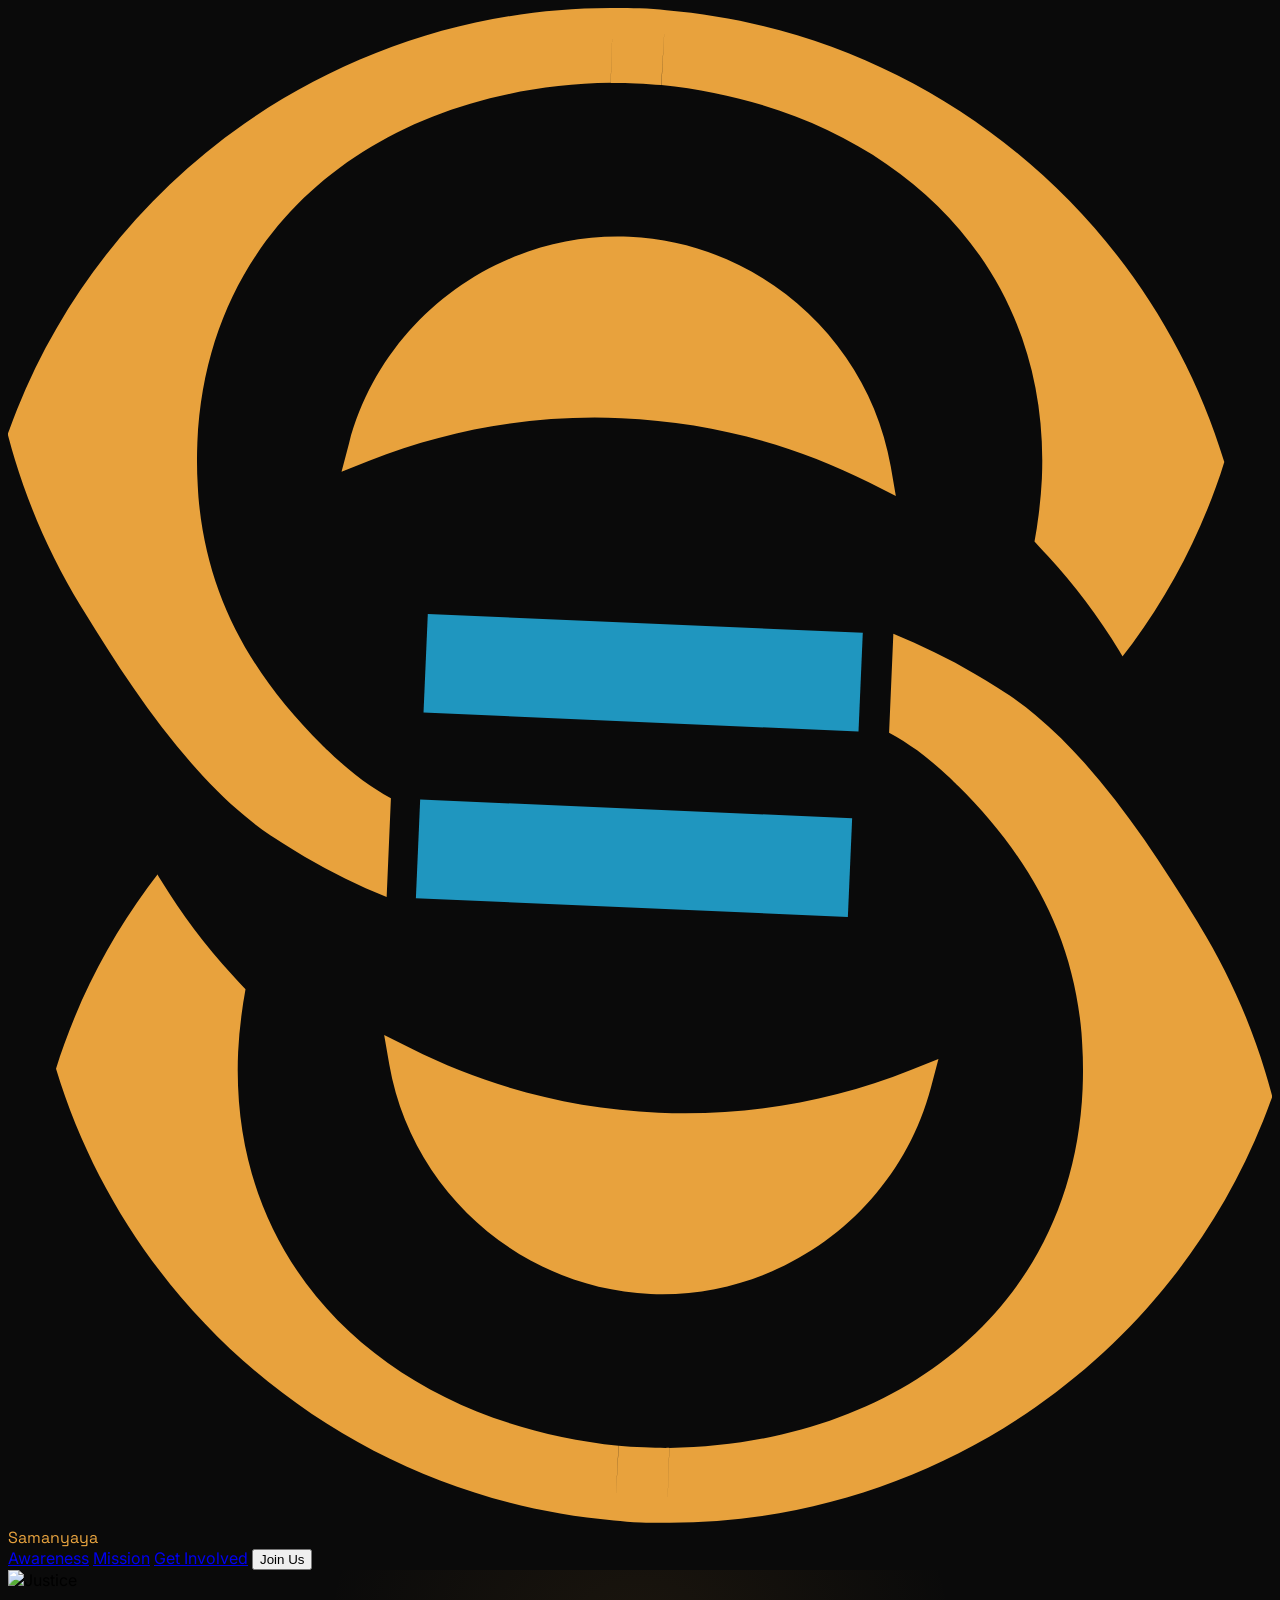
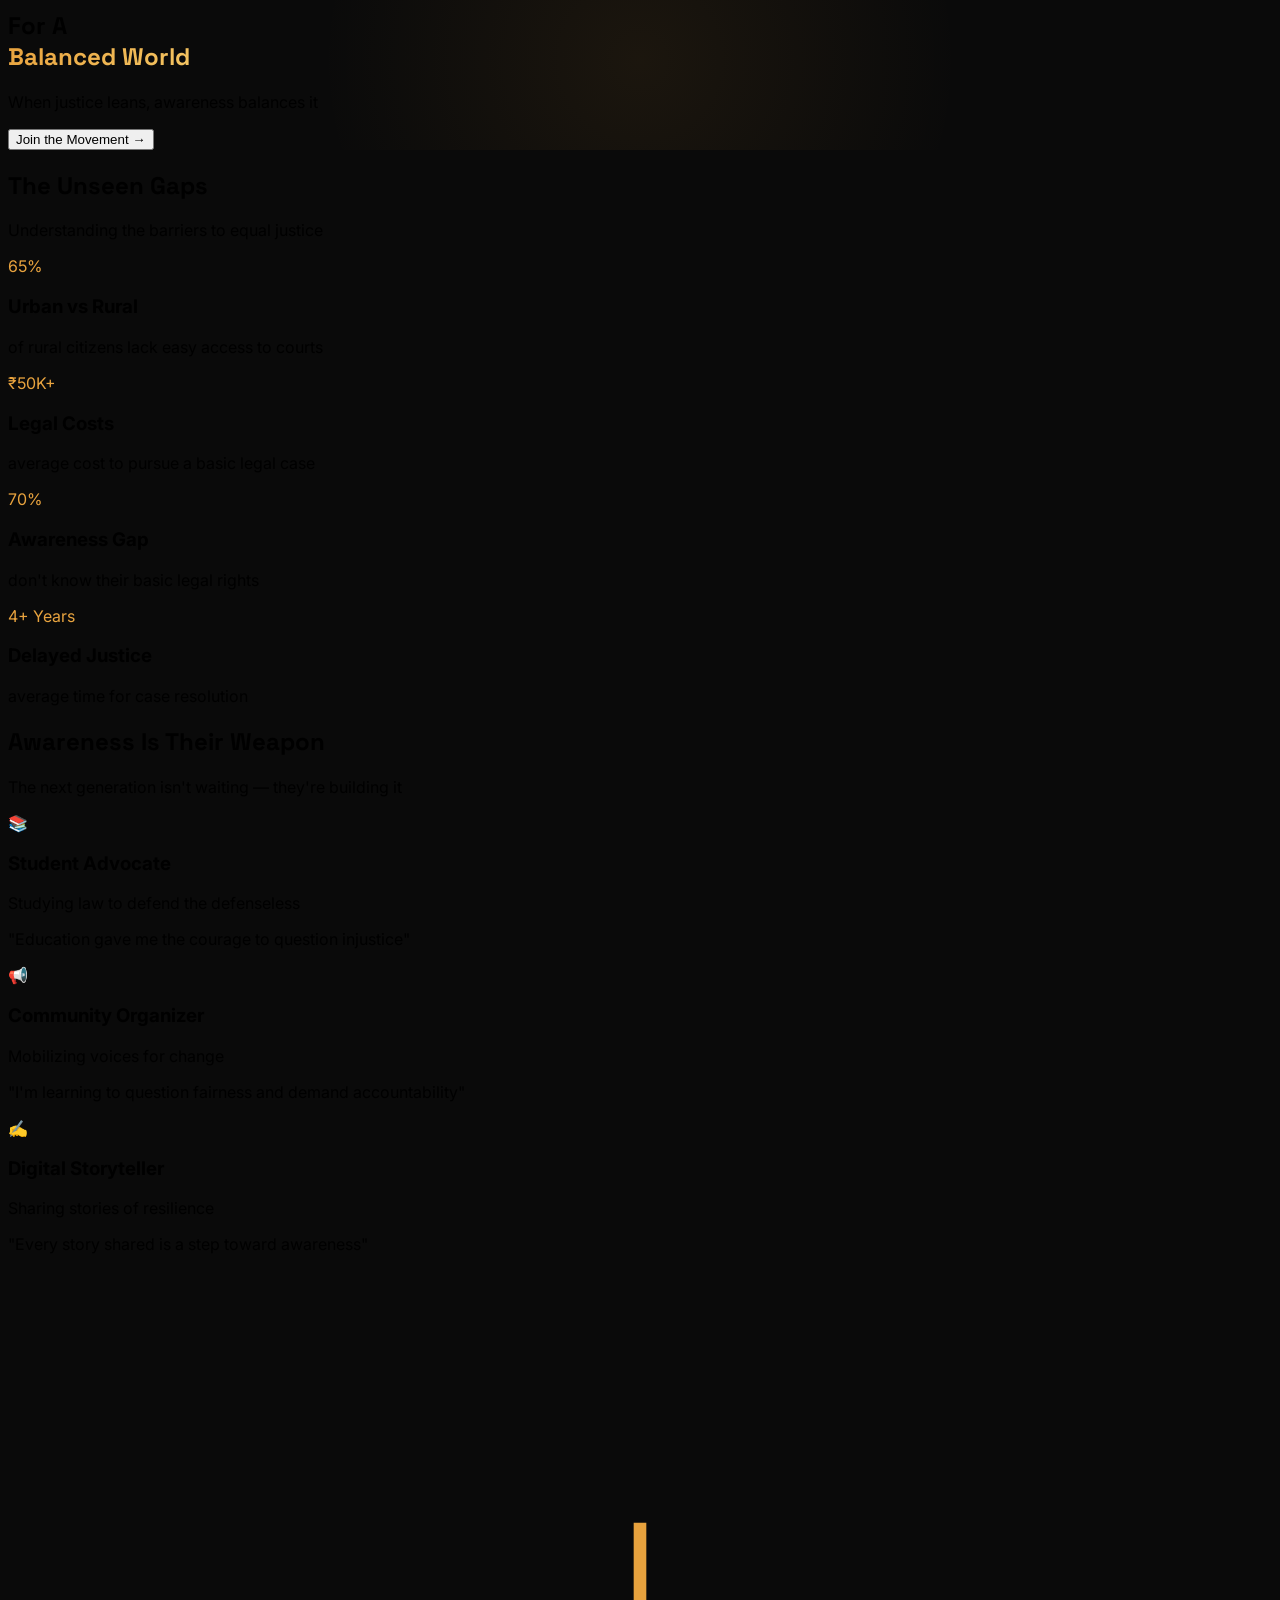
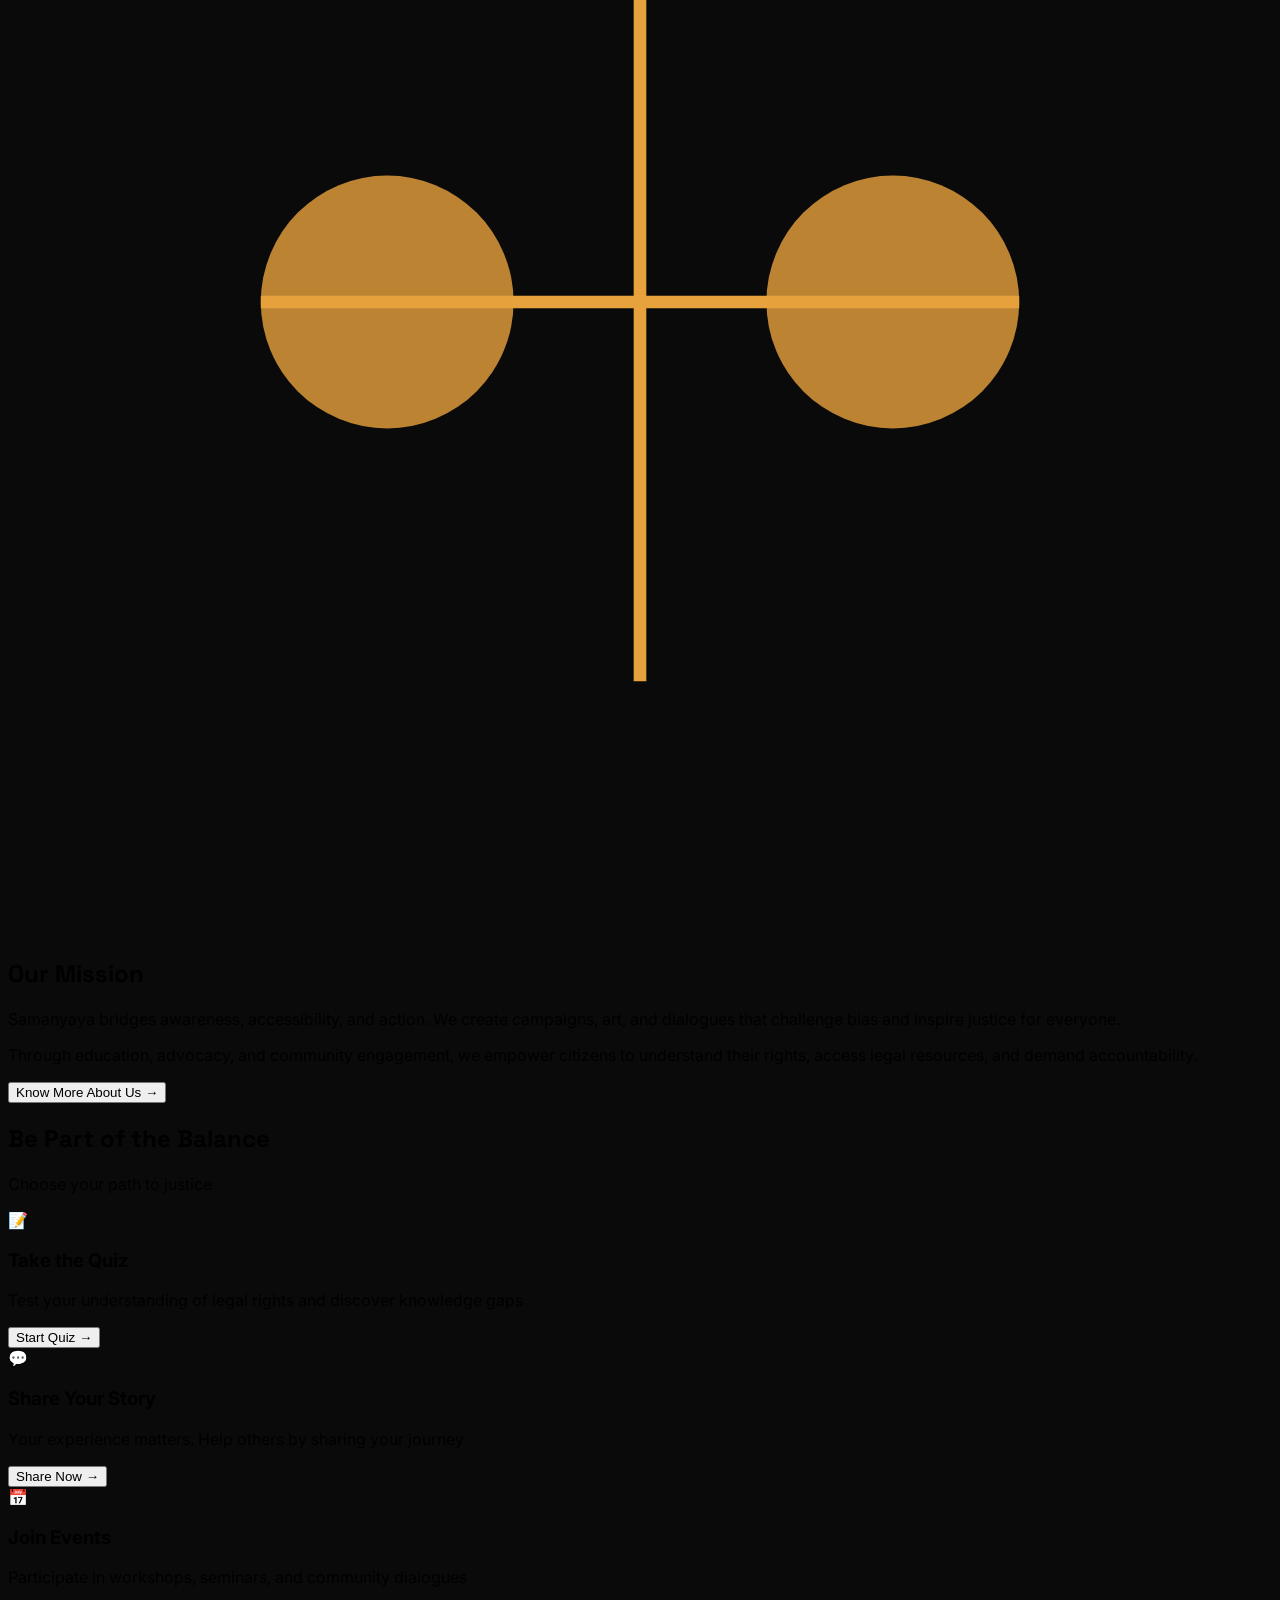
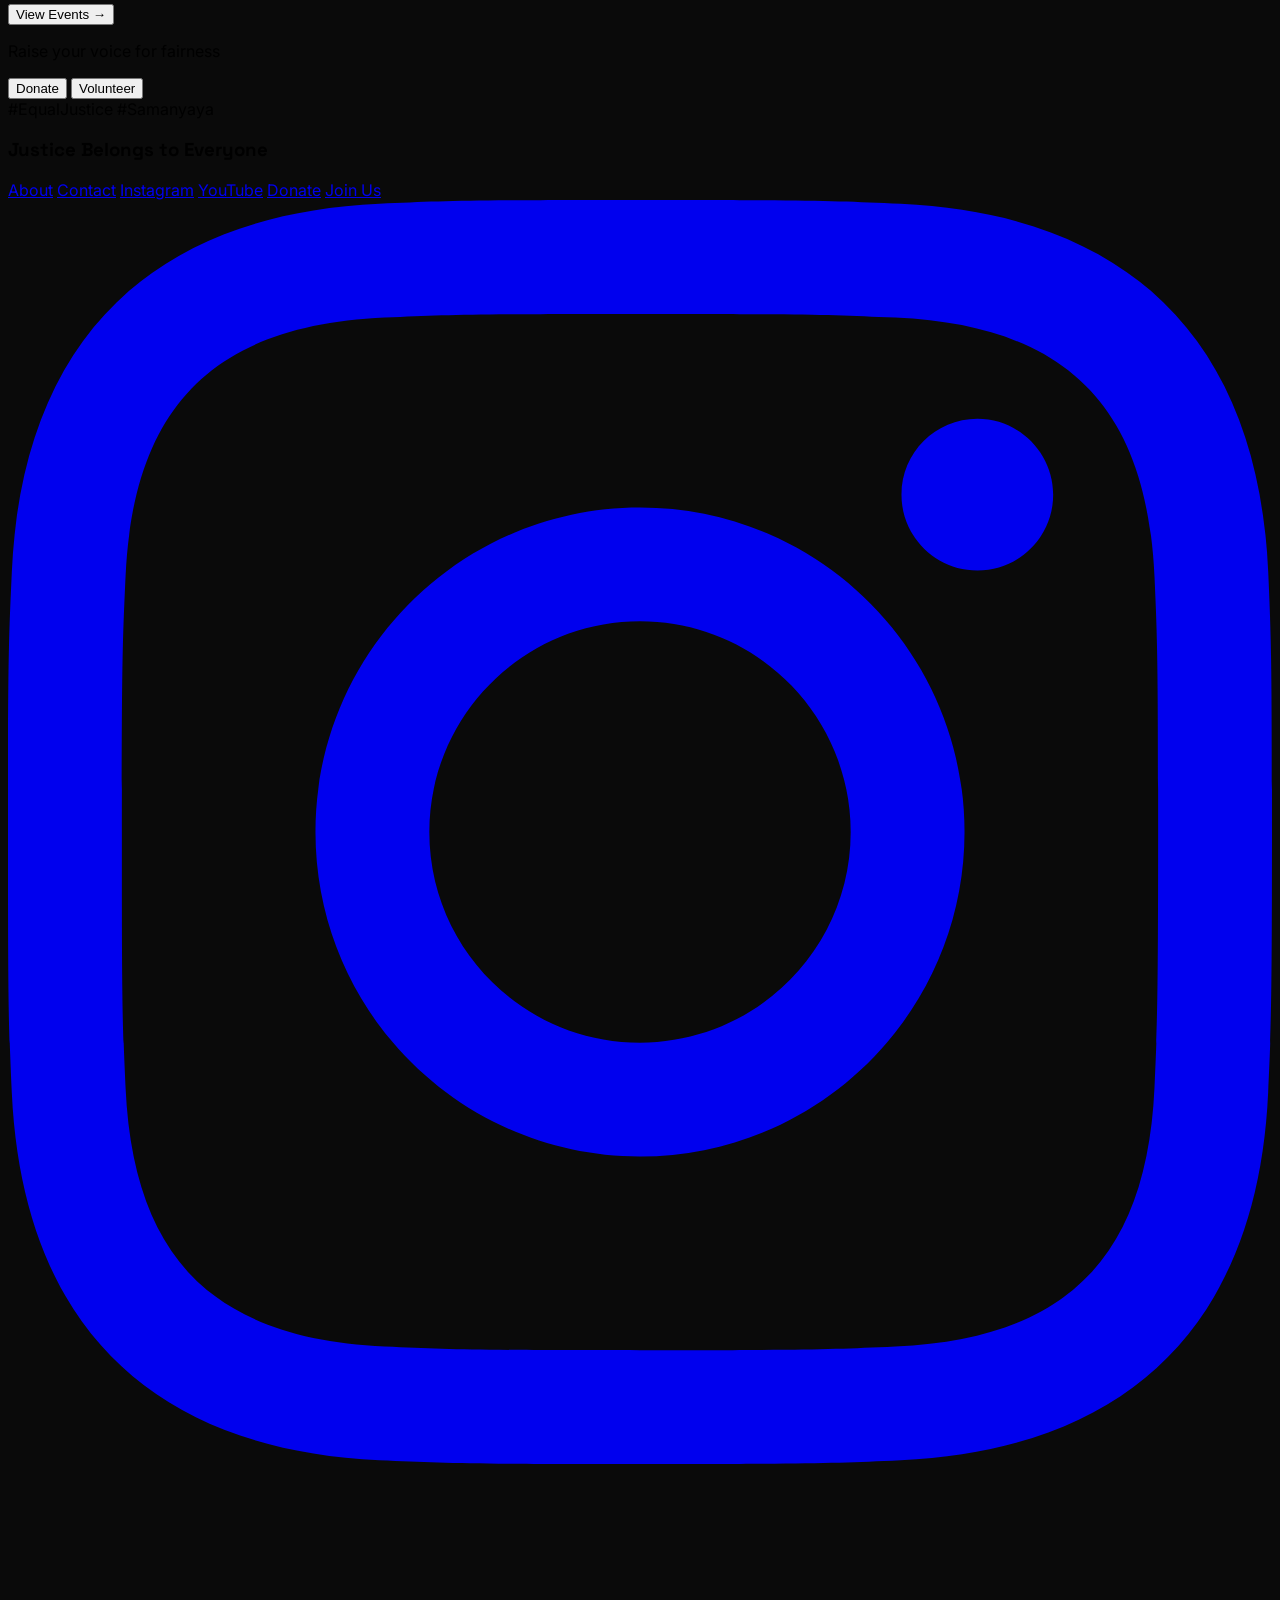
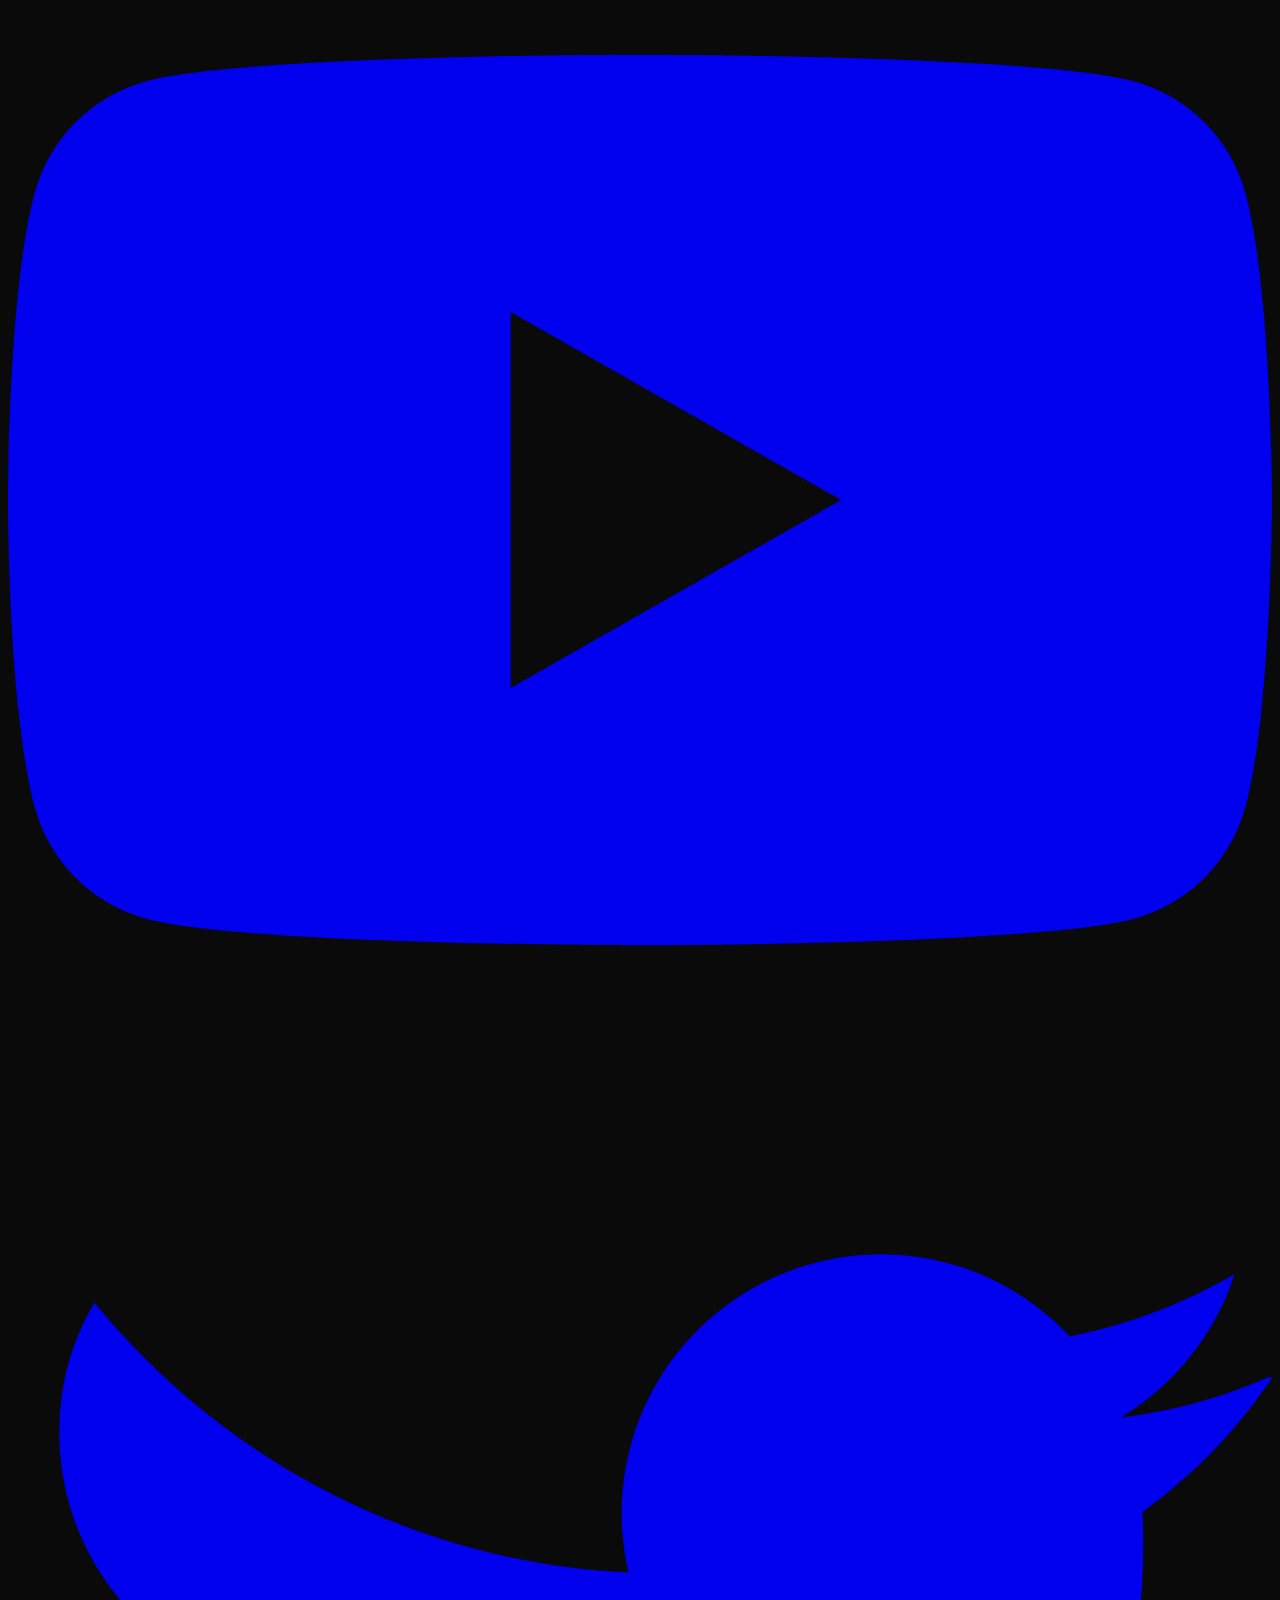
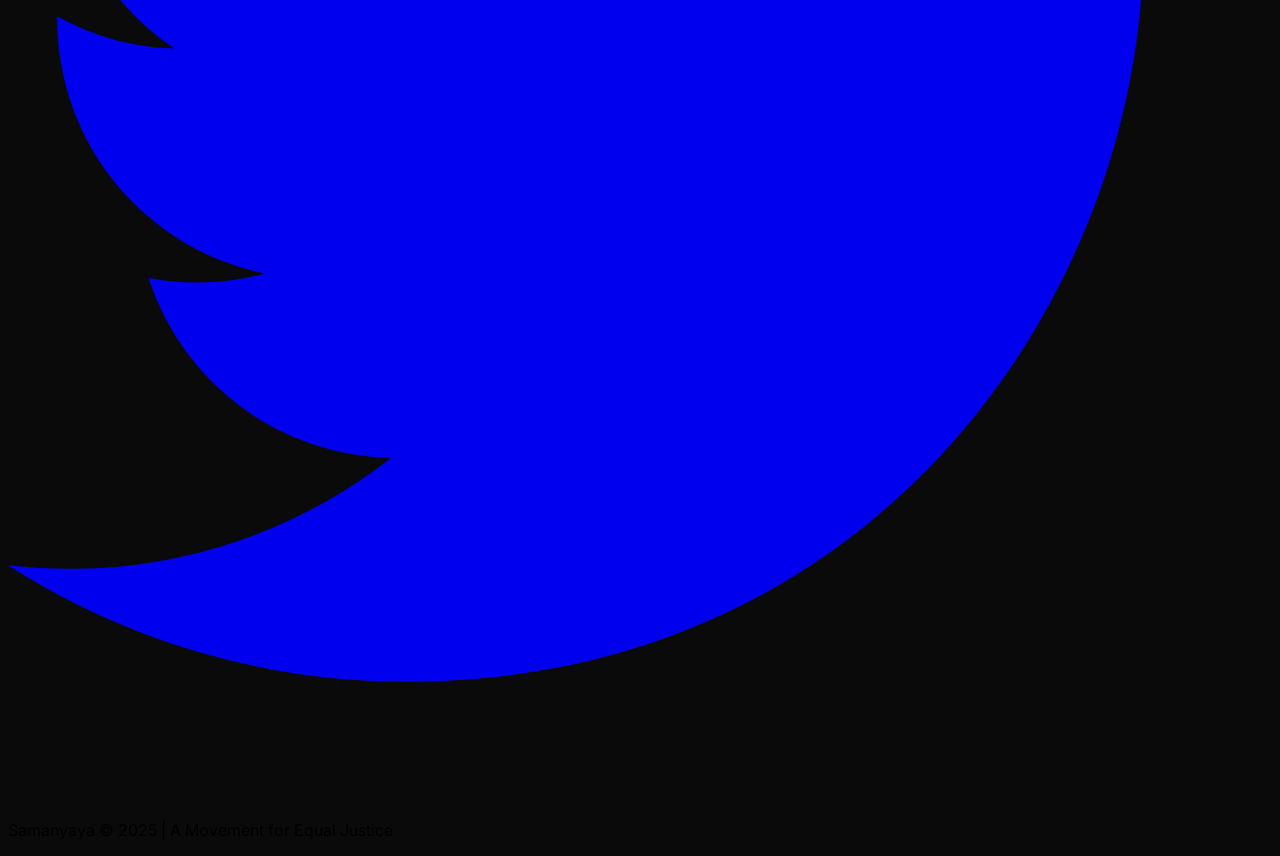
==== index.html @ 3b6e46a9 "Samanyaya Added" ====
<!DOCTYPE html>
<html lang="en">
<head>
    <meta charset="UTF-8">
    <meta name="viewport" content="width=device-width, initial-scale=1.0">
    <title>Samanyaya - The Balance We Build</title>
    <script src="https://cdn.tailwindcss.com"></script>
    <style>
        @import url('https://fonts.googleapis.com/css2?family=Inter:wght@300;400;500;600;700&family=Space+Grotesk:wght@600;700&display=swap');
        
        * {
            scroll-behavior: smooth;
        }
        
        body {
            font-family: 'Inter', sans-serif;
            background: #0a0a0a;
        }
        
        .space-grotesk {
            font-family: 'Space Grotesk', sans-serif;
        }
        
        .gradient-text {
            background: linear-gradient(135deg, #e8a23d 0%, #f4c563 100%);
            -webkit-background-clip: text;
            -webkit-text-fill-color: transparent;
            background-clip: text;
        }
        
        .hero-bg {
            background: radial-gradient(circle at 50% 50%, rgba(232, 162, 61, 0.08) 0%, transparent 50%);
        }
        
        .card-hover {
            transition: all 0.3s cubic-bezier(0.4, 0, 0.2, 1);
        }
        
        .card-hover:hover {
            transform: translateY(-4px);
        }
        
        .scroll-container {
            scrollbar-width: none;
            -ms-overflow-style: none;
        }
        
        .scroll-container::-webkit-scrollbar {
            display: none;
        }
        
        .fade-in {
            animation: fadeIn 0.6s ease-out forwards;
            opacity: 0;
        }
        
        @keyframes fadeIn {
            to {
                opacity: 1;
            }
        }
        
        .glow-line {
            box-shadow: 0 0 20px rgba(232, 162, 61, 0.3);
        }
    </style>
</head>
<body class="text-white">
    
    <!-- Navigation -->
    <nav class="fixed top-0 w-full z-50 bg-black/80 backdrop-blur-xl border-b border-white/5">
        <div class="max-w-7xl mx-auto px-6 py-4">
            <div class="flex items-center justify-between">
                <div class="flex items-center gap-3">
                    <svg class="w-8 h-8" viewBox="0 0 121.61 145.74" xmlns="http://www.w3.org/2000/svg">
                        <path fill="#e8a23d" d="M107.24,62.4c-.11-.19-.21-.37-.33-.56-1.99-3.26-4.29-6.33-6.86-9.11-.26-.3-.52-.58-.79-.86l-.5-.53.12-.72c.07-.36.13-.72.17-1.09.21-1.41.35-2.83.42-4.24.93-21.47-15.25-35.69-36.6-37.88l.29-5.43-.31,5.44c-.72-.07-1.49-.12-2.42-.16s-1.71-.06-2.44-.05l.17-5.41-.18,5.4c-21.47.34-38.83,13.09-39.76,34.57-.06,1.42-.05,2.85.04,4.27.02.37.04.74.07,1.1.83,9.54,5.1,17.04,11.93,23.81h0s.4.39.4.39c.48.47.98.94,1.55,1.42.17.14.34.3.51.44.47.4.94.76,1.42,1.12.87.63,1.77,1.2,2.7,1.7l-.41,9.51c-2.7-1.1-5.33-2.39-7.89-3.88-.7-.41-1.41-.84-2.14-1.31-.37-.24-.74-.48-1.13-.73-.86-.58-1.7-1.21-2.53-1.91-6.16-5.12-11.4-13.07-15.46-19.71-.1-.16-.2-.33-.3-.49-2.7-4.4-4.81-9.13-6.32-14.07-.2-.66-.39-1.32-.57-1.99l-.12-.44.16-.43c.24-.65.47-1.29.73-1.92,4.53-11.31,12.25-20.78,21.87-27.51C32.93,4.03,45.22-.02,58.15,0c.8-.02,1.65,0,2.6.03s1.79.11,2.58.19c25.09,2.12,46.41,19.48,53.69,43.46-.24.8-.51,1.6-.8,2.38-1.96,5.44-4.68,10.49-8.02,15.05l-.96,1.27Z"/>
                        <path fill="#e8a23d" d="M59.79,22.02c-12.45-.54-23.79,7.8-26.97,19.83l-.73,2.77,2.66-1.06c7.73-3.08,15.9-4.46,24.28-4.1,8.38.36,16.4,2.45,23.83,6.19l2.56,1.29-.49-2.82c-2.12-12.26-12.69-21.56-25.15-22.1Z"/>
                        <path fill="#e8a23d" d="M14.37,83.34c.11.19.21.37.33.56,1.99,3.26,4.29,6.33,6.86,9.11.26.3.52.58.79.86l.5.53-.12.72c-.07.36-.13.72-.17,1.09-.21,1.41-.35,2.83-.42,4.24-.93,21.47,15.25,35.69,36.6,37.88l-.29,5.43.31-5.44c.72.07,1.49.12,2.42.16s1.71.06,2.44.05l-.17,5.41.18-5.4c21.47-.34,38.83-13.09,39.76-34.57.06-1.42.05-2.85-.04-4.27-.02-.37-.04-.74-.07-1.1-.83-9.54-5.1-17.04-11.93-23.81h0s-.4-.39-.4-.39c-.48-.47-.98-.94-1.55-1.42-.17-.14-.34-.3-.51-.44-.47-.4-.94-.76-1.42-1.12-.87-.63-1.77-1.2-2.7-1.7l.41-9.51c2.7,1.1,5.33,2.39,7.89,3.88.7.41,1.41.84,2.14,1.31.37.24.74.48,1.13.73.86.58,1.7,1.21,2.53,1.91,6.16,5.12,11.4,13.07,15.46,19.71.1.16.2.33.3.49,2.7,4.4,4.81,9.13,6.32,14.07.2.66.39,1.32.57,1.99l.12.44-.16.43c-.24.65-.47,1.29-.73,1.92-4.53,11.31-12.25,20.78-21.87,27.51-10.17,7.11-22.46,11.16-35.39,11.13-.8.02-1.65,0-2.6-.03s-1.79-.11-2.58-.19c-25.09-2.12-46.41-19.48-53.69-43.46.24-.8.51-1.6.8-2.38,1.96-5.44,4.68-10.49,8.02-15.05l.96-1.27Z"/>
                        <path fill="#e8a23d" d="M61.82,123.72c12.45.54,23.79-7.8,26.97-19.83l.73-2.77-2.66,1.06c-7.73,3.08-15.9,4.46-24.28,4.1-8.38-.36-16.4-2.45-23.83-6.19l-2.56-1.29.49,2.82c2.12,12.26,12.69,21.56,25.15,22.1Z"/>
                        <rect fill="#1f96bf" x="39.43" y="77.05" width="41.6" height="9.5" transform="translate(3.61 -2.54) rotate(2.49)"/>
                        <rect fill="#1f96bf" x="40.17" y="59.2" width="41.89" height="9.5" transform="translate(2.83 -2.59) rotate(2.49)"/>
                    </svg>
                    <div class="text-2xl font-bold space-grotesk gradient-text">Samanyaya</div>
                </div>
                <div class="hidden md:flex items-center gap-8">
                    <a href="#awareness" class="text-sm text-gray-400 hover:text-white transition">Awareness</a>
                    <a href="#mission" class="text-sm text-gray-400 hover:text-white transition">Mission</a>
                    <a href="#involved" class="text-sm text-gray-400 hover:text-white transition">Get Involved</a>
                    <button class="px-5 py-2 bg-[#e8a23d] text-black text-sm font-semibold rounded-full hover:bg-[#f4c563] transition">
                        Join Us
                    </button>
                </div>
            </div>
        </div>
    </nav>

    <!-- Hero Section -->
    <section class="relative min-h-screen flex items-center justify-center overflow-hidden hero-bg pt-20">
        <div class="absolute inset-0 opacity-15">
            <img src="https://images.unsplash.com/photo-1589216532372-1c2a367900d9?ixlib=rb-4.1.0&ixid=M3wxMjA3fDB8MHxwaG90by1wYWdlfHx8fGVufDB8fHx8fA%3D%3D&auto=format&fit=crop&q=80&w=1171" 
                 alt="Justice" 
                 class="w-full h-full object-cover">
        </div>
        
        <div class="max-w-5xl mx-auto px-6 text-center relative z-10 fade-in">
            <h1 class="text-6xl md:text-8xl font-bold space-grotesk mb-6 leading-tight">
                For A<br/>
                <span class="gradient-text">Balanced World</span>
            </h1>
            <p class="text-xl md:text-2xl text-gray-400 mb-12 max-w-2xl mx-auto">
                When justice leans, awareness balances it
            </p>
            <button class="px-8 py-4 bg-[#e8a23d] text-black font-semibold rounded-full hover:bg-[#f4c563] transition">
                Join the Movement →
            </button>
        </div>
    </section>

    <!-- Awareness Section -->
    <section id="awareness" class="py-32 px-6">
        <div class="max-w-7xl mx-auto">
            <div class="mb-20">
                <h2 class="text-5xl md:text-6xl font-bold space-grotesk mb-4">The Unseen Gaps</h2>
                <p class="text-xl text-gray-400">Understanding the barriers to equal justice</p>
            </div>
            
            <div class="grid md:grid-cols-2 lg:grid-cols-4 gap-6">
                <div class="bg-white/5 backdrop-blur-sm rounded-3xl p-8 border border-white/10 card-hover">
                    <div class="text-4xl font-bold gradient-text mb-4">65%</div>
                    <h3 class="text-xl font-semibold mb-3">Urban vs Rural</h3>
                    <p class="text-sm text-gray-400">of rural citizens lack easy access to courts</p>
                </div>
                
                <div class="bg-white/5 backdrop-blur-sm rounded-3xl p-8 border border-white/10 card-hover">
                    <div class="text-4xl font-bold gradient-text mb-4">₹50K+</div>
                    <h3 class="text-xl font-semibold mb-3">Legal Costs</h3>
                    <p class="text-sm text-gray-400">average cost to pursue a basic legal case</p>
                </div>
                
                <div class="bg-white/5 backdrop-blur-sm rounded-3xl p-8 border border-white/10 card-hover">
                    <div class="text-4xl font-bold gradient-text mb-4">70%</div>
                    <h3 class="text-xl font-semibold mb-3">Awareness Gap</h3>
                    <p class="text-sm text-gray-400">don't know their basic legal rights</p>
                </div>
                
                <div class="bg-white/5 backdrop-blur-sm rounded-3xl p-8 border border-white/10 card-hover">
                    <div class="text-4xl font-bold gradient-text mb-4">4+ Years</div>
                    <h3 class="text-xl font-semibold mb-3">Delayed Justice</h3>
                    <p class="text-sm text-gray-400">average time for case resolution</p>
                </div>
            </div>
        </div>
    </section>

    <!-- Next Generation Section -->
    <section class="py-32 px-6 relative">
        <div class="absolute inset-0 bg-gradient-to-b from-transparent via-[#e8a23d]/5 to-transparent"></div>
        <div class="max-w-7xl mx-auto relative z-10">
            <div class="mb-20">
                <h2 class="text-5xl md:text-6xl font-bold space-grotesk mb-4">Awareness Is Their Weapon</h2>
                <p class="text-xl text-gray-400">The next generation isn't waiting — they're building it</p>
            </div>
            
            <div class="grid md:grid-cols-3 gap-8">
                <div class="group bg-white/5 backdrop-blur-sm rounded-3xl p-10 border border-white/10 card-hover cursor-pointer">
                    <div class="text-5xl mb-6">📚</div>
                    <h3 class="text-2xl font-semibold mb-3">Student Advocate</h3>
                    <p class="text-gray-400 mb-4">Studying law to defend the defenseless</p>
                    <p class="text-sm text-[#e8a23d] opacity-0 group-hover:opacity-100 transition italic">
                        "Education gave me the courage to question injustice"
                    </p>
                </div>
                
                <div class="group bg-white/5 backdrop-blur-sm rounded-3xl p-10 border border-white/10 card-hover cursor-pointer">
                    <div class="text-5xl mb-6">📢</div>
                    <h3 class="text-2xl font-semibold mb-3">Community Organizer</h3>
                    <p class="text-gray-400 mb-4">Mobilizing voices for change</p>
                    <p class="text-sm text-[#e8a23d] opacity-0 group-hover:opacity-100 transition italic">
                        "I'm learning to question fairness and demand accountability"
                    </p>
                </div>
                
                <div class="group bg-white/5 backdrop-blur-sm rounded-3xl p-10 border border-white/10 card-hover cursor-pointer">
                    <div class="text-5xl mb-6">✍️</div>
                    <h3 class="text-2xl font-semibold mb-3">Digital Storyteller</h3>
                    <p class="text-gray-400 mb-4">Sharing stories of resilience</p>
                    <p class="text-sm text-[#e8a23d] opacity-0 group-hover:opacity-100 transition italic">
                        "Every story shared is a step toward awareness"
                    </p>
                </div>
            </div>
        </div>
    </section>

    <!-- Mission Section -->
    <section id="mission" class="py-32 px-6">
        <div class="max-w-6xl mx-auto">
            <div class="grid md:grid-cols-2 gap-16 items-center">
                <div>
                    <div class="w-full aspect-square relative">
                        <div class="absolute inset-0 rounded-full bg-[#e8a23d]/10 blur-3xl"></div>
                        <svg class="w-full h-full relative z-10" viewBox="0 0 200 200" fill="none">
                            <line x1="100" y1="40" x2="100" y2="160" stroke="#e8a23d" stroke-width="2"/>
                            <line x1="40" y1="100" x2="160" y2="100" stroke="#e8a23d" stroke-width="2"/>
                            <circle cx="60" cy="100" r="20" fill="#e8a23d" opacity="0.8"/>
                            <circle cx="140" cy="100" r="20" fill="#e8a23d" opacity="0.8"/>
                        </svg>
                    </div>
                </div>
                
                <div>
                    <h2 class="text-5xl md:text-6xl font-bold space-grotesk mb-6">Our Mission</h2>
                    <p class="text-lg text-gray-300 mb-6 leading-relaxed">
                        Samanyaya bridges awareness, accessibility, and action. We create campaigns, art, and dialogues that challenge bias and inspire justice for everyone.
                    </p>
                    <p class="text-gray-400 mb-8 leading-relaxed">
                        Through education, advocacy, and community engagement, we empower citizens to understand their rights, access legal resources, and demand accountability.
                    </p>
                    <button class="px-6 py-3 border-2 border-[#e8a23d] text-[#e8a23d] rounded-full font-semibold hover:bg-[#e8a23d] hover:text-black transition">
                        Know More About Us →
                    </button>
                </div>
            </div>
        </div>
    </section>

    <!-- Get Involved Section -->
    <section id="involved" class="py-32 px-6">
        <div class="max-w-7xl mx-auto">
            <div class="mb-20">
                <h2 class="text-5xl md:text-6xl font-bold space-grotesk mb-4">Be Part of the Balance</h2>
                <p class="text-xl text-gray-400">Choose your path to justice</p>
            </div>
            
            <div class="grid md:grid-cols-3 gap-8">
                <div class="bg-white/5 backdrop-blur-sm rounded-3xl p-10 border border-white/10 card-hover cursor-pointer">
                    <div class="w-12 h-12 bg-[#e8a23d] rounded-full flex items-center justify-center mb-6">
                        <span class="text-2xl">📝</span>
                    </div>
                    <h3 class="text-2xl font-semibold mb-4">Take the Quiz</h3>
                    <p class="text-gray-400 mb-6">Test your understanding of legal rights and discover knowledge gaps</p>
                    <button class="text-[#e8a23d] font-semibold hover:text-[#f4c563] transition">Start Quiz →</button>
                </div>
                
                <div class="bg-white/5 backdrop-blur-sm rounded-3xl p-10 border border-white/10 card-hover cursor-pointer">
                    <div class="w-12 h-12 bg-[#e8a23d] rounded-full flex items-center justify-center mb-6">
                        <span class="text-2xl">💬</span>
                    </div>
                    <h3 class="text-2xl font-semibold mb-4">Share Your Story</h3>
                    <p class="text-gray-400 mb-6">Your experience matters. Help others by sharing your journey</p>
                    <button class="text-[#e8a23d] font-semibold hover:text-[#f4c563] transition">Share Now →</button>
                </div>
                
                <div class="bg-white/5 backdrop-blur-sm rounded-3xl p-10 border border-white/10 card-hover cursor-pointer">
                    <div class="w-12 h-12 bg-[#e8a23d] rounded-full flex items-center justify-center mb-6">
                        <span class="text-2xl">📅</span>
                    </div>
                    <h3 class="text-2xl font-semibold mb-4">Join Events</h3>
                    <p class="text-gray-400 mb-6">Participate in workshops, seminars, and community dialogues</p>
                    <button class="text-[#e8a23d] font-semibold hover:text-[#f4c563] transition">View Events →</button>
                </div>
            </div>
            
            <div class="text-center mt-16">
                <p class="text-gray-400 mb-6">Raise your voice for fairness</p>
                <div class="flex justify-center gap-4 mb-8">
                    <button class="px-8 py-3 bg-[#e8a23d] text-black font-semibold rounded-full hover:bg-[#f4c563] transition">
                        Donate
                    </button>
                    <button class="px-8 py-3 border-2 border-[#e8a23d] text-[#e8a23d] font-semibold rounded-full hover:bg-[#e8a23d] hover:text-black transition">
                        Volunteer
                    </button>
                </div>
                <div class="flex justify-center gap-4">
                    <span class="text-[#e8a23d]">#EqualJustice</span>
                    <span class="text-[#e8a23d]">#Samanyaya</span>
                </div>
            </div>
        </div>
    </section>

    <!-- Footer -->
    <footer class="py-16 px-6 border-t border-white/5">
        <div class="max-w-7xl mx-auto">
            <div class="text-center mb-12">
                <h3 class="text-3xl font-bold space-grotesk mb-8">Justice Belongs to Everyone</h3>
                
                <div class="flex flex-wrap justify-center gap-8 mb-8 text-sm text-gray-400">
                    <a href="#" class="hover:text-white transition">About</a>
                    <a href="#" class="hover:text-white transition">Contact</a>
                    <a href="#" class="hover:text-white transition">Instagram</a>
                    <a href="#" class="hover:text-white transition">YouTube</a>
                    <a href="#" class="hover:text-white transition">Donate</a>
                    <a href="#" class="hover:text-white transition">Join Us</a>
                </div>
                
                <div class="flex justify-center gap-4 mb-8">
                    <a href="#" class="w-10 h-10 bg-white/5 rounded-full flex items-center justify-center hover:bg-[#e8a23d] hover:text-black transition border border-white/10">
                        <svg class="w-5 h-5" fill="currentColor" viewBox="0 0 24 24">
                            <path d="M12 2.163c3.204 0 3.584.012 4.85.07 3.252.148 4.771 1.691 4.919 4.919.058 1.265.069 1.645.069 4.849 0 3.205-.012 3.584-.069 4.849-.149 3.225-1.664 4.771-4.919 4.919-1.266.058-1.644.07-4.85.07-3.204 0-3.584-.012-4.849-.07-3.26-.149-4.771-1.699-4.919-4.92-.058-1.265-.07-1.644-.07-4.849 0-3.204.013-3.583.07-4.849.149-3.227 1.664-4.771 4.919-4.919 1.266-.057 1.645-.069 4.849-.069zm0-2.163c-3.259 0-3.667.014-4.947.072-4.358.2-6.78 2.618-6.98 6.98-.059 1.281-.073 1.689-.073 4.948 0 3.259.014 3.668.072 4.948.2 4.358 2.618 6.78 6.98 6.98 1.281.058 1.689.072 4.948.072 3.259 0 3.668-.014 4.948-.072 4.354-.2 6.782-2.618 6.979-6.98.059-1.28.073-1.689.073-4.948 0-3.259-.014-3.667-.072-4.947-.196-4.354-2.617-6.78-6.979-6.98-1.281-.059-1.69-.073-4.949-.073zm0 5.838c-3.403 0-6.162 2.759-6.162 6.162s2.759 6.163 6.162 6.163 6.162-2.759 6.162-6.163c0-3.403-2.759-6.162-6.162-6.162zm0 10.162c-2.209 0-4-1.79-4-4 0-2.209 1.791-4 4-4s4 1.791 4 4c0 2.21-1.791 4-4 4zm6.406-11.845c-.796 0-1.441.645-1.441 1.44s.645 1.44 1.441 1.44c.795 0 1.439-.645 1.439-1.44s-.644-1.44-1.439-1.44z"/>
                        </svg>
                    </a>
                    <a href="#" class="w-10 h-10 bg-white/5 rounded-full flex items-center justify-center hover:bg-[#e8a23d] hover:text-black transition border border-white/10">
                        <svg class="w-5 h-5" fill="currentColor" viewBox="0 0 24 24">
                            <path d="M23.498 6.186a3.016 3.016 0 0 0-2.122-2.136C19.505 3.545 12 3.545 12 3.545s-7.505 0-9.377.505A3.017 3.017 0 0 0 .502 6.186C0 8.07 0 12 0 12s0 3.93.502 5.814a3.016 3.016 0 0 0 2.122 2.136c1.871.505 9.376.505 9.376.505s7.505 0 9.377-.505a3.015 3.015 0 0 0 2.122-2.136C24 15.93 24 12 24 12s0-3.93-.502-5.814zM9.545 15.568V8.432L15.818 12l-6.273 3.568z"/>
                        </svg>
                    </a>
                    <a href="#" class="w-10 h-10 bg-white/5 rounded-full flex items-center justify-center hover:bg-[#e8a23d] hover:text-black transition border border-white/10">
                        <svg class="w-5 h-5" fill="currentColor" viewBox="0 0 24 24">
                            <path d="M23.953 4.57a10 10 0 01-2.825.775 4.958 4.958 0 002.163-2.723c-.951.555-2.005.959-3.127 1.184a4.92 4.92 0 00-8.384 4.482C7.69 8.095 4.067 6.13 1.64 3.162a4.822 4.822 0 00-.666 2.475c0 1.71.87 3.213 2.188 4.096a4.904 4.904 0 01-2.228-.616v.06a4.923 4.923 0 003.946 4.827 4.996 4.996 0 01-2.212.085 4.936 4.936 0 004.604 3.417 9.867 9.867 0 01-6.102 2.105c-.39 0-.779-.023-1.17-.067a13.995 13.995 0 007.557 2.209c9.053 0 13.998-7.496 13.998-13.985 0-.21 0-.42-.015-.63A9.935 9.935 0 0024 4.59z"/>
                        </svg>
                    </a>
                </div>
                
                <p class="text-gray-500 text-sm">
                    Samanyaya © 2025 | A Movement for Equal Justice
                </p>
            </div>
        </div>
    </footer>

    <script>
        // Smooth scroll
        document.querySelectorAll('a[href^="#"]').forEach(anchor => {
            anchor.addEventListener('click', function (e) {
                e.preventDefault();
                const target = document.querySelector(this.getAttribute('href'));
                if (target) {
                    target.scrollIntoView({
                        behavior: 'smooth',
                        block: 'start'
                    });
                }
            });
        });
    </script>
</body>
</html>
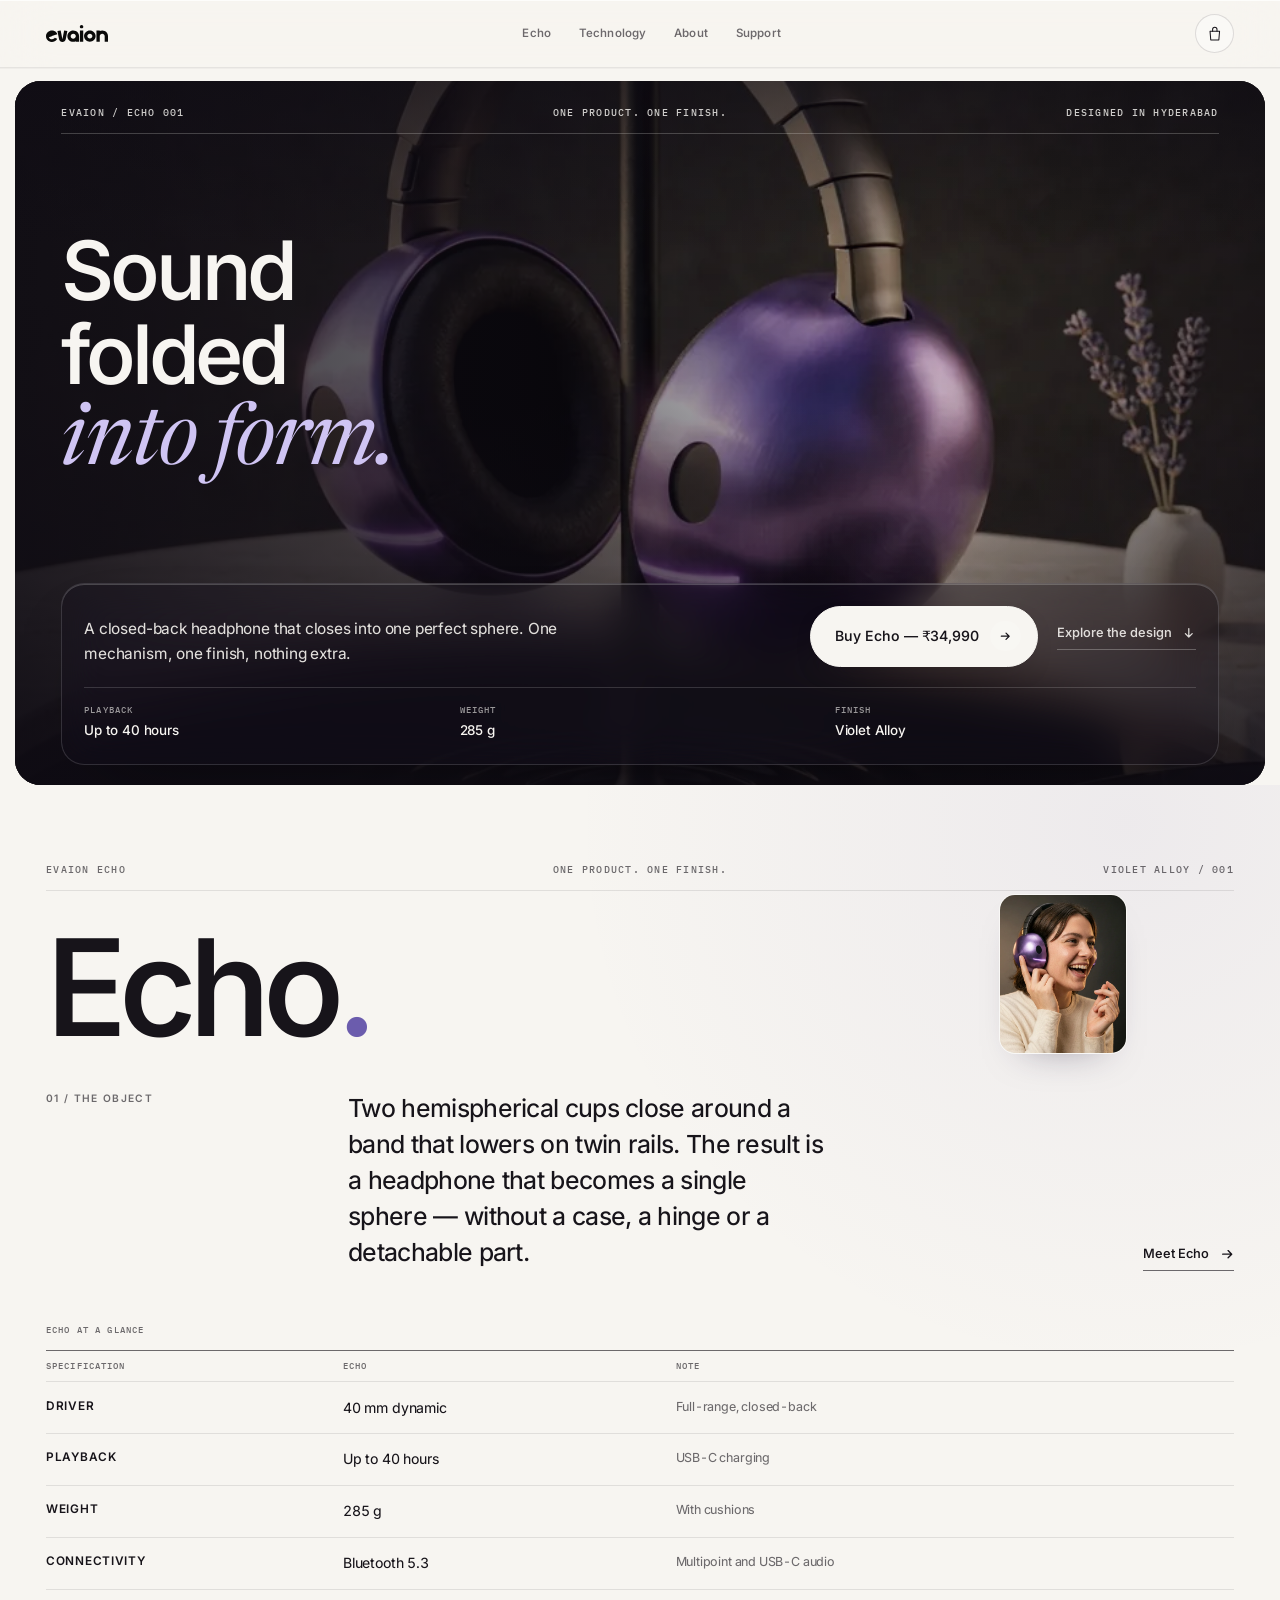
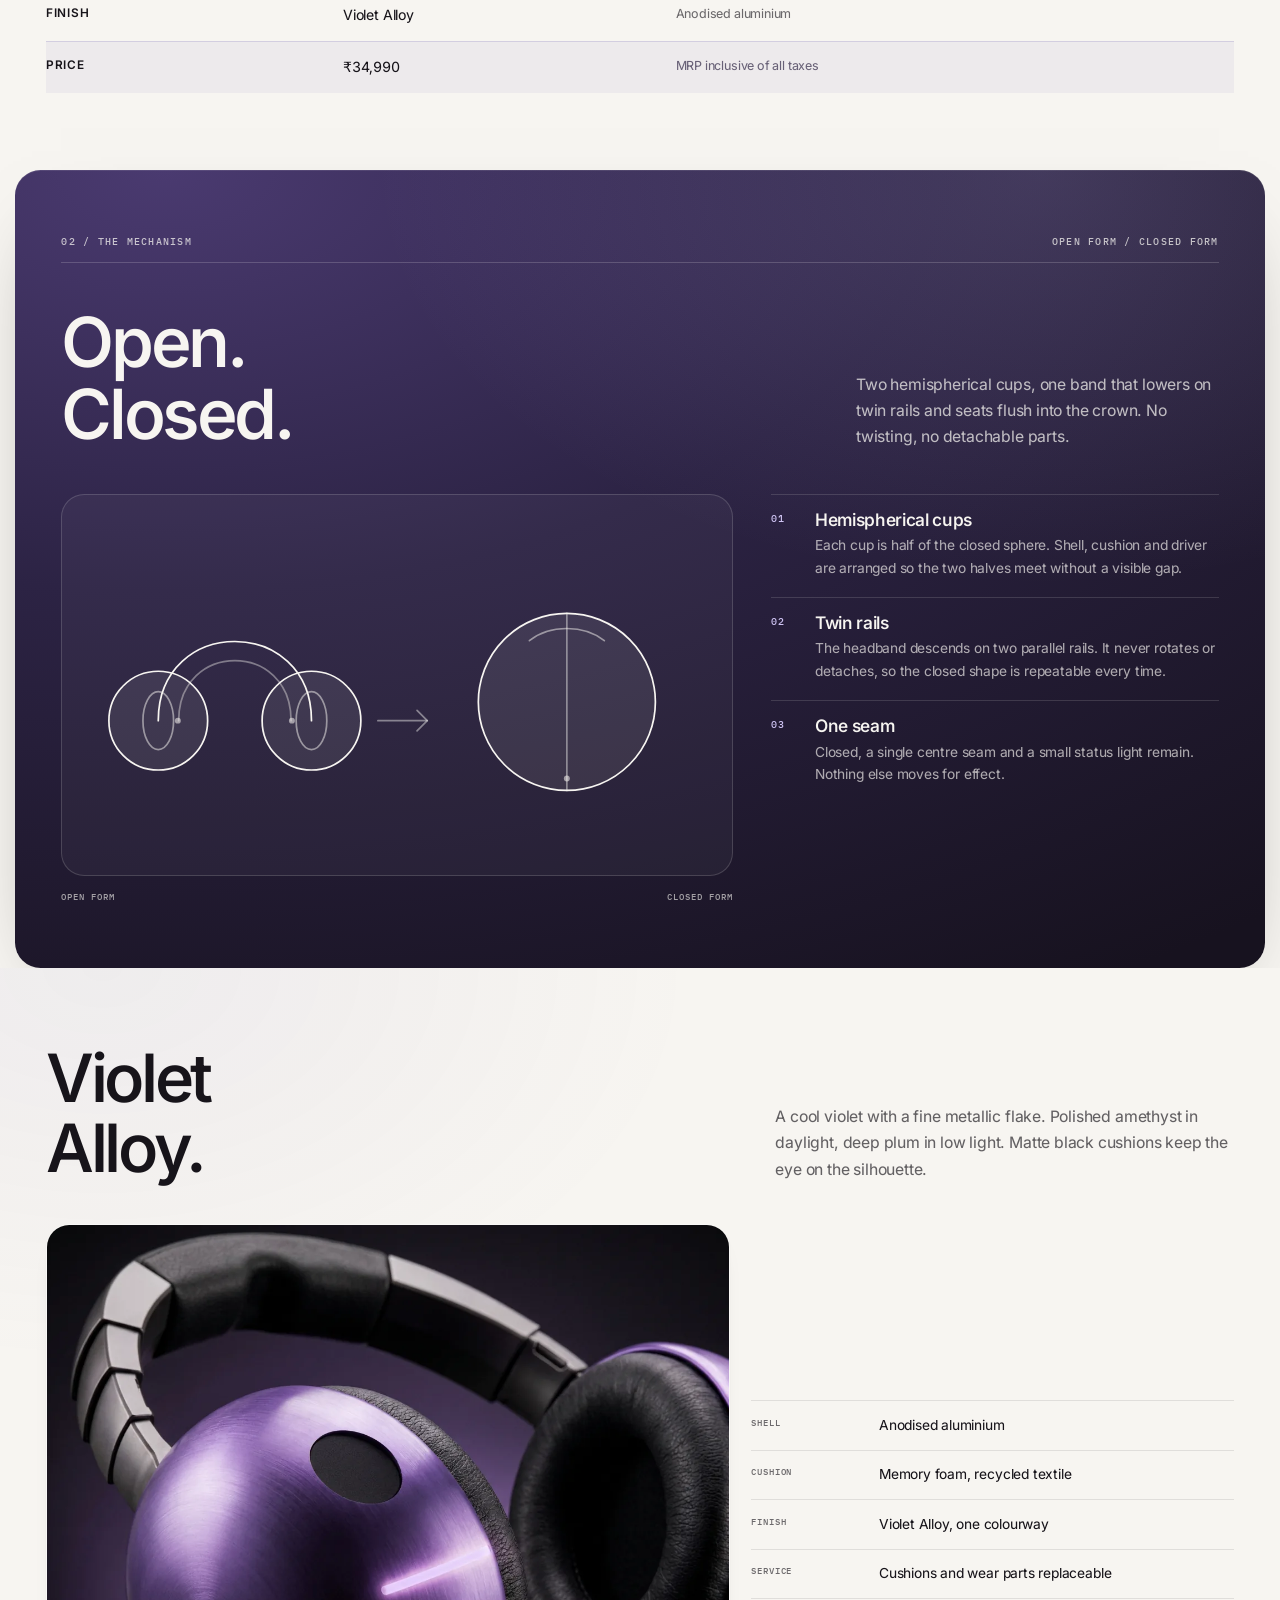
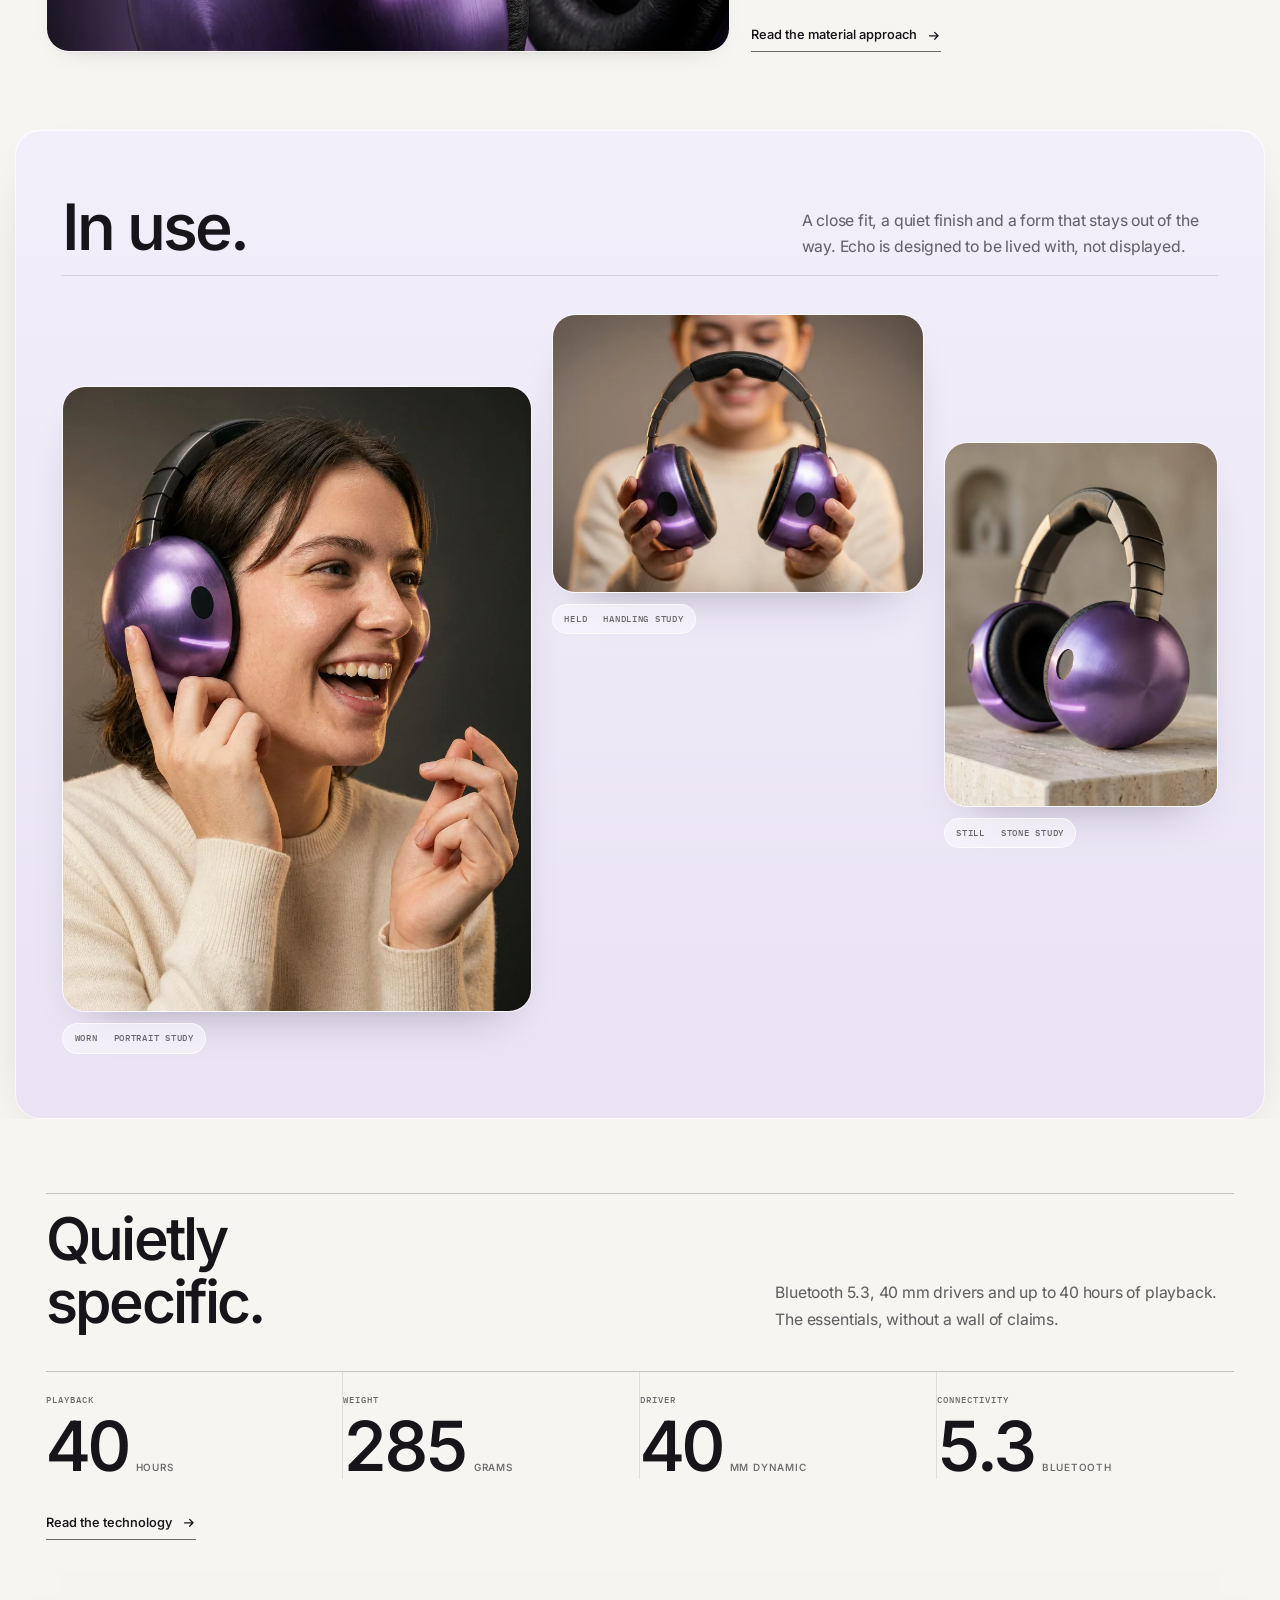
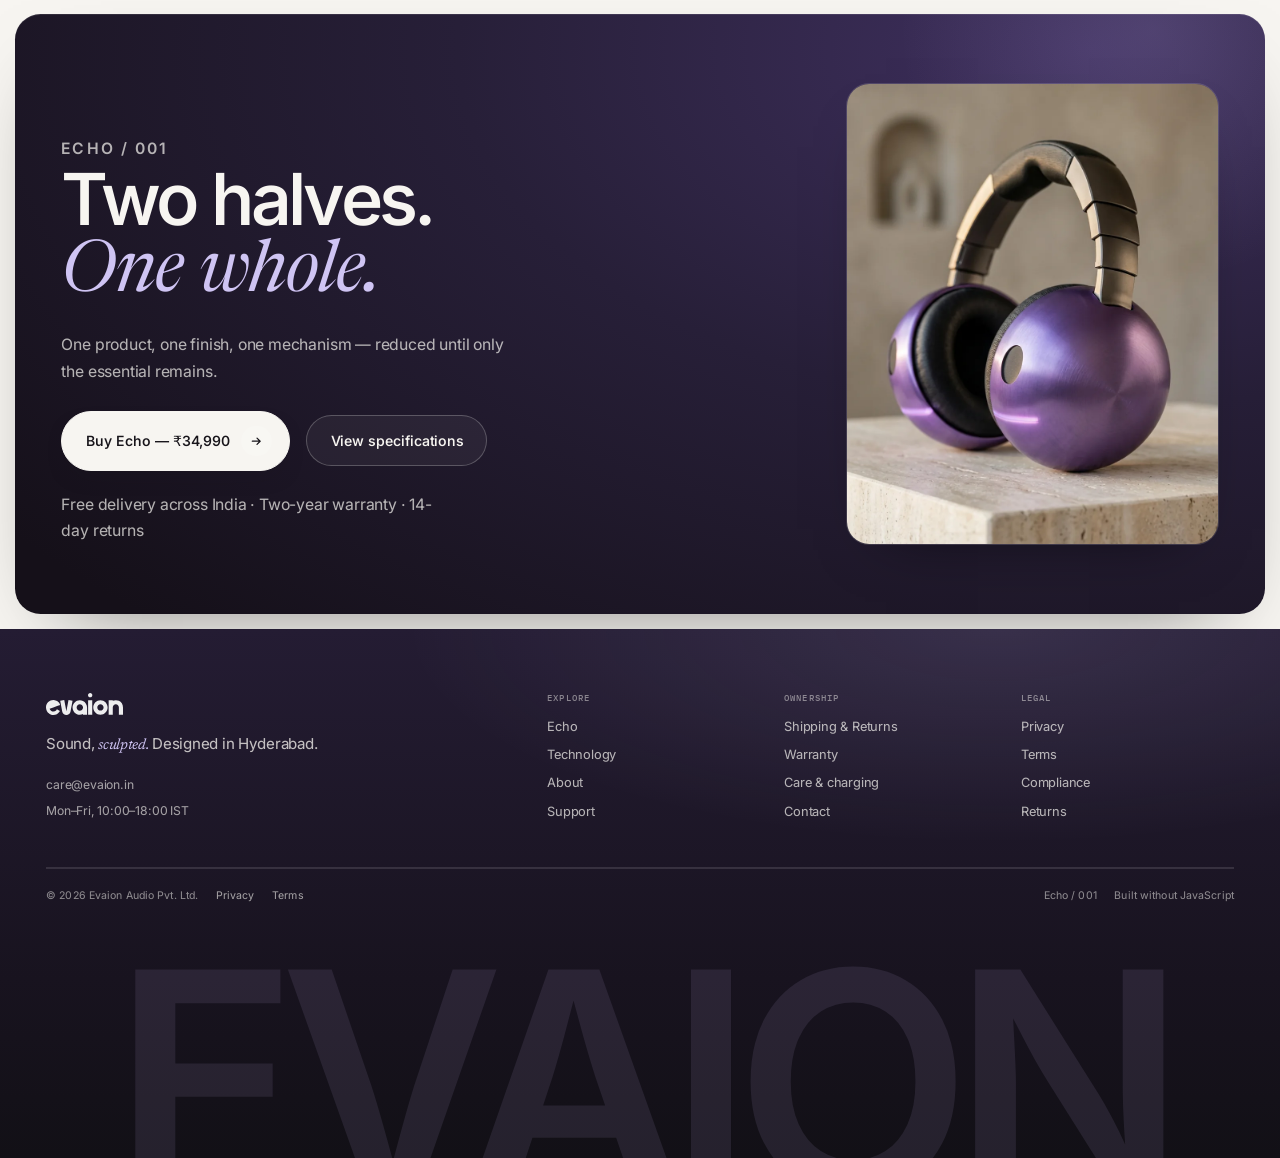
==== commit 1fe4db00: "Initial Commit" ====
--- a/index.html
+++ b/index.html
@@ -1,338 +1,930 @@
 <!DOCTYPE html>
-<html lang="en">
+
+<html lang="en" data-sales-mode="buy">
+
 <head>
-    <meta charset="UTF-8">
-    <meta name="viewport" content="width=device-width, initial-scale=1.0">
-    <title>Samanyaya - The Balance We Build</title>
-    <script src="https://cdn.tailwindcss.com"></script>
-    <style>
-        @import url('https://fonts.googleapis.com/css2?family=Inter:wght@300;400;500;600;700&family=Space+Grotesk:wght@600;700&display=swap');
+
+  <meta charset="UTF-8">
+
+  <meta name="viewport" content="width=device-width, initial-scale=1">
+
+  <title>Evaion Echo — Headphones that close into a sphere | Evaion</title>
+
+  <meta name="description" content="Meet Evaion Echo: a closed-back headphone whose hemispherical cups and retractable headband close into one perfect sphere. Violet Alloy. Designed in Hyderabad.">
+
+  <meta name="theme-color" content="#141017">
+
+  <link rel="canonical" href="https://evaion.in/">
+
+  <meta name="robots" content="index, follow">
+
+
+
+  <meta property="og:type" content="website">
+
+  <meta property="og:site_name" content="Evaion">
+
+  <meta property="og:title" content="Evaion Echo — Sound, folded into form">
+
+  <meta property="og:description" content="A headphone that retracts into a perfect sphere. Meet Echo, the first flagship from Evaion.">
+
+  <meta property="og:url" content="https://evaion.in/">
+
+  <meta property="og:image" content="https://evaion.in/assets/og-echo.jpg">
+
+  <meta property="og:image:width" content="1200">
+
+  <meta property="og:image:height" content="630">
+
+  <meta property="og:image:alt" content="Evaion Echo headphones in Violet Alloy">
+
+  <meta name="twitter:card" content="summary_large_image">
+
+  <meta name="twitter:title" content="Evaion Echo — Sound, folded into form">
+
+  <meta name="twitter:description" content="A headphone that retracts into a perfect sphere. Meet Echo, the first flagship from Evaion.">
+
+  <meta name="twitter:image" content="https://evaion.in/assets/og-echo.jpg">
+
+
+
+  <link rel="icon" href="assets/favicon-64.png" type="image/png">
+
+  <link rel="apple-touch-icon" href="assets/apple-touch-icon.png">
+
+  <link rel="preload" href="assets/fonts/inter-latin.woff2" as="font" type="font/woff2" crossorigin>
+
+  <link rel="stylesheet" href="css/style.css">
+
+  <link rel="stylesheet" href="css/editorial.css">
+
+  <link rel="stylesheet" href="css/premium.css">
+
+</head>
+
+<body id="top" class="page-home">
+
+  <a class="skip-link" href="#main">Skip to content</a>
+
+  <div class="scroll-progress" aria-hidden="true"></div>
+
+
+
+  <header class="site-head theme-dark">
+
+    <div class="shell headbar">
+
+      <a class="brand" href="index.html" aria-label="Evaion — home">
+
+        <span class="brand__plate">
+
+          <img class="brand__icon" src="assets/evaion-icon.svg" alt="" width="220" height="229">
+
+          <img class="brand__word" src="assets/evaion-wordmark.svg" alt="Evaion" width="359" height="102">
+
+        </span>
+
+      </a>
+
+
+
+      <nav class="nav" aria-label="Primary">
+
+        <a class="nav__link" href="echo.html">Echo</a>
+
+        <a class="nav__link" href="technology.html">Technology</a>
+
+        <a class="nav__link" href="about.html">About</a>
+
+        <a class="nav__link" href="support.html">Support</a>
+
+      </nav>
+
+
+
+      <div class="head-actions">
+
+        <input class="state" id="cart-open" type="checkbox" aria-label="Open shopping bag">
+
+        <label class="icon-btn cart-trigger" for="cart-open">
+
+          <svg viewBox="0 0 24 24" fill="none" stroke="currentColor" stroke-width="1.4" stroke-linecap="round" stroke-linejoin="round" aria-hidden="true">
+
+            <path d="M5.5 8.5h13l-1 12h-11z"/><path d="M9 8.5V6.2a3 3 0 0 1 6 0v2.3"/>
+
+          </svg>
+
+          <span class="cart-count" aria-hidden="true"></span>
+
+        </label>
+
+        <input class="state" id="nav-open" type="checkbox" aria-label="Open navigation menu">
+
+        <label class="menu-btn" for="nav-open"><span></span><span></span><span></span></label>
+
+      </div>
+
+    </div>
+
+  </header>
+
+
+
+  <main id="main">
+
+    <section class="ed-hero" aria-labelledby="hero-title">
+
+      <figure class="ed-hero__media">
+
+        <img src="assets/derived/echo-pool.webp" width="928" height="1152"
+
+             alt="Evaion Echo headphones in Violet Alloy suspended above a dark reflecting pool"
+
+             fetchpriority="high" decoding="async">
+
+      </figure>
+
+
+
+      <div class="shell ed-hero__grid">
+
+        <div class="ed-hero__top">
+
+          <span>Evaion / Echo 001</span>
+
+          <span>One product. One finish.</span>
+
+          <span>Designed in Hyderabad</span>
+
+        </div>
+
+
+
+        <h1 class="ed-hero__title" id="hero-title">
+
+          <span>Sound</span>
+
+          <span>folded</span>
+
+          <span>into form.</span>
+
+        </h1>
+
+
+
+        <div class="ed-hero__foot">
+
+          <p class="ed-hero__lede">A closed-back headphone that closes into one perfect sphere. One mechanism, one finish, nothing extra.</p>
+
+          <div class="ed-hero__actions">
+
+            <a class="btn btn--primary btn--lg" href="echo.html">
+
+              Buy Echo — ₹34,990
+
+              <span class="btn__icon" aria-hidden="true"><svg viewBox="0 0 16 16" fill="none" stroke="currentColor" stroke-width="1.6" stroke-linecap="round" stroke-linejoin="round"><path d="M3 8h10M9 4l4 4-4 4"/></svg></span>
+
+            </a>
+
+            <a class="ed-arrow-link" href="#statement">
+
+              Explore the design
+
+              <svg viewBox="0 0 16 16" fill="none" stroke="currentColor" stroke-width="1.5" stroke-linecap="round" stroke-linejoin="round" aria-hidden="true"><path d="M8 3v10M4 9l4 4 4-4"/></svg>
+
+            </a>
+
+          </div>
+
+
+
+          <dl class="ed-hero__facts">
+
+            <div><dt>Playback</dt><dd>Up to 40 hours</dd></div>
+
+            <div><dt>Weight</dt><dd>285 g</dd></div>
+
+            <div><dt>Finish</dt><dd>Violet Alloy</dd></div>
+
+          </dl>
+
+        </div>
+
+      </div>
+
+    </section>
+
+
+
+    <section class="ed-ledger" id="statement" aria-labelledby="statement-title">
+
+      <div class="shell">
+
+        <div class="ed-bar">
+
+          <span>Evaion Echo</span>
+
+          <span>One product. One finish.</span>
+
+          <span>Violet Alloy / 001</span>
+
+        </div>
+
+
+
+        <div class="ed-ledger__display">
+
+          <h2 id="statement-title">Echo<span class="ed-period">.</span></h2>
+
+          <figure class="ed-ledger__card">
+
+            <img src="assets/derived/echo-portrait.webp" width="928" height="1152"
+
+                 alt="A smiling person wearing violet Evaion Echo headphones in warm studio light"
+
+                 loading="lazy" decoding="async">
+
+          </figure>
+
+        </div>
+
+
+
+        <div class="ed-grid ed-ledger__intro">
+
+          <p class="ed-micro">01 / The object</p>
+
+          <p class="ed-ledger__lede">Two hemispherical cups close around a band that lowers on twin rails. The result is a headphone that becomes a single sphere — without a case, a hinge or a detachable part.</p>
+
+          <a class="ed-arrow-link" href="echo.html">
+
+            Meet Echo
+
+            <svg viewBox="0 0 16 16" fill="none" stroke="currentColor" stroke-width="1.5" stroke-linecap="round" stroke-linejoin="round" aria-hidden="true"><path d="M3 8h10M9 4l4 4-4 4"/></svg>
+
+          </a>
+
+        </div>
+
+
+
+        <table class="ed-table">
+
+          <caption>Echo at a glance</caption>
+
+          <thead>
+
+            <tr><th scope="col">Specification</th><th scope="col">Echo</th><th scope="col">Note</th></tr>
+
+          </thead>
+
+          <tbody>
+
+            <tr><th scope="row">Driver</th><td>40 mm dynamic</td><td>Full-range, closed-back</td></tr>
+
+            <tr><th scope="row">Playback</th><td>Up to 40 hours</td><td>USB-C charging</td></tr>
+
+            <tr><th scope="row">Weight</th><td>285 g</td><td>With cushions</td></tr>
+
+            <tr><th scope="row">Connectivity</th><td>Bluetooth 5.3</td><td>Multipoint and USB-C audio</td></tr>
+
+            <tr><th scope="row">Finish</th><td>Violet Alloy</td><td>Anodised aluminium</td></tr>
+
+            <tr class="ed-table__key"><th scope="row">Price</th><td>₹34,990</td><td>MRP inclusive of all taxes</td></tr>
+
+          </tbody>
+
+        </table>
+
+      </div>
+
+    </section>
+
+
+
+    <section class="ed-mechanism" id="mechanism" aria-labelledby="mechanism-title">
+
+      <div class="shell">
+
+        <div class="ed-section-top">
+
+          <span>02 / The mechanism</span>
+
+          <span>Open form / Closed form</span>
+
+        </div>
+
+
+
+        <div class="ed-mechanism__head">
+
+          <h2 id="mechanism-title">Open.<br>Closed.</h2>
+
+          <p>Two hemispherical cups, one band that lowers on twin rails and seats flush into the crown. No twisting, no detachable parts.</p>
+
+        </div>
+
+
+
+        <div class="ed-mechanism__grid">
+
+          <figure class="ed-mechanism__figure">
+
+            <svg viewBox="0 0 720 380" role="img" aria-labelledby="diagram-title diagram-desc">
+
+              <title id="diagram-title">Echo open and closed</title>
+
+              <desc id="diagram-desc">A technical diagram. On the left, two ear cups joined by an arched headband show the open form. On the right, the same parts meet as a single sphere with a centre seam.</desc>
+
+              <g fill="none" stroke="currentColor" stroke-width="1.5" stroke-linecap="round" stroke-linejoin="round">
+
+                <path d="M80 232C80 108 260 108 260 232"/>
+
+                <path d="M104 232c0-94 132-94 132 0" opacity="0.4"/>
+
+                <circle cx="80" cy="232" r="58" fill="#efeafb"/>
+
+                <circle cx="260" cy="232" r="58" fill="#efeafb"/>
+
+                <ellipse cx="80" cy="232" rx="18" ry="34" opacity="0.5"/>
+
+                <ellipse cx="260" cy="232" rx="18" ry="34" opacity="0.5"/>
+
+                <circle cx="103" cy="232" r="3.5" fill="currentColor" stroke="none" opacity="0.55"/>
+
+                <circle cx="237" cy="232" r="3.5" fill="currentColor" stroke="none" opacity="0.55"/>
+
+                <path d="M338 232h58" opacity="0.45"/>
+
+                <path d="m384 220 12 12-12 12" opacity="0.45"/>
+
+                <circle cx="560" cy="210" r="104" fill="#efeafb"/>
+
+                <path d="M560 106v208" opacity="0.45"/>
+
+                <path d="M516 138c24-19 64-19 88 0" opacity="0.5"/>
+
+                <circle cx="560" cy="300" r="3.5" fill="currentColor" stroke="none" opacity="0.55"/>
+
+              </g>
+
+            </svg>
+
+            <figcaption><span>Open form</span><span>Closed form</span></figcaption>
+
+          </figure>
+
+
+
+          <ol class="ed-steps">
+
+            <li>
+
+              <span>01</span>
+
+              <div>
+
+                <h3>Hemispherical cups</h3>
+
+                <p>Each cup is half of the closed sphere. Shell, cushion and driver are arranged so the two halves meet without a visible gap.</p>
+
+              </div>
+
+            </li>
+
+            <li>
+
+              <span>02</span>
+
+              <div>
+
+                <h3>Twin rails</h3>
+
+                <p>The headband descends on two parallel rails. It never rotates or detaches, so the closed shape is repeatable every time.</p>
+
+              </div>
+
+            </li>
+
+            <li>
+
+              <span>03</span>
+
+              <div>
+
+                <h3>One seam</h3>
+
+                <p>Closed, a single centre seam and a small status light remain. Nothing else moves for effect.</p>
+
+              </div>
+
+            </li>
+
+          </ol>
+
+        </div>
+
+      </div>
+
+    </section>
+
+
+
+    <section class="ed-materials" id="materials" aria-labelledby="materials-title">
+
+      <div class="shell">
+
+        <div class="ed-materials__head">
+
+          <h2 id="materials-title">Violet<br>Alloy.</h2>
+
+          <p>A cool violet with a fine metallic flake. Polished amethyst in daylight, deep plum in low light. Matte black cushions keep the eye on the silhouette.</p>
+
+        </div>
+
+
+
+        <div class="ed-grid ed-materials__grid">
+
+          <figure class="ed-materials__media">
+
+            <img src="assets/derived/echo-macro.webp" width="1376" height="768"
+
+                 alt="Macro detail of the Echo ear cup, cushion and machined headband in Violet Alloy"
+
+                 loading="lazy" decoding="async">
+
+          </figure>
+
+
+
+          <div class="ed-materials__copy">
+
+            <dl class="ed-materials__list">
+
+              <div><dt>Shell</dt><dd>Anodised aluminium</dd></div>
+
+              <div><dt>Cushion</dt><dd>Memory foam, recycled textile</dd></div>
+
+              <div><dt>Finish</dt><dd>Violet Alloy, one colourway</dd></div>
+
+              <div><dt>Service</dt><dd>Cushions and wear parts replaceable</dd></div>
+
+            </dl>
+
+            <a class="ed-arrow-link" href="technology.html#materials">
+
+              Read the material approach
+
+              <svg viewBox="0 0 16 16" fill="none" stroke="currentColor" stroke-width="1.5" stroke-linecap="round" stroke-linejoin="round" aria-hidden="true"><path d="M3 8h10M9 4l4 4-4 4"/></svg>
+
+            </a>
+
+          </div>
+
+        </div>
+
+      </div>
+
+    </section>
+
+
+
+    <section class="ed-gallery" id="gallery" aria-labelledby="gallery-title">
+
+      <div class="shell">
+
+        <div class="ed-gallery__head">
+
+          <h2 id="gallery-title">In use.</h2>
+
+          <p>A close fit, a quiet finish and a form that stays out of the way. Echo is designed to be lived with, not displayed.</p>
+
+        </div>
+
+
+
+        <div class="ed-grid ed-gallery__grid">
+
+          <figure class="ed-gallery__item">
+
+            <img src="assets/derived/echo-portrait.webp" width="928" height="1152"
+
+                 alt="A smiling person wearing violet Evaion Echo headphones in warm studio light"
+
+                 loading="lazy" decoding="async">
+
+            <figcaption><span>Worn</span><span>Portrait study</span></figcaption>
+
+          </figure>
+
+          <figure class="ed-gallery__item">
+
+            <img src="assets/derived/echo-holding.webp" width="1376" height="768"
+
+                 alt="Two hands holding the open Echo headphones in violet"
+
+                 loading="lazy" decoding="async">
+
+            <figcaption><span>Held</span><span>Handling study</span></figcaption>
+
+          </figure>
+
+          <figure class="ed-gallery__item">
+
+            <img src="assets/derived/echo-stone.webp" width="928" height="1152"
+
+                 alt="Echo headphones resting on a pale stone plinth"
+
+                 loading="lazy" decoding="async">
+
+            <figcaption><span>Still</span><span>Stone study</span></figcaption>
+
+          </figure>
+
+        </div>
+
+      </div>
+
+    </section>
+
+
+
+    <section class="ed-numbers" aria-labelledby="numbers-title">
+
+      <div class="shell">
+
+        <div class="ed-numbers__head">
+
+          <h2 id="numbers-title">Quietly<br>specific.</h2>
+
+          <p>Bluetooth 5.3, 40 mm drivers and up to 40 hours of playback. The essentials, without a wall of claims.</p>
+
+        </div>
+
+
+
+        <dl class="ed-numbers__grid">
+
+          <div><dt>Playback</dt><dd>40 <span>hours</span></dd></div>
+
+          <div><dt>Weight</dt><dd>285 <span>grams</span></dd></div>
+
+          <div><dt>Driver</dt><dd>40 <span>mm dynamic</span></dd></div>
+
+          <div><dt>Connectivity</dt><dd>5.3 <span>Bluetooth</span></dd></div>
+
+        </dl>
+
+
+
+        <p class="ed-numbers__foot">
+
+          <a class="ed-arrow-link" href="technology.html">
+
+            Read the technology
+
+            <svg viewBox="0 0 16 16" fill="none" stroke="currentColor" stroke-width="1.5" stroke-linecap="round" stroke-linejoin="round" aria-hidden="true"><path d="M3 8h10M9 4l4 4-4 4"/></svg>
+
+          </a>
+
+        </p>
+
+      </div>
+
+    </section>
+
+
+
+    <section class="ed-close" aria-labelledby="close-title">
+
+      <div class="shell ed-grid ed-close__grid">
+
+        <div class="ed-close__copy">
+
+          <p class="ed-micro">Echo / 001</p>
+
+          <h2 id="close-title">Two halves.<span>One whole.</span></h2>
+
+          <p>One product, one finish, one mechanism — reduced until only the essential remains.</p>
+
+          <div class="ed-close__actions">
+
+            <a class="btn btn--primary btn--lg" href="echo.html">
+
+              Buy Echo — ₹34,990
+
+              <span class="btn__icon" aria-hidden="true"><svg viewBox="0 0 16 16" fill="none" stroke="currentColor" stroke-width="1.6" stroke-linecap="round" stroke-linejoin="round"><path d="M3 8h10M9 4l4 4-4 4"/></svg></span>
+
+            </a>
+
+            <a class="btn btn--ghost btn--lg" href="echo.html#specs">View specifications</a>
+
+          </div>
+
+          <p class="ed-close__fine">Free delivery across India · Two-year warranty · 14-day returns</p>
+
+        </div>
+
+        <figure class="ed-close__media">
+
+          <img src="assets/derived/echo-stone.webp" width="928" height="1152"
+
+               alt="Evaion Echo headphones in Violet Alloy resting on a pale stone plinth"
+
+               loading="lazy" decoding="async">
+
+        </figure>
+
+      </div>
+
+    </section>
+
+  </main>
+
+
+
+  <footer class="site-foot theme-dark">
+
+    <div class="shell">
+
+      <div class="foot-top foot-top--compact">
+
+        <div class="foot-brand">
+
+          <a class="brand" href="index.html" aria-label="Evaion — home">
+
+            <span class="brand__plate">
+
+              <img class="brand__icon" src="assets/evaion-icon.svg" alt="" width="220" height="229">
+
+              <img class="brand__word" src="assets/evaion-wordmark.svg" alt="Evaion" width="359" height="102">
+
+            </span>
+
+          </a>
+
+          <p class="foot-brand__line">Sound, <span class="serif">sculpted.</span> Designed in Hyderabad.</p>
+
+          <div class="foot-contact">
+
+            <a href="mailto:care@evaion.in">care@evaion.in</a>
+
+            <span>Mon–Fri, 10:00–18:00 IST</span>
+
+          </div>
+
+        </div>
+
+
+
+        <div class="foot-grid">
+
+          <div class="foot-col">
+
+            <h2>Explore</h2>
+
+            <a href="echo.html">Echo</a>
+
+            <a href="technology.html">Technology</a>
+
+            <a href="about.html">About</a>
+
+            <a href="support.html">Support</a>
+
+          </div>
+
+          <div class="foot-col">
+
+            <h2>Ownership</h2>
+
+            <a href="shipping.html">Shipping &amp; Returns</a>
+
+            <a href="warranty.html">Warranty</a>
+
+            <a href="support.html#care">Care &amp; charging</a>
+
+            <a href="support.html#contact">Contact</a>
+
+          </div>
+
+          <div class="foot-col">
+
+            <h2>Legal</h2>
+
+            <a href="privacy.html">Privacy</a>
+
+            <a href="terms.html">Terms</a>
+
+            <a href="echo.html#compliance">Compliance</a>
+
+            <a href="shipping.html#returns">Returns</a>
+
+          </div>
+
+        </div>
+
+      </div>
+
+
+
+      <div class="foot-bottom">
+
+        <div class="foot-bottom__legal">
+
+          <span>© 2026 Evaion Audio Pvt. Ltd.</span>
+
+          <a href="privacy.html">Privacy</a>
+
+          <a href="terms.html">Terms</a>
+
+        </div>
+
+        <div class="foot-bottom__meta">
+
+          <span>Echo / 001</span>
+
+          <span>Built without JavaScript</span>
+
+        </div>
+
+      </div>
+
+    </div>
+
+  </footer>
+
+
+
+  <div class="nav-sheet theme-dark" id="mobile-menu" role="region" aria-label="Site menu">
+
+    <div class="nav-sheet__inner shell">
+
+      <div class="nav-sheet__top">
+
+        <p class="mono">Menu / Evaion</p>
+
+        <p class="mono" style="color:var(--lime);">Hyderabad, India</p>
+
+      </div>
+
+
+
+      <nav aria-label="Mobile">
+
+        <ul class="nav-sheet__links">
+
+          <li><a href="echo.html"><span>01</span><span>Echo</span><svg viewBox="0 0 16 16" fill="none" stroke="currentColor" stroke-width="1.4" stroke-linecap="round" stroke-linejoin="round" aria-hidden="true"><path d="M3 13 13 3M5 3h8v8"/></svg></a></li>
+
+          <li><a href="technology.html"><span>02</span><span>Technology</span><svg viewBox="0 0 16 16" fill="none" stroke="currentColor" stroke-width="1.4" stroke-linecap="round" stroke-linejoin="round" aria-hidden="true"><path d="M3 13 13 3M5 3h8v8"/></svg></a></li>
+
+          <li><a href="about.html"><span>03</span><span>About</span><svg viewBox="0 0 16 16" fill="none" stroke="currentColor" stroke-width="1.4" stroke-linecap="round" stroke-linejoin="round" aria-hidden="true"><path d="M3 13 13 3M5 3h8v8"/></svg></a></li>
+
+          <li><a href="support.html"><span>04</span><span>Support</span><svg viewBox="0 0 16 16" fill="none" stroke="currentColor" stroke-width="1.4" stroke-linecap="round" stroke-linejoin="round" aria-hidden="true"><path d="M3 13 13 3M5 3h8v8"/></svg></a></li>
+
+        </ul>
+
+      </nav>
+
+
+
+      <div class="nav-sheet__foot">
+
+        <div class="nav-sheet__foot-links">
+
+          <a href="shipping.html">Shipping &amp; Returns</a>
+
+          <a href="warranty.html">Warranty</a>
+
+          <a href="privacy.html">Privacy</a>
+
+          <a href="terms.html">Terms</a>
+
+        </div>
+
+        <p class="nav-sheet__note">Echo is one product, one finish. Questions? Write to <a href="mailto:care@evaion.in">care@evaion.in</a>.</p>
+
+      </div>
+
+    </div>
+
+  </div>
+
+
+
+  <div class="cart-layer" role="region" aria-label="Shopping bag">
+
+    <label class="cart-scrim cart-scrim--open" for="cart-open" aria-label="Close shopping bag"></label>
+
+    <label class="cart-scrim cart-scrim--filled" for="cart-filled" aria-label="Close shopping bag"></label>
+
+
+
+    <section class="cart-drawer theme-dark">
+
+      <div class="cart-drawer__head">
+
+        <div>
+
+          <h2 id="cart-title">Your bag</h2>
+
+          <p class="cart-drawer__count">Echo / Violet Alloy</p>
+
+        </div>
+
         
-        * {
-            scroll-behavior: smooth;
-        }
+
+        <label class="icon-btn cart-close cart-close--open" for="cart-open" aria-label="Close shopping bag">
+
+          <svg viewBox="0 0 20 20" fill="none" stroke="currentColor" stroke-width="1.4" stroke-linecap="round" aria-hidden="true"><path d="m5 5 10 10M15 5 5 15"/></svg>
+
+        </label>
+
+
+
         
-        body {
-            font-family: 'Inter', sans-serif;
-            background: #0a0a0a;
-        }
-        
-        .space-grotesk {
-            font-family: 'Space Grotesk', sans-serif;
-        }
-        
-        .gradient-text {
-            background: linear-gradient(135deg, #e8a23d 0%, #f4c563 100%);
-            -webkit-background-clip: text;
-            -webkit-text-fill-color: transparent;
-            background-clip: text;
-        }
-        
-        .hero-bg {
-            background: radial-gradient(circle at 50% 50%, rgba(232, 162, 61, 0.08) 0%, transparent 50%);
-        }
-        
-        .card-hover {
-            transition: all 0.3s cubic-bezier(0.4, 0, 0.2, 1);
-        }
-        
-        .card-hover:hover {
-            transform: translateY(-4px);
-        }
-        
-        .scroll-container {
-            scrollbar-width: none;
-            -ms-overflow-style: none;
-        }
-        
-        .scroll-container::-webkit-scrollbar {
-            display: none;
-        }
-        
-        .fade-in {
-            animation: fadeIn 0.6s ease-out forwards;
-            opacity: 0;
-        }
-        
-        @keyframes fadeIn {
-            to {
-                opacity: 1;
-            }
-        }
-        
-        .glow-line {
-            box-shadow: 0 0 20px rgba(232, 162, 61, 0.3);
-        }
-    </style>
-</head>
-<body class="text-white">
-    
-    <!-- Navigation -->
-    <nav class="fixed top-0 w-full z-50 bg-black/80 backdrop-blur-xl border-b border-white/5">
-        <div class="max-w-7xl mx-auto px-6 py-4">
-            <div class="flex items-center justify-between">
-                <div class="flex items-center gap-3">
-                    <svg class="w-8 h-8" viewBox="0 0 121.61 145.74" xmlns="http://www.w3.org/2000/svg">
-                        <path fill="#e8a23d" d="M107.24,62.4c-.11-.19-.21-.37-.33-.56-1.99-3.26-4.29-6.33-6.86-9.11-.26-.3-.52-.58-.79-.86l-.5-.53.12-.72c.07-.36.13-.72.17-1.09.21-1.41.35-2.83.42-4.24.93-21.47-15.25-35.69-36.6-37.88l.29-5.43-.31,5.44c-.72-.07-1.49-.12-2.42-.16s-1.71-.06-2.44-.05l.17-5.41-.18,5.4c-21.47.34-38.83,13.09-39.76,34.57-.06,1.42-.05,2.85.04,4.27.02.37.04.74.07,1.1.83,9.54,5.1,17.04,11.93,23.81h0s.4.39.4.39c.48.47.98.94,1.55,1.42.17.14.34.3.51.44.47.4.94.76,1.42,1.12.87.63,1.77,1.2,2.7,1.7l-.41,9.51c-2.7-1.1-5.33-2.39-7.89-3.88-.7-.41-1.41-.84-2.14-1.31-.37-.24-.74-.48-1.13-.73-.86-.58-1.7-1.21-2.53-1.91-6.16-5.12-11.4-13.07-15.46-19.71-.1-.16-.2-.33-.3-.49-2.7-4.4-4.81-9.13-6.32-14.07-.2-.66-.39-1.32-.57-1.99l-.12-.44.16-.43c.24-.65.47-1.29.73-1.92,4.53-11.31,12.25-20.78,21.87-27.51C32.93,4.03,45.22-.02,58.15,0c.8-.02,1.65,0,2.6.03s1.79.11,2.58.19c25.09,2.12,46.41,19.48,53.69,43.46-.24.8-.51,1.6-.8,2.38-1.96,5.44-4.68,10.49-8.02,15.05l-.96,1.27Z"/>
-                        <path fill="#e8a23d" d="M59.79,22.02c-12.45-.54-23.79,7.8-26.97,19.83l-.73,2.77,2.66-1.06c7.73-3.08,15.9-4.46,24.28-4.1,8.38.36,16.4,2.45,23.83,6.19l2.56,1.29-.49-2.82c-2.12-12.26-12.69-21.56-25.15-22.1Z"/>
-                        <path fill="#e8a23d" d="M14.37,83.34c.11.19.21.37.33.56,1.99,3.26,4.29,6.33,6.86,9.11.26.3.52.58.79.86l.5.53-.12.72c-.07.36-.13.72-.17,1.09-.21,1.41-.35,2.83-.42,4.24-.93,21.47,15.25,35.69,36.6,37.88l-.29,5.43.31-5.44c.72.07,1.49.12,2.42.16s1.71.06,2.44.05l-.17,5.41.18-5.4c21.47-.34,38.83-13.09,39.76-34.57.06-1.42.05-2.85-.04-4.27-.02-.37-.04-.74-.07-1.1-.83-9.54-5.1-17.04-11.93-23.81h0s-.4-.39-.4-.39c-.48-.47-.98-.94-1.55-1.42-.17-.14-.34-.3-.51-.44-.47-.4-.94-.76-1.42-1.12-.87-.63-1.77-1.2-2.7-1.7l.41-9.51c2.7,1.1,5.33,2.39,7.89,3.88.7.41,1.41.84,2.14,1.31.37.24.74.48,1.13.73.86.58,1.7,1.21,2.53,1.91,6.16,5.12,11.4,13.07,15.46,19.71.1.16.2.33.3.49,2.7,4.4,4.81,9.13,6.32,14.07.2.66.39,1.32.57,1.99l.12.44-.16.43c-.24.65-.47,1.29-.73,1.92-4.53,11.31-12.25,20.78-21.87,27.51-10.17,7.11-22.46,11.16-35.39,11.13-.8.02-1.65,0-2.6-.03s-1.79-.11-2.58-.19c-25.09-2.12-46.41-19.48-53.69-43.46.24-.8.51-1.6.8-2.38,1.96-5.44,4.68-10.49,8.02-15.05l.96-1.27Z"/>
-                        <path fill="#e8a23d" d="M61.82,123.72c12.45.54,23.79-7.8,26.97-19.83l.73-2.77-2.66,1.06c-7.73,3.08-15.9,4.46-24.28,4.1-8.38-.36-16.4-2.45-23.83-6.19l-2.56-1.29.49,2.82c2.12,12.26,12.69,21.56,25.15,22.1Z"/>
-                        <rect fill="#1f96bf" x="39.43" y="77.05" width="41.6" height="9.5" transform="translate(3.61 -2.54) rotate(2.49)"/>
-                        <rect fill="#1f96bf" x="40.17" y="59.2" width="41.89" height="9.5" transform="translate(2.83 -2.59) rotate(2.49)"/>
-                    </svg>
-                    <div class="text-2xl font-bold space-grotesk gradient-text">Samanyaya</div>
-                </div>
-                <div class="hidden md:flex items-center gap-8">
-                    <a href="#awareness" class="text-sm text-gray-400 hover:text-white transition">Awareness</a>
-                    <a href="#mission" class="text-sm text-gray-400 hover:text-white transition">Mission</a>
-                    <a href="#involved" class="text-sm text-gray-400 hover:text-white transition">Get Involved</a>
-                    <button class="px-5 py-2 bg-[#e8a23d] text-black text-sm font-semibold rounded-full hover:bg-[#f4c563] transition">
-                        Join Us
-                    </button>
-                </div>
-            </div>
-        </div>
-    </nav>
-
-    <!-- Hero Section -->
-    <section class="relative min-h-screen flex items-center justify-center overflow-hidden hero-bg pt-20">
-        <div class="absolute inset-0 opacity-15">
-            <img src="https://images.unsplash.com/photo-1589216532372-1c2a367900d9?ixlib=rb-4.1.0&ixid=M3wxMjA3fDB8MHxwaG90by1wYWdlfHx8fGVufDB8fHx8fA%3D%3D&auto=format&fit=crop&q=80&w=1171" 
-                 alt="Justice" 
-                 class="w-full h-full object-cover">
-        </div>
-        
-        <div class="max-w-5xl mx-auto px-6 text-center relative z-10 fade-in">
-            <h1 class="text-6xl md:text-8xl font-bold space-grotesk mb-6 leading-tight">
-                For A<br/>
-                <span class="gradient-text">Balanced World</span>
-            </h1>
-            <p class="text-xl md:text-2xl text-gray-400 mb-12 max-w-2xl mx-auto">
-                When justice leans, awareness balances it
-            </p>
-            <button class="px-8 py-4 bg-[#e8a23d] text-black font-semibold rounded-full hover:bg-[#f4c563] transition">
-                Join the Movement →
-            </button>
-        </div>
+
+        <label class="icon-btn cart-close cart-close--filled" for="cart-filled" aria-label="Close shopping bag">
+
+          <svg viewBox="0 0 20 20" fill="none" stroke="currentColor" stroke-width="1.4" stroke-linecap="round" aria-hidden="true"><path d="m5 5 10 10M15 5 5 15"/></svg>
+
+        </label>
+
+
+
+      </div>
+
+
+
+      <div class="cart-drawer__body">
+
+
+
+        <div class="cart-empty">
+
+          <span class="cart-empty__mark" aria-hidden="true">
+
+            <svg viewBox="0 0 24 24" fill="none" stroke="currentColor" stroke-width="1.3" stroke-linecap="round" stroke-linejoin="round"><path d="M5.5 8.5h13l-1 12h-11z"/><path d="M9 8.5V6.2a3 3 0 0 1 6 0v2.3"/></svg>
+
+          </span>
+
+          <h3>Nothing here yet.</h3>
+
+          <p>Echo is one product in one finish. Add it to begin.</p>
+
+          <a class="btn btn--primary btn--sm" href="echo.html">Discover Echo</a>
+
+        </div>
+
+
+
+      </div>
+
+
+
+      <div class="cart-drawer__foot">
+
+        <div class="cart-subtotal">
+
+          <span class="cart-subtotal__label">Subtotal</span>
+
+          <span class="cart-subtotal__value">
+
+            <span class="total-qty total-qty--1">₹34,990</span>
+
+            <span class="total-qty total-qty--2">₹69,980</span>
+
+            <span class="total-qty total-qty--3">₹1,04,970</span>
+
+          </span>
+
+        </div>
+
+        <p class="cart-tax-note">Taxes included. Free delivery across India.</p>
+
+        <a class="btn btn--primary btn--block" href="checkout.html">
+
+          Checkout
+
+          <span class="btn__icon" aria-hidden="true"><svg viewBox="0 0 16 16" fill="none" stroke="currentColor" stroke-width="1.6" stroke-linecap="round" stroke-linejoin="round"><path d="M3 8h10M9 4l4 4-4 4"/></svg></span>
+
+        </a>
+
+        <label class="cart-continue cart-continue--filled" for="cart-filled">Continue browsing</label>
+
+        <label class="cart-continue cart-continue--open" for="cart-open">Continue browsing</label>
+
+      </div>
+
+
+
     </section>
 
-    <!-- Awareness Section -->
-    <section id="awareness" class="py-32 px-6">
-        <div class="max-w-7xl mx-auto">
-            <div class="mb-20">
-                <h2 class="text-5xl md:text-6xl font-bold space-grotesk mb-4">The Unseen Gaps</h2>
-                <p class="text-xl text-gray-400">Understanding the barriers to equal justice</p>
-            </div>
-            
-            <div class="grid md:grid-cols-2 lg:grid-cols-4 gap-6">
-                <div class="bg-white/5 backdrop-blur-sm rounded-3xl p-8 border border-white/10 card-hover">
-                    <div class="text-4xl font-bold gradient-text mb-4">65%</div>
-                    <h3 class="text-xl font-semibold mb-3">Urban vs Rural</h3>
-                    <p class="text-sm text-gray-400">of rural citizens lack easy access to courts</p>
-                </div>
-                
-                <div class="bg-white/5 backdrop-blur-sm rounded-3xl p-8 border border-white/10 card-hover">
-                    <div class="text-4xl font-bold gradient-text mb-4">₹50K+</div>
-                    <h3 class="text-xl font-semibold mb-3">Legal Costs</h3>
-                    <p class="text-sm text-gray-400">average cost to pursue a basic legal case</p>
-                </div>
-                
-                <div class="bg-white/5 backdrop-blur-sm rounded-3xl p-8 border border-white/10 card-hover">
-                    <div class="text-4xl font-bold gradient-text mb-4">70%</div>
-                    <h3 class="text-xl font-semibold mb-3">Awareness Gap</h3>
-                    <p class="text-sm text-gray-400">don't know their basic legal rights</p>
-                </div>
-                
-                <div class="bg-white/5 backdrop-blur-sm rounded-3xl p-8 border border-white/10 card-hover">
-                    <div class="text-4xl font-bold gradient-text mb-4">4+ Years</div>
-                    <h3 class="text-xl font-semibold mb-3">Delayed Justice</h3>
-                    <p class="text-sm text-gray-400">average time for case resolution</p>
-                </div>
-            </div>
-        </div>
-    </section>
-
-    <!-- Next Generation Section -->
-    <section class="py-32 px-6 relative">
-        <div class="absolute inset-0 bg-gradient-to-b from-transparent via-[#e8a23d]/5 to-transparent"></div>
-        <div class="max-w-7xl mx-auto relative z-10">
-            <div class="mb-20">
-                <h2 class="text-5xl md:text-6xl font-bold space-grotesk mb-4">Awareness Is Their Weapon</h2>
-                <p class="text-xl text-gray-400">The next generation isn't waiting — they're building it</p>
-            </div>
-            
-            <div class="grid md:grid-cols-3 gap-8">
-                <div class="group bg-white/5 backdrop-blur-sm rounded-3xl p-10 border border-white/10 card-hover cursor-pointer">
-                    <div class="text-5xl mb-6">📚</div>
-                    <h3 class="text-2xl font-semibold mb-3">Student Advocate</h3>
-                    <p class="text-gray-400 mb-4">Studying law to defend the defenseless</p>
-                    <p class="text-sm text-[#e8a23d] opacity-0 group-hover:opacity-100 transition italic">
-                        "Education gave me the courage to question injustice"
-                    </p>
-                </div>
-                
-                <div class="group bg-white/5 backdrop-blur-sm rounded-3xl p-10 border border-white/10 card-hover cursor-pointer">
-                    <div class="text-5xl mb-6">📢</div>
-                    <h3 class="text-2xl font-semibold mb-3">Community Organizer</h3>
-                    <p class="text-gray-400 mb-4">Mobilizing voices for change</p>
-                    <p class="text-sm text-[#e8a23d] opacity-0 group-hover:opacity-100 transition italic">
-                        "I'm learning to question fairness and demand accountability"
-                    </p>
-                </div>
-                
-                <div class="group bg-white/5 backdrop-blur-sm rounded-3xl p-10 border border-white/10 card-hover cursor-pointer">
-                    <div class="text-5xl mb-6">✍️</div>
-                    <h3 class="text-2xl font-semibold mb-3">Digital Storyteller</h3>
-                    <p class="text-gray-400 mb-4">Sharing stories of resilience</p>
-                    <p class="text-sm text-[#e8a23d] opacity-0 group-hover:opacity-100 transition italic">
-                        "Every story shared is a step toward awareness"
-                    </p>
-                </div>
-            </div>
-        </div>
-    </section>
-
-    <!-- Mission Section -->
-    <section id="mission" class="py-32 px-6">
-        <div class="max-w-6xl mx-auto">
-            <div class="grid md:grid-cols-2 gap-16 items-center">
-                <div>
-                    <div class="w-full aspect-square relative">
-                        <div class="absolute inset-0 rounded-full bg-[#e8a23d]/10 blur-3xl"></div>
-                        <svg class="w-full h-full relative z-10" viewBox="0 0 200 200" fill="none">
-                            <line x1="100" y1="40" x2="100" y2="160" stroke="#e8a23d" stroke-width="2"/>
-                            <line x1="40" y1="100" x2="160" y2="100" stroke="#e8a23d" stroke-width="2"/>
-                            <circle cx="60" cy="100" r="20" fill="#e8a23d" opacity="0.8"/>
-                            <circle cx="140" cy="100" r="20" fill="#e8a23d" opacity="0.8"/>
-                        </svg>
-                    </div>
-                </div>
-                
-                <div>
-                    <h2 class="text-5xl md:text-6xl font-bold space-grotesk mb-6">Our Mission</h2>
-                    <p class="text-lg text-gray-300 mb-6 leading-relaxed">
-                        Samanyaya bridges awareness, accessibility, and action. We create campaigns, art, and dialogues that challenge bias and inspire justice for everyone.
-                    </p>
-                    <p class="text-gray-400 mb-8 leading-relaxed">
-                        Through education, advocacy, and community engagement, we empower citizens to understand their rights, access legal resources, and demand accountability.
-                    </p>
-                    <button class="px-6 py-3 border-2 border-[#e8a23d] text-[#e8a23d] rounded-full font-semibold hover:bg-[#e8a23d] hover:text-black transition">
-                        Know More About Us →
-                    </button>
-                </div>
-            </div>
-        </div>
-    </section>
-
-    <!-- Get Involved Section -->
-    <section id="involved" class="py-32 px-6">
-        <div class="max-w-7xl mx-auto">
-            <div class="mb-20">
-                <h2 class="text-5xl md:text-6xl font-bold space-grotesk mb-4">Be Part of the Balance</h2>
-                <p class="text-xl text-gray-400">Choose your path to justice</p>
-            </div>
-            
-            <div class="grid md:grid-cols-3 gap-8">
-                <div class="bg-white/5 backdrop-blur-sm rounded-3xl p-10 border border-white/10 card-hover cursor-pointer">
-                    <div class="w-12 h-12 bg-[#e8a23d] rounded-full flex items-center justify-center mb-6">
-                        <span class="text-2xl">📝</span>
-                    </div>
-                    <h3 class="text-2xl font-semibold mb-4">Take the Quiz</h3>
-                    <p class="text-gray-400 mb-6">Test your understanding of legal rights and discover knowledge gaps</p>
-                    <button class="text-[#e8a23d] font-semibold hover:text-[#f4c563] transition">Start Quiz →</button>
-                </div>
-                
-                <div class="bg-white/5 backdrop-blur-sm rounded-3xl p-10 border border-white/10 card-hover cursor-pointer">
-                    <div class="w-12 h-12 bg-[#e8a23d] rounded-full flex items-center justify-center mb-6">
-                        <span class="text-2xl">💬</span>
-                    </div>
-                    <h3 class="text-2xl font-semibold mb-4">Share Your Story</h3>
-                    <p class="text-gray-400 mb-6">Your experience matters. Help others by sharing your journey</p>
-                    <button class="text-[#e8a23d] font-semibold hover:text-[#f4c563] transition">Share Now →</button>
-                </div>
-                
-                <div class="bg-white/5 backdrop-blur-sm rounded-3xl p-10 border border-white/10 card-hover cursor-pointer">
-                    <div class="w-12 h-12 bg-[#e8a23d] rounded-full flex items-center justify-center mb-6">
-                        <span class="text-2xl">📅</span>
-                    </div>
-                    <h3 class="text-2xl font-semibold mb-4">Join Events</h3>
-                    <p class="text-gray-400 mb-6">Participate in workshops, seminars, and community dialogues</p>
-                    <button class="text-[#e8a23d] font-semibold hover:text-[#f4c563] transition">View Events →</button>
-                </div>
-            </div>
-            
-            <div class="text-center mt-16">
-                <p class="text-gray-400 mb-6">Raise your voice for fairness</p>
-                <div class="flex justify-center gap-4 mb-8">
-                    <button class="px-8 py-3 bg-[#e8a23d] text-black font-semibold rounded-full hover:bg-[#f4c563] transition">
-                        Donate
-                    </button>
-                    <button class="px-8 py-3 border-2 border-[#e8a23d] text-[#e8a23d] font-semibold rounded-full hover:bg-[#e8a23d] hover:text-black transition">
-                        Volunteer
-                    </button>
-                </div>
-                <div class="flex justify-center gap-4">
-                    <span class="text-[#e8a23d]">#EqualJustice</span>
-                    <span class="text-[#e8a23d]">#Samanyaya</span>
-                </div>
-            </div>
-        </div>
-    </section>
-
-    <!-- Footer -->
-    <footer class="py-16 px-6 border-t border-white/5">
-        <div class="max-w-7xl mx-auto">
-            <div class="text-center mb-12">
-                <h3 class="text-3xl font-bold space-grotesk mb-8">Justice Belongs to Everyone</h3>
-                
-                <div class="flex flex-wrap justify-center gap-8 mb-8 text-sm text-gray-400">
-                    <a href="#" class="hover:text-white transition">About</a>
-                    <a href="#" class="hover:text-white transition">Contact</a>
-                    <a href="#" class="hover:text-white transition">Instagram</a>
-                    <a href="#" class="hover:text-white transition">YouTube</a>
-                    <a href="#" class="hover:text-white transition">Donate</a>
-                    <a href="#" class="hover:text-white transition">Join Us</a>
-                </div>
-                
-                <div class="flex justify-center gap-4 mb-8">
-                    <a href="#" class="w-10 h-10 bg-white/5 rounded-full flex items-center justify-center hover:bg-[#e8a23d] hover:text-black transition border border-white/10">
-                        <svg class="w-5 h-5" fill="currentColor" viewBox="0 0 24 24">
-                            <path d="M12 2.163c3.204 0 3.584.012 4.85.07 3.252.148 4.771 1.691 4.919 4.919.058 1.265.069 1.645.069 4.849 0 3.205-.012 3.584-.069 4.849-.149 3.225-1.664 4.771-4.919 4.919-1.266.058-1.644.07-4.85.07-3.204 0-3.584-.012-4.849-.07-3.26-.149-4.771-1.699-4.919-4.92-.058-1.265-.07-1.644-.07-4.849 0-3.204.013-3.583.07-4.849.149-3.227 1.664-4.771 4.919-4.919 1.266-.057 1.645-.069 4.849-.069zm0-2.163c-3.259 0-3.667.014-4.947.072-4.358.2-6.78 2.618-6.98 6.98-.059 1.281-.073 1.689-.073 4.948 0 3.259.014 3.668.072 4.948.2 4.358 2.618 6.78 6.98 6.98 1.281.058 1.689.072 4.948.072 3.259 0 3.668-.014 4.948-.072 4.354-.2 6.782-2.618 6.979-6.98.059-1.28.073-1.689.073-4.948 0-3.259-.014-3.667-.072-4.947-.196-4.354-2.617-6.78-6.979-6.98-1.281-.059-1.69-.073-4.949-.073zm0 5.838c-3.403 0-6.162 2.759-6.162 6.162s2.759 6.163 6.162 6.163 6.162-2.759 6.162-6.163c0-3.403-2.759-6.162-6.162-6.162zm0 10.162c-2.209 0-4-1.79-4-4 0-2.209 1.791-4 4-4s4 1.791 4 4c0 2.21-1.791 4-4 4zm6.406-11.845c-.796 0-1.441.645-1.441 1.44s.645 1.44 1.441 1.44c.795 0 1.439-.645 1.439-1.44s-.644-1.44-1.439-1.44z"/>
-                        </svg>
-                    </a>
-                    <a href="#" class="w-10 h-10 bg-white/5 rounded-full flex items-center justify-center hover:bg-[#e8a23d] hover:text-black transition border border-white/10">
-                        <svg class="w-5 h-5" fill="currentColor" viewBox="0 0 24 24">
-                            <path d="M23.498 6.186a3.016 3.016 0 0 0-2.122-2.136C19.505 3.545 12 3.545 12 3.545s-7.505 0-9.377.505A3.017 3.017 0 0 0 .502 6.186C0 8.07 0 12 0 12s0 3.93.502 5.814a3.016 3.016 0 0 0 2.122 2.136c1.871.505 9.376.505 9.376.505s7.505 0 9.377-.505a3.015 3.015 0 0 0 2.122-2.136C24 15.93 24 12 24 12s0-3.93-.502-5.814zM9.545 15.568V8.432L15.818 12l-6.273 3.568z"/>
-                        </svg>
-                    </a>
-                    <a href="#" class="w-10 h-10 bg-white/5 rounded-full flex items-center justify-center hover:bg-[#e8a23d] hover:text-black transition border border-white/10">
-                        <svg class="w-5 h-5" fill="currentColor" viewBox="0 0 24 24">
-                            <path d="M23.953 4.57a10 10 0 01-2.825.775 4.958 4.958 0 002.163-2.723c-.951.555-2.005.959-3.127 1.184a4.92 4.92 0 00-8.384 4.482C7.69 8.095 4.067 6.13 1.64 3.162a4.822 4.822 0 00-.666 2.475c0 1.71.87 3.213 2.188 4.096a4.904 4.904 0 01-2.228-.616v.06a4.923 4.923 0 003.946 4.827 4.996 4.996 0 01-2.212.085 4.936 4.936 0 004.604 3.417 9.867 9.867 0 01-6.102 2.105c-.39 0-.779-.023-1.17-.067a13.995 13.995 0 007.557 2.209c9.053 0 13.998-7.496 13.998-13.985 0-.21 0-.42-.015-.63A9.935 9.935 0 0024 4.59z"/>
-                        </svg>
-                    </a>
-                </div>
-                
-                <p class="text-gray-500 text-sm">
-                    Samanyaya © 2025 | A Movement for Equal Justice
-                </p>
-            </div>
-        </div>
-    </footer>
-
-    <script>
-        // Smooth scroll
-        document.querySelectorAll('a[href^="#"]').forEach(anchor => {
-            anchor.addEventListener('click', function (e) {
-                e.preventDefault();
-                const target = document.querySelector(this.getAttribute('href'));
-                if (target) {
-                    target.scrollIntoView({
-                        behavior: 'smooth',
-                        block: 'start'
-                    });
-                }
-            });
-        });
-    </script>
+  </div>
+
+
+
 </body>
-</html>+
+</html>
+
--- a/css/style.css
+++ b/css/style.css
@@ -0,0 +1,11194 @@
+/* ==========================================================================
+   EVAION — Echo flagship store
+   A CSS-only, single-product commerce experience.
+
+   Contents
+   00  Fonts
+   01  Tokens
+   02  Reset and base
+   03  Typography
+   04  Layout utilities
+   05  Buttons, tags and links
+   06  Forms
+   07  Header and mobile menu
+   08  Cart drawer
+   09  Footer
+   10  Home — hero
+   11  Home — statement
+   12  Home — sphere transformation
+   13  Home — bio-energy technology
+   14  Home — materials
+   15  Home — colourway and gallery
+   16  Home — closing call to action
+   17  Product — gallery and buy panel
+   18  Product — content, specs and compliance
+   19  Editorial pages
+   20  Policy pages
+   21  Checkout
+   22  Confirmation
+   23  Motion, view transitions and reduced motion
+   24  Responsive
+   25  Print
+   ========================================================================== */
+
+
+/* 00. Fonts
+   --------------------------------------------------------------------------
+   The brand guide names Nura + Inter 18PT for primary type and IBM Plex Mono
+   + Newsreader for secondary type. Nura files were not supplied, so Inter is
+   the licensed primary substitute. Everything is self-hosted and subset to
+   Latin; the site makes no third-party requests.
+   ========================================================================== */
+@font-face {
+  font-family: "Inter";
+  font-style: normal;
+  font-weight: 100 900;
+  font-display: swap;
+  src: url("../assets/fonts/inter-latin.woff2") format("woff2");
+  unicode-range: U+0000-00FF, U+0131, U+0152-0153, U+02BB-02BC, U+02C6, U+02DA,
+    U+02DC, U+0304, U+0308, U+0329, U+2000-206F, U+20AC, U+2122, U+2191,
+    U+2193, U+2212, U+2215, U+FEFF, U+FFFD;
+}
+
+@font-face {
+  font-family: "IBM Plex Mono";
+  font-style: normal;
+  font-weight: 400;
+  font-display: swap;
+  src: url("../assets/fonts/ibm-plex-mono-400-latin.woff2") format("woff2");
+  unicode-range: U+0000-00FF, U+0131, U+0152-0153, U+02BB-02BC, U+02C6, U+02DA,
+    U+02DC, U+0304, U+0308, U+0329, U+2000-206F, U+20AC, U+2122, U+2191,
+    U+2193, U+2212, U+2215, U+FEFF, U+FFFD;
+}
+
+@font-face {
+  font-family: "IBM Plex Mono";
+  font-style: normal;
+  font-weight: 500;
+  font-display: swap;
+  src: url("../assets/fonts/ibm-plex-mono-500-latin.woff2") format("woff2");
+  unicode-range: U+0000-00FF, U+0131, U+0152-0153, U+02BB-02BC, U+02C6, U+02DA,
+    U+02DC, U+0304, U+0308, U+0329, U+2000-206F, U+20AC, U+2122, U+2191,
+    U+2193, U+2212, U+2215, U+FEFF, U+FFFD;
+}
+
+@font-face {
+  font-family: "Newsreader";
+  font-style: normal;
+  font-weight: 400;
+  font-display: swap;
+  src: url("../assets/fonts/newsreader-400-latin.woff2") format("woff2");
+  unicode-range: U+0000-00FF, U+0131, U+0152-0153, U+02BB-02BC, U+02C6, U+02DA,
+    U+02DC, U+0304, U+0308, U+0329, U+2000-206F, U+20AC, U+2122, U+2191,
+    U+2193, U+2212, U+2215, U+FEFF, U+FFFD;
+}
+
+@font-face {
+  font-family: "Newsreader";
+  font-style: italic;
+  font-weight: 400;
+  font-display: swap;
+  src: url("../assets/fonts/newsreader-400-italic-latin.woff2") format("woff2");
+  unicode-range: U+0000-00FF, U+0131, U+0152-0153, U+02BB-02BC, U+02C6, U+02DA,
+    U+02DC, U+0304, U+0308, U+0329, U+2000-206F, U+20AC, U+2122, U+2191,
+    U+2193, U+2212, U+2215, U+FEFF, U+FFFD;
+}
+
+
+/* 01. Tokens
+   --------------------------------------------------------------------------
+   Palette values are read from the official Evaion colour sheet. Violet is
+   primary; off-black and off-white carry the composition; orange and lime are
+   reserved for energy, focus and interaction.
+   ========================================================================== */
+:root {
+  color-scheme: light;
+
+  /* Core palette */
+  --ink: #201e1f;
+  --ink-deep: #141017;
+  --ink-soft: #2b272b;
+  --violet-deep: #2e1a47;
+  --violet-mid: #4e3d78;
+  --violet: #675faa;
+  --violet-light: #918ad0;
+  --paper: #f3f0fb;
+  --paper-deep: #e9e4f4;
+  --white: #fbfafe;
+  --lime: #d7df23;
+  --orange: #f15932;
+  --orange-deep: #d74420;
+  --amber: #f5b041;
+  --stone: #cfc7bc;
+
+  /* Gradients */
+  --grad-hero: radial-gradient(120% 90% at 78% 12%, #49366d 0%, #2e1a47 38%, #19141f 76%);
+  --grad-night: linear-gradient(150deg, #171219 0%, #201e1f 58%, #2e1a47 100%);
+  --grad-violet: linear-gradient(145deg, #675faa 0%, #4b3b75 48%, #2e1a47 100%);
+  --grad-ember: linear-gradient(135deg, #f15932 0%, #f5b041 100%);
+  --grad-bio: radial-gradient(circle at 50% 50%, #d7df23 0%, #8f9d1f 32%, #2e1a47 68%, #141017 100%);
+  --grad-glass: linear-gradient(145deg, rgba(255, 255, 255, 0.11), rgba(255, 255, 255, 0.025));
+  --grad-line: linear-gradient(90deg, transparent, rgba(243, 240, 251, 0.3), transparent);
+  --grad-text: linear-gradient(100deg, #f3f0fb 10%, #cdc4ec 52%, #f15932 96%);
+
+  /* Semantic — light surface defaults */
+  --bg: var(--paper);
+  --fg: var(--ink);
+  --muted: rgba(32, 30, 31, 0.7);
+  --faint: rgba(32, 30, 31, 0.65);
+  --line: rgba(32, 30, 31, 0.13);
+  --line-strong: rgba(32, 30, 31, 0.24);
+  --glass: rgba(255, 255, 255, 0.52);
+  --glass-strong: rgba(255, 255, 255, 0.74);
+  --card: rgba(255, 255, 255, 0.58);
+  --focus: var(--violet-deep);
+  --accent: var(--orange);
+
+  /* Type */
+  --font-display: "Inter", "Segoe UI", Arial, sans-serif;
+  --font-body: "Inter", "Segoe UI", Arial, sans-serif;
+  --font-mono: "IBM Plex Mono", "Consolas", monospace;
+  --font-serif: "Newsreader", Georgia, "Times New Roman", serif;
+
+  --step--1: clamp(0.72rem, 0.69rem + 0.14vw, 0.8rem);
+  --step-0: clamp(0.98rem, 0.95rem + 0.16vw, 1.06rem);
+  --step-1: clamp(1.12rem, 1.02rem + 0.45vw, 1.4rem);
+  --step-2: clamp(1.4rem, 1.2rem + 0.9vw, 2rem);
+  --step-3: clamp(1.85rem, 1.5rem + 1.7vw, 3rem);
+  --step-4: clamp(2.5rem, 1.9rem + 3.1vw, 4.7rem);
+  --step-5: clamp(3.25rem, 2.2rem + 5.2vw, 7.6rem);
+  --step-6: clamp(4rem, 2.4rem + 8vw, 11rem);
+
+  /* Structure */
+  --max: 88rem;
+  --max-text: 44rem;
+  --gut: clamp(1.15rem, 4.4vw, 4.5rem);
+  --header-h: 4.9rem;
+  --r-xs: 0.45rem;
+  --r-sm: 0.8rem;
+  --r-md: 1.2rem;
+  --r-lg: 1.8rem;
+  --r-xl: 2.6rem;
+  --r-2xl: 3.4rem;
+  --r-pill: 100vmax;
+
+  /* Depth */
+  --shadow-sm: 0 0.6rem 1.8rem rgba(20, 16, 23, 0.1);
+  --shadow-md: 0 1.5rem 4rem rgba(20, 16, 23, 0.16);
+  --shadow-lg: 0 2.8rem 7rem rgba(20, 16, 23, 0.26);
+  --shadow-glow: 0 0 3.5rem rgba(241, 89, 50, 0.22);
+  --blur: 1.35rem;
+  --blur-lg: 2.2rem;
+
+  /* Motion */
+  --ease: cubic-bezier(0.22, 1, 0.36, 1);
+  --ease-soft: cubic-bezier(0.4, 0, 0.2, 1);
+  --dur-1: 0.22s;
+  --dur-2: 0.42s;
+  --dur-3: 0.62s;
+  --dur-4: 0.6s;
+
+  /* Decorative */
+  --grid-line: rgba(32, 30, 31, 0.055);
+  --ring: rgba(103, 95, 170, 0.28);
+}
+
+.theme-dark {
+  color-scheme: dark;
+  --bg: var(--ink-deep);
+  --fg: var(--paper);
+  --muted: rgba(243, 240, 251, 0.7);
+  --faint: rgba(243, 240, 251, 0.5);
+  --line: rgba(243, 240, 251, 0.14);
+  --line-strong: rgba(243, 240, 251, 0.26);
+  --glass: rgba(243, 240, 251, 0.055);
+  --glass-strong: rgba(243, 240, 251, 0.1);
+  --card: rgba(243, 240, 251, 0.055);
+  --focus: var(--lime);
+  --grid-line: rgba(243, 240, 251, 0.055);
+  --ring: rgba(243, 240, 251, 0.16);
+  background: var(--bg);
+  color: var(--fg);
+}
+
+.theme-light {
+  color-scheme: light;
+  --bg: var(--paper);
+  --fg: var(--ink);
+  --muted: rgba(32, 30, 31, 0.7);
+  --faint: rgba(32, 30, 31, 0.65);
+  --line: rgba(32, 30, 31, 0.13);
+  --line-strong: rgba(32, 30, 31, 0.24);
+  --glass: rgba(255, 255, 255, 0.52);
+  --glass-strong: rgba(255, 255, 255, 0.74);
+  --card: rgba(255, 255, 255, 0.58);
+  --focus: var(--violet-deep);
+  --grid-line: rgba(32, 30, 31, 0.055);
+  --ring: rgba(103, 95, 170, 0.24);
+  background: var(--bg);
+  color: var(--fg);
+}
+
+
+/* 02. Reset and base
+   ========================================================================== */
+*,
+*::before,
+*::after {
+  box-sizing: border-box;
+}
+
+* {
+  margin: 0;
+}
+
+html {
+  -webkit-text-size-adjust: 100%;
+  scroll-behavior: smooth;
+  scroll-padding-top: calc(var(--header-h) + 1.5rem);
+  background: var(--ink-deep);
+}
+
+@supports (interpolate-size: allow-keywords) {
+  html {
+    interpolate-size: allow-keywords;
+  }
+}
+
+body {
+  min-width: 20rem;
+  background: var(--paper);
+  color: var(--ink);
+  font-family: var(--font-body);
+  font-size: var(--step-0);
+  font-weight: 420;
+  line-height: 1.62;
+  letter-spacing: -0.012em;
+  text-rendering: optimizeLegibility;
+  -webkit-font-smoothing: antialiased;
+  overflow-x: clip;
+}
+
+body:has(#nav-open:checked),
+body:has(#cart-open:checked),
+body:has(#cart-filled:checked) {
+  overflow: hidden;
+}
+
+img,
+svg,
+picture {
+  display: block;
+  max-width: 100%;
+}
+
+img {
+  height: auto;
+}
+
+input,
+button,
+textarea,
+select {
+  font: inherit;
+  color: inherit;
+}
+
+button {
+  cursor: pointer;
+  background: none;
+  border: 0;
+}
+
+a {
+  color: inherit;
+  text-decoration: none;
+}
+
+ul,
+ol {
+  padding: 0;
+  list-style: none;
+}
+
+table {
+  border-collapse: collapse;
+  width: 100%;
+}
+
+summary {
+  list-style: none;
+  cursor: pointer;
+}
+
+summary::-webkit-details-marker {
+  display: none;
+}
+
+hr {
+  border: 0;
+  border-top: 1px solid var(--line);
+}
+
+::selection {
+  background: var(--lime);
+  color: var(--ink);
+}
+
+:where(a, button, input, select, textarea, summary, label, [tabindex]):focus-visible {
+  outline: 2px solid var(--focus);
+  outline-offset: 3px;
+  border-radius: 0.35rem;
+}
+
+a,
+button,
+input,
+label,
+summary {
+  -webkit-tap-highlight-color: transparent;
+}
+
+.site-head a:focus-visible,
+.site-foot a:focus-visible,
+.theme-dark a:focus-visible,
+.theme-dark button:focus-visible,
+.theme-dark summary:focus-visible {
+  outline-color: var(--lime);
+}
+
+.theme-light a:focus-visible,
+.theme-light button:focus-visible,
+.theme-light summary:focus-visible {
+  outline-color: var(--violet-deep);
+}
+
+::-webkit-scrollbar {
+  width: 0.7rem;
+}
+
+::-webkit-scrollbar-track {
+  background: var(--ink-deep);
+}
+
+::-webkit-scrollbar-thumb {
+  background: var(--violet-mid);
+  border: 0.18rem solid var(--ink-deep);
+  border-radius: 1rem;
+}
+
+
+/* 03. Typography
+   ========================================================================== */
+h1,
+h2,
+h3,
+h4,
+h5,
+h6 {
+  font-family: var(--font-display);
+  font-weight: 500;
+  line-height: 0.98;
+  letter-spacing: -0.045em;
+  text-wrap: balance;
+}
+
+p {
+  text-wrap: pretty;
+}
+
+.display {
+  font-size: var(--step-5);
+  font-weight: 480;
+  line-height: 0.9;
+  letter-spacing: -0.06em;
+}
+
+.h2 {
+  font-size: var(--step-4);
+  font-weight: 480;
+  line-height: 0.94;
+  letter-spacing: -0.052em;
+}
+
+.h3 {
+  font-size: var(--step-3);
+  line-height: 1;
+  letter-spacing: -0.045em;
+}
+
+.h4 {
+  font-size: var(--step-2);
+  line-height: 1.05;
+  letter-spacing: -0.035em;
+}
+
+.serif {
+  font-family: var(--font-serif);
+  font-style: italic;
+  font-weight: 400;
+  letter-spacing: -0.025em;
+}
+
+.mono,
+.eyebrow {
+  font-family: var(--font-mono);
+  font-size: 0.68rem;
+  font-weight: 500;
+  line-height: 1.4;
+  letter-spacing: 0.16em;
+  text-transform: uppercase;
+}
+
+.eyebrow {
+  display: inline-flex;
+  align-items: center;
+  gap: 0.65rem;
+  color: var(--muted);
+}
+
+.eyebrow::before {
+  width: 1.65rem;
+  height: 1px;
+  background: currentColor;
+  content: "";
+  opacity: 0.55;
+}
+
+.eyebrow--dot::before {
+  width: 0.42rem;
+  height: 0.42rem;
+  border-radius: 50%;
+  background: var(--lime);
+  opacity: 1;
+  box-shadow: 0 0 0 0.28rem rgba(215, 223, 35, 0.13);
+}
+
+.lede {
+  max-width: 38rem;
+  color: var(--muted);
+  font-size: var(--step-1);
+  line-height: 1.5;
+  letter-spacing: -0.018em;
+}
+
+.small {
+  font-size: 0.84rem;
+  line-height: 1.55;
+}
+
+.fine {
+  color: var(--faint);
+  font-size: 0.75rem;
+  line-height: 1.6;
+  letter-spacing: 0.005em;
+}
+
+.muted {
+  color: var(--muted);
+}
+
+.faint {
+  color: var(--faint);
+}
+
+.ink {
+  color: var(--ink);
+}
+
+.paper {
+  color: var(--paper);
+}
+
+.lime {
+  color: var(--lime);
+}
+
+.orange {
+  color: var(--orange);
+}
+
+.violet {
+  color: var(--violet);
+}
+
+.nowrap {
+  white-space: nowrap;
+}
+
+.balance {
+  text-wrap: balance;
+}
+
+.ph {
+  display: inline-block;
+  padding: 0.05em 0.34em 0.08em;
+  border: 1px dashed currentColor;
+  border-radius: 0.28rem;
+  font-family: var(--font-mono);
+  font-size: 0.7em;
+  font-weight: 400;
+  line-height: 1.3;
+  letter-spacing: 0.015em;
+  text-transform: uppercase;
+  white-space: nowrap;
+  vertical-align: 0.08em;
+}
+
+.ph--block {
+  display: inline-block;
+  margin-top: 0.4rem;
+}
+
+.kicker {
+  display: flex;
+  align-items: center;
+  gap: 0.7rem;
+  color: var(--faint);
+  font-family: var(--font-mono);
+  font-size: 0.64rem;
+  letter-spacing: 0.14em;
+  text-transform: uppercase;
+}
+
+.kicker span {
+  color: var(--fg);
+}
+
+
+/* 04. Layout utilities
+   ========================================================================== */
+.shell {
+  width: min(100% - (var(--gut) * 2), var(--max));
+  margin-inline: auto;
+}
+
+.shell--narrow {
+  width: min(100% - (var(--gut) * 2), 66rem);
+  margin-inline: auto;
+}
+
+.shell--text {
+  width: min(100% - (var(--gut) * 2), var(--max-text));
+  margin-inline: auto;
+}
+
+.section {
+  position: relative;
+  padding-block: clamp(4.5rem, 9.5vw, 8.5rem);
+  background: var(--bg);
+  color: var(--fg);
+}
+
+.section--tight {
+  padding-block: clamp(3rem, 6vw, 5.5rem);
+}
+
+.section--flush {
+  padding-block: 0;
+}
+
+.section--top {
+  padding-top: clamp(2rem, 4vw, 3.5rem);
+}
+
+.section--bottom {
+  padding-bottom: clamp(2rem, 4vw, 3.5rem);
+}
+
+.section--line {
+  border-top: 1px solid var(--line);
+}
+
+.section--grid {
+  position: relative;
+  isolation: isolate;
+}
+
+.section--grid::before {
+  position: absolute;
+  z-index: -1;
+  inset: 0;
+  background-image: linear-gradient(var(--grid-line) 1px, transparent 1px),
+    linear-gradient(90deg, var(--grid-line) 1px, transparent 1px);
+  background-size: 5.5rem 5.5rem;
+  content: "";
+  mask-image: radial-gradient(ellipse 85% 75% at 50% 45%, #000 0%, transparent 78%);
+  -webkit-mask-image: radial-gradient(ellipse 85% 75% at 50% 45%, #000 0%, transparent 78%);
+  pointer-events: none;
+}
+
+.stack {
+  display: flex;
+  flex-direction: column;
+  align-items: flex-start;
+  gap: 1.3rem;
+}
+
+.split {
+  display: grid;
+  grid-template-columns: minmax(0, 1fr);
+  gap: 2rem;
+}
+
+.rule {
+  width: 100%;
+  height: 1px;
+  background: var(--line);
+}
+
+.rule--grad {
+  background: var(--grad-line);
+}
+
+.visually-hidden,
+.state,
+.sr-only {
+  position: absolute !important;
+  width: 1px !important;
+  height: 1px !important;
+  padding: 0 !important;
+  border: 0 !important;
+  margin: -1px !important;
+  overflow: hidden !important;
+  clip: rect(0 0 0 0) !important;
+  clip-path: inset(50%) !important;
+  white-space: nowrap !important;
+}
+
+.skip-link {
+  position: fixed;
+  z-index: 1000;
+  top: 0.8rem;
+  left: 0.8rem;
+  padding: 0.8rem 1.1rem;
+  border-radius: 0.6rem;
+  background: var(--lime);
+  color: var(--ink);
+  font-family: var(--font-mono);
+  font-size: 0.72rem;
+  letter-spacing: 0.1em;
+  text-transform: uppercase;
+  transform: translateY(-180%);
+  transition: transform var(--dur-2) var(--ease);
+}
+
+.skip-link:focus {
+  transform: none;
+}
+
+.ring-mark {
+  position: relative;
+  border: 1px solid var(--line);
+  border-radius: 50%;
+}
+
+.ring-mark::before,
+.ring-mark::after {
+  position: absolute;
+  border: 1px solid var(--line);
+  border-radius: inherit;
+  content: "";
+  inset: 12%;
+}
+
+.ring-mark::after {
+  inset: 26%;
+  border-style: dashed;
+  opacity: 0.65;
+}
+
+.noise {
+  position: absolute;
+  z-index: 0;
+  inset: 0;
+  opacity: 0.17;
+  pointer-events: none;
+}
+
+.noise::before {
+  position: absolute;
+  inset: 0;
+  background-image: url("../assets/derived/pixel-pattern.png");
+  background-size: 26rem;
+  content: "";
+  opacity: 0.2;
+  mix-blend-mode: screen;
+}
+
+.sec-head {
+  display: grid;
+  gap: 1.3rem;
+  align-items: end;
+  margin-bottom: clamp(2.3rem, 4.5vw, 4rem);
+}
+
+.sec-head__meta {
+  display: flex;
+  flex-wrap: wrap;
+  align-items: center;
+  gap: 1rem;
+}
+
+.sec-head__title {
+  max-width: 15ch;
+  font-size: var(--step-4);
+  font-weight: 480;
+  line-height: 0.95;
+  letter-spacing: -0.052em;
+}
+
+.sec-head__title--wide {
+  max-width: 20ch;
+}
+
+.sec-head__copy {
+  max-width: 31rem;
+  color: var(--muted);
+  font-size: 0.98rem;
+  line-height: 1.65;
+}
+
+.sec-head__aside {
+  display: grid;
+  gap: 1rem;
+  max-width: 32rem;
+  justify-self: start;
+}
+
+.sec-head__rule {
+  width: 100%;
+  height: 1px;
+  margin-top: 0.4rem;
+  background: var(--line);
+}
+
+.idx {
+  color: var(--faint);
+  font-family: var(--font-mono);
+  font-size: 0.66rem;
+  letter-spacing: 0.12em;
+}
+
+.tag {
+  display: inline-flex;
+  align-items: center;
+  gap: 0.45rem;
+  min-height: 1.8rem;
+  padding: 0.32rem 0.68rem;
+  border: 1px solid var(--line);
+  border-radius: var(--r-pill);
+  color: var(--muted);
+  font-family: var(--font-mono);
+  font-size: 0.62rem;
+  letter-spacing: 0.1em;
+  line-height: 1;
+  text-transform: uppercase;
+  white-space: nowrap;
+}
+
+.tag--lime {
+  border-color: transparent;
+  background: var(--lime);
+  color: var(--ink);
+}
+
+.tag--orange {
+  border-color: transparent;
+  background: var(--orange);
+  color: var(--ink);
+}
+
+.tag--violet {
+  border-color: transparent;
+  background: var(--violet);
+  color: var(--white);
+}
+
+.tag--glass {
+  background: rgba(243, 240, 251, 0.07);
+  backdrop-filter: blur(12px);
+  -webkit-backdrop-filter: blur(12px);
+}
+
+.dot {
+  width: 0.4rem;
+  height: 0.4rem;
+  border-radius: 50%;
+  background: currentColor;
+}
+
+.dot--lime {
+  background: var(--lime);
+  box-shadow: 0 0 0 0.24rem rgba(215, 223, 35, 0.12);
+}
+
+.dot--pulse {
+  animation: dot-pulse 2.4s var(--ease-soft) infinite;
+}
+
+
+/* 05. Buttons, tags and links
+   ========================================================================== */
+.btn {
+  position: relative;
+  display: inline-flex;
+  align-items: center;
+  justify-content: center;
+  gap: 0.7rem;
+  min-height: 3.15rem;
+  padding: 0.82rem 1.25rem 0.82rem 1.4rem;
+  overflow: hidden;
+  border: 1px solid transparent;
+  border-radius: var(--r-pill);
+  background: transparent;
+  color: var(--fg);
+  font-family: var(--font-body);
+  font-size: 0.86rem;
+  font-weight: 560;
+  line-height: 1;
+  letter-spacing: -0.01em;
+  text-align: center;
+  white-space: nowrap;
+  isolation: isolate;
+  transition: transform var(--dur-2) var(--ease), background-color var(--dur-2) var(--ease),
+    border-color var(--dur-2) var(--ease), color var(--dur-2) var(--ease),
+    box-shadow var(--dur-2) var(--ease);
+}
+
+.btn::before {
+  position: absolute;
+  z-index: -1;
+  top: -50%;
+  bottom: -50%;
+  left: -80%;
+  width: 45%;
+  background: linear-gradient(90deg, transparent, rgba(255, 255, 255, 0.3), transparent);
+  content: "";
+  transform: skewX(-18deg);
+  transition: left var(--dur-4) var(--ease);
+}
+
+.btn:hover::before {
+  left: 130%;
+}
+
+.btn:hover {
+  transform: translateY(-2px);
+}
+
+.btn:active {
+  transform: translateY(0) scale(0.985);
+}
+
+.btn__icon {
+  display: inline-grid;
+  place-items: center;
+  width: 1.65rem;
+  height: 1.65rem;
+  margin-right: -0.45rem;
+  border-radius: 50%;
+  background: rgba(32, 30, 31, 0.1);
+  transition: transform var(--dur-2) var(--ease), background-color var(--dur-2) var(--ease);
+}
+
+.btn:hover .btn__icon {
+  transform: translateX(0.16rem);
+}
+
+.btn__icon svg {
+  width: 0.78rem;
+  height: 0.78rem;
+}
+
+.btn--primary {
+  background: var(--orange);
+  color: var(--ink);
+  box-shadow: inset 0 1px 0 rgba(255, 255, 255, 0.28), 0 0.8rem 2rem rgba(241, 89, 50, 0.16);
+}
+
+.btn--primary:hover {
+  background: #ff6840;
+  box-shadow: inset 0 1px 0 rgba(255, 255, 255, 0.3), 0 1rem 2.6rem rgba(241, 89, 50, 0.28);
+}
+
+.btn--primary .btn__icon {
+  background: rgba(32, 30, 31, 0.14);
+}
+
+.btn--lime {
+  background: var(--lime);
+  color: var(--ink);
+  box-shadow: inset 0 1px 0 rgba(255, 255, 255, 0.3), 0 0 2.4rem rgba(215, 223, 35, 0.12);
+}
+
+.btn--lime:hover {
+  background: #e5ed39;
+}
+
+.btn--light {
+  background: var(--paper);
+  color: var(--ink);
+}
+
+.btn--light:hover {
+  background: #ffffff;
+}
+
+.btn--dark {
+  background: var(--ink);
+  color: var(--paper);
+}
+
+.btn--dark:hover {
+  background: #2f2b30;
+}
+
+.btn--ghost {
+  border-color: var(--line-strong);
+  background: rgba(255, 255, 255, 0.035);
+  color: var(--fg);
+  backdrop-filter: blur(12px);
+  -webkit-backdrop-filter: blur(12px);
+}
+
+.btn--ghost:hover {
+  border-color: var(--fg);
+  background: rgba(255, 255, 255, 0.08);
+}
+
+.btn--ghost .btn__icon {
+  background: rgba(255, 255, 255, 0.08);
+}
+
+.btn--outline {
+  border-color: var(--line-strong);
+  color: var(--fg);
+}
+
+.btn--outline:hover {
+  border-color: var(--fg);
+  background: var(--fg);
+  color: var(--bg);
+}
+
+.btn--sm {
+  min-height: 2.6rem;
+  padding: 0.62rem 0.95rem 0.62rem 1.1rem;
+  font-size: 0.78rem;
+}
+
+.btn--sm .btn__icon {
+  width: 1.4rem;
+  height: 1.4rem;
+}
+
+.btn--lg {
+  min-height: 3.6rem;
+  padding: 0.95rem 1.55rem 0.95rem 1.75rem;
+  font-size: 0.94rem;
+}
+
+.btn--lg .btn__icon {
+  width: 1.9rem;
+  height: 1.9rem;
+}
+
+.btn--block {
+  width: 100%;
+}
+
+.btn--icon-only {
+  width: 3.15rem;
+  padding: 0;
+}
+
+.text-link {
+  position: relative;
+  display: inline-flex;
+  align-items: center;
+  gap: 0.45rem;
+  padding-bottom: 0.18rem;
+  color: var(--fg);
+  font-size: 0.86rem;
+  font-weight: 520;
+  line-height: 1.2;
+}
+
+.text-link::after {
+  position: absolute;
+  right: 0;
+  bottom: 0;
+  left: 0;
+  height: 1px;
+  background: currentColor;
+  content: "";
+  opacity: 0.35;
+  transform-origin: left;
+  transition: transform var(--dur-2) var(--ease), opacity var(--dur-2) var(--ease);
+}
+
+.text-link:hover::after {
+  opacity: 0.9;
+}
+
+.text-link svg {
+  width: 0.72rem;
+  height: 0.72rem;
+  transition: transform var(--dur-2) var(--ease);
+}
+
+.text-link:hover svg {
+  transform: translate(0.12rem, -0.12rem);
+}
+
+.text-link--muted {
+  color: var(--muted);
+}
+
+.link-row {
+  display: flex;
+  flex-wrap: wrap;
+  gap: 1rem 1.5rem;
+  align-items: center;
+}
+
+.icon-btn {
+  display: inline-grid;
+  place-items: center;
+  width: 2.75rem;
+  height: 2.75rem;
+  border: 1px solid var(--line);
+  border-radius: 50%;
+  color: inherit;
+  transition: background-color var(--dur-2) var(--ease), border-color var(--dur-2) var(--ease),
+    transform var(--dur-2) var(--ease);
+}
+
+.icon-btn:hover {
+  border-color: var(--fg);
+  background: rgba(255, 255, 255, 0.07);
+  transform: rotate(-6deg);
+}
+
+.icon-btn svg {
+  width: 1.1rem;
+  height: 1.1rem;
+}
+
+
+/* 06. Forms
+   ========================================================================== */
+.field {
+  display: grid;
+  gap: 0.45rem;
+}
+
+.field__label {
+  display: flex;
+  flex-wrap: wrap;
+  gap: 0.4rem;
+  align-items: baseline;
+  justify-content: space-between;
+  color: var(--muted);
+  font-family: var(--font-mono);
+  font-size: 0.62rem;
+  letter-spacing: 0.1em;
+  text-transform: uppercase;
+}
+
+.field__label .optional {
+  color: var(--faint);
+  letter-spacing: 0.02em;
+  text-transform: none;
+}
+
+.field input,
+.field select,
+.field textarea {
+  width: 100%;
+  min-height: 3.2rem;
+  padding: 0.78rem 0.95rem;
+  border: 1px solid var(--line);
+  border-radius: var(--r-sm);
+  background: rgba(255, 255, 255, 0.38);
+  color: var(--fg);
+  font-size: 0.94rem;
+  line-height: 1.4;
+  transition: border-color var(--dur-2) var(--ease), background-color var(--dur-2) var(--ease),
+    box-shadow var(--dur-2) var(--ease);
+}
+
+.theme-dark .field input,
+.theme-dark .field select,
+.theme-dark .field textarea {
+  background: rgba(243, 240, 251, 0.045);
+}
+
+.field textarea {
+  min-height: 8rem;
+  resize: vertical;
+}
+
+.field input:hover,
+.field select:hover,
+.field textarea:hover {
+  border-color: var(--line-strong);
+}
+
+.field input:focus,
+.field select:focus,
+.field textarea:focus {
+  border-color: var(--violet);
+  background: var(--white);
+  outline: none;
+  box-shadow: 0 0 0 3px rgba(103, 95, 170, 0.16);
+}
+
+.theme-dark .field input:focus,
+.theme-dark .field select:focus,
+.theme-dark .field textarea:focus {
+  border-color: var(--lime);
+  background: rgba(243, 240, 251, 0.08);
+  box-shadow: 0 0 0 3px rgba(215, 223, 35, 0.14);
+}
+
+.field input::placeholder,
+.field textarea::placeholder {
+  color: var(--faint);
+}
+
+.field input:user-invalid {
+  border-color: var(--orange);
+}
+
+.field__hint {
+  color: var(--faint);
+  font-size: 0.72rem;
+  line-height: 1.45;
+}
+
+.check {
+  display: flex;
+  gap: 0.65rem;
+  align-items: flex-start;
+  color: var(--muted);
+  font-size: 0.78rem;
+  line-height: 1.5;
+  cursor: pointer;
+}
+
+.check input {
+  flex: 0 0 auto;
+  width: 1.05rem;
+  height: 1.05rem;
+  margin-top: 0.15rem;
+  accent-color: var(--violet);
+}
+
+.form-note {
+  display: flex;
+  gap: 0.55rem;
+  align-items: flex-start;
+  padding: 0.8rem 0.9rem;
+  border: 1px solid var(--line);
+  border-radius: var(--r-sm);
+  background: rgba(243, 240, 251, 0.045);
+  color: var(--faint);
+  font-size: 0.72rem;
+  line-height: 1.55;
+}
+
+.form-note svg {
+  flex: 0 0 auto;
+  width: 0.9rem;
+  height: 0.9rem;
+  margin-top: 0.12rem;
+}
+
+
+/* 07. Header and mobile menu
+   ========================================================================== */
+.site-head {
+  position: sticky;
+  z-index: 100;
+  top: 0;
+  border-bottom: 1px solid rgba(243, 240, 251, 0.1);
+  background: rgba(20, 16, 23, 0.84);
+  color: var(--paper);
+  backdrop-filter: blur(1.4rem) saturate(160%);
+  -webkit-backdrop-filter: blur(1.4rem) saturate(160%);
+  box-shadow: 0 0.5rem 2.5rem rgba(10, 8, 12, 0.12);
+}
+
+.headbar {
+  display: flex;
+  align-items: center;
+  justify-content: space-between;
+  gap: 1.5rem;
+  height: var(--header-h);
+}
+
+.brand {
+  display: inline-flex;
+  align-items: center;
+  flex: 0 0 auto;
+  border-radius: 0.62rem;
+}
+
+.brand__plate {
+  display: inline-flex;
+  align-items: center;
+  gap: 0.42rem;
+  min-height: 2.18rem;
+  padding: 0.34rem 0.58rem;
+  border-radius: 0.62rem;
+  background: var(--paper);
+  box-shadow: inset 0 0 0 1px rgba(32, 30, 31, 0.1), 0 0.35rem 1.2rem rgba(0, 0, 0, 0.16);
+  transition: transform var(--dur-2) var(--ease), box-shadow var(--dur-2) var(--ease);
+}
+
+.brand:hover .brand__plate {
+  transform: translateY(-1px);
+  box-shadow: inset 0 0 0 1px rgba(32, 30, 31, 0.12), 0 0.55rem 1.5rem rgba(0, 0, 0, 0.2);
+}
+
+.brand__icon {
+  width: 1.32rem;
+  height: 1.38rem;
+}
+
+.brand__word {
+  width: 4.1rem;
+  height: auto;
+}
+
+.nav {
+  display: none;
+  align-items: center;
+  gap: 0.25rem;
+}
+
+.nav__link {
+  position: relative;
+  display: inline-flex;
+  align-items: center;
+  gap: 0.42rem;
+  padding: 0.55rem 0.72rem;
+  border-radius: var(--r-pill);
+  color: rgba(243, 240, 251, 0.84);
+  font-size: 0.79rem;
+  font-weight: 480;
+  letter-spacing: 0.005em;
+  transition: color var(--dur-2) var(--ease), background-color var(--dur-2) var(--ease);
+}
+
+.nav__link::before {
+  width: 0.32rem;
+  height: 0.32rem;
+  border-radius: 50%;
+  background: var(--lime);
+  content: "";
+  opacity: 0;
+  transform: scale(0);
+  transition: opacity var(--dur-2) var(--ease), transform var(--dur-2) var(--ease);
+}
+
+.nav__link:hover {
+  background: rgba(243, 240, 251, 0.06);
+  color: var(--paper);
+}
+
+.nav__link[aria-current="page"] {
+  color: var(--paper);
+}
+
+.nav__link[aria-current="page"]::before {
+  opacity: 1;
+  transform: none;
+}
+
+.head-actions {
+  display: flex;
+  align-items: center;
+  gap: 0.55rem;
+}
+
+.cart-trigger {
+  position: relative;
+  border-color: rgba(243, 240, 251, 0.16);
+  color: var(--paper);
+}
+
+.cart-trigger:hover {
+  background: rgba(243, 240, 251, 0.08);
+}
+
+.cart-count {
+  position: absolute;
+  top: -0.2rem;
+  right: -0.16rem;
+  display: grid;
+  place-items: center;
+  min-width: 1.12rem;
+  height: 1.12rem;
+  padding-inline: 0.18rem;
+  border: 2px solid var(--ink-deep);
+  border-radius: var(--r-pill);
+  background: var(--lime);
+  color: var(--ink);
+  font-family: var(--font-mono);
+  font-size: 0.55rem;
+  font-weight: 500;
+  line-height: 1;
+  opacity: 0;
+  transform: scale(0.7);
+  transition: opacity var(--dur-2) var(--ease), transform var(--dur-2) var(--ease);
+}
+
+body:has(#cart-filled:checked) .cart-count {
+  opacity: 1;
+  transform: none;
+}
+
+.cart-count::after {
+  content: "0";
+}
+
+body:has(#cart-filled:checked) .cart-count::after {
+  content: "1";
+}
+
+body:has(#cart-filled:checked):has(#cq2:checked) .cart-count::after,
+body:has(#cart-filled:checked):has(#pq2:checked) .cart-count::after {
+  content: "2";
+}
+
+body:has(#cart-filled:checked):has(#cq3:checked) .cart-count::after,
+body:has(#cart-filled:checked):has(#pq3:checked) .cart-count::after {
+  content: "3";
+}
+
+.buy-link {
+  display: none;
+}
+
+.menu-btn {
+  display: inline-flex;
+  flex-direction: column;
+  align-items: center;
+  justify-content: center;
+  gap: 0.3rem;
+  width: 2.75rem;
+  height: 2.75rem;
+  border: 1px solid rgba(243, 240, 251, 0.16);
+  border-radius: 50%;
+  color: var(--paper);
+  cursor: pointer;
+  transition: background-color var(--dur-2) var(--ease), border-color var(--dur-2) var(--ease);
+}
+
+.menu-btn span {
+  display: block;
+  width: 0.95rem;
+  height: 1px;
+  background: currentColor;
+  transition: transform var(--dur-2) var(--ease), opacity var(--dur-1) var(--ease);
+}
+
+.menu-btn:hover {
+  background: rgba(243, 240, 251, 0.08);
+  border-color: rgba(243, 240, 251, 0.3);
+}
+
+#nav-open:focus-visible + .menu-btn,
+#cart-open:focus-visible + .cart-trigger {
+  outline: 2px solid var(--lime);
+  outline-offset: 3px;
+}
+
+body:has(#nav-open:checked) .menu-btn span:first-child {
+  transform: translateY(0.2rem) rotate(45deg);
+}
+
+body:has(#nav-open:checked) .menu-btn span:nth-child(2) {
+  opacity: 0;
+}
+
+body:has(#nav-open:checked) .menu-btn span:last-child {
+  transform: translateY(-0.2rem) rotate(-45deg);
+}
+
+.nav-sheet {
+  position: fixed;
+  z-index: 95;
+  inset: 0;
+  overflow-y: auto;
+  overscroll-behavior: contain;
+  background: var(--ink-deep);
+  color: var(--paper);
+  opacity: 0;
+  visibility: hidden;
+  pointer-events: none;
+  transform: translateY(-1.2rem);
+  transition: opacity var(--dur-3) var(--ease), transform var(--dur-3) var(--ease),
+    visibility 0s linear var(--dur-3);
+}
+
+.nav-sheet::before {
+  position: absolute;
+  inset: 0;
+  background: var(--grad-hero);
+  content: "";
+  opacity: 0.72;
+  pointer-events: none;
+}
+
+.nav-sheet__inner {
+  position: relative;
+  z-index: 1;
+  display: flex;
+  flex-direction: column;
+  min-height: 100svh;
+  padding-top: calc(var(--header-h) + 2.4rem);
+  padding-bottom: 2rem;
+}
+
+body:has(#nav-open:checked) .nav-sheet {
+  opacity: 1;
+  visibility: visible;
+  pointer-events: auto;
+  transform: none;
+  transition: opacity var(--dur-3) var(--ease), transform var(--dur-3) var(--ease),
+    visibility 0s;
+}
+
+.nav-sheet__top {
+  display: flex;
+  align-items: center;
+  justify-content: space-between;
+  gap: 1rem;
+  padding-bottom: 1.6rem;
+  border-bottom: 1px solid var(--line);
+}
+
+.nav-sheet__links {
+  display: grid;
+  margin-block: clamp(1.4rem, 4vw, 3rem);
+}
+
+.nav-sheet__links a {
+  display: flex;
+  align-items: baseline;
+  justify-content: space-between;
+  gap: 1rem;
+  padding-block: clamp(0.55rem, 1.4vw, 0.9rem);
+  border-bottom: 1px solid var(--line);
+  font-size: clamp(2.1rem, 9vw, 4.6rem);
+  font-weight: 480;
+  line-height: 1;
+  letter-spacing: -0.055em;
+  opacity: 0;
+  transform: translateY(1.1rem);
+  transition: opacity var(--dur-3) var(--ease), transform var(--dur-3) var(--ease),
+    color var(--dur-2) var(--ease);
+}
+
+.nav-sheet__links a span:first-child {
+  color: var(--lime);
+  font-family: var(--font-mono);
+  font-size: 0.64rem;
+  letter-spacing: 0.1em;
+}
+
+.nav-sheet__links a svg {
+  width: 1.2rem;
+  height: 1.2rem;
+  opacity: 0.4;
+  transition: transform var(--dur-2) var(--ease), opacity var(--dur-2) var(--ease);
+}
+
+.nav-sheet__links a:hover {
+  color: var(--lime);
+}
+
+.nav-sheet__links a:hover svg {
+  opacity: 1;
+  transform: translate(0.2rem, -0.2rem);
+}
+
+body:has(#nav-open:checked) .nav-sheet__links a {
+  opacity: 1;
+  transform: none;
+}
+
+body:has(#nav-open:checked) .nav-sheet__links li:nth-child(1) a {
+  transition-delay: 0.08s;
+}
+
+body:has(#nav-open:checked) .nav-sheet__links li:nth-child(2) a {
+  transition-delay: 0.13s;
+}
+
+body:has(#nav-open:checked) .nav-sheet__links li:nth-child(3) a {
+  transition-delay: 0.18s;
+}
+
+body:has(#nav-open:checked) .nav-sheet__links li:nth-child(4) a {
+  transition-delay: 0.23s;
+}
+
+body:has(#nav-open:checked) .nav-sheet__links li:nth-child(5) a {
+  transition-delay: 0.28s;
+}
+
+.nav-sheet__foot {
+  display: grid;
+  gap: 1.4rem;
+  margin-top: auto;
+  padding-top: 1.4rem;
+  border-top: 1px solid var(--line);
+  color: var(--muted);
+  font-size: 0.82rem;
+}
+
+.nav-sheet__foot-links {
+  display: flex;
+  flex-wrap: wrap;
+  gap: 0.75rem 1.4rem;
+}
+
+.nav-sheet__foot-links a {
+  color: var(--muted);
+  transition: color var(--dur-2) var(--ease);
+}
+
+.nav-sheet__foot-links a:hover {
+  color: var(--paper);
+}
+
+.nav-sheet__note {
+  max-width: 24rem;
+  color: var(--faint);
+  font-size: 0.74rem;
+  line-height: 1.6;
+}
+
+.checkout-head .headbar {
+  height: 4.5rem;
+}
+
+.secure-pill {
+  display: inline-flex;
+  align-items: center;
+  gap: 0.45rem;
+  padding: 0.42rem 0.7rem;
+  border: 1px solid rgba(243, 240, 251, 0.16);
+  border-radius: var(--r-pill);
+  color: rgba(243, 240, 251, 0.84);
+  font-family: var(--font-mono);
+  font-size: 0.58rem;
+  letter-spacing: 0.1em;
+  text-transform: uppercase;
+}
+
+.secure-pill svg {
+  width: 0.8rem;
+  height: 0.8rem;
+  color: var(--lime);
+}
+
+
+/* 08. Cart drawer
+   ========================================================================== */
+.cart-layer {
+  position: fixed;
+  z-index: 200;
+  inset: 0;
+  opacity: 0;
+  visibility: hidden;
+  pointer-events: none;
+  transition: opacity var(--dur-3) var(--ease), visibility 0s linear var(--dur-3);
+}
+
+body:has(#cart-open:checked) .cart-layer,
+body:has(#cart-filled:checked) .cart-layer {
+  opacity: 1;
+  visibility: visible;
+  pointer-events: auto;
+  transition: opacity var(--dur-3) var(--ease), visibility 0s;
+}
+
+.cart-scrim {
+  position: absolute;
+  inset: 0;
+  background: rgba(10, 8, 12, 0.58);
+  backdrop-filter: blur(0.35rem);
+  -webkit-backdrop-filter: blur(0.35rem);
+  cursor: pointer;
+}
+
+.cart-scrim--filled {
+  display: none;
+}
+
+body:has(#cart-filled:checked) .cart-scrim--filled {
+  display: block;
+}
+
+body:has(#cart-filled:checked) .cart-scrim--open {
+  display: none;
+}
+
+.cart-drawer {
+  position: absolute;
+  top: 0;
+  right: 0;
+  display: flex;
+  flex-direction: column;
+  width: min(29rem, 100%);
+  height: 100dvh;
+  overflow: hidden;
+  border-left: 1px solid rgba(243, 240, 251, 0.14);
+  background: #19141e;
+  color: var(--paper);
+  box-shadow: -2rem 0 6rem rgba(0, 0, 0, 0.35);
+  transform: translateX(102%);
+  transition: transform var(--dur-3) var(--ease);
+}
+
+body:has(#cart-open:checked) .cart-drawer,
+body:has(#cart-filled:checked) .cart-drawer {
+  transform: none;
+}
+
+.cart-drawer__head {
+  display: flex;
+  align-items: center;
+  justify-content: space-between;
+  gap: 1rem;
+  padding: 1.25rem 1.25rem 1rem;
+  border-bottom: 1px solid var(--line);
+}
+
+.cart-drawer__head h2 {
+  font-size: 1rem;
+  font-weight: 520;
+  letter-spacing: -0.02em;
+}
+
+.cart-drawer__count {
+  color: var(--faint);
+  font-family: var(--font-mono);
+  font-size: 0.6rem;
+  letter-spacing: 0.08em;
+}
+
+.cart-close {
+  width: 2.2rem;
+  height: 2.2rem;
+  border-color: var(--line);
+}
+
+.cart-close--filled {
+  display: none;
+}
+
+body:has(#cart-filled:checked) .cart-close--filled {
+  display: inline-grid;
+}
+
+body:has(#cart-filled:checked) .cart-close--open {
+  display: none;
+}
+
+.cart-drawer__body {
+  flex: 1;
+  overflow-y: auto;
+  overscroll-behavior: contain;
+  padding: 1.25rem;
+}
+
+.cart-empty {
+  display: grid;
+  gap: 1rem;
+  min-height: 55vh;
+  place-content: center;
+  text-align: center;
+}
+
+body:has(#cart-filled:checked) .cart-empty {
+  display: none;
+}
+
+.cart-empty__mark {
+  display: grid;
+  place-items: center;
+  width: 5.4rem;
+  height: 5.4rem;
+  margin-inline: auto;
+  border: 1px solid var(--line);
+  border-radius: 50%;
+  color: var(--lime);
+}
+
+.cart-empty__mark svg {
+  width: 1.7rem;
+  height: 1.7rem;
+}
+
+.cart-empty h3 {
+  font-size: 1.3rem;
+  font-weight: 500;
+}
+
+.cart-empty p {
+  max-width: 17rem;
+  margin-inline: auto;
+  color: var(--muted);
+  font-size: 0.82rem;
+}
+
+.cart-filled {
+  display: none;
+  gap: 1.2rem;
+}
+
+body:has(#cart-filled:checked) .cart-filled {
+  display: grid;
+}
+
+.cart-line {
+  display: grid;
+  grid-template-columns: 5.4rem minmax(0, 1fr);
+  gap: 0.9rem;
+  padding-bottom: 1.2rem;
+  border-bottom: 1px solid var(--line);
+}
+
+.cart-line__media {
+  overflow: hidden;
+  aspect-ratio: 1;
+  border: 1px solid var(--line);
+  border-radius: var(--r-sm);
+  background: var(--orange);
+}
+
+.cart-line__media img {
+  width: 100%;
+  height: 100%;
+  object-fit: cover;
+}
+
+.cart-line__info {
+  display: flex;
+  flex-direction: column;
+  align-items: flex-start;
+  justify-content: space-between;
+  gap: 0.6rem;
+}
+
+.cart-line__name {
+  font-size: 0.94rem;
+  font-weight: 540;
+  line-height: 1.2;
+}
+
+.cart-line__meta {
+  color: var(--faint);
+  font-family: var(--font-mono);
+  font-size: 0.58rem;
+  letter-spacing: 0.06em;
+  text-transform: uppercase;
+}
+
+.cart-line__price {
+  font-family: var(--font-mono);
+  font-size: 0.78rem;
+  letter-spacing: 0.02em;
+}
+
+.qty {
+  display: inline-flex;
+  align-items: center;
+  border: 1px solid var(--line);
+  border-radius: var(--r-pill);
+  overflow: hidden;
+}
+
+.qty label {
+  display: grid;
+  place-items: center;
+  width: 2rem;
+  height: 1.9rem;
+  color: var(--muted);
+  font-family: var(--font-mono);
+  font-size: 0.66rem;
+  cursor: pointer;
+  transition: background-color var(--dur-2) var(--ease), color var(--dur-2) var(--ease);
+}
+
+.qty label:hover {
+  color: var(--fg);
+  background: rgba(243, 240, 251, 0.06);
+}
+
+.qty input:checked + label {
+  background: var(--lime);
+  color: var(--ink);
+}
+
+body:has(#pq1:checked) .cart-qty label[for="pq1"],
+body:has(#pq2:checked) .cart-qty label[for="pq2"],
+body:has(#pq3:checked) .cart-qty label[for="pq3"] {
+  background: var(--lime);
+  color: var(--ink);
+}
+
+body:has(#pq1:checked) .qty--product label[for="pq1"],
+body:has(#pq2:checked) .qty--product label[for="pq2"],
+body:has(#pq3:checked) .qty--product label[for="pq3"] {
+  background: var(--lime);
+  color: var(--ink);
+}
+
+.qty input:focus-visible + label {
+  outline: 2px solid var(--lime);
+  outline-offset: 2px;
+}
+
+.cart-line__sub {
+  display: flex;
+  flex-wrap: wrap;
+  gap: 0.85rem;
+  align-items: center;
+  justify-content: space-between;
+}
+
+.remove-link {
+  color: var(--faint);
+  font-family: var(--font-mono);
+  font-size: 0.58rem;
+  letter-spacing: 0.08em;
+  text-transform: uppercase;
+  cursor: pointer;
+  transition: color var(--dur-2) var(--ease);
+}
+
+.remove-link:hover {
+  color: var(--orange);
+}
+
+.cart-reassurance {
+  display: grid;
+  gap: 0.55rem;
+  padding-top: 0.2rem;
+  color: var(--faint);
+  font-size: 0.72rem;
+}
+
+.cart-reassurance div {
+  display: flex;
+  gap: 0.5rem;
+  align-items: center;
+}
+
+.cart-reassurance svg {
+  width: 0.85rem;
+  height: 0.85rem;
+  color: var(--lime);
+}
+
+.cart-drawer__foot {
+  display: none;
+  padding: 1.15rem 1.25rem 1.4rem;
+  border-top: 1px solid var(--line);
+  background: rgba(243, 240, 251, 0.03);
+}
+
+body:has(#cart-filled:checked) .cart-drawer__foot {
+  display: block;
+}
+
+.cart-subtotal {
+  display: flex;
+  align-items: baseline;
+  justify-content: space-between;
+  gap: 1rem;
+  margin-bottom: 0.4rem;
+}
+
+.cart-subtotal__label {
+  font-family: var(--font-mono);
+  font-size: 0.64rem;
+  letter-spacing: 0.1em;
+  text-transform: uppercase;
+}
+
+.cart-subtotal__value {
+  font-size: 1.1rem;
+  font-weight: 540;
+  letter-spacing: -0.03em;
+}
+
+.total-qty {
+  display: none;
+}
+
+body:has(#cq1:checked) .total-qty--1,
+body:has(#cq2:checked) .total-qty--2,
+body:has(#cq3:checked) .total-qty--3,
+body:has(#pq1:checked) .total-qty--1,
+body:has(#pq2:checked) .total-qty--2,
+body:has(#pq3:checked) .total-qty--3 {
+  display: inline;
+}
+
+body:has(#pq1:checked) .unit-qty--1,
+body:has(#pq2:checked) .unit-qty--2,
+body:has(#pq3:checked) .unit-qty--3 {
+  display: inline;
+}
+
+.unit-qty {
+  display: none;
+}
+
+.cart-line__media img {
+  object-position: 50% 56%;
+}
+
+.cart-tax-note {
+  margin-bottom: 1rem;
+  color: var(--faint);
+  font-size: 0.68rem;
+  line-height: 1.5;
+}
+
+.cart-foot-note {
+  display: flex;
+  align-items: flex-start;
+  gap: 0.5rem;
+  margin-top: 0.8rem;
+  color: var(--faint);
+  font-size: 0.66rem;
+  line-height: 1.45;
+}
+
+.cart-foot-note svg {
+  flex: 0 0 auto;
+  width: 0.8rem;
+  height: 0.8rem;
+  margin-top: 0.08rem;
+  color: var(--lime);
+}
+
+.cart-continue {
+  display: flex;
+  justify-content: center;
+  margin-top: 0.75rem;
+  color: var(--muted);
+  font-family: var(--font-mono);
+  font-size: 0.58rem;
+  letter-spacing: 0.08em;
+  text-transform: uppercase;
+  cursor: pointer;
+}
+
+.cart-continue:hover {
+  color: var(--paper);
+}
+
+.cart-continue--filled {
+  display: none;
+}
+
+body:has(#cart-filled:checked) .cart-continue--filled {
+  display: flex;
+}
+
+body:has(#cart-filled:checked) .cart-continue--open {
+  display: none;
+}
+
+.cart-demo-note {
+  margin-top: 1rem;
+  padding-top: 0.9rem;
+  border-top: 1px solid var(--line);
+  color: rgba(243, 240, 251, 0.38);
+  font-family: var(--font-mono);
+  font-size: 0.55rem;
+  line-height: 1.5;
+  letter-spacing: 0.03em;
+}
+
+
+/* 09. Footer
+   ========================================================================== */
+.site-foot {
+  position: relative;
+  isolation: isolate;
+  overflow: clip;
+  padding-top: clamp(3.5rem, 7vw, 6rem);
+  background: var(--ink-deep);
+  color: var(--paper);
+}
+
+.site-foot::before {
+  position: absolute;
+  z-index: -1;
+  inset: 0;
+  background: radial-gradient(90% 100% at 85% 0%, rgba(103, 95, 170, 0.28) 0%, transparent 55%),
+    radial-gradient(70% 80% at 10% 100%, rgba(241, 89, 50, 0.1) 0%, transparent 60%);
+  content: "";
+  pointer-events: none;
+}
+
+.site-foot::after {
+  position: absolute;
+  z-index: -1;
+  top: 0;
+  right: 0;
+  left: 0;
+  height: 1px;
+  background: linear-gradient(90deg, transparent, rgba(215, 223, 35, 0.55), transparent);
+  content: "";
+  opacity: 0.55;
+}
+
+.foot-top {
+  display: grid;
+  grid-template-columns: minmax(0, 1fr);
+  gap: 2.5rem;
+  padding-bottom: clamp(2.5rem, 5vw, 4rem);
+}
+
+.foot-top--compact {
+  gap: 2rem;
+  padding-bottom: clamp(1.8rem, 3.5vw, 2.8rem);
+}
+
+.foot-brand {
+  display: flex;
+  flex-direction: column;
+  align-items: flex-start;
+  gap: 1.35rem;
+}
+
+.foot-brand .brand__plate {
+  min-height: 2.6rem;
+  padding: 0.45rem 0.7rem;
+}
+
+.foot-brand .brand__icon {
+  width: 1.6rem;
+  height: 1.68rem;
+}
+
+.foot-brand .brand__word {
+  width: 4.8rem;
+}
+
+.foot-brand__line {
+  max-width: 24rem;
+  color: var(--muted);
+  font-size: 1rem;
+  line-height: 1.55;
+  letter-spacing: -0.018em;
+}
+
+.foot-brand__line .serif {
+  color: var(--lime);
+}
+
+.foot-contact {
+  display: grid;
+  gap: 0.35rem;
+  color: var(--muted);
+  font-size: 0.8rem;
+}
+
+.foot-contact a {
+  width: fit-content;
+  transition: color var(--dur-2) var(--ease);
+}
+
+.foot-contact a:hover {
+  color: var(--paper);
+}
+
+.foot-grid {
+  display: grid;
+  grid-template-columns: repeat(2, minmax(0, 1fr));
+  gap: 2rem 1.5rem;
+}
+
+.foot-col {
+  display: flex;
+  flex-direction: column;
+  align-items: flex-start;
+  gap: 0.8rem;
+}
+
+.foot-col h2 {
+  margin-bottom: 0.35rem;
+  color: var(--faint);
+  font-family: var(--font-mono);
+  font-size: 0.6rem;
+  font-weight: 500;
+  letter-spacing: 0.14em;
+  text-transform: uppercase;
+}
+
+.foot-col a {
+  position: relative;
+  color: rgba(243, 240, 251, 0.66);
+  font-size: 0.82rem;
+  line-height: 1.4;
+  transition: color var(--dur-2) var(--ease), transform var(--dur-2) var(--ease);
+}
+
+.foot-col a::before {
+  position: absolute;
+  top: 50%;
+  left: -0.8rem;
+  width: 0.3rem;
+  height: 1px;
+  background: var(--lime);
+  content: "";
+  opacity: 0;
+  transform: translateX(-0.25rem);
+  transition: opacity var(--dur-2) var(--ease), transform var(--dur-2) var(--ease);
+}
+
+.foot-col a:hover {
+  color: var(--paper);
+  transform: translateX(0.18rem);
+}
+
+.foot-col a:hover::before {
+  opacity: 1;
+  transform: none;
+}
+
+.foot-rings {
+  position: absolute;
+  z-index: -1;
+  top: clamp(1rem, 4vw, 3rem);
+  right: clamp(-8rem, -3vw, -2rem);
+  width: clamp(17rem, 32vw, 31rem);
+  aspect-ratio: 1;
+  border: 1px solid rgba(243, 240, 251, 0.1);
+  border-radius: 50%;
+  pointer-events: none;
+}
+
+.foot-rings::before,
+.foot-rings::after {
+  position: absolute;
+  border: 1px solid rgba(243, 240, 251, 0.1);
+  border-radius: 50%;
+  content: "";
+  inset: 13%;
+}
+
+.foot-rings::after {
+  inset: 31%;
+  border-style: dashed;
+  opacity: 0.7;
+}
+
+.foot-rings__dot {
+  position: absolute;
+  top: 31%;
+  left: 4%;
+  width: 0.55rem;
+  height: 0.55rem;
+  border-radius: 50%;
+  background: var(--lime);
+  box-shadow: 0 0 0 0.4rem rgba(215, 223, 35, 0.1);
+}
+
+.foot-bottom {
+  display: grid;
+  grid-template-columns: minmax(0, 1fr);
+  gap: 1.2rem;
+  align-items: center;
+  padding-block: 1.4rem;
+  border-top: 1px solid var(--line);
+  color: var(--faint);
+  font-family: var(--font-mono);
+  font-size: 0.58rem;
+  line-height: 1.5;
+  letter-spacing: 0.04em;
+  text-transform: uppercase;
+}
+
+.foot-bottom__legal {
+  display: flex;
+  flex-wrap: wrap;
+  gap: 0.5rem 1.1rem;
+}
+
+.foot-bottom__legal a {
+  transition: color var(--dur-2) var(--ease);
+}
+
+.foot-bottom__legal a:hover {
+  color: var(--paper);
+}
+
+.foot-bottom__meta {
+  display: flex;
+  flex-wrap: wrap;
+  gap: 0.5rem 1.1rem;
+  align-items: center;
+}
+
+.foot-bottom__meta .dot {
+  background: var(--lime);
+}
+
+
+/* 10. Home — hero
+   ========================================================================== */
+.hero {
+  position: relative;
+  isolation: isolate;
+  overflow: clip;
+  background: var(--grad-hero);
+  color: var(--paper);
+  padding-block: clamp(3rem, 6vw, 5.5rem) clamp(2rem, 4vw, 3.5rem);
+}
+
+.hero::before {
+  position: absolute;
+  z-index: -2;
+  inset: 0;
+  background-image: linear-gradient(rgba(243, 240, 251, 0.045) 1px, transparent 1px),
+    linear-gradient(90deg, rgba(243, 240, 251, 0.045) 1px, transparent 1px);
+  background-size: 5.5rem 5.5rem;
+  content: "";
+  mask-image: radial-gradient(ellipse 80% 85% at 62% 45%, #000 0%, transparent 76%);
+  -webkit-mask-image: radial-gradient(ellipse 80% 85% at 62% 45%, #000 0%, transparent 76%);
+  opacity: 0.7;
+}
+
+.hero::after {
+  position: absolute;
+  z-index: -1;
+  top: 10%;
+  left: 47%;
+  width: 42rem;
+  height: 42rem;
+  border: 1px solid rgba(243, 240, 251, 0.07);
+  border-radius: 50%;
+  content: "";
+  transform: translateX(-50%);
+  pointer-events: none;
+}
+
+.hero-glow {
+  position: absolute;
+  z-index: -1;
+  border-radius: 50%;
+  filter: blur(4.5rem);
+  pointer-events: none;
+  will-change: transform;
+}
+
+.hero-glow--orange {
+  top: -10%;
+  right: -8%;
+  width: min(42rem, 70vw);
+  aspect-ratio: 1;
+  background: radial-gradient(circle, rgba(241, 89, 50, 0.45) 0%, transparent 68%);
+  opacity: 0.6;
+  animation: drift 19s var(--ease-soft) infinite alternate;
+}
+
+.hero-glow--violet {
+  bottom: -25%;
+  left: -10%;
+  width: min(38rem, 65vw);
+  aspect-ratio: 1;
+  background: radial-gradient(circle, rgba(103, 95, 170, 0.46) 0%, transparent 66%);
+  opacity: 0.6;
+  animation: drift 23s var(--ease-soft) -4s infinite alternate-reverse;
+}
+
+.hero__word {
+  position: absolute;
+  z-index: -1;
+  right: -0.06em;
+  bottom: -0.18em;
+  color: transparent;
+  font-family: var(--font-display);
+  font-size: clamp(9rem, 24vw, 25rem);
+  font-weight: 600;
+  line-height: 0.7;
+  letter-spacing: -0.09em;
+  -webkit-text-stroke: 1px rgba(243, 240, 251, 0.07);
+  user-select: none;
+  pointer-events: none;
+}
+
+.hero__inner {
+  display: grid;
+  grid-template-columns: minmax(0, 1fr);
+  gap: clamp(2.4rem, 5vw, 4.5rem);
+  align-items: center;
+}
+
+.hero__copy {
+  position: relative;
+  z-index: 2;
+  display: flex;
+  flex-direction: column;
+  align-items: flex-start;
+  gap: 1.35rem;
+}
+
+.hero__eyebrow {
+  display: flex;
+  flex-wrap: wrap;
+  gap: 0.65rem 1rem;
+  align-items: center;
+  color: rgba(243, 240, 251, 0.58);
+  font-family: var(--font-mono);
+  font-size: 0.62rem;
+  letter-spacing: 0.13em;
+  text-transform: uppercase;
+}
+
+.hero__eyebrow .tag {
+  color: var(--paper);
+}
+
+.hero__title {
+  max-width: 12ch;
+  font-size: clamp(3.2rem, 7.6vw, 7.8rem);
+  font-weight: 470;
+  line-height: 0.88;
+  letter-spacing: -0.065em;
+}
+
+.hero__title span {
+  display: block;
+}
+
+.hero__title .serif {
+  color: #d9d1ef;
+  font-size: 1.01em;
+  line-height: 0.9;
+}
+
+.hero__title .hero__dot {
+  display: inline-block;
+  color: var(--orange);
+  transform: translateY(-0.03em);
+}
+
+.hero__lede {
+  max-width: 30rem;
+  color: rgba(243, 240, 251, 0.68);
+  font-size: clamp(1rem, 1.3vw, 1.15rem);
+  line-height: 1.55;
+  letter-spacing: -0.015em;
+}
+
+.hero__lede strong {
+  color: var(--paper);
+  font-weight: 520;
+}
+
+.hero__actions {
+  display: flex;
+  flex-wrap: wrap;
+  gap: 0.65rem;
+  align-items: center;
+  margin-top: 0.35rem;
+}
+
+.hero__meta {
+  display: grid;
+  grid-template-columns: repeat(2, minmax(0, 1fr));
+  gap: 1rem 1.5rem;
+  width: 100%;
+  max-width: 32rem;
+  margin-top: 1.2rem;
+  padding-top: 1.25rem;
+  border-top: 1px solid rgba(243, 240, 251, 0.14);
+}
+
+.hero__meta div {
+  display: grid;
+  gap: 0.3rem;
+}
+
+.hero__meta dt {
+  color: rgba(243, 240, 251, 0.48);
+  font-family: var(--font-mono);
+  font-size: 0.57rem;
+  letter-spacing: 0.11em;
+  text-transform: uppercase;
+}
+
+.hero__meta dd {
+  color: rgba(243, 240, 251, 0.84);
+  font-size: 0.78rem;
+  line-height: 1.4;
+}
+
+.hero__meta .status-inline {
+  display: inline-flex;
+  align-items: center;
+  gap: 0.4rem;
+  color: var(--lime);
+  font-family: var(--font-mono);
+  font-size: 0.68rem;
+  letter-spacing: 0.02em;
+}
+
+.hero__visual {
+  position: relative;
+  width: min(100%, 34rem);
+  margin-inline: auto;
+  padding: clamp(1rem, 3vw, 2.2rem);
+}
+
+.hero-ring {
+  position: absolute;
+  z-index: -1;
+  top: 50%;
+  left: 50%;
+  width: 118%;
+  aspect-ratio: 1;
+  border: 1px solid rgba(243, 240, 251, 0.12);
+  border-radius: 50%;
+  transform: translate(-50%, -50%);
+  pointer-events: none;
+}
+
+.hero-ring::before {
+  position: absolute;
+  border: 1px dashed rgba(215, 223, 35, 0.2);
+  border-radius: 50%;
+  content: "";
+  inset: 8%;
+  animation: spin 42s linear infinite;
+}
+
+.hero-ring::after {
+  position: absolute;
+  top: 50%;
+  left: 50%;
+  width: 0.55rem;
+  height: 0.55rem;
+  border-radius: 50%;
+  background: var(--lime);
+  box-shadow: 0 0 0 0.4rem rgba(215, 223, 35, 0.09);
+  content: "";
+  transform: translate(-50%, -50%);
+}
+
+.hero-frame {
+  position: relative;
+  z-index: 1;
+  overflow: hidden;
+  aspect-ratio: 4 / 5;
+  border: 1px solid rgba(243, 240, 251, 0.18);
+  border-radius: var(--r-xl);
+  background: var(--orange);
+  box-shadow: 0 2.8rem 7rem rgba(10, 8, 12, 0.46), inset 0 0 0 1px rgba(255, 255, 255, 0.1);
+  transform: rotate(1.6deg);
+  transition: transform var(--dur-3) var(--ease), box-shadow var(--dur-3) var(--ease);
+}
+
+.hero-frame:hover {
+  transform: rotate(0deg) translateY(-0.35rem);
+  box-shadow: 0 3.5rem 8rem rgba(10, 8, 12, 0.5), inset 0 0 0 1px rgba(255, 255, 255, 0.14);
+}
+
+.hero-frame::after {
+  position: absolute;
+  inset: 0;
+  background: linear-gradient(180deg, rgba(20, 16, 23, 0.02) 50%, rgba(20, 16, 23, 0.38) 100%);
+  content: "";
+  pointer-events: none;
+}
+
+.hero-frame img {
+  width: 100%;
+  height: 100%;
+  object-fit: cover;
+  object-position: 50% 55%;
+  transition: transform var(--dur-4) var(--ease);
+}
+
+.hero-frame:hover img {
+  transform: scale(1.025);
+}
+
+.hero-caption {
+  position: absolute;
+  z-index: 2;
+  right: 1rem;
+  bottom: 1rem;
+  left: 1rem;
+  display: flex;
+  align-items: center;
+  justify-content: space-between;
+  gap: 0.8rem;
+  padding: 0.68rem 0.8rem;
+  border: 1px solid rgba(243, 240, 251, 0.18);
+  border-radius: var(--r-sm);
+  background: rgba(20, 16, 23, 0.48);
+  color: var(--paper);
+  font-family: var(--font-mono);
+  font-size: 0.56rem;
+  letter-spacing: 0.08em;
+  text-transform: uppercase;
+  backdrop-filter: blur(0.8rem);
+  -webkit-backdrop-filter: blur(0.8rem);
+}
+
+.hero-caption span:last-child {
+  color: var(--lime);
+}
+
+.hero-chip {
+  position: absolute;
+  z-index: 3;
+  display: grid;
+  gap: 0.15rem;
+  min-width: 8.2rem;
+  padding: 0.68rem 0.8rem;
+  border: 1px solid rgba(243, 240, 251, 0.18);
+  border-radius: var(--r-sm);
+  background: rgba(243, 240, 251, 0.08);
+  box-shadow: 0 1rem 2.5rem rgba(10, 8, 12, 0.24), inset 0 1px 0 rgba(255, 255, 255, 0.12);
+  backdrop-filter: blur(1rem) saturate(140%);
+  -webkit-backdrop-filter: blur(1rem) saturate(140%);
+}
+
+.hero-chip span {
+  color: rgba(243, 240, 251, 0.5);
+  font-family: var(--font-mono);
+  font-size: 0.52rem;
+  letter-spacing: 0.1em;
+  text-transform: uppercase;
+}
+
+.hero-chip strong {
+  color: var(--paper);
+  font-size: 0.78rem;
+  font-weight: 520;
+  letter-spacing: -0.01em;
+}
+
+.hero-chip--a {
+  top: 24%;
+  left: -1.1rem;
+}
+
+.hero-chip--b {
+  right: -0.9rem;
+  bottom: 22%;
+}
+
+.hero-chip--b strong {
+  color: var(--lime);
+}
+
+.hero-pixel {
+  position: absolute;
+  z-index: 3;
+  top: -0.9rem;
+  right: 1.2rem;
+  width: 4.2rem;
+  aspect-ratio: 1;
+  overflow: hidden;
+  border: 1px solid rgba(243, 240, 251, 0.2);
+  border-radius: 0.6rem;
+  background: var(--paper);
+  box-shadow: 0 0.8rem 1.8rem rgba(10, 8, 12, 0.18);
+  transform: rotate(8deg);
+}
+
+.hero-pixel img {
+  width: 100%;
+  height: 100%;
+  object-fit: cover;
+}
+
+.hero__foot {
+  display: flex;
+  flex-wrap: wrap;
+  gap: 1rem 2rem;
+  align-items: center;
+  justify-content: space-between;
+  margin-top: clamp(2rem, 4vw, 3.5rem);
+  padding-top: 1.1rem;
+  border-top: 1px solid rgba(243, 240, 251, 0.12);
+  color: rgba(243, 240, 251, 0.44);
+  font-family: var(--font-mono);
+  font-size: 0.58rem;
+  letter-spacing: 0.08em;
+  text-transform: uppercase;
+}
+
+.hero__scroll {
+  display: inline-flex;
+  align-items: center;
+  gap: 0.55rem;
+  color: rgba(243, 240, 251, 0.64);
+}
+
+.hero__scroll svg {
+  width: 0.85rem;
+  height: 0.85rem;
+  animation: nudge 2.4s var(--ease-soft) infinite;
+}
+
+.hero__foot-meta {
+  display: flex;
+  flex-wrap: wrap;
+  gap: 1rem;
+  align-items: center;
+}
+
+.hero__foot-meta .dot {
+  background: var(--lime);
+}
+
+
+/* 11. Home — statement
+   ========================================================================== */
+.statement {
+  position: relative;
+  overflow: clip;
+  padding-block: clamp(5rem, 11vw, 10rem);
+  background: var(--paper);
+  color: var(--ink);
+}
+
+.statement::after {
+  position: absolute;
+  z-index: 0;
+  top: 50%;
+  right: -10rem;
+  width: 34rem;
+  aspect-ratio: 1;
+  border: 1px solid var(--line);
+  border-radius: 50%;
+  content: "";
+  opacity: 0.75;
+  transform: translateY(-50%);
+  pointer-events: none;
+}
+
+.statement::before {
+  position: absolute;
+  z-index: 0;
+  top: 50%;
+  right: -2rem;
+  width: 18rem;
+  aspect-ratio: 1;
+  border: 1px dashed var(--line);
+  border-radius: 50%;
+  content: "";
+  opacity: 0.8;
+  transform: translateY(-50%);
+  pointer-events: none;
+}
+
+.statement__inner {
+  position: relative;
+  z-index: 1;
+}
+
+.statement__meta {
+  display: flex;
+  flex-wrap: wrap;
+  gap: 0.8rem 1.5rem;
+  align-items: center;
+  justify-content: space-between;
+  padding-bottom: 1.5rem;
+  border-bottom: 1px solid var(--line);
+}
+
+.statement__title {
+  max-width: 16ch;
+  margin-block: clamp(2.2rem, 4.5vw, 4rem);
+  font-size: clamp(2.4rem, 5.4vw, 5.6rem);
+  font-weight: 460;
+  line-height: 0.98;
+  letter-spacing: -0.058em;
+}
+
+.statement__title .serif {
+  color: var(--violet);
+}
+
+.statement__title .statement__mark {
+  display: inline-block;
+  color: var(--orange);
+  font-family: var(--font-display);
+  font-style: normal;
+  font-weight: 400;
+  transform: translateY(-0.03em);
+}
+
+.statement__body {
+  display: grid;
+  gap: 1.4rem 3rem;
+  max-width: 54rem;
+  margin-left: auto;
+}
+
+.statement__body p {
+  color: var(--muted);
+  font-size: clamp(0.98rem, 1.2vw, 1.08rem);
+  line-height: 1.65;
+}
+
+.statement__body p:first-child {
+  color: var(--ink);
+  font-size: clamp(1.1rem, 1.5vw, 1.3rem);
+  line-height: 1.5;
+  letter-spacing: -0.022em;
+}
+
+.statement__signature {
+  display: flex;
+  flex-wrap: wrap;
+  gap: 1rem;
+  align-items: center;
+  justify-content: space-between;
+  margin-top: clamp(2.4rem, 4vw, 3.5rem);
+  padding-top: 1.1rem;
+  border-top: 1px solid var(--line);
+  color: var(--faint);
+  font-family: var(--font-mono);
+  font-size: 0.58rem;
+  letter-spacing: 0.08em;
+  text-transform: uppercase;
+}
+
+.statement__signature span {
+  color: var(--ink);
+}
+
+
+/* 12. Home — sphere transformation
+   ========================================================================== */
+.transform {
+  position: relative;
+  isolation: isolate;
+  background: radial-gradient(90% 80% at 50% 20%, #3a2858 0%, #20182c 45%, #141017 100%);
+  color: var(--paper);
+  overflow: clip;
+}
+
+.transform::before {
+  position: absolute;
+  z-index: -1;
+  inset: 0;
+  background-image: linear-gradient(rgba(243, 240, 251, 0.045) 1px, transparent 1px),
+    linear-gradient(90deg, rgba(243, 240, 251, 0.045) 1px, transparent 1px);
+  background-size: 4.8rem 4.8rem;
+  content: "";
+  mask-image: radial-gradient(ellipse 80% 70% at 50% 50%, #000 0%, transparent 76%);
+  -webkit-mask-image: radial-gradient(ellipse 80% 70% at 50% 50%, #000 0%, transparent 76%);
+  opacity: 0.55;
+}
+
+.transform__sticky {
+  position: relative;
+  display: flex;
+  flex-direction: column;
+  justify-content: center;
+  min-height: 100svh;
+  padding-block: clamp(2rem, 4vw, 3.5rem);
+}
+
+.transform__head {
+  display: grid;
+  gap: 0.9rem;
+  max-width: 38rem;
+}
+
+.transform__head .sec-head__title {
+  font-size: clamp(2rem, 3.6vw, 3.4rem);
+}
+
+.transform__layout {
+  display: grid;
+  grid-template-columns: minmax(0, 1fr);
+  gap: 1.5rem;
+  align-items: center;
+  margin-top: 1rem;
+}
+
+.transform__stage {
+  position: relative;
+  display: grid;
+  width: 100%;
+  place-items: center;
+  min-width: 0;
+}
+
+.transform__figure {
+  position: relative;
+  width: min(100%, 46rem, 70svh);
+  margin: 0;
+}
+
+.tf-svg {
+  display: block;
+  width: 100%;
+  height: auto;
+  filter: drop-shadow(0 2.5rem 4rem rgba(0, 0, 0, 0.34));
+}
+
+.tf-caption {
+  display: flex;
+  align-items: center;
+  justify-content: space-between;
+  gap: 1rem;
+  margin-top: 0.55rem;
+  color: var(--faint);
+  font-family: var(--font-mono);
+  font-size: 0.55rem;
+  letter-spacing: 0.1em;
+  text-transform: uppercase;
+}
+
+.tf-caption span:last-child {
+  opacity: 0;
+}
+
+.tf-state {
+  position: absolute;
+  top: 0.5rem;
+  left: 0.5rem;
+  display: inline-flex;
+  align-items: center;
+  gap: 0.5rem;
+  padding: 0.45rem 0.62rem;
+  border: 1px solid var(--line);
+  border-radius: var(--r-pill);
+  background: rgba(20, 16, 23, 0.42);
+  color: var(--faint);
+  font-family: var(--font-mono);
+  font-size: 0.55rem;
+  letter-spacing: 0.09em;
+  text-transform: uppercase;
+  backdrop-filter: blur(0.7rem);
+  -webkit-backdrop-filter: blur(0.7rem);
+}
+
+.tf-state .dot {
+  background: var(--lime);
+}
+
+.tf-state--closed {
+  top: auto;
+  right: 0.5rem;
+  bottom: 0.5rem;
+  left: auto;
+  opacity: 0;
+}
+
+.tf-state--open {
+  transition: opacity var(--dur-2) var(--ease);
+}
+
+.tf-legend {
+  position: absolute;
+  right: 0.5rem;
+  bottom: 0.5rem;
+  display: flex;
+  gap: 0.9rem;
+  align-items: center;
+  padding: 0.42rem 0.6rem;
+  border: 1px solid var(--line);
+  border-radius: var(--r-pill);
+  background: rgba(20, 16, 23, 0.34);
+  color: var(--faint);
+  font-family: var(--font-mono);
+  font-size: 0.52rem;
+  letter-spacing: 0.08em;
+  text-transform: uppercase;
+  backdrop-filter: blur(0.7rem);
+  -webkit-backdrop-filter: blur(0.7rem);
+}
+
+.tf-legend span {
+  display: inline-flex;
+  gap: 0.35rem;
+  align-items: center;
+}
+
+.tf-legend i {
+  display: inline-block;
+  width: 0.3rem;
+  height: 0.3rem;
+  border-radius: 50%;
+  background: var(--lime);
+}
+
+.transform__aside {
+  display: none;
+  flex-direction: column;
+  align-items: flex-start;
+  gap: 1rem;
+}
+
+.transform__steps {
+  display: grid;
+  gap: 0;
+  width: 100%;
+  border-top: 1px solid var(--line);
+}
+
+.tf-step {
+  display: grid;
+  grid-template-columns: 1.6rem minmax(0, 1fr);
+  gap: 0.75rem;
+  padding-block: 0.85rem;
+  border-bottom: 1px solid var(--line);
+}
+
+.tf-step__num {
+  color: var(--lime);
+  font-family: var(--font-mono);
+  font-size: 0.56rem;
+  letter-spacing: 0.08em;
+}
+
+.tf-step h3 {
+  font-size: 0.82rem;
+  font-weight: 520;
+  line-height: 1.3;
+  letter-spacing: -0.015em;
+}
+
+.tf-step p {
+  margin-top: 0.25rem;
+  color: var(--faint);
+  font-size: 0.72rem;
+  line-height: 1.45;
+}
+
+.tf-rail {
+  position: relative;
+  display: none;
+  width: 1px;
+  height: 8rem;
+  margin-top: 0.6rem;
+  margin-left: 0.24rem;
+  background: var(--line);
+  overflow: hidden;
+}
+
+.tf-rail__fill {
+  position: absolute;
+  inset: 0;
+  background: linear-gradient(180deg, var(--lime), var(--orange));
+  transform: scaleY(0.05);
+  transform-origin: top;
+}
+
+.transform__note {
+  display: flex;
+  flex-wrap: wrap;
+  gap: 0.5rem 1.2rem;
+  align-items: center;
+  justify-content: space-between;
+  margin-top: 1rem;
+  color: var(--faint);
+  font-family: var(--font-mono);
+  font-size: 0.55rem;
+  letter-spacing: 0.06em;
+  text-transform: uppercase;
+}
+
+
+/* SVG mechanism — base state is open. Scroll timelines animate it closed. */
+.tf-left {
+  transform: translateX(-290px);
+}
+
+.tf-right {
+  transform: translateX(290px);
+}
+
+.tf-band,
+.tf-yoke,
+.tf-cushion,
+.tf-lock,
+.tf-groove,
+.tf-shadow {
+  transform-box: fill-box;
+  transform-origin: center;
+}
+
+.tf-cushion {
+  opacity: 1;
+}
+
+.tf-cup-led {
+  opacity: 0.65;
+}
+
+.tf-groove,
+.tf-led,
+.tf-lock {
+  opacity: 0;
+}
+
+.tf-seam {
+  opacity: 0;
+}
+
+.tf-aura {
+  opacity: 0.55;
+  transform: scale(0.92);
+  transform-box: view-box;
+  transform-origin: 450px 390px;
+}
+
+.tf-band {
+  opacity: 1;
+}
+
+.tf-yoke {
+  opacity: 1;
+}
+
+
+/* 13. Home — bio-energy technology
+   ========================================================================== */
+.tech {
+  position: relative;
+  overflow: clip;
+  background: var(--paper);
+  color: var(--ink);
+}
+
+.tech__inner {
+  position: relative;
+  z-index: 1;
+}
+
+.tech-grid {
+  display: grid;
+  grid-template-columns: minmax(0, 1fr);
+  gap: 1rem;
+}
+
+.bio-card {
+  position: relative;
+  display: flex;
+  flex-direction: column;
+  justify-content: space-between;
+  min-height: 30rem;
+  overflow: hidden;
+  padding: clamp(1.3rem, 2.4vw, 2rem);
+  border: 1px solid rgba(243, 240, 251, 0.13);
+  border-radius: var(--r-xl);
+  background: radial-gradient(110% 100% at 50% 45%, #3e2c60 0%, #241a35 45%, #141017 100%);
+  color: var(--paper);
+  box-shadow: var(--shadow-md);
+}
+
+.bio-card::before {
+  position: absolute;
+  top: 50%;
+  left: 50%;
+  width: 90%;
+  aspect-ratio: 1;
+  border: 1px solid rgba(243, 240, 251, 0.08);
+  border-radius: 50%;
+  content: "";
+  transform: translate(-50%, -50%);
+  pointer-events: none;
+}
+
+.bio-card::after {
+  position: absolute;
+  top: 50%;
+  left: 50%;
+  width: 64%;
+  aspect-ratio: 1;
+  border: 1px dashed rgba(215, 223, 35, 0.16);
+  border-radius: 50%;
+  content: "";
+  transform: translate(-50%, -50%);
+  animation: spin 54s linear infinite;
+  pointer-events: none;
+}
+
+.bio-card__head,
+.bio-card__foot {
+  position: relative;
+  z-index: 2;
+}
+
+.bio-card__head {
+  display: flex;
+  flex-wrap: wrap;
+  gap: 0.8rem;
+  align-items: center;
+  justify-content: space-between;
+}
+
+.bio-card__head h3 {
+  font-size: 1.1rem;
+  font-weight: 520;
+  letter-spacing: -0.02em;
+}
+
+.bio-card__head .tag {
+  color: var(--lime);
+}
+
+.bio-ring {
+  position: relative;
+  z-index: 2;
+  width: min(86%, 24rem);
+  margin: 0.8rem auto;
+}
+
+.bio-ring svg {
+  width: 100%;
+  height: auto;
+  overflow: visible;
+}
+
+.bio-ring__spin {
+  transform-origin: 250px 250px;
+  animation: spin 38s linear infinite;
+}
+
+.bio-ring__spin--reverse {
+  animation-direction: reverse;
+  animation-duration: 48s;
+}
+
+.bio-card__foot {
+  display: grid;
+  gap: 0.55rem;
+}
+
+.bio-card__foot p {
+  max-width: 25rem;
+  color: rgba(243, 240, 251, 0.58);
+  font-size: 0.76rem;
+  line-height: 1.5;
+}
+
+.bio-card__foot .fine {
+  color: rgba(243, 240, 251, 0.38);
+}
+
+.tech-card {
+  position: relative;
+  display: flex;
+  flex-direction: column;
+  align-items: flex-start;
+  gap: 0.85rem;
+  overflow: hidden;
+  padding: clamp(1.25rem, 2vw, 1.7rem);
+  border: 1px solid var(--line);
+  border-radius: var(--r-lg);
+  background: var(--card);
+  box-shadow: inset 0 1px 0 rgba(255, 255, 255, 0.65);
+  transition: transform var(--dur-3) var(--ease), border-color var(--dur-3) var(--ease),
+    box-shadow var(--dur-3) var(--ease);
+}
+
+.tech-card::before {
+  position: absolute;
+  top: -2rem;
+  right: -2rem;
+  width: 9rem;
+  aspect-ratio: 1;
+  border-radius: 50%;
+  background: radial-gradient(circle, rgba(241, 89, 50, 0.18), transparent 68%);
+  content: "";
+  opacity: 0;
+  transform: scale(0.8);
+  transition: opacity var(--dur-3) var(--ease), transform var(--dur-3) var(--ease);
+  pointer-events: none;
+}
+
+.tech-card:hover {
+  border-color: var(--line-strong);
+  box-shadow: var(--shadow-sm);
+  transform: translateY(-0.3rem);
+}
+
+.tech-card:hover::before {
+  opacity: 1;
+  transform: none;
+}
+
+.tech-card__top {
+  display: flex;
+  width: 100%;
+  align-items: center;
+  justify-content: space-between;
+  gap: 1rem;
+}
+
+.tech-card__icon {
+  display: grid;
+  place-items: center;
+  width: 2.9rem;
+  height: 2.9rem;
+  border: 1px solid var(--line);
+  border-radius: 50%;
+  color: var(--violet-deep);
+  background: rgba(255, 255, 255, 0.55);
+}
+
+.tech-card__icon svg {
+  width: 1.25rem;
+  height: 1.25rem;
+}
+
+.tech-card__num {
+  color: var(--faint);
+  font-family: var(--font-mono);
+  font-size: 0.58rem;
+  letter-spacing: 0.08em;
+}
+
+.tech-card h3 {
+  margin-top: 0.5rem;
+  font-size: 1.25rem;
+  font-weight: 520;
+  letter-spacing: -0.03em;
+}
+
+.tech-card p {
+  max-width: 26rem;
+  color: var(--muted);
+  font-size: 0.84rem;
+  line-height: 1.55;
+}
+
+.tech-card__link {
+  margin-top: auto;
+  color: var(--violet-deep);
+}
+
+.tech-disclaimer {
+  display: flex;
+  gap: 0.6rem;
+  align-items: flex-start;
+  max-width: 48rem;
+  margin-top: 1.5rem;
+  padding-top: 1rem;
+  border-top: 1px solid var(--line);
+  color: var(--faint);
+  font-size: 0.72rem;
+  line-height: 1.55;
+}
+
+.tech-disclaimer svg {
+  flex: 0 0 auto;
+  width: 0.9rem;
+  height: 0.9rem;
+  margin-top: 0.12rem;
+}
+
+
+/* 14. Home — materials
+   ========================================================================== */
+.materials {
+  position: relative;
+  overflow: clip;
+  background: var(--grad-night);
+  color: var(--paper);
+}
+
+.materials::before {
+  position: absolute;
+  z-index: 0;
+  top: -18rem;
+  left: -14rem;
+  width: 42rem;
+  aspect-ratio: 1;
+  border-radius: 50%;
+  background: radial-gradient(circle, rgba(103, 95, 170, 0.22), transparent 65%);
+  content: "";
+  filter: blur(2rem);
+  pointer-events: none;
+}
+
+.materials__inner {
+  position: relative;
+  z-index: 1;
+}
+
+.mat-grid {
+  display: grid;
+  grid-template-columns: minmax(0, 1fr);
+  gap: 1rem;
+}
+
+.mat-photo {
+  position: relative;
+  overflow: hidden;
+  min-height: 20rem;
+  margin: 0;
+  border: 1px solid var(--line);
+  border-radius: var(--r-xl);
+  background: var(--ink);
+}
+
+.mat-photo img {
+  width: 100%;
+  height: 100%;
+  object-fit: cover;
+  transition: transform var(--dur-4) var(--ease);
+}
+
+.mat-photo:hover img {
+  transform: scale(1.025);
+}
+
+.mat-photo::after {
+  position: absolute;
+  inset: 0;
+  background: linear-gradient(180deg, transparent 45%, rgba(20, 16, 23, 0.72) 100%);
+  content: "";
+  pointer-events: none;
+}
+
+.mat-photo figcaption {
+  position: absolute;
+  z-index: 1;
+  right: 1rem;
+  bottom: 1rem;
+  left: 1rem;
+  display: flex;
+  flex-wrap: wrap;
+  gap: 0.4rem 0.8rem;
+  align-items: center;
+  justify-content: space-between;
+  color: rgba(243, 240, 251, 0.74);
+  font-family: var(--font-mono);
+  font-size: 0.55rem;
+  letter-spacing: 0.08em;
+  text-transform: uppercase;
+}
+
+.mat-photo--tall {
+  min-height: 28rem;
+}
+
+.mat-panel {
+  display: flex;
+  flex-direction: column;
+  justify-content: space-between;
+  gap: 1.5rem;
+  padding: clamp(1.4rem, 2.5vw, 2.2rem);
+  border: 1px solid var(--line);
+  border-radius: var(--r-xl);
+  background: var(--grad-glass);
+  box-shadow: inset 0 1px 0 rgba(255, 255, 255, 0.07);
+  backdrop-filter: blur(1.2rem);
+  -webkit-backdrop-filter: blur(1.2rem);
+}
+
+.mat-panel h3 {
+  max-width: 15ch;
+  font-size: clamp(1.7rem, 2.6vw, 2.5rem);
+  font-weight: 480;
+  line-height: 1;
+  letter-spacing: -0.045em;
+}
+
+.mat-panel h3 .serif {
+  color: var(--lime);
+}
+
+.mat-panel > p {
+  max-width: 28rem;
+  color: rgba(243, 240, 251, 0.62);
+  font-size: 0.85rem;
+  line-height: 1.6;
+}
+
+.mat-list {
+  display: grid;
+  border-top: 1px solid var(--line);
+}
+
+.mat-list div {
+  display: flex;
+  flex-wrap: wrap;
+  gap: 0.5rem 1rem;
+  align-items: baseline;
+  justify-content: space-between;
+  padding-block: 0.8rem;
+  border-bottom: 1px solid var(--line);
+}
+
+.mat-list dt {
+  color: var(--faint);
+  font-family: var(--font-mono);
+  font-size: 0.58rem;
+  letter-spacing: 0.08em;
+  text-transform: uppercase;
+}
+
+.mat-list dd {
+  color: rgba(243, 240, 251, 0.84);
+  font-size: 0.76rem;
+  text-align: right;
+}
+
+.mat-wide {
+  position: relative;
+  overflow: hidden;
+  min-height: 18rem;
+  margin-top: 1rem;
+  border: 1px solid var(--line);
+  border-radius: var(--r-xl);
+}
+
+.mat-wide img {
+  position: absolute;
+  inset: 0;
+  width: 100%;
+  height: 100%;
+  object-fit: cover;
+  object-position: 50% 48%;
+}
+
+.mat-wide::after {
+  position: absolute;
+  inset: 0;
+  background: linear-gradient(90deg, rgba(20, 16, 23, 0.82) 0%, rgba(20, 16, 23, 0.3) 55%, transparent 100%);
+  content: "";
+}
+
+.mat-wide__copy {
+  position: relative;
+  z-index: 1;
+  display: flex;
+  flex-direction: column;
+  align-items: flex-start;
+  justify-content: center;
+  gap: 0.8rem;
+  max-width: 27rem;
+  min-height: 18rem;
+  padding: clamp(1.4rem, 3vw, 2.5rem);
+}
+
+.mat-wide__copy h3 {
+  font-size: clamp(1.5rem, 2.4vw, 2.2rem);
+  font-weight: 480;
+  letter-spacing: -0.04em;
+}
+
+.mat-wide__copy p {
+  color: rgba(243, 240, 251, 0.64);
+  font-size: 0.82rem;
+  line-height: 1.6;
+}
+
+.mat-foot {
+  display: flex;
+  flex-wrap: wrap;
+  gap: 0.8rem 1.5rem;
+  align-items: center;
+  justify-content: space-between;
+  margin-top: 1.2rem;
+  color: rgba(243, 240, 251, 0.42);
+  font-size: 0.7rem;
+  line-height: 1.55;
+}
+
+.mat-foot .fine {
+  color: rgba(243, 240, 251, 0.42);
+}
+
+
+/* 15. Home — colourway and gallery
+   ========================================================================== */
+.colourway {
+  display: grid;
+  grid-template-columns: minmax(0, 1fr);
+  gap: clamp(1.8rem, 4vw, 3.5rem);
+  align-items: start;
+}
+
+.colourway__copy {
+  display: flex;
+  flex-direction: column;
+  align-items: flex-start;
+  gap: 1rem;
+}
+
+.colourway__title {
+  max-width: 12ch;
+  font-size: clamp(2.2rem, 4vw, 3.9rem);
+  font-weight: 470;
+  line-height: 0.96;
+  letter-spacing: -0.055em;
+}
+
+.colourway__title .serif {
+  color: var(--violet);
+}
+
+.colourway__copy p {
+  max-width: 27rem;
+  color: var(--muted);
+  font-size: 0.9rem;
+  line-height: 1.65;
+}
+
+.swatch {
+  display: inline-flex;
+  align-items: center;
+  gap: 0.7rem;
+  padding: 0.48rem 0.72rem 0.48rem 0.52rem;
+  border: 1px solid var(--line);
+  border-radius: var(--r-pill);
+  background: var(--card);
+  font-family: var(--font-mono);
+  font-size: 0.62rem;
+  letter-spacing: 0.04em;
+}
+
+.swatch__chip {
+  width: 1.6rem;
+  height: 1.6rem;
+  border: 1px solid rgba(32, 30, 31, 0.18);
+  border-radius: 50%;
+  background: radial-gradient(circle at 34% 28%, #c9b8ee 0%, #8068c8 32%, #4b3b75 70%, #2e1a47 100%);
+  box-shadow: inset 0 1px 2px rgba(255, 255, 255, 0.4);
+}
+
+.swatch small {
+  color: var(--faint);
+  font-size: 0.56rem;
+  letter-spacing: 0.02em;
+}
+
+.gallery {
+  display: grid;
+  gap: 0.7rem;
+  min-width: 0;
+}
+
+.gallery__stage {
+  position: relative;
+  overflow: hidden;
+  aspect-ratio: 4 / 4.4;
+  border: 1px solid var(--line);
+  border-radius: var(--r-xl);
+  background: var(--paper-deep);
+  box-shadow: var(--shadow-sm);
+}
+
+.gallery__frame {
+  position: absolute;
+  inset: 0;
+  margin: 0;
+  opacity: 0;
+  visibility: hidden;
+  transform: scale(1.025);
+  transition: opacity var(--dur-3) var(--ease), transform var(--dur-3) var(--ease),
+    visibility 0s linear var(--dur-3);
+}
+
+.gallery__frame img {
+  width: 100%;
+  height: 100%;
+  object-fit: cover;
+}
+
+.gallery__frame::after {
+  position: absolute;
+  inset: 0;
+  background: linear-gradient(180deg, transparent 55%, rgba(20, 16, 23, 0.58) 100%);
+  content: "";
+  pointer-events: none;
+}
+
+.gallery__cap {
+  position: absolute;
+  z-index: 1;
+  right: 1rem;
+  bottom: 1rem;
+  left: 1rem;
+  display: flex;
+  flex-wrap: wrap;
+  gap: 0.35rem 1rem;
+  align-items: center;
+  justify-content: space-between;
+  color: rgba(243, 240, 251, 0.86);
+  font-family: var(--font-mono);
+  font-size: 0.56rem;
+  letter-spacing: 0.07em;
+  text-transform: uppercase;
+}
+
+.gallery__cap span:first-child {
+  display: inline-flex;
+  align-items: center;
+  gap: 0.4rem;
+}
+
+.gallery__thumbs {
+  display: grid;
+  grid-template-columns: repeat(4, minmax(0, 1fr));
+  gap: 0.55rem;
+}
+
+.gallery__thumb {
+  position: relative;
+  overflow: hidden;
+  aspect-ratio: 1;
+  border: 1px solid var(--line);
+  border-radius: var(--r-sm);
+  cursor: pointer;
+  opacity: 0.58;
+  transition: opacity var(--dur-2) var(--ease), border-color var(--dur-2) var(--ease),
+    transform var(--dur-2) var(--ease);
+}
+
+.gallery__thumb img {
+  width: 100%;
+  height: 100%;
+  object-fit: cover;
+  transition: transform var(--dur-3) var(--ease);
+}
+
+.gallery__thumb:hover {
+  opacity: 1;
+  transform: translateY(-0.15rem);
+}
+
+.gallery__thumb:hover img {
+  transform: scale(1.04);
+}
+
+#home-gal-1:focus-visible ~ .gallery__thumbs label[for="home-gal-1"],
+#home-gal-2:focus-visible ~ .gallery__thumbs label[for="home-gal-2"],
+#home-gal-3:focus-visible ~ .gallery__thumbs label[for="home-gal-3"],
+#home-gal-4:focus-visible ~ .gallery__thumbs label[for="home-gal-4"] {
+  outline: 2px solid var(--violet-deep);
+  outline-offset: 3px;
+}
+
+#home-gal-1:checked ~ .gallery__stage .gallery__frame--1,
+#home-gal-2:checked ~ .gallery__stage .gallery__frame--2,
+#home-gal-3:checked ~ .gallery__stage .gallery__frame--3,
+#home-gal-4:checked ~ .gallery__stage .gallery__frame--4 {
+  opacity: 1;
+  visibility: visible;
+  transform: none;
+  transition: opacity var(--dur-3) var(--ease), transform var(--dur-3) var(--ease),
+    visibility 0s;
+}
+
+#home-gal-1:checked ~ .gallery__thumbs label[for="home-gal-1"],
+#home-gal-2:checked ~ .gallery__thumbs label[for="home-gal-2"],
+#home-gal-3:checked ~ .gallery__thumbs label[for="home-gal-3"],
+#home-gal-4:checked ~ .gallery__thumbs label[for="home-gal-4"] {
+  border-color: var(--ink);
+  opacity: 1;
+}
+
+.gallery__note {
+  display: flex;
+  flex-wrap: wrap;
+  gap: 0.5rem 1rem;
+  align-items: center;
+  justify-content: space-between;
+  color: var(--faint);
+  font-size: 0.68rem;
+  line-height: 1.5;
+}
+
+
+/* 16. Home — closing call to action
+   ========================================================================== */
+.cta-band {
+  position: relative;
+  isolation: isolate;
+  overflow: clip;
+  padding-block: clamp(4rem, 8vw, 7rem);
+  background: radial-gradient(100% 120% at 82% 10%, #3b285a 0%, #20182a 42%, #141017 100%);
+  color: var(--paper);
+}
+
+.cta-band::before {
+  position: absolute;
+  z-index: -1;
+  right: 4%;
+  bottom: -12rem;
+  width: 34rem;
+  aspect-ratio: 1;
+  border-radius: 50%;
+  background: radial-gradient(circle, rgba(241, 89, 50, 0.28), transparent 66%);
+  content: "";
+  filter: blur(3rem);
+  pointer-events: none;
+}
+
+.cta-band__rings {
+  position: absolute;
+  z-index: -1;
+  top: 50%;
+  right: -8rem;
+  width: clamp(20rem, 40vw, 38rem);
+  aspect-ratio: 1;
+  border: 1px solid rgba(243, 240, 251, 0.1);
+  border-radius: 50%;
+  transform: translateY(-50%);
+  pointer-events: none;
+}
+
+.cta-band__rings::before,
+.cta-band__rings::after {
+  position: absolute;
+  border: 1px solid rgba(243, 240, 251, 0.1);
+  border-radius: 50%;
+  content: "";
+  inset: 15%;
+}
+
+.cta-band__rings::after {
+  inset: 34%;
+  border-style: dashed;
+  border-color: rgba(215, 223, 35, 0.2);
+}
+
+.cta-band__inner {
+  display: grid;
+  grid-template-columns: minmax(0, 1fr);
+  gap: 2.5rem;
+  align-items: end;
+}
+
+.cta-band__copy {
+  display: flex;
+  flex-direction: column;
+  align-items: flex-start;
+  gap: 1.15rem;
+}
+
+.cta-band__title {
+  max-width: 13ch;
+  font-size: clamp(2.7rem, 5.8vw, 6rem);
+  font-weight: 460;
+  line-height: 0.92;
+  letter-spacing: -0.06em;
+}
+
+.cta-band__title .serif {
+  color: var(--lime);
+}
+
+.cta-band__copy p {
+  max-width: 29rem;
+  color: rgba(243, 240, 251, 0.64);
+  font-size: 0.92rem;
+  line-height: 1.6;
+}
+
+.cta-band__box {
+  display: grid;
+  gap: 1rem;
+  padding: clamp(1.3rem, 2.5vw, 2rem);
+  border: 1px solid rgba(243, 240, 251, 0.16);
+  border-radius: var(--r-lg);
+  background: rgba(243, 240, 251, 0.06);
+  box-shadow: inset 0 1px 0 rgba(255, 255, 255, 0.1), 0 2rem 5rem rgba(0, 0, 0, 0.18);
+  backdrop-filter: blur(1.2rem);
+  -webkit-backdrop-filter: blur(1.2rem);
+}
+
+.cta-band__price {
+  display: flex;
+  flex-wrap: wrap;
+  gap: 0.4rem 0.7rem;
+  align-items: baseline;
+}
+
+.cta-band__price strong {
+  font-size: clamp(1.8rem, 2.6vw, 2.4rem);
+  font-weight: 500;
+  letter-spacing: -0.045em;
+}
+
+.cta-band__price span {
+  color: var(--faint);
+  font-family: var(--font-mono);
+  font-size: 0.58rem;
+  letter-spacing: 0.06em;
+  text-transform: uppercase;
+}
+
+.cta-band__actions {
+  display: grid;
+  gap: 0.55rem;
+}
+
+.cta-band__list {
+  display: grid;
+  gap: 0.5rem;
+  padding-top: 0.8rem;
+  border-top: 1px solid var(--line);
+  color: rgba(243, 240, 251, 0.54);
+  font-size: 0.72rem;
+}
+
+.cta-band__list div {
+  display: flex;
+  align-items: center;
+  gap: 0.5rem;
+}
+
+.cta-band__list svg {
+  width: 0.8rem;
+  height: 0.8rem;
+  color: var(--lime);
+}
+
+.cta-band__foot {
+  display: flex;
+  flex-wrap: wrap;
+  gap: 0.6rem 1.4rem;
+  align-items: center;
+  justify-content: space-between;
+  margin-top: clamp(2.5rem, 5vw, 4rem);
+  padding-top: 1rem;
+  border-top: 1px solid rgba(243, 240, 251, 0.12);
+  color: rgba(243, 240, 251, 0.4);
+  font-family: var(--font-mono);
+  font-size: 0.55rem;
+  letter-spacing: 0.07em;
+  text-transform: uppercase;
+}
+
+.cta-band__foot .dot {
+  background: var(--lime);
+}
+
+
+/* 17. Product — gallery and buy panel
+   ========================================================================== */
+.page-product {
+  background: var(--paper);
+}
+
+.page-product main {
+  overflow: clip;
+}
+
+@media (max-width: 39.99rem) {
+  body.page-product {
+    padding-bottom: 4.9rem;
+  }
+}
+
+@media (min-width: 40rem) and (max-height: 50rem) {
+  .product-panel {
+    position: static;
+  }
+}
+
+.breadcrumb {
+  display: flex;
+  flex-wrap: wrap;
+  gap: 0.35rem 0.6rem;
+  align-items: center;
+  padding-block: 1.1rem;
+  color: var(--faint);
+  font-family: var(--font-mono);
+  font-size: 0.57rem;
+  letter-spacing: 0.07em;
+  text-transform: uppercase;
+}
+
+.breadcrumb a {
+  transition: color var(--dur-2) var(--ease);
+}
+
+.breadcrumb a:hover {
+  color: var(--ink);
+}
+
+.breadcrumb span[aria-hidden] {
+  opacity: 0.45;
+}
+
+.product-hero {
+  padding-bottom: clamp(2.5rem, 5vw, 4.5rem);
+}
+
+.product-grid {
+  display: grid;
+  grid-template-columns: minmax(0, 1fr);
+  gap: clamp(1.6rem, 3.5vw, 3rem);
+  align-items: start;
+}
+
+.p-gallery {
+  display: grid;
+  gap: 0.65rem;
+  min-width: 0;
+}
+
+.p-gallery__stage {
+  position: relative;
+  overflow: hidden;
+  aspect-ratio: 1 / 1;
+  border: 1px solid var(--line);
+  border-radius: var(--r-xl);
+  background: var(--paper-deep);
+  box-shadow: var(--shadow-sm);
+}
+
+.p-gallery__frame {
+  position: absolute;
+  inset: 0;
+  margin: 0;
+  opacity: 0;
+  visibility: hidden;
+  transform: scale(1.025);
+  transition: opacity var(--dur-3) var(--ease), transform var(--dur-3) var(--ease),
+    visibility 0s linear var(--dur-3);
+}
+
+.p-gallery__frame img {
+  width: 100%;
+  height: 100%;
+  object-fit: cover;
+}
+
+.p-gallery__frame--contain {
+  background: #dfd9ea;
+}
+
+.p-gallery__frame--contain img {
+  padding: 0.9rem;
+  object-fit: contain;
+}
+
+.p-gallery__frame::after {
+  position: absolute;
+  inset: 0;
+  background: linear-gradient(180deg, transparent 62%, rgba(20, 16, 23, 0.45) 100%);
+  content: "";
+  pointer-events: none;
+}
+
+.p-gallery__badge {
+  position: absolute;
+  z-index: 2;
+  top: 0.9rem;
+  left: 0.9rem;
+  display: inline-flex;
+  gap: 0.4rem;
+  align-items: center;
+  padding: 0.4rem 0.6rem;
+  border: 1px solid rgba(243, 240, 251, 0.2);
+  border-radius: var(--r-pill);
+  background: rgba(20, 16, 23, 0.42);
+  color: rgba(243, 240, 251, 0.84);
+  font-family: var(--font-mono);
+  font-size: 0.54rem;
+  letter-spacing: 0.08em;
+  text-transform: uppercase;
+  backdrop-filter: blur(0.7rem);
+  -webkit-backdrop-filter: blur(0.7rem);
+}
+
+.p-gallery__badge .dot {
+  background: var(--lime);
+}
+
+.p-gallery__cap {
+  position: absolute;
+  z-index: 2;
+  right: 0.9rem;
+  bottom: 0.9rem;
+  left: 0.9rem;
+  display: flex;
+  flex-wrap: wrap;
+  gap: 0.35rem 1rem;
+  align-items: center;
+  justify-content: space-between;
+  color: rgba(243, 240, 251, 0.88);
+  font-family: var(--font-mono);
+  font-size: 0.55rem;
+  letter-spacing: 0.07em;
+  text-transform: uppercase;
+}
+
+.p-gallery__thumbs {
+  display: grid;
+  grid-template-columns: repeat(5, minmax(0, 1fr));
+  gap: 0.45rem;
+}
+
+.p-gallery__thumb {
+  position: relative;
+  overflow: hidden;
+  aspect-ratio: 1;
+  border: 1px solid var(--line);
+  border-radius: var(--r-sm);
+  cursor: pointer;
+  opacity: 0.55;
+  transition: opacity var(--dur-2) var(--ease), border-color var(--dur-2) var(--ease),
+    transform var(--dur-2) var(--ease);
+}
+
+.p-gallery__thumb img {
+  width: 100%;
+  height: 100%;
+  object-fit: cover;
+  transition: transform var(--dur-3) var(--ease);
+}
+
+.p-gallery__thumb:hover {
+  opacity: 1;
+  transform: translateY(-0.12rem);
+}
+
+.p-gallery__thumb:hover img {
+  transform: scale(1.04);
+}
+
+#pg-1:checked ~ .p-gallery__stage .p-gallery__frame--1,
+#pg-2:checked ~ .p-gallery__stage .p-gallery__frame--2,
+#pg-3:checked ~ .p-gallery__stage .p-gallery__frame--3,
+#pg-4:checked ~ .p-gallery__stage .p-gallery__frame--4,
+#pg-5:checked ~ .p-gallery__stage .p-gallery__frame--5 {
+  opacity: 1;
+  visibility: visible;
+  transform: none;
+  transition: opacity var(--dur-3) var(--ease), transform var(--dur-3) var(--ease),
+    visibility 0s;
+}
+
+#pg-1:checked ~ .p-gallery__thumbs label[for="pg-1"],
+#pg-2:checked ~ .p-gallery__thumbs label[for="pg-2"],
+#pg-3:checked ~ .p-gallery__thumbs label[for="pg-3"],
+#pg-4:checked ~ .p-gallery__thumbs label[for="pg-4"],
+#pg-5:checked ~ .p-gallery__thumbs label[for="pg-5"] {
+  border-color: var(--ink);
+  opacity: 1;
+}
+
+#pg-1:focus-visible ~ .p-gallery__thumbs label[for="pg-1"],
+#pg-2:focus-visible ~ .p-gallery__thumbs label[for="pg-2"],
+#pg-3:focus-visible ~ .p-gallery__thumbs label[for="pg-3"],
+#pg-4:focus-visible ~ .p-gallery__thumbs label[for="pg-4"],
+#pg-5:focus-visible ~ .p-gallery__thumbs label[for="pg-5"] {
+  outline: 2px solid var(--violet-deep);
+  outline-offset: 3px;
+}
+
+.p-gallery__note {
+  display: flex;
+  flex-wrap: wrap;
+  gap: 0.5rem 1rem;
+  align-items: center;
+  justify-content: space-between;
+  padding-top: 0.2rem;
+  color: var(--faint);
+  font-size: 0.67rem;
+  line-height: 1.5;
+}
+
+.product-panel {
+  position: relative;
+  display: flex;
+  flex-direction: column;
+  gap: 1.15rem;
+  overflow: hidden;
+  padding: clamp(1.3rem, 2.5vw, 2rem);
+  border: 1px solid rgba(243, 240, 251, 0.15);
+  border-radius: var(--r-xl);
+  background: radial-gradient(110% 90% at 100% 0%, #3c2a59 0%, #241a33 36%, #17121d 100%);
+  color: var(--paper);
+  box-shadow: var(--shadow-md);
+}
+
+.product-panel::before {
+  position: absolute;
+  top: -7rem;
+  right: -7rem;
+  width: 17rem;
+  aspect-ratio: 1;
+  border: 1px solid rgba(243, 240, 251, 0.1);
+  border-radius: 50%;
+  content: "";
+  pointer-events: none;
+}
+
+.product-panel::after {
+  position: absolute;
+  top: -3.3rem;
+  right: -3.3rem;
+  width: 9rem;
+  aspect-ratio: 1;
+  border: 1px dashed rgba(215, 223, 35, 0.22);
+  border-radius: 50%;
+  content: "";
+  animation: spin 36s linear infinite;
+  pointer-events: none;
+}
+
+.product-panel > * {
+  position: relative;
+  z-index: 1;
+}
+
+.product-panel__head {
+  display: grid;
+  gap: 0.65rem;
+}
+
+.product-panel__title {
+  font-size: clamp(2.2rem, 3.4vw, 3.4rem);
+  font-weight: 480;
+  line-height: 0.95;
+  letter-spacing: -0.06em;
+}
+
+.product-panel__title span {
+  color: var(--lime);
+}
+
+.product-panel__desc {
+  max-width: 28rem;
+  color: rgba(243, 240, 251, 0.62);
+  font-size: 0.83rem;
+  line-height: 1.6;
+}
+
+.price-row {
+  display: flex;
+  flex-wrap: wrap;
+  gap: 0.35rem 0.7rem;
+  align-items: baseline;
+  padding-top: 0.2rem;
+}
+
+.price {
+  font-size: clamp(1.55rem, 2.2vw, 2rem);
+  font-weight: 480;
+  letter-spacing: -0.045em;
+  line-height: 1;
+}
+
+.price small {
+  color: rgba(243, 240, 251, 0.48);
+  font-family: var(--font-mono);
+  font-size: 0.56rem;
+  font-weight: 400;
+  letter-spacing: 0.04em;
+  text-transform: uppercase;
+}
+
+.price-flag {
+  display: flex;
+  flex-wrap: wrap;
+  gap: 0.45rem;
+  align-items: center;
+  color: rgba(243, 240, 251, 0.4);
+  font-size: 0.66rem;
+  line-height: 1.45;
+}
+
+.price-flag .ph {
+  color: rgba(243, 240, 251, 0.6);
+}
+
+.finish {
+  display: grid;
+  gap: 0.45rem;
+  padding-top: 0.6rem;
+  border-top: 1px solid var(--line);
+}
+
+.finish__label {
+  display: flex;
+  flex-wrap: wrap;
+  gap: 0.5rem;
+  align-items: center;
+  justify-content: space-between;
+  color: rgba(243, 240, 251, 0.42);
+  font-family: var(--font-mono);
+  font-size: 0.56rem;
+  letter-spacing: 0.09em;
+  text-transform: uppercase;
+}
+
+.finish__options {
+  display: flex;
+  flex-wrap: wrap;
+  gap: 0.5rem;
+}
+
+.finish__option {
+  display: inline-flex;
+  align-items: center;
+  gap: 0.55rem;
+  min-height: 2.8rem;
+  padding: 0.45rem 0.7rem 0.45rem 0.5rem;
+  border: 1px solid var(--line);
+  border-radius: var(--r-pill);
+  color: var(--muted);
+  font-size: 0.75rem;
+  cursor: pointer;
+  transition: border-color var(--dur-2) var(--ease), background-color var(--dur-2) var(--ease);
+}
+
+.finish__option:hover {
+  border-color: var(--line-strong);
+  background: rgba(243, 240, 251, 0.04);
+}
+
+.finish__option:has(input:checked) {
+  border-color: rgba(243, 240, 251, 0.5);
+  background: rgba(243, 240, 251, 0.06);
+  color: var(--paper);
+}
+
+.finish__option:has(input:focus-visible) {
+  outline: 2px solid var(--lime);
+  outline-offset: 3px;
+}
+
+#cart-filled:focus-visible + .btn,
+.cart-state:focus-visible + .btn {
+  outline: 2px solid var(--lime);
+  outline-offset: 3px;
+}
+
+.finish__chip {
+  width: 1.55rem;
+  height: 1.55rem;
+  border: 1px solid rgba(255, 255, 255, 0.22);
+  border-radius: 50%;
+  background: radial-gradient(circle at 32% 26%, #d4c4f5 0%, #8e76d2 30%, #533f83 72%, #2e1a47 100%);
+  box-shadow: inset 0 1px 2px rgba(255, 255, 255, 0.35);
+}
+
+.finish__option small {
+  color: var(--faint);
+  font-family: var(--font-mono);
+  font-size: 0.52rem;
+  letter-spacing: 0.02em;
+}
+
+.finish__note {
+  color: rgba(243, 240, 251, 0.38);
+  font-size: 0.64rem;
+  line-height: 1.45;
+}
+
+.qty-row {
+  display: flex;
+  flex-wrap: wrap;
+  gap: 0.8rem 1rem;
+  align-items: center;
+  justify-content: space-between;
+  padding-top: 0.8rem;
+  border-top: 1px solid var(--line);
+}
+
+.qty-row__label {
+  display: grid;
+  gap: 0.15rem;
+  color: var(--paper);
+  font-size: 0.76rem;
+  font-weight: 500;
+}
+
+.qty-row__label span {
+  color: var(--faint);
+  font-family: var(--font-mono);
+  font-size: 0.52rem;
+  font-weight: 400;
+  letter-spacing: 0.06em;
+  text-transform: uppercase;
+}
+
+.qty--product label {
+  width: 2.35rem;
+  height: 2.15rem;
+}
+
+.p-total {
+  display: none;
+  color: rgba(243, 240, 251, 0.5);
+  font-family: var(--font-mono);
+  font-size: 0.6rem;
+  letter-spacing: 0.02em;
+}
+
+.p-total--1,
+.p-total--2,
+.p-total--3 {
+  display: none;
+}
+
+body:has(#pq1:checked) .p-total,
+body:has(#pq2:checked) .p-total,
+body:has(#pq3:checked) .p-total {
+  display: block;
+}
+
+body:has(#pq1:checked) .p-total--1,
+body:has(#pq2:checked) .p-total--2,
+body:has(#pq3:checked) .p-total--3 {
+  display: inline;
+}
+
+.stock-buy,
+.stock-preorder,
+.stock-waitlist {
+  display: none;
+}
+
+[data-sales-mode="buy"] .stock-buy {
+  display: inline-flex;
+}
+
+[data-sales-mode="preorder"] .stock-preorder {
+  display: inline-flex;
+}
+
+[data-sales-mode="waitlist"] .stock-waitlist {
+  display: inline-flex;
+}
+
+[data-sales-mode="buy"] .stock-buy.stock-buy {
+  align-items: center;
+  gap: 0.45rem;
+}
+
+[data-sales-mode="preorder"] .stock-preorder.stock-preorder,
+[data-sales-mode="waitlist"] .stock-waitlist.stock-waitlist {
+  align-items: center;
+  gap: 0.45rem;
+}
+
+.buy-actions {
+  display: grid;
+  gap: 0.55rem;
+}
+
+.buy-actions .btn {
+  cursor: pointer;
+}
+
+.buy-actions__secondary {
+  display: grid;
+  grid-template-columns: 1fr 1fr;
+  gap: 0.55rem;
+}
+
+.stock-line {
+  display: flex;
+  flex-wrap: wrap;
+  gap: 0.45rem 0.8rem;
+  align-items: center;
+  color: rgba(243, 240, 251, 0.5);
+  font-size: 0.68rem;
+  line-height: 1.45;
+}
+
+.stock-line .tag {
+  min-height: 1.55rem;
+  padding: 0.24rem 0.55rem;
+  color: var(--lime);
+}
+
+.stock-line .tag .dot {
+  background: var(--lime);
+}
+
+.pin {
+  display: grid;
+  gap: 0.45rem;
+  padding-top: 0.9rem;
+  border-top: 1px solid var(--line);
+}
+
+.pin__label {
+  color: rgba(243, 240, 251, 0.42);
+  font-family: var(--font-mono);
+  font-size: 0.56rem;
+  letter-spacing: 0.09em;
+  text-transform: uppercase;
+}
+
+.pin__control {
+  position: relative;
+}
+
+.pin__control input {
+  width: 100%;
+  min-height: 2.9rem;
+  padding: 0.65rem 3.2rem 0.65rem 0.8rem;
+  border: 1px solid var(--line);
+  border-radius: var(--r-sm);
+  background: rgba(243, 240, 251, 0.045);
+  color: var(--paper);
+  font-family: var(--font-mono);
+  font-size: 0.78rem;
+  letter-spacing: 0.08em;
+  transition: border-color var(--dur-2) var(--ease), background-color var(--dur-2) var(--ease);
+}
+
+.pin__control input::placeholder {
+  color: rgba(243, 240, 251, 0.3);
+  letter-spacing: 0.02em;
+}
+
+.pin__control input:focus {
+  border-color: var(--lime);
+  outline: none;
+  background: rgba(243, 240, 251, 0.07);
+}
+
+.pin__control::after {
+  position: absolute;
+  top: 50%;
+  right: 0.8rem;
+  color: rgba(243, 240, 251, 0.28);
+  font-family: var(--font-mono);
+  font-size: 0.52rem;
+  letter-spacing: 0.04em;
+  content: "PIN";
+  transform: translateY(-50%);
+}
+
+.pin__result {
+  display: none;
+  align-items: flex-start;
+  gap: 0.4rem;
+  color: var(--lime);
+  font-size: 0.65rem;
+  line-height: 1.45;
+}
+
+.pin__result svg {
+  flex: 0 0 auto;
+  width: 0.78rem;
+  height: 0.78rem;
+  margin-top: 0.08rem;
+}
+
+.pin:has(input:valid:not(:placeholder-shown)) .pin__result {
+  display: flex;
+}
+
+.pin__error {
+  display: none;
+  align-items: flex-start;
+  gap: 0.4rem;
+  color: var(--orange);
+  font-size: 0.65rem;
+  line-height: 1.45;
+}
+
+.pin__error svg {
+  flex: 0 0 auto;
+  width: 0.78rem;
+  height: 0.78rem;
+  margin-top: 0.08rem;
+}
+
+.pin:has(input:user-invalid) .pin__error {
+  display: flex;
+}
+
+.pin__hint {
+  color: rgba(243, 240, 251, 0.3);
+  font-size: 0.6rem;
+  line-height: 1.45;
+}
+
+.panel-trust {
+  display: grid;
+  gap: 0.5rem;
+  padding-top: 0.9rem;
+  border-top: 1px solid var(--line);
+  color: rgba(243, 240, 251, 0.42);
+  font-size: 0.66rem;
+}
+
+.panel-trust div {
+  display: flex;
+  align-items: center;
+  gap: 0.5rem;
+}
+
+.panel-trust svg {
+  width: 0.8rem;
+  height: 0.8rem;
+  color: var(--lime);
+}
+
+.panel-flag {
+  display: flex;
+  flex-wrap: wrap;
+  gap: 0.4rem 0.7rem;
+  align-items: center;
+  padding: 0.55rem 0.65rem;
+  border: 1px dashed rgba(243, 240, 251, 0.16);
+  border-radius: var(--r-sm);
+  color: rgba(243, 240, 251, 0.36);
+  font-size: 0.6rem;
+  line-height: 1.45;
+}
+
+.panel-flag .ph {
+  color: rgba(243, 240, 251, 0.5);
+}
+
+.mode-buy,
+.mode-preorder,
+.mode-waitlist {
+  display: none;
+}
+
+[data-sales-mode="buy"] .mode-buy {
+  display: grid;
+}
+
+[data-sales-mode="buy"] .mode-buy.btn,
+[data-sales-mode="buy"] .mode-buy .btn {
+  display: inline-flex;
+}
+
+[data-sales-mode="preorder"] .mode-preorder {
+  display: block;
+}
+
+[data-sales-mode="preorder"] .mode-preorder.btn {
+  display: inline-flex;
+}
+
+[data-sales-mode="waitlist"] .mode-waitlist {
+  display: block;
+}
+
+[data-sales-mode="waitlist"] .mode-waitlist.btn {
+  display: inline-flex;
+}
+
+.waitlist-form {
+  display: none;
+  gap: 0.5rem;
+}
+
+[data-sales-mode="waitlist"] .waitlist-form {
+  display: grid;
+}
+
+.waitlist-form .field input {
+  min-height: 2.9rem;
+}
+
+.mobile-buy {
+  position: fixed;
+  z-index: 80;
+  right: 0;
+  bottom: 0;
+  left: 0;
+  display: flex;
+  align-items: center;
+  gap: 0.65rem;
+  padding: 0.65rem max(var(--gut), env(safe-area-inset-right))
+    calc(0.65rem + env(safe-area-inset-bottom)) max(var(--gut), env(safe-area-inset-left));
+  border-top: 1px solid rgba(243, 240, 251, 0.14);
+  background: rgba(20, 16, 23, 0.9);
+  color: var(--paper);
+  backdrop-filter: blur(1.2rem);
+  -webkit-backdrop-filter: blur(1.2rem);
+  box-shadow: 0 -1rem 3rem rgba(10, 8, 12, 0.22);
+}
+
+.mobile-buy__price {
+  display: grid;
+  flex: 0 0 auto;
+  gap: 0.05rem;
+}
+
+.mobile-buy__price strong {
+  font-size: 1rem;
+  font-weight: 540;
+  letter-spacing: -0.03em;
+}
+
+.mobile-buy__price span {
+  color: var(--faint);
+  font-family: var(--font-mono);
+  font-size: 0.48rem;
+  letter-spacing: 0.04em;
+  text-transform: uppercase;
+}
+
+.mobile-buy .btn {
+  flex: 1;
+  min-height: 2.9rem;
+}
+
+body:has(#cart-open:checked) .mobile-buy,
+body:has(#cart-filled:checked) .mobile-buy,
+body:has(#nav-open:checked) .mobile-buy {
+  display: none;
+}
+
+
+/* 18. Product — content, specs and compliance
+   ========================================================================== */
+.product-section {
+  padding-block: clamp(3.5rem, 7vw, 6.5rem);
+}
+
+.product-head {
+  display: grid;
+  gap: 1rem;
+  margin-bottom: clamp(2rem, 4vw, 3rem);
+}
+
+.product-head h2 {
+  max-width: 17ch;
+  font-size: clamp(2rem, 4vw, 3.6rem);
+  font-weight: 480;
+  line-height: 0.96;
+  letter-spacing: -0.052em;
+}
+
+.product-head p {
+  max-width: 34rem;
+  color: var(--muted);
+  font-size: 0.9rem;
+  line-height: 1.65;
+}
+
+.box-grid {
+  display: grid;
+  grid-template-columns: repeat(2, minmax(0, 1fr));
+  gap: 0.7rem;
+}
+
+.box-item {
+  display: flex;
+  flex-direction: column;
+  gap: 0.6rem;
+  min-height: 9rem;
+  padding: 1rem;
+  border: 1px solid var(--line);
+  border-radius: var(--r-md);
+  background: var(--card);
+  transition: transform var(--dur-3) var(--ease), border-color var(--dur-3) var(--ease);
+}
+
+.box-item:hover {
+  border-color: var(--line-strong);
+  transform: translateY(-0.2rem);
+}
+
+.box-item__num {
+  color: var(--faint);
+  font-family: var(--font-mono);
+  font-size: 0.56rem;
+  letter-spacing: 0.08em;
+}
+
+.box-item__icon {
+  display: grid;
+  place-items: center;
+  width: 2rem;
+  height: 2rem;
+  border: 1px solid var(--line);
+  border-radius: 50%;
+  color: var(--violet-deep);
+}
+
+.box-item__icon svg {
+  width: 0.95rem;
+  height: 0.95rem;
+}
+
+.box-item h3 {
+  margin-top: auto;
+  font-size: 0.84rem;
+  font-weight: 540;
+  letter-spacing: -0.015em;
+}
+
+.box-item p {
+  color: var(--faint);
+  font-size: 0.66rem;
+  line-height: 1.45;
+}
+
+.feature-grid {
+  display: grid;
+  grid-template-columns: minmax(0, 1fr);
+  gap: 0.75rem;
+}
+
+.section-art {
+  max-width: 66rem;
+  margin: 0 auto clamp(1.4rem, 3vw, 2.2rem);
+  overflow: hidden;
+  border: 1px solid var(--line);
+  border-radius: var(--r-xl);
+  background: #17121e;
+  box-shadow: var(--shadow-sm);
+}
+
+.section-art img {
+  display: block;
+  width: 100%;
+  height: auto;
+}
+
+.feature-card {
+  position: relative;
+  display: flex;
+  flex-direction: column;
+  align-items: flex-start;
+  gap: 0.65rem;
+  overflow: hidden;
+  padding: 1.2rem;
+  border: 1px solid var(--line);
+  border-radius: var(--r-lg);
+  background: var(--card);
+  transition: transform var(--dur-3) var(--ease), border-color var(--dur-3) var(--ease);
+}
+
+.feature-card:hover {
+  border-color: var(--line-strong);
+  transform: translateY(-0.25rem);
+}
+
+.feature-card__icon {
+  display: grid;
+  place-items: center;
+  width: 2.4rem;
+  height: 2.4rem;
+  border: 1px solid var(--line);
+  border-radius: 50%;
+  color: var(--violet-deep);
+}
+
+.feature-card__icon svg {
+  width: 1.05rem;
+  height: 1.05rem;
+}
+
+.feature-card h3 {
+  margin-top: 0.4rem;
+  font-size: 1rem;
+  font-weight: 540;
+  letter-spacing: -0.025em;
+}
+
+.feature-card p {
+  color: var(--muted);
+  font-size: 0.76rem;
+  line-height: 1.55;
+}
+
+.feature-card .ph {
+  margin-top: 0.2rem;
+}
+
+.specs-grid {
+  display: grid;
+  grid-template-columns: minmax(0, 1fr);
+  gap: 1.8rem;
+  align-items: start;
+}
+
+.specs-aside {
+  display: flex;
+  flex-direction: column;
+  align-items: flex-start;
+  gap: 1rem;
+}
+
+.specs-aside p {
+  max-width: 22rem;
+  color: var(--muted);
+  font-size: 0.78rem;
+  line-height: 1.6;
+}
+
+.spec-table {
+  width: 100%;
+  border-top: 1px solid var(--line);
+}
+
+.spec-table caption {
+  padding-bottom: 0.7rem;
+  color: var(--faint);
+  font-family: var(--font-mono);
+  font-size: 0.58rem;
+  letter-spacing: 0.08em;
+  text-align: left;
+  text-transform: uppercase;
+}
+
+.spec-table th,
+.spec-table td {
+  padding: 0.8rem 0.2rem;
+  border-bottom: 1px solid var(--line);
+  font-size: 0.76rem;
+  line-height: 1.45;
+  text-align: left;
+  vertical-align: top;
+}
+
+.spec-table th {
+  width: 43%;
+  color: var(--muted);
+  font-weight: 450;
+}
+
+.spec-table td {
+  color: var(--faint);
+  font-family: var(--font-mono);
+  font-size: 0.66rem;
+}
+
+.spec-table tr:hover td {
+  color: var(--ink);
+}
+
+.spec-note {
+  display: flex;
+  gap: 0.5rem;
+  align-items: flex-start;
+  margin-top: 1rem;
+  padding: 0.75rem 0.85rem;
+  border: 1px dashed var(--line-strong);
+  border-radius: var(--r-sm);
+  color: var(--faint);
+  font-size: 0.66rem;
+  line-height: 1.5;
+}
+
+.spec-note svg {
+  flex: 0 0 auto;
+  width: 0.85rem;
+  height: 0.85rem;
+  margin-top: 0.08rem;
+}
+
+.care-grid {
+  display: grid;
+  grid-template-columns: minmax(0, 1fr);
+  gap: 1rem;
+  align-items: stretch;
+}
+
+.care-photo {
+  position: relative;
+  overflow: hidden;
+  min-height: 22rem;
+  border-radius: var(--r-xl);
+}
+
+.care-photo img {
+  width: 100%;
+  height: 100%;
+  object-fit: cover;
+}
+
+.care-photo::after {
+  position: absolute;
+  inset: 0;
+  background: linear-gradient(180deg, transparent 50%, rgba(20, 16, 23, 0.62) 100%);
+  content: "";
+}
+
+.care-photo figcaption {
+  position: absolute;
+  z-index: 1;
+  right: 1rem;
+  bottom: 1rem;
+  left: 1rem;
+  color: rgba(243, 240, 251, 0.76);
+  font-family: var(--font-mono);
+  font-size: 0.55rem;
+  letter-spacing: 0.07em;
+  text-transform: uppercase;
+}
+
+.care-panel {
+  display: flex;
+  flex-direction: column;
+  gap: 1.2rem;
+  padding: clamp(1.3rem, 2.5vw, 2rem);
+  border: 1px solid var(--line);
+  border-radius: var(--r-xl);
+  background: var(--card);
+}
+
+.care-panel h2 {
+  max-width: 14ch;
+  font-size: clamp(1.7rem, 3vw, 2.7rem);
+  font-weight: 480;
+  line-height: 0.98;
+  letter-spacing: -0.045em;
+}
+
+.care-list {
+  display: grid;
+  gap: 0;
+  border-top: 1px solid var(--line);
+}
+
+.care-list div {
+  display: grid;
+  gap: 0.2rem;
+  padding-block: 0.75rem;
+  border-bottom: 1px solid var(--line);
+}
+
+.care-list dt {
+  color: var(--ink);
+  font-size: 0.76rem;
+  font-weight: 520;
+}
+
+.care-list dd {
+  color: var(--muted);
+  font-size: 0.72rem;
+  line-height: 1.55;
+}
+
+.faq {
+  display: grid;
+  border-top: 1px solid var(--line);
+}
+
+.faq-item {
+  border-bottom: 1px solid var(--line);
+}
+
+.faq-item summary {
+  display: flex;
+  align-items: center;
+  justify-content: space-between;
+  gap: 1rem;
+  padding-block: 1.05rem;
+  font-size: 0.88rem;
+  font-weight: 500;
+  line-height: 1.4;
+  letter-spacing: -0.015em;
+  transition: color var(--dur-2) var(--ease);
+}
+
+.faq-item summary:hover {
+  color: var(--violet-deep);
+}
+
+.faq-item__icon {
+  position: relative;
+  flex: 0 0 auto;
+  width: 1rem;
+  height: 1rem;
+}
+
+.faq-item__icon::before,
+.faq-item__icon::after {
+  position: absolute;
+  top: 50%;
+  left: 50%;
+  width: 0.8rem;
+  height: 1px;
+  background: currentColor;
+  content: "";
+  transform: translate(-50%, -50%);
+  transition: transform var(--dur-2) var(--ease), opacity var(--dur-2) var(--ease);
+}
+
+.faq-item__icon::after {
+  transform: translate(-50%, -50%) rotate(90deg);
+}
+
+.faq-item[open] .faq-item__icon::after {
+  transform: translate(-50%, -50%) rotate(0deg);
+  opacity: 0;
+}
+
+.faq-item[open] summary {
+  color: var(--violet-deep);
+}
+
+.faq-item__body {
+  max-width: 40rem;
+  padding-bottom: 1.1rem;
+  color: var(--muted);
+  font-size: 0.8rem;
+  line-height: 1.65;
+}
+
+.faq-item__body p + p {
+  margin-top: 0.7rem;
+}
+
+.faq-item__body .ph {
+  margin-top: 0.35rem;
+}
+
+.faq-item::details-content {
+  block-size: 0;
+  overflow: clip;
+  transition: block-size var(--dur-3) var(--ease), content-visibility var(--dur-3) allow-discrete;
+}
+
+.faq-item[open]::details-content {
+  block-size: auto;
+}
+
+.reviews {
+  padding-block: clamp(3rem, 6vw, 5rem);
+}
+
+.reviews[hidden] {
+  display: none;
+}
+
+.compliance {
+  padding: clamp(1.2rem, 2.5vw, 2rem);
+  border: 1px solid var(--line);
+  border-radius: var(--r-lg);
+  background: var(--card);
+}
+
+.compliance h2 {
+  margin-bottom: 1rem;
+  font-size: 1.1rem;
+  font-weight: 540;
+  letter-spacing: -0.02em;
+}
+
+.compliance-grid {
+  display: grid;
+  grid-template-columns: minmax(0, 1fr);
+  gap: 0;
+  border-top: 1px solid var(--line);
+}
+
+.compliance-grid div {
+  display: grid;
+  gap: 0.2rem;
+  padding-block: 0.7rem;
+  border-bottom: 1px solid var(--line);
+}
+
+.compliance-grid dt {
+  color: var(--faint);
+  font-family: var(--font-mono);
+  font-size: 0.56rem;
+  letter-spacing: 0.07em;
+  text-transform: uppercase;
+}
+
+.compliance-grid dd {
+  color: var(--ink);
+  font-size: 0.74rem;
+  line-height: 1.5;
+}
+
+.compliance-grid dd .ph {
+  color: var(--muted);
+}
+
+.compliance__foot {
+  display: flex;
+  flex-wrap: wrap;
+  gap: 0.5rem 1rem;
+  align-items: center;
+  justify-content: space-between;
+  margin-top: 0.9rem;
+  color: var(--faint);
+  font-size: 0.64rem;
+  line-height: 1.5;
+}
+
+.compliance__foot a {
+  color: var(--violet-deep);
+}
+
+
+/* 19. Editorial pages
+   ========================================================================== */
+.page-hero {
+  position: relative;
+  isolation: isolate;
+  overflow: clip;
+  padding-block: clamp(3rem, 7vw, 6rem) clamp(2.5rem, 5vw, 4.5rem);
+  background: var(--grad-hero);
+  color: var(--paper);
+}
+
+.page-hero::before {
+  position: absolute;
+  z-index: -1;
+  inset: 0;
+  background-image: linear-gradient(rgba(243, 240, 251, 0.04) 1px, transparent 1px),
+    linear-gradient(90deg, rgba(243, 240, 251, 0.04) 1px, transparent 1px);
+  background-size: 5rem 5rem;
+  content: "";
+  mask-image: radial-gradient(ellipse 80% 100% at 70% 20%, #000 0%, transparent 75%);
+  -webkit-mask-image: radial-gradient(ellipse 80% 100% at 70% 20%, #000 0%, transparent 75%);
+  opacity: 0.7;
+}
+
+.page-hero::after {
+  position: absolute;
+  z-index: -1;
+  top: -12rem;
+  right: -10rem;
+  width: 37rem;
+  aspect-ratio: 1;
+  border: 1px solid rgba(243, 240, 251, 0.1);
+  border-radius: 50%;
+  content: "";
+  pointer-events: none;
+}
+
+.page-hero__inner {
+  display: grid;
+  gap: 1.3rem;
+  max-width: 55rem;
+}
+
+.page-hero__title {
+  max-width: 14ch;
+  font-size: clamp(2.8rem, 6.2vw, 6.4rem);
+  font-weight: 460;
+  line-height: 0.92;
+  letter-spacing: -0.06em;
+}
+
+.page-hero__title .serif {
+  color: var(--lime);
+}
+
+.page-hero__lede {
+  max-width: 36rem;
+  color: rgba(243, 240, 251, 0.64);
+  font-size: clamp(0.98rem, 1.3vw, 1.1rem);
+  line-height: 1.6;
+}
+
+.page-hero__meta {
+  display: flex;
+  flex-wrap: wrap;
+  gap: 0.6rem 1.3rem;
+  align-items: center;
+  padding-top: 1rem;
+  border-top: 1px solid rgba(243, 240, 251, 0.13);
+  color: rgba(243, 240, 251, 0.44);
+  font-family: var(--font-mono);
+  font-size: 0.56rem;
+  letter-spacing: 0.07em;
+  text-transform: uppercase;
+}
+
+.page-hero__meta .dot {
+  background: var(--lime);
+}
+
+.page-hero__copy {
+  display: grid;
+  gap: 1.3rem;
+  align-content: center;
+}
+
+.page-hero--art .page-hero__inner {
+  max-width: 68rem;
+  align-items: center;
+}
+
+.page-hero__art {
+  position: relative;
+  overflow: hidden;
+  max-width: 27rem;
+  margin: 0 auto;
+  border: 1px solid rgba(243, 240, 251, 0.14);
+  border-radius: var(--r-xl);
+  background: #17121e;
+  box-shadow: 0 2rem 4rem rgba(8, 6, 10, 0.3);
+}
+
+.page-hero__art img {
+  display: block;
+  width: 100%;
+  height: auto;
+}
+
+.editorial-hero {
+  display: grid;
+  grid-template-columns: minmax(0, 1fr);
+  gap: 2rem;
+  align-items: end;
+}
+
+.editorial-hero__copy {
+  display: flex;
+  flex-direction: column;
+  align-items: flex-start;
+  gap: 1.2rem;
+}
+
+.editorial-hero__media {
+  position: relative;
+  overflow: hidden;
+  aspect-ratio: 4 / 5;
+  border: 1px solid var(--line);
+  border-radius: var(--r-xl);
+  background: var(--paper-deep);
+}
+
+.editorial-hero__media img {
+  width: 100%;
+  height: 100%;
+  object-fit: cover;
+}
+
+.editorial-hero__media::after {
+  position: absolute;
+  inset: 0;
+  background: linear-gradient(180deg, transparent 55%, rgba(20, 16, 23, 0.58) 100%);
+  content: "";
+}
+
+.editorial-hero__cap {
+  position: absolute;
+  z-index: 1;
+  right: 1rem;
+  bottom: 1rem;
+  left: 1rem;
+  display: flex;
+  flex-wrap: wrap;
+  gap: 0.4rem 1rem;
+  align-items: center;
+  justify-content: space-between;
+  color: rgba(243, 240, 251, 0.78);
+  font-family: var(--font-mono);
+  font-size: 0.55rem;
+  letter-spacing: 0.07em;
+  text-transform: uppercase;
+}
+
+.manifesto {
+  max-width: 60rem;
+  margin-inline: auto;
+  text-align: center;
+}
+
+.manifesto__quote {
+  font-family: var(--font-display);
+  font-size: clamp(1.9rem, 4.2vw, 4.1rem);
+  font-weight: 450;
+  line-height: 1.08;
+  letter-spacing: -0.05em;
+  text-wrap: balance;
+}
+
+.manifesto__quote .serif {
+  color: var(--violet);
+}
+
+.manifesto__byline {
+  margin-top: 1.4rem;
+  color: var(--faint);
+  font-family: var(--font-mono);
+  font-size: 0.58rem;
+  letter-spacing: 0.08em;
+  text-transform: uppercase;
+}
+
+.principles {
+  display: grid;
+  grid-template-columns: minmax(0, 1fr);
+  gap: 0.8rem;
+}
+
+.principle {
+  display: flex;
+  flex-direction: column;
+  align-items: flex-start;
+  gap: 0.8rem;
+  padding: clamp(1.2rem, 2.3vw, 1.8rem);
+  border: 1px solid var(--line);
+  border-radius: var(--r-lg);
+  background: var(--card);
+}
+
+.principle__num {
+  color: var(--violet);
+  font-family: var(--font-mono);
+  font-size: 0.6rem;
+  letter-spacing: 0.08em;
+}
+
+.principle h2 {
+  font-size: 1.45rem;
+  font-weight: 500;
+  line-height: 1.05;
+  letter-spacing: -0.035em;
+}
+
+.principle p {
+  max-width: 28rem;
+  color: var(--muted);
+  font-size: 0.8rem;
+  line-height: 1.6;
+}
+
+.editorial-split {
+  display: grid;
+  grid-template-columns: minmax(0, 1fr);
+  gap: 2rem;
+  align-items: center;
+}
+
+.editorial-split__media {
+  position: relative;
+  overflow: hidden;
+  min-height: 24rem;
+  border-radius: var(--r-xl);
+}
+
+.editorial-split__media img {
+  width: 100%;
+  height: 100%;
+  object-fit: cover;
+}
+
+.editorial-split__media--contain {
+  background: #dfd9ea;
+}
+
+.editorial-split__media--contain img {
+  padding: 1rem;
+  object-fit: contain;
+}
+
+.editorial-copy {
+  display: flex;
+  flex-direction: column;
+  align-items: flex-start;
+  gap: 1rem;
+}
+
+.editorial-copy h2 {
+  max-width: 16ch;
+  font-size: clamp(1.9rem, 3.6vw, 3.2rem);
+  font-weight: 480;
+  line-height: 0.98;
+  letter-spacing: -0.05em;
+}
+
+.editorial-copy h2 .serif {
+  color: var(--violet);
+}
+
+.editorial-copy p {
+  max-width: 33rem;
+  color: var(--muted);
+  font-size: 0.9rem;
+  line-height: 1.7;
+}
+
+.editorial-copy .text-link {
+  margin-top: 0.2rem;
+}
+
+.stat-row {
+  display: grid;
+  grid-template-columns: repeat(2, minmax(0, 1fr));
+  gap: 0.7rem;
+  width: 100%;
+  margin-top: 0.5rem;
+}
+
+.stat {
+  display: grid;
+  gap: 0.25rem;
+  padding: 0.9rem;
+  border: 1px solid var(--line);
+  border-radius: var(--r-md);
+  background: var(--card);
+}
+
+.stat strong {
+  font-family: var(--font-display);
+  font-size: 1.65rem;
+  font-weight: 480;
+  line-height: 1;
+  letter-spacing: -0.045em;
+}
+
+.stat span {
+  color: var(--faint);
+  font-family: var(--font-mono);
+  font-size: 0.55rem;
+  letter-spacing: 0.06em;
+  text-transform: uppercase;
+}
+
+.bio-figure {
+  position: relative;
+  display: grid;
+  place-items: center;
+  min-height: 28rem;
+  overflow: hidden;
+  padding: 1.4rem;
+  border: 1px solid rgba(243, 240, 251, 0.12);
+  border-radius: var(--r-xl);
+  background: radial-gradient(100% 100% at 50% 50%, #3d2a5e 0%, #241a35 50%, #141017 100%);
+  color: var(--paper);
+}
+
+.bio-figure__label {
+  position: absolute;
+  top: 1rem;
+  left: 1rem;
+  color: rgba(243, 240, 251, 0.42);
+  font-family: var(--font-mono);
+  font-size: 0.55rem;
+  letter-spacing: 0.08em;
+  text-transform: uppercase;
+}
+
+.bio-figure svg {
+  width: min(100%, 27rem);
+  height: auto;
+}
+
+.bio-figure__caption {
+  position: absolute;
+  right: 1rem;
+  bottom: 1rem;
+  left: 1rem;
+  display: flex;
+  flex-wrap: wrap;
+  gap: 0.4rem 1rem;
+  align-items: center;
+  justify-content: space-between;
+  color: rgba(243, 240, 251, 0.48);
+  font-family: var(--font-mono);
+  font-size: 0.52rem;
+  letter-spacing: 0.06em;
+  text-transform: uppercase;
+}
+
+.about-band {
+  display: grid;
+  grid-template-columns: minmax(0, 1fr);
+  gap: 1.5rem;
+  align-items: center;
+}
+
+.about-band__media {
+  position: relative;
+  overflow: hidden;
+  aspect-ratio: 4 / 5;
+  border-radius: var(--r-xl);
+}
+
+.about-band__media img {
+  width: 100%;
+  height: 100%;
+  object-fit: cover;
+}
+
+.about-band__copy {
+  display: flex;
+  flex-direction: column;
+  align-items: flex-start;
+  gap: 1rem;
+}
+
+.about-band__copy h2 {
+  font-size: clamp(1.9rem, 3.5vw, 3rem);
+  font-weight: 480;
+  letter-spacing: -0.05em;
+  line-height: 0.98;
+}
+
+.about-band__copy p {
+  color: var(--muted);
+  font-size: 0.88rem;
+  line-height: 1.7;
+}
+
+.about-band__copy .fine {
+  padding-top: 0.7rem;
+  border-top: 1px solid var(--line);
+}
+
+
+/* 20. Policy pages
+   ========================================================================== */
+.page-policy {
+  background: var(--paper);
+}
+
+.policy-hero {
+  padding-block: clamp(2.5rem, 5vw, 4.5rem) clamp(2rem, 4vw, 3rem);
+}
+
+.policy-hero .page-hero__title {
+  font-size: clamp(2.5rem, 5vw, 4.8rem);
+}
+
+.policy-layout {
+  display: grid;
+  grid-template-columns: minmax(0, 1fr);
+  gap: 2.2rem;
+  align-items: start;
+  padding-top: clamp(2rem, 4vw, 3.5rem);
+  padding-bottom: clamp(4rem, 8vw, 7rem);
+}
+
+.policy-layout--single {
+  display: block;
+  max-width: 58rem;
+  padding-top: clamp(2.2rem, 4.5vw, 3.8rem);
+}
+
+.policy-layout--single .policy-body {
+  margin-inline: auto;
+}
+
+.policy-nav {
+  display: none;
+  padding-top: 0.3rem;
+}
+
+.policy-nav h2 {
+  margin-bottom: 0.7rem;
+  color: var(--faint);
+  font-family: var(--font-mono);
+  font-size: 0.58rem;
+  font-weight: 500;
+  letter-spacing: 0.1em;
+  text-transform: uppercase;
+}
+
+.policy-nav ol {
+  display: grid;
+  gap: 0;
+  border-left: 1px solid var(--line);
+}
+
+.policy-nav a {
+  display: block;
+  padding: 0.38rem 0 0.38rem 0.8rem;
+  color: var(--faint);
+  font-size: 0.72rem;
+  line-height: 1.4;
+  transition: color var(--dur-2) var(--ease), border-color var(--dur-2) var(--ease);
+}
+
+.policy-nav a:hover {
+  color: var(--ink);
+}
+
+.policy-body {
+  max-width: 48rem;
+}
+
+.policy-intro {
+  padding-bottom: 1.5rem;
+  border-bottom: 1px solid var(--line);
+  color: var(--muted);
+  font-size: 0.94rem;
+  line-height: 1.7;
+}
+
+.policy-updated {
+  display: flex;
+  flex-wrap: wrap;
+  gap: 0.5rem 1rem;
+  align-items: center;
+  margin-top: 1rem;
+  color: var(--faint);
+  font-family: var(--font-mono);
+  font-size: 0.56rem;
+  letter-spacing: 0.06em;
+  text-transform: uppercase;
+}
+
+.policy-section {
+  padding-block: 1.8rem;
+  border-bottom: 1px solid var(--line);
+  scroll-margin-top: calc(var(--header-h) + 1rem);
+}
+
+.policy-section:last-child {
+  border-bottom: 0;
+}
+
+.policy-section h2 {
+  margin-bottom: 0.8rem;
+  font-size: clamp(1.25rem, 2vw, 1.65rem);
+  font-weight: 520;
+  letter-spacing: -0.035em;
+  line-height: 1.15;
+}
+
+.policy-section h3 {
+  margin: 1.4rem 0 0.5rem;
+  font-size: 1rem;
+  font-weight: 540;
+  letter-spacing: -0.02em;
+}
+
+.policy-section p,
+.policy-section li {
+  color: var(--muted);
+  font-size: 0.84rem;
+  line-height: 1.75;
+}
+
+.policy-section p + p,
+.policy-section p + ul,
+.policy-section p + ol,
+.policy-section ul + p,
+.policy-section ol + p,
+.policy-section h3 + p {
+  margin-top: 0.8rem;
+}
+
+.policy-section ul,
+.policy-section ol {
+  display: grid;
+  gap: 0.4rem;
+  margin-top: 0.7rem;
+  padding-left: 1.1rem;
+  list-style: disc;
+}
+
+.policy-section ol {
+  list-style: decimal;
+}
+
+.policy-section li::marker {
+  color: var(--violet);
+}
+
+.policy-section strong {
+  color: var(--ink);
+  font-weight: 540;
+}
+
+.policy-callout {
+  display: flex;
+  gap: 0.7rem;
+  align-items: flex-start;
+  margin-top: 1.2rem;
+  padding: 0.9rem 1rem;
+  border: 1px solid var(--line);
+  border-left: 3px solid var(--orange);
+  border-radius: 0 var(--r-sm) var(--r-sm) 0;
+  background: rgba(241, 89, 50, 0.045);
+  color: var(--muted);
+  font-size: 0.76rem;
+  line-height: 1.6;
+}
+
+.policy-callout svg {
+  flex: 0 0 auto;
+  width: 0.95rem;
+  height: 0.95rem;
+  margin-top: 0.1rem;
+  color: var(--orange);
+}
+
+.policy-callout--violet {
+  border-left-color: var(--violet);
+  background: rgba(103, 95, 170, 0.055);
+}
+
+.policy-callout--violet svg {
+  color: var(--violet);
+}
+
+.policy-table {
+  width: 100%;
+  margin-top: 1rem;
+  border-top: 1px solid var(--line);
+}
+
+.policy-table th,
+.policy-table td {
+  padding: 0.65rem 0.4rem;
+  border-bottom: 1px solid var(--line);
+  font-size: 0.73rem;
+  line-height: 1.5;
+  text-align: left;
+  vertical-align: top;
+}
+
+.policy-table th {
+  color: var(--faint);
+  font-family: var(--font-mono);
+  font-size: 0.56rem;
+  font-weight: 500;
+  letter-spacing: 0.06em;
+  text-transform: uppercase;
+}
+
+.policy-table td {
+  color: var(--muted);
+}
+
+.policy-table td:first-child {
+  color: var(--ink);
+  font-weight: 500;
+}
+
+.steps {
+  display: grid;
+  gap: 0;
+  counter-reset: step;
+  margin-top: 1rem;
+  border-top: 1px solid var(--line);
+}
+
+.steps li {
+  display: grid;
+  grid-template-columns: 1.8rem minmax(0, 1fr);
+  gap: 0.7rem;
+  padding-block: 0.8rem;
+  border-bottom: 1px solid var(--line);
+  counter-increment: step;
+}
+
+.steps li::before {
+  display: grid;
+  place-items: center;
+  width: 1.55rem;
+  height: 1.55rem;
+  border: 1px solid var(--line);
+  border-radius: 50%;
+  color: var(--violet-deep);
+  content: counter(step, decimal-leading-zero);
+  font-family: var(--font-mono);
+  font-size: 0.5rem;
+}
+
+.policy-contact {
+  display: grid;
+  grid-template-columns: minmax(0, 1fr);
+  gap: 0.6rem;
+  margin-top: 1rem;
+}
+
+.policy-contact a,
+.policy-contact div {
+  display: flex;
+  flex-wrap: wrap;
+  gap: 0.4rem 0.8rem;
+  align-items: baseline;
+  justify-content: space-between;
+  padding: 0.75rem 0.9rem;
+  border: 1px solid var(--line);
+  border-radius: var(--r-sm);
+  background: var(--card);
+  color: var(--muted);
+  font-size: 0.74rem;
+  line-height: 1.5;
+}
+
+.policy-contact span {
+  color: var(--faint);
+  font-family: var(--font-mono);
+  font-size: 0.54rem;
+  letter-spacing: 0.06em;
+  text-transform: uppercase;
+}
+
+.policy-contact a:hover {
+  border-color: var(--line-strong);
+  color: var(--ink);
+}
+
+
+/* 21. Checkout
+   ========================================================================== */
+.page-checkout {
+  background: var(--paper);
+}
+
+.checkout-main {
+  padding-block: clamp(1.5rem, 3vw, 2.6rem) clamp(4rem, 7vw, 6rem);
+}
+
+.checkout-head {
+  border-bottom: 1px solid rgba(243, 240, 251, 0.1);
+}
+
+.checkout-grid {
+  display: grid;
+  grid-template-columns: minmax(0, 1fr);
+  gap: 1.5rem;
+  align-items: start;
+}
+
+.checkout-form {
+  display: grid;
+  gap: 1rem;
+}
+
+.form-card {
+  padding: clamp(1.1rem, 2.4vw, 1.7rem);
+  border: 1px solid var(--line);
+  border-radius: var(--r-lg);
+  background: var(--card);
+  box-shadow: inset 0 1px 0 rgba(255, 255, 255, 0.55);
+}
+
+.form-card__head {
+  display: flex;
+  gap: 0.7rem;
+  align-items: center;
+  margin-bottom: 1rem;
+}
+
+.form-card__num {
+  display: grid;
+  flex: 0 0 auto;
+  place-items: center;
+  width: 1.65rem;
+  height: 1.65rem;
+  border: 1px solid var(--line);
+  border-radius: 50%;
+  color: var(--violet-deep);
+  font-family: var(--font-mono);
+  font-size: 0.54rem;
+}
+
+.form-card__head h2 {
+  font-size: 1.02rem;
+  font-weight: 540;
+  letter-spacing: -0.025em;
+}
+
+.form-card__head p {
+  color: var(--faint);
+  font-size: 0.66rem;
+  line-height: 1.4;
+}
+
+.form-grid {
+  display: grid;
+  grid-template-columns: minmax(0, 1fr);
+  gap: 0.8rem;
+}
+
+.field--full {
+  grid-column: 1 / -1;
+}
+
+.checkout-summary {
+  order: -1;
+}
+
+.summary-card {
+  display: grid;
+  gap: 1rem;
+  padding: clamp(1.1rem, 2.2vw, 1.6rem);
+  border: 1px solid var(--line);
+  border-radius: var(--r-lg);
+  background: var(--card);
+  box-shadow: var(--shadow-sm);
+}
+
+.summary-card__head {
+  display: flex;
+  align-items: center;
+  justify-content: space-between;
+  gap: 1rem;
+}
+
+.summary-card__head h2 {
+  font-size: 0.95rem;
+  font-weight: 540;
+  letter-spacing: -0.02em;
+}
+
+.summary-product {
+  display: grid;
+  grid-template-columns: 4.4rem minmax(0, 1fr);
+  gap: 0.8rem;
+  align-items: center;
+  padding-bottom: 0.9rem;
+  border-bottom: 1px solid var(--line);
+}
+
+.summary-product__media {
+  position: relative;
+  overflow: hidden;
+  aspect-ratio: 1;
+  border-radius: var(--r-sm);
+  background: var(--orange);
+}
+
+.summary-product__media img {
+  width: 100%;
+  height: 100%;
+  object-fit: cover;
+}
+
+.summary-product__body {
+  display: grid;
+  gap: 0.2rem;
+}
+
+.summary-product__body h3 {
+  font-size: 0.86rem;
+  font-weight: 540;
+  letter-spacing: -0.02em;
+}
+
+.summary-product__body p {
+  color: var(--faint);
+  font-family: var(--font-mono);
+  font-size: 0.55rem;
+  letter-spacing: 0.04em;
+  text-transform: uppercase;
+}
+
+.summary-product__body strong {
+  color: var(--ink);
+  font-size: 0.8rem;
+  font-weight: 520;
+}
+
+.summary-lines {
+  display: grid;
+  gap: 0.5rem;
+}
+
+.summary-line {
+  display: flex;
+  gap: 1rem;
+  align-items: baseline;
+  justify-content: space-between;
+  color: var(--muted);
+  font-size: 0.74rem;
+}
+
+.summary-line span:last-child {
+  color: var(--ink);
+}
+
+.summary-line--total {
+  margin-top: 0.3rem;
+  padding-top: 0.8rem;
+  border-top: 1px solid var(--line);
+  color: var(--ink);
+  font-size: 0.88rem;
+  font-weight: 540;
+}
+
+.summary-line--total span:last-child {
+  font-size: 1.1rem;
+  font-weight: 540;
+  letter-spacing: -0.03em;
+}
+
+.summary-note {
+  color: var(--faint);
+  font-size: 0.64rem;
+  line-height: 1.5;
+}
+
+.pay-methods {
+  display: grid;
+  gap: 0.45rem;
+}
+
+.pay-opt {
+  position: relative;
+  display: flex;
+  align-items: center;
+  gap: 0.7rem;
+  padding: 0.72rem 0.8rem;
+  border: 1px solid var(--line);
+  border-radius: var(--r-sm);
+  background: rgba(255, 255, 255, 0.32);
+  color: var(--muted);
+  font-size: 0.76rem;
+  cursor: pointer;
+  transition: border-color var(--dur-2) var(--ease), background-color var(--dur-2) var(--ease);
+}
+
+.pay-opt:hover {
+  border-color: var(--line-strong);
+}
+
+.pay-opt:has(input:checked) {
+  border-color: var(--violet);
+  background: rgba(103, 95, 170, 0.06);
+  color: var(--ink);
+}
+
+.pay-opt input {
+  width: 1rem;
+  height: 1rem;
+  accent-color: var(--violet);
+}
+
+.pay-opt__body {
+  display: grid;
+  gap: 0.1rem;
+}
+
+.pay-opt__body strong {
+  font-weight: 520;
+}
+
+.pay-opt__body span {
+  color: var(--faint);
+  font-size: 0.62rem;
+  line-height: 1.4;
+}
+
+.pay-opt__logos {
+  display: flex;
+  gap: 0.3rem;
+  margin-left: auto;
+  color: var(--faint);
+  font-family: var(--font-mono);
+  font-size: 0.48rem;
+  letter-spacing: 0.03em;
+}
+
+.hosted-note {
+  display: flex;
+  gap: 0.65rem;
+  align-items: flex-start;
+  margin-top: 0.9rem;
+  padding: 0.8rem;
+  border: 1px solid rgba(103, 95, 170, 0.22);
+  border-radius: var(--r-sm);
+  background: rgba(103, 95, 170, 0.05);
+  color: #514a6e;
+  font-size: 0.70rem;
+  line-height: 1.55;
+}
+
+.hosted-note svg {
+  flex: 0 0 auto;
+  width: 0.9rem;
+  height: 0.9rem;
+  margin-top: 0.05rem;
+  color: var(--violet-deep);
+}
+
+.test-badge {
+  display: inline-flex;
+  align-items: center;
+  justify-self: start;
+  gap: 0.4rem;
+  padding: 0.32rem 0.55rem;
+  border: 1px solid rgba(241, 89, 50, 0.3);
+  border-radius: var(--r-pill);
+  background: rgba(241, 89, 50, 0.08);
+  color: #a33015;
+  font-family: var(--font-mono);
+  font-size: 0.52rem;
+  letter-spacing: 0.05em;
+  text-transform: uppercase;
+}
+
+.test-badge svg {
+  flex: 0 0 auto;
+  width: 0.85rem;
+  height: 0.85rem;
+}
+
+.checkout-cta {
+  display: grid;
+  gap: 0.6rem;
+  margin-top: 1rem;
+}
+
+.checkout-cta .btn {
+  width: 100%;
+}
+
+.checkout-cta__note {
+  display: flex;
+  gap: 0.45rem;
+  align-items: flex-start;
+  color: var(--faint);
+  font-size: 0.63rem;
+  line-height: 1.5;
+}
+
+.checkout-cta__note svg {
+  flex: 0 0 auto;
+  width: 0.8rem;
+  height: 0.8rem;
+  margin-top: 0.08rem;
+}
+
+.checkout-perks {
+  display: grid;
+  grid-template-columns: repeat(2, minmax(0, 1fr));
+  gap: 0.45rem;
+  margin-top: 1rem;
+}
+
+.checkout-perk {
+  display: flex;
+  gap: 0.4rem;
+  align-items: center;
+  color: var(--faint);
+  font-size: 0.62rem;
+  line-height: 1.35;
+}
+
+.checkout-perk svg {
+  width: 0.75rem;
+  height: 0.75rem;
+  color: var(--violet);
+}
+
+.checkout-back {
+  display: inline-flex;
+  align-items: center;
+  gap: 0.4rem;
+  color: rgba(243, 240, 251, 0.84);
+  font-family: var(--font-mono);
+  font-size: 0.56rem;
+  letter-spacing: 0.05em;
+  text-transform: uppercase;
+}
+
+.checkout-back:hover {
+  color: var(--paper);
+}
+
+.checkout-back svg {
+  width: 0.7rem;
+  height: 0.7rem;
+}
+
+.checkout-grid:has(.is-loading) .checkout-cta .btn {
+  pointer-events: none;
+  opacity: 0.55;
+}
+
+.checkout-grid.is-error .hosted-note,
+.pay-opt.is-error {
+  border-color: var(--orange);
+  background: rgba(241, 89, 50, 0.06);
+}
+
+.checkout-grid.is-soldout .summary-card {
+  opacity: 0.6;
+}
+
+
+/* 22. Confirmation
+   ========================================================================== */
+.page-confirm {
+  background: var(--paper);
+}
+
+.confirm-wrap {
+  padding-block: clamp(2rem, 4vw, 3.5rem) clamp(4rem, 8vw, 7rem);
+}
+
+.confirm-card {
+  display: grid;
+  gap: 1.4rem;
+  max-width: 54rem;
+  margin-inline: auto;
+  padding: clamp(1.5rem, 4vw, 3rem);
+  border: 1px solid var(--line);
+  border-radius: var(--r-xl);
+  background: var(--card);
+  box-shadow: var(--shadow-md);
+}
+
+.confirm-mark {
+  position: relative;
+  display: grid;
+  place-items: center;
+  width: 6.4rem;
+  aspect-ratio: 1;
+  margin-bottom: 0.3rem;
+  border: 1px solid var(--line);
+  border-radius: 50%;
+  color: var(--violet-deep);
+}
+
+.confirm-mark::before {
+  position: absolute;
+  border: 1px dashed var(--line-strong);
+  border-radius: 50%;
+  content: "";
+  inset: 0.6rem;
+  animation: spin 32s linear infinite;
+}
+
+.confirm-mark::after {
+  position: absolute;
+  top: 8%;
+  right: 8%;
+  width: 0.5rem;
+  height: 0.5rem;
+  border-radius: 50%;
+  background: var(--lime);
+  box-shadow: 0 0 0 0.35rem rgba(215, 223, 35, 0.14);
+  content: "";
+}
+
+.confirm-mark svg {
+  width: 2rem;
+  height: 2rem;
+}
+
+.confirm-title {
+  font-size: clamp(2rem, 4.4vw, 4rem);
+  font-weight: 470;
+  line-height: 0.96;
+  letter-spacing: -0.055em;
+}
+
+.confirm-title .serif {
+  color: var(--violet);
+}
+
+.confirm-lede {
+  max-width: 37rem;
+  color: var(--muted);
+  font-size: 0.92rem;
+  line-height: 1.65;
+}
+
+.order-meta {
+  display: grid;
+  grid-template-columns: repeat(2, minmax(0, 1fr));
+  gap: 0.6rem;
+  padding-block: 1rem;
+  border-block: 1px solid var(--line);
+}
+
+.order-meta div {
+  display: grid;
+  gap: 0.2rem;
+}
+
+.order-meta dt {
+  color: var(--faint);
+  font-family: var(--font-mono);
+  font-size: 0.54rem;
+  letter-spacing: 0.07em;
+  text-transform: uppercase;
+}
+
+.order-meta dd {
+  color: var(--ink);
+  font-size: 0.76rem;
+  line-height: 1.4;
+}
+
+.confirm-summary {
+  display: grid;
+  gap: 0.65rem;
+}
+
+.confirm-summary__line {
+  display: flex;
+  gap: 1rem;
+  align-items: baseline;
+  justify-content: space-between;
+  color: var(--muted);
+  font-size: 0.76rem;
+}
+
+.confirm-summary__line strong {
+  color: var(--ink);
+}
+
+.confirm-summary__line--total {
+  padding-top: 0.7rem;
+  border-top: 1px solid var(--line);
+  color: var(--ink);
+  font-weight: 540;
+}
+
+.confirm-summary__line--total span:last-child {
+  font-size: 1.05rem;
+  letter-spacing: -0.03em;
+}
+
+.next-steps {
+  display: grid;
+  gap: 0.6rem;
+  counter-reset: step;
+}
+
+.next-step {
+  display: grid;
+  grid-template-columns: 1.7rem minmax(0, 1fr);
+  gap: 0.7rem;
+  padding: 0.8rem 0;
+  border-bottom: 1px solid var(--line);
+  counter-increment: step;
+}
+
+.next-step::before {
+  display: grid;
+  place-items: center;
+  width: 1.5rem;
+  height: 1.5rem;
+  border: 1px solid var(--line);
+  border-radius: 50%;
+  color: var(--violet-deep);
+  content: counter(step, decimal-leading-zero);
+  font-family: var(--font-mono);
+  font-size: 0.5rem;
+}
+
+.next-step h2 {
+  font-size: 0.82rem;
+  font-weight: 540;
+  letter-spacing: -0.01em;
+}
+
+.next-step p {
+  margin-top: 0.2rem;
+  color: var(--muted);
+  font-size: 0.72rem;
+  line-height: 1.5;
+}
+
+.confirm-actions {
+  display: flex;
+  flex-wrap: wrap;
+  gap: 0.55rem;
+  padding-top: 0.4rem;
+}
+
+.confirm-note {
+  padding: 0.8rem 0.9rem;
+  border: 1px dashed var(--line-strong);
+  border-radius: var(--r-sm);
+  color: var(--faint);
+  font-size: 0.68rem;
+  line-height: 1.55;
+}
+
+.support-aside {
+  display: grid;
+  gap: 0.6rem;
+  padding: 0.9rem;
+  border: 1px solid var(--line);
+  border-radius: var(--r-sm);
+  background: rgba(103, 95, 170, 0.04);
+}
+
+.support-aside h2 {
+  font-size: 0.78rem;
+  font-weight: 540;
+}
+
+.support-aside p {
+  color: var(--muted);
+  font-size: 0.66rem;
+  line-height: 1.5;
+}
+
+
+.checkout-head .headbar {
+  gap: 1rem;
+}
+
+.checkout-head .secure-pill {
+  margin-left: auto;
+}
+
+.checkout-head .checkout-back {
+  flex: 0 0 auto;
+}
+
+.checkout-intro {
+  display: grid;
+  gap: 0.55rem;
+  max-width: 52rem;
+  margin-bottom: clamp(1.2rem, 2.5vw, 2rem);
+}
+
+.checkout-intro h1 {
+  font-family: var(--font-display);
+  font-size: clamp(2.1rem, 4vw, 3.4rem);
+  font-weight: 470;
+  line-height: 0.98;
+  letter-spacing: -0.055em;
+}
+
+.checkout-intro p {
+  max-width: 34rem;
+  color: var(--muted);
+  font-size: 0.82rem;
+  line-height: 1.6;
+}
+
+.checkout-page-foot {
+  border-top: 1px solid var(--line);
+  background: var(--paper);
+}
+
+.checkout-page-foot__inner {
+  display: flex;
+  flex-wrap: wrap;
+  gap: 0.5rem 1.2rem;
+  align-items: center;
+  justify-content: space-between;
+  padding-block: 1.3rem;
+  color: var(--faint);
+  font-size: 0.62rem;
+  line-height: 1.55;
+}
+
+.checkout-page-foot__links {
+  display: flex;
+  flex-wrap: wrap;
+  gap: 0.4rem 1rem;
+}
+
+.checkout-page-foot a {
+  color: var(--muted);
+}
+
+.checkout-page-foot a:hover {
+  color: var(--ink);
+}
+
+.support-grid {
+  display: grid;
+  grid-template-columns: minmax(0, 1fr);
+  gap: 0.9rem;
+}
+
+.support-card {
+  display: flex;
+  flex-direction: column;
+  align-items: flex-start;
+  gap: 0.75rem;
+  padding: clamp(1.2rem, 2.3vw, 1.7rem);
+  border: 1px solid var(--line);
+  border-radius: var(--r-lg);
+  background: var(--card);
+  box-shadow: inset 0 1px 0 rgba(255, 255, 255, 0.6);
+  transition: transform var(--dur-3) var(--ease), border-color var(--dur-3) var(--ease),
+    box-shadow var(--dur-3) var(--ease);
+}
+
+.support-card:hover {
+  border-color: var(--line-strong);
+  box-shadow: var(--shadow-sm);
+  transform: translateY(-0.25rem);
+}
+
+.support-card__top {
+  display: flex;
+  width: 100%;
+  align-items: center;
+  justify-content: space-between;
+  gap: 1rem;
+}
+
+.support-card__icon {
+  display: grid;
+  place-items: center;
+  width: 2.7rem;
+  height: 2.7rem;
+  border: 1px solid var(--line);
+  border-radius: 50%;
+  color: var(--violet-deep);
+  background: rgba(255, 255, 255, 0.55);
+}
+
+.support-card__icon svg {
+  width: 1.15rem;
+  height: 1.15rem;
+}
+
+.support-card__num {
+  color: var(--faint);
+  font-family: var(--font-mono);
+  font-size: 0.56rem;
+  letter-spacing: 0.07em;
+  text-transform: uppercase;
+}
+
+.support-card h2 {
+  margin-top: 0.4rem;
+  font-size: 1.35rem;
+  font-weight: 510;
+  letter-spacing: -0.035em;
+}
+
+.support-card p {
+  max-width: 26rem;
+  color: var(--muted);
+  font-size: 0.8rem;
+  line-height: 1.6;
+}
+
+.support-card__links {
+  display: grid;
+  gap: 0.45rem;
+  margin-top: auto;
+  padding-top: 0.5rem;
+}
+
+.support-contact {
+  display: grid;
+  grid-template-columns: minmax(0, 1fr);
+  gap: 1.2rem;
+  align-items: start;
+}
+
+.support-hours {
+  display: grid;
+  gap: 0.9rem;
+  padding: clamp(1.1rem, 2.3vw, 1.6rem);
+  border: 1px solid var(--line);
+  border-radius: var(--r-lg);
+  background: rgba(103, 95, 170, 0.04);
+}
+
+.support-hours h2 {
+  font-size: 1.1rem;
+  font-weight: 520;
+  letter-spacing: -0.03em;
+}
+
+.support-hours .policy-contact {
+  margin-top: 0;
+}
+
+.support-hours__note {
+  color: var(--faint);
+  font-size: 0.68rem;
+  line-height: 1.6;
+}
+
+.support-hours .link-row {
+  margin-top: 0.1rem;
+}
+
+.btn:disabled,
+.btn[aria-disabled="true"] {
+  opacity: 0.5;
+  pointer-events: none;
+}
+
+@media (min-width: 40rem) {
+  .form-grid--2 {
+    grid-template-columns: repeat(2, minmax(0, 1fr));
+  }
+
+  .support-grid {
+    grid-template-columns: repeat(3, minmax(0, 1fr));
+  }
+}
+
+@media (min-width: 60rem) {
+  .support-contact {
+    grid-template-columns: minmax(0, 0.9fr) minmax(0, 1.1fr);
+    gap: 2rem;
+  }
+}
+
+@media (max-width: 39.99rem) {
+  .checkout-head .secure-pill {
+    display: none;
+  }
+
+  .checkout-head .headbar {
+    gap: 0.7rem;
+  }
+
+  .checkout-head .checkout-back {
+    margin-left: auto;
+  }
+}
+
+
+/* 23. Motion, view transitions and reduced motion
+   ========================================================================== */
+@keyframes spin {
+  to {
+    transform: rotate(360deg);
+  }
+}
+
+@keyframes drift {
+  0% {
+    transform: translate3d(-2%, -1%, 0) scale(0.98);
+  }
+  100% {
+    transform: translate3d(3%, 2%, 0) scale(1.06);
+  }
+}
+
+@keyframes dot-pulse {
+  0%,
+  100% {
+    box-shadow: 0 0 0 0.2rem rgba(215, 223, 35, 0.1);
+  }
+  50% {
+    box-shadow: 0 0 0 0.45rem rgba(215, 223, 35, 0.04);
+  }
+}
+
+@keyframes nudge {
+  0%,
+  100% {
+    transform: translateY(0);
+  }
+  50% {
+    transform: translateY(0.22rem);
+  }
+}
+
+@keyframes hero-up {
+  from {
+    opacity: 0;
+    transform: translateY(1.6rem);
+  }
+  to {
+    opacity: 1;
+    transform: none;
+  }
+}
+
+@keyframes hero-in {
+  from {
+    opacity: 0;
+    transform: scale(0.96) rotate(-1deg);
+  }
+  to {
+    opacity: 1;
+    transform: none;
+  }
+}
+
+@keyframes rise-in {
+  from {
+    opacity: 0;
+    transform: translateY(2rem);
+  }
+  to {
+    opacity: 1;
+    transform: none;
+  }
+}
+
+@keyframes fade-in {
+  from {
+    opacity: 0;
+  }
+  to {
+    opacity: 1;
+  }
+}
+
+@keyframes line-in {
+  from {
+    transform: scaleX(0);
+  }
+  to {
+    transform: scaleX(1);
+  }
+}
+
+@keyframes scale-in {
+  from {
+    opacity: 0;
+    transform: scale(0.94);
+  }
+  to {
+    opacity: 1;
+    transform: none;
+  }
+}
+
+.scroll-progress {
+  position: fixed;
+  z-index: 150;
+  top: 0;
+  right: 0;
+  left: 0;
+  height: 2px;
+  background: linear-gradient(90deg, var(--orange), var(--lime));
+  transform: scaleX(0);
+  transform-origin: left;
+  pointer-events: none;
+}
+
+.hero__eyebrow,
+.hero__title,
+.hero__lede,
+.hero__actions,
+.hero__meta,
+.hero__visual,
+.hero__foot {
+  animation: hero-up 0.6s var(--ease) both;
+}
+
+.hero__title {
+  animation-delay: 0.05s;
+}
+
+.hero__lede {
+  animation-delay: 0.1s;
+}
+
+.hero__actions {
+  animation-delay: 0.15s;
+}
+
+.hero__meta {
+  animation-delay: 0.2s;
+}
+
+.hero__visual {
+  animation: hero-in 0.6s var(--ease) 0.08s both;
+}
+
+.hero__foot {
+  animation-delay: 0.25s;
+}
+
+.reveal {
+  opacity: 1;
+}
+
+@supports (animation-timeline: view()) {
+  .reveal {
+    animation: rise-in linear both;
+    animation-timeline: view();
+    animation-range: entry 4% cover 30%;
+  }
+
+  .reveal-scale {
+    animation: scale-in linear both;
+    animation-timeline: view();
+    animation-range: entry 6% cover 34%;
+  }
+
+  .scroll-progress {
+    animation: progress linear;
+    animation-timeline: scroll(root);
+    animation-range: 0 100%;
+    transform-origin: left;
+  }
+
+  @keyframes progress {
+    from {
+      transform: scaleX(0);
+    }
+    to {
+      transform: scaleX(1);
+    }
+  }
+
+  .hero__visual {
+    animation: hero-in 0.6s var(--ease) 0.08s both, hero-parallax linear both;
+    animation-timeline: auto, scroll(root);
+    animation-range: normal, 0 90vh;
+  }
+
+  @keyframes hero-parallax {
+    to {
+      transform: translateY(4.5rem) scale(0.97) rotate(-0.6deg);
+    }
+  }
+
+  .transform {
+    height: 300vh;
+    view-timeline-name: --echo;
+    view-timeline-axis: block;
+  }
+
+  .transform__sticky {
+    position: sticky;
+    top: 0;
+    min-height: 100svh;
+    height: 100svh;
+    padding-top: calc(var(--header-h) + 1.2rem);
+  }
+
+  .tf-left {
+    animation: tf-left-close linear both;
+    animation-timeline: --echo;
+    animation-range: contain 2% contain 68%;
+  }
+
+  .tf-right {
+    animation: tf-right-close linear both;
+    animation-timeline: --echo;
+    animation-range: contain 2% contain 68%;
+  }
+
+  .tf-cushion {
+    animation: tf-cushion-close linear both;
+    animation-timeline: --echo;
+    animation-range: contain 18% contain 66%;
+  }
+
+  .tf-cup-led {
+    animation: tf-cup-led-out linear both;
+    animation-timeline: --echo;
+    animation-range: contain 20% contain 58%;
+  }
+
+  .tf-band {
+    animation: tf-band-seat linear both;
+    animation-timeline: --echo;
+    animation-range: contain 2% contain 66%;
+  }
+
+  .tf-yoke {
+    animation: tf-yoke-seat linear both;
+    animation-timeline: --echo;
+    animation-range: contain 4% contain 62%;
+  }
+
+  .tf-groove {
+    animation: tf-groove-in linear both;
+    animation-timeline: --echo;
+    animation-range: contain 56% contain 82%;
+  }
+
+  .tf-seam {
+    animation: tf-seam-in linear both;
+    animation-timeline: --echo;
+    animation-range: contain 52% contain 74%;
+  }
+
+  .tf-led {
+    animation: tf-led-in linear both;
+    animation-timeline: --echo;
+    animation-range: contain 68% contain 88%;
+  }
+
+  .tf-lock {
+    animation: tf-lock-in linear both;
+    animation-timeline: --echo;
+    animation-range: contain 60% contain 92%;
+  }
+
+  .tf-aura {
+    animation: tf-aura-in linear both;
+    animation-timeline: --echo;
+    animation-range: contain 0% contain 88%;
+  }
+
+  .tf-shadow {
+    animation: tf-shadow-close linear both;
+    animation-timeline: --echo;
+    animation-range: contain 2% contain 68%;
+  }
+
+  .tf-caption span:first-child {
+    animation: tf-caption-out linear both;
+    animation-timeline: --echo;
+    animation-range: contain 12% contain 32%;
+  }
+
+  .tf-caption span:last-child {
+    animation: tf-caption-in linear both;
+    animation-timeline: --echo;
+    animation-range: contain 62% contain 78%;
+  }
+
+  @keyframes tf-left-close {
+    from {
+      transform: translateX(-290px);
+    }
+    to {
+      transform: translateX(0);
+    }
+  }
+
+  @keyframes tf-right-close {
+    from {
+      transform: translateX(290px);
+    }
+    to {
+      transform: translateX(0);
+    }
+  }
+
+  @keyframes tf-cushion-close {
+    0% {
+      opacity: 1;
+      transform: scale(1);
+    }
+    40% {
+      opacity: 0.95;
+      transform: scale(1);
+    }
+    100% {
+      opacity: 0;
+      transform: scale(0.5);
+    }
+  }
+
+  @keyframes tf-cup-led-out {
+    from {
+      opacity: 0.65;
+    }
+    to {
+      opacity: 0;
+    }
+  }
+
+  @keyframes tf-band-seat {
+    0% {
+      opacity: 1;
+      transform: translateY(0) scaleX(1);
+    }
+    60% {
+      opacity: 0.92;
+      transform: translateY(82px) scaleX(0.86);
+    }
+    100% {
+      opacity: 0;
+      transform: translateY(150px) scaleX(0.42);
+    }
+  }
+
+  @keyframes tf-yoke-seat {
+    0% {
+      opacity: 1;
+      transform: translateY(0);
+    }
+    60% {
+      opacity: 0.8;
+      transform: translateY(62px);
+    }
+    100% {
+      opacity: 0;
+      transform: translateY(112px);
+    }
+  }
+
+  @keyframes tf-groove-in {
+    from {
+      opacity: 0;
+      transform: scaleX(0.7);
+    }
+    to {
+      opacity: 1;
+      transform: scaleX(1);
+    }
+  }
+
+  @keyframes tf-seam-in {
+    from {
+      opacity: 0;
+    }
+    to {
+      opacity: 0.95;
+    }
+  }
+
+  @keyframes tf-led-in {
+    from {
+      opacity: 0;
+    }
+    to {
+      opacity: 1;
+    }
+  }
+
+  @keyframes tf-lock-in {
+    0% {
+      opacity: 0;
+      transform: scale(0.72);
+    }
+    45% {
+      opacity: 0.72;
+    }
+    100% {
+      opacity: 0;
+      transform: scale(1.22);
+    }
+  }
+
+  @keyframes tf-aura-in {
+    from {
+      opacity: 0.45;
+      transform: scale(0.92);
+    }
+    to {
+      opacity: 0.88;
+      transform: scale(1.1);
+    }
+  }
+
+  @keyframes tf-shadow-close {
+    from {
+      opacity: 0.58;
+      transform: scaleX(1);
+    }
+    to {
+      opacity: 0.38;
+      transform: scaleX(0.62);
+    }
+  }
+
+  @keyframes tf-caption-out {
+    from {
+      opacity: 1;
+    }
+    to {
+      opacity: 0;
+    }
+  }
+
+  @keyframes tf-caption-in {
+    from {
+      opacity: 0;
+    }
+    to {
+      opacity: 1;
+    }
+  }
+}
+
+@view-transition {
+  navigation: auto;
+}
+
+::view-transition-old(root),
+::view-transition-new(root) {
+  animation-duration: 0.36s;
+  animation-timing-function: var(--ease);
+}
+
+::view-transition-old(root) {
+  animation-name: fade-out;
+}
+
+::view-transition-new(root) {
+  animation-name: fade-in;
+}
+
+@keyframes fade-out {
+  to {
+    opacity: 0;
+  }
+}
+
+
+/* 24. Responsive
+   ========================================================================== */
+@media (min-width: 30rem) {
+  .hero__meta {
+    grid-template-columns: repeat(3, minmax(0, 1fr));
+  }
+
+  .box-grid {
+    grid-template-columns: repeat(2, minmax(0, 1fr));
+  }
+
+  .compliance-grid {
+    grid-template-columns: repeat(2, minmax(0, 1fr));
+    column-gap: 1.5rem;
+  }
+
+  .form-grid {
+    grid-template-columns: repeat(2, minmax(0, 1fr));
+  }
+}
+
+@media (min-width: 40rem) {
+  .hero__inner {
+    grid-template-columns: minmax(0, 1.06fr) minmax(18rem, 0.94fr);
+    gap: clamp(2rem, 4vw, 4rem);
+  }
+
+  .hero__visual {
+    margin-inline: 0 0;
+  }
+
+  .hero__meta {
+    grid-template-columns: repeat(3, minmax(0, 1fr));
+  }
+
+  .statement__body {
+    grid-template-columns: repeat(2, minmax(0, 1fr));
+  }
+
+  .tf-step:nth-child(1) {
+    animation-range: contain 8% contain 30%;
+  }
+
+  .gallery__stage {
+    aspect-ratio: 4 / 3.9;
+  }
+
+  .page-hero--art .page-hero__inner {
+    grid-template-columns: minmax(0, 1fr) minmax(16rem, 0.9fr);
+    gap: clamp(2rem, 3.4vw, 3.2rem);
+  }
+
+  .page-hero__art {
+    max-width: none;
+  }
+
+  .policy-layout--single {
+    display: block;
+    max-width: 58rem;
+    margin-inline: auto;
+  }
+
+  .editorial-hero {
+    grid-template-columns: minmax(0, 1.1fr) minmax(17rem, 0.9fr);
+  }
+
+  .editorial-split {
+    grid-template-columns: repeat(2, minmax(0, 1fr));
+  }
+
+  .principles {
+    grid-template-columns: repeat(3, minmax(0, 1fr));
+  }
+
+  .bio-figure {
+    min-height: 34rem;
+  }
+
+  .about-band {
+    grid-template-columns: minmax(0, 0.95fr) minmax(0, 1.05fr);
+    gap: 2.5rem;
+  }
+
+  .product-grid {
+    grid-template-columns: minmax(0, 1.08fr) minmax(20rem, 0.92fr);
+  }
+
+  .product-panel {
+    position: sticky;
+    top: calc(var(--header-h) + 1rem);
+  }
+
+  .specs-grid {
+    grid-template-columns: minmax(10rem, 0.7fr) minmax(0, 1.3fr);
+    gap: 2.4rem;
+  }
+
+  .care-grid {
+    grid-template-columns: minmax(0, 1.05fr) minmax(0, 0.95fr);
+  }
+
+  .feature-grid {
+    grid-template-columns: repeat(3, minmax(0, 1fr));
+  }
+
+  .feature-grid--four {
+    grid-template-columns: repeat(2, minmax(0, 1fr));
+  }
+
+  .colourway {
+    grid-template-columns: minmax(0, 0.8fr) minmax(0, 1.2fr);
+  }
+
+  .colourway__copy {
+    position: sticky;
+    top: calc(var(--header-h) + 2rem);
+    padding-top: 0.5rem;
+  }
+
+  .gallery__stage {
+    aspect-ratio: 1 / 1;
+  }
+
+  .cta-band__inner {
+    grid-template-columns: minmax(0, 1.2fr) minmax(17rem, 0.8fr);
+  }
+
+  .checkout-grid {
+    grid-template-columns: minmax(0, 1.15fr) minmax(19rem, 0.85fr);
+  }
+
+  .checkout-summary {
+    position: sticky;
+    top: calc(var(--header-h) + 1rem);
+    order: 0;
+  }
+
+  .foot-grid {
+    grid-template-columns: repeat(3, minmax(0, 1fr));
+  }
+
+  .foot-top {
+    grid-template-columns: minmax(0, 1.15fr) minmax(0, 1.35fr);
+    gap: 3rem;
+  }
+
+  .foot-bottom {
+    grid-template-columns: minmax(0, 1fr) auto;
+  }
+
+  .policy-layout {
+    grid-template-columns: 12rem minmax(0, 1fr);
+    gap: 3rem;
+  }
+
+  .policy-nav {
+    display: block;
+    position: sticky;
+    top: calc(var(--header-h) + 1.5rem);
+  }
+
+  .order-meta {
+    grid-template-columns: repeat(4, minmax(0, 1fr));
+  }
+
+  .mobile-buy {
+    display: none;
+  }
+}
+
+@media (min-width: 56.25rem) {
+  :root {
+    --header-h: 5.2rem;
+  }
+
+  .nav {
+    display: flex;
+  }
+
+  .buy-link {
+    display: inline-flex;
+  }
+
+  .menu-btn,
+  #nav-open {
+    display: none;
+  }
+
+  .nav-sheet {
+    display: none;
+  }
+
+  .transform__layout {
+    grid-template-columns: minmax(0, 1fr);
+    justify-items: center;
+    gap: clamp(1.2rem, 2.4vw, 2.2rem);
+    align-items: center;
+  }
+
+  .transform__aside {
+    display: flex;
+  }
+
+  .tf-rail {
+    display: block;
+  }
+
+  .transform__head {
+    grid-column: 1 / -1;
+    max-width: 48rem;
+    margin-bottom: 0.4rem;
+  }
+
+  .transform__note {
+    grid-column: 1 / -1;
+  }
+
+  .transform__grid {
+    display: contents;
+  }
+
+  .transform__sticky {
+    display: grid;
+    grid-template-rows: auto 1fr auto;
+  }
+
+  .transform__layout {
+    align-self: center;
+  }
+
+  .tech-grid {
+    grid-template-columns: minmax(0, 1.2fr) minmax(0, 0.8fr);
+    align-items: stretch;
+  }
+
+  .tech-grid--three {
+    grid-template-columns: repeat(3, minmax(0, 1fr));
+  }
+
+  .bio-card {
+    grid-row: span 3;
+  }
+
+  .tech-card {
+    min-height: 10.5rem;
+  }
+
+  .materials .sec-head {
+    grid-template-columns: minmax(0, 1fr) minmax(18rem, 0.7fr);
+  }
+
+  .materials .sec-head__aside {
+    justify-self: end;
+  }
+
+  .mat-grid {
+    grid-template-columns: minmax(0, 1.08fr) minmax(0, 0.92fr);
+  }
+
+  .mat-photo--tall {
+    min-height: 36rem;
+  }
+
+  .mat-panel {
+    min-height: 36rem;
+  }
+
+  .mat-wide {
+    grid-column: 1 / -1;
+  }
+
+  .product-grid {
+    grid-template-columns: minmax(0, 1.14fr) minmax(21rem, 0.86fr);
+    gap: clamp(2rem, 4vw, 3.6rem);
+  }
+
+  .p-gallery__stage {
+    aspect-ratio: 4 / 3.75;
+  }
+
+  .product-panel {
+    top: calc(var(--header-h) + 1.5rem);
+  }
+
+  .page-hero__inner {
+    grid-template-columns: minmax(0, 1fr);
+  }
+
+  .checkout-main {
+    padding-top: 2.4rem;
+  }
+
+  .checkout-grid {
+    gap: 2.6rem;
+  }
+
+  .form-card {
+    padding: 1.5rem;
+  }
+}
+
+@media (min-width: 72rem) {
+  .hero__inner {
+    grid-template-columns: minmax(0, 1.02fr) minmax(22rem, 0.98fr);
+  }
+
+  .hero__visual {
+    width: min(100%, 37rem);
+    margin-left: auto;
+  }
+
+  .hero__meta {
+    grid-template-columns: repeat(3, minmax(0, 1fr));
+  }
+
+  .tech-grid {
+    grid-template-columns: minmax(0, 1.05fr) minmax(0, 0.95fr);
+  }
+
+  .bio-card {
+    min-height: 39rem;
+  }
+
+  .foot-top {
+    grid-template-columns: minmax(0, 0.95fr) minmax(0, 1.45fr);
+  }
+
+  .foot-grid {
+    grid-template-columns: repeat(4, minmax(0, 1fr));
+  }
+
+  .foot-top--compact .foot-grid {
+    grid-template-columns: repeat(3, minmax(0, 1fr));
+  }
+
+  .feature-grid {
+    grid-template-columns: repeat(3, minmax(0, 1fr));
+  }
+
+  .feature-grid--four {
+    grid-template-columns: repeat(4, minmax(0, 1fr));
+  }
+
+  .box-grid {
+    grid-template-columns: repeat(4, minmax(0, 1fr));
+  }
+
+  .compliance-grid {
+    grid-template-columns: repeat(3, minmax(0, 1fr));
+  }
+
+  .cta-band__inner {
+    grid-template-columns: minmax(0, 1.3fr) minmax(19rem, 0.7fr);
+  }
+
+  .page-hero__title {
+    max-width: 15ch;
+  }
+
+  .editorial-hero {
+    gap: 4rem;
+  }
+
+  .about-band {
+    gap: 4rem;
+  }
+
+  .policy-layout {
+    grid-template-columns: 13rem minmax(0, 1fr);
+    gap: 4rem;
+  }
+}
+
+@media (min-width: 90rem) {
+  :root {
+    --max: 94rem;
+  }
+
+  .hero__title {
+    font-size: clamp(4.2rem, 6.6vw, 8.4rem);
+  }
+
+  .hero__visual {
+    width: min(100%, 40rem);
+  }
+
+  .section {
+    padding-block: clamp(5rem, 8vw, 9rem);
+  }
+}
+
+@media (max-width: 56.24rem) {
+  .product-panel {
+    position: relative;
+    top: auto;
+  }
+
+  .transform {
+    min-height: 100svh;
+  }
+
+  .transform__sticky {
+    min-height: 100svh;
+    padding-block: 2rem 1.5rem;
+  }
+
+  .transform__layout {
+    margin-top: 0.5rem;
+  }
+
+  .transform__figure {
+    width: min(100%, 26rem, 50svh);
+  }
+
+  .transform__note {
+    margin-top: 0.5rem;
+  }
+
+  .tf-svg {
+    max-height: none;
+  }
+
+  .tf-legend {
+    display: none;
+  }
+
+  .page-hero {
+    padding-top: 2.4rem;
+  }
+
+  .page-hero__title {
+    font-size: clamp(2.4rem, 8vw, 3.8rem);
+  }
+}
+
+@media (max-width: 39.99rem) {
+  .hero {
+    padding-top: 1.8rem;
+  }
+
+  /* On small screens the copy container dissolves so the product
+     photograph can sit directly under the headline, inside the first viewport. */
+  .hero__inner {
+    display: grid;
+    gap: 0.95rem;
+  }
+
+  .hero__copy {
+    display: contents;
+  }
+
+  .hero__eyebrow {
+    order: 1;
+  }
+
+  .hero__title {
+    order: 2;
+    max-width: 11ch;
+    font-size: clamp(2.65rem, 11.4vw, 3.6rem);
+  }
+
+  .hero__visual {
+    order: 3;
+    width: min(100%, 21.5rem);
+    margin-top: 0.35rem;
+    padding: 0.6rem;
+  }
+
+  .hero__lede {
+    order: 4;
+    max-width: 27rem;
+    margin-top: 0.45rem;
+    font-size: 0.94rem;
+  }
+
+  .hero__actions {
+    order: 5;
+    margin-top: 0.1rem;
+  }
+
+  .hero__actions .btn {
+    flex: 1 1 auto;
+  }
+
+  .hero__meta {
+    order: 6;
+    grid-template-columns: repeat(3, minmax(0, 1fr));
+    gap: 0.6rem;
+    margin-top: 0.25rem;
+    padding-top: 0.9rem;
+  }
+
+  .hero__meta dt {
+    font-size: 0.52rem;
+  }
+
+  .hero__meta dd {
+    font-size: 0.72rem;
+  }
+
+  .hero__meta .status-inline {
+    font-size: 0.62rem;
+  }
+
+  .hero-chip--a {
+    top: 18%;
+    left: -0.2rem;
+    min-width: 6.7rem;
+  }
+
+  .hero-chip--b {
+    right: -0.2rem;
+    bottom: 18%;
+    min-width: 6.7rem;
+  }
+
+  .hero-pixel {
+    top: -0.55rem;
+    right: 0.6rem;
+    width: 3.2rem;
+  }
+
+  .hero__foot {
+    margin-top: 1.6rem;
+  }
+
+  .hero__foot-meta {
+    gap: 0.6rem;
+  }
+
+  .statement {
+    padding-block: 4.5rem;
+  }
+
+  .statement::after {
+    right: -19rem;
+    opacity: 0.4;
+  }
+
+  .statement::before {
+    right: -11rem;
+    opacity: 0.4;
+  }
+
+  .statement__title {
+    font-size: clamp(2.2rem, 9.6vw, 3.2rem);
+  }
+
+  .transform__head .sec-head__title {
+    font-size: 1.9rem;
+  }
+
+  .transform__head p {
+    font-size: 0.8rem;
+  }
+
+  .tf-svg {
+    max-height: none;
+  }
+
+  .tf-state {
+    top: 0;
+    left: 0;
+    padding: 0.35rem 0.5rem;
+    font-size: 0.48rem;
+  }
+
+  .tf-state--closed {
+    top: auto;
+    right: 0;
+    bottom: 0;
+    left: auto;
+  }
+
+  .bio-card {
+    min-height: 26rem;
+    padding: 1rem;
+  }
+
+  .bio-ring {
+    width: 95%;
+  }
+
+  .gallery__stage {
+    aspect-ratio: 1 / 1.05;
+  }
+
+  .gallery__thumbs {
+    gap: 0.35rem;
+  }
+
+  .colourway__title {
+    font-size: 2.2rem;
+  }
+
+  .cta-band__title {
+    font-size: 2.7rem;
+  }
+
+  .p-gallery__stage {
+    aspect-ratio: 1 / 1.05;
+  }
+
+  .p-gallery__thumbs {
+    gap: 0.3rem;
+  }
+
+  .product-panel {
+    border-radius: var(--r-lg);
+  }
+
+  .buy-actions__secondary {
+    grid-template-columns: 1fr;
+  }
+
+  .feature-grid {
+    gap: 0.6rem;
+  }
+
+  .box-grid {
+    gap: 0.55rem;
+  }
+
+  .box-item {
+    min-height: 8rem;
+  }
+
+  .compliance {
+    padding: 1rem;
+  }
+
+  .compliance-grid {
+    grid-template-columns: 1fr;
+  }
+
+  .order-meta {
+    grid-template-columns: 1fr 1fr;
+  }
+
+  .summary-card {
+    border-radius: var(--r-md);
+  }
+
+  .checkout-perks {
+    grid-template-columns: 1fr;
+  }
+
+  .foot-grid {
+    grid-template-columns: 1fr 1fr;
+  }
+
+  .foot-top {
+    padding-bottom: 2rem;
+  }
+
+  .foot-rings {
+    opacity: 0.45;
+  }
+
+  .policy-layout {
+    padding-bottom: 3rem;
+  }
+
+  .policy-section h2 {
+    font-size: 1.25rem;
+  }
+
+  .confirm-card {
+    border-radius: var(--r-lg);
+  }
+
+  .confirm-actions .btn {
+    width: 100%;
+  }
+}
+
+@media (max-width: 23rem) {
+  .headbar {
+    gap: 0.5rem;
+  }
+
+  .brand__plate {
+    padding: 0.3rem 0.42rem;
+  }
+
+  .brand__icon {
+    width: 1.1rem;
+    height: 1.15rem;
+  }
+
+  .brand__word {
+    width: 3.4rem;
+  }
+
+  .buy-link {
+    display: none;
+  }
+
+  .hero__meta {
+    grid-template-columns: 1fr;
+  }
+}
+
+
+/* 25. Print
+   ========================================================================== */
+@media print {
+  @page {
+    margin: 1.6cm;
+  }
+
+  :root {
+    --paper: #ffffff;
+    --ink: #111111;
+    --muted: #444444;
+    --faint: #666666;
+    --line: #dddddd;
+  }
+
+  body {
+    background: #ffffff;
+    color: #111111;
+  }
+
+  .site-head,
+  .site-foot,
+  .mobile-buy,
+  .cart-layer,
+  .nav-sheet,
+  .scroll-progress,
+  .skip-link,
+  .breadcrumb,
+  .confirm-actions,
+  .checkout-cta,
+  .cta-band {
+    display: none !important;
+  }
+
+  .section,
+  .page-hero,
+  .page-hero__inner,
+  .confirm-card,
+  .policy-body {
+    background: #ffffff !important;
+    color: #111111 !important;
+  }
+
+  .page-hero *,
+  .confirm-title,
+  .confirm-lede {
+    color: #111111 !important;
+  }
+
+  .confirm-card {
+    box-shadow: none;
+    border: 0;
+    padding: 0;
+  }
+
+  a {
+    color: #111111 !important;
+    text-decoration: underline;
+  }
+
+  .policy-section {
+    break-inside: avoid;
+  }
+
+  .policy-nav {
+    display: none;
+  }
+
+  .policy-layout {
+    display: block;
+  }
+}
+
+@media (prefers-reduced-motion: reduce) {
+  html {
+    scroll-behavior: auto;
+  }
+
+  *,
+  *::before,
+  *::after {
+    scroll-behavior: auto !important;
+    animation-duration: 0.001ms !important;
+    animation-delay: 0ms !important;
+    animation-iteration-count: 1 !important;
+    transition-duration: 0.001ms !important;
+    transition-delay: 0ms !important;
+  }
+
+  .reveal,
+  .reveal-scale,
+  .hero__eyebrow,
+  .hero__title,
+  .hero__lede,
+  .hero__actions,
+  .hero__meta,
+  .hero__visual,
+  .hero__foot {
+    opacity: 1 !important;
+    transform: none !important;
+  }
+
+  .hero-glow,
+  .hero-ring::before,
+  .bio-card::after,
+  .bio-ring__spin,
+  .product-panel::after,
+  .confirm-mark::before,
+  .hero__scroll svg {
+    animation: none !important;
+  }
+
+  .hero__visual {
+    animation: none !important;
+  }
+
+  .reveal,
+  .reveal-scale,
+  .tf-left,
+  .tf-right,
+  .tf-band,
+  .tf-yoke,
+  .tf-cushion,
+  .tf-cup-led,
+  .tf-lock,
+  .tf-groove,
+  .tf-led,
+  .tf-seam,
+  .tf-aura,
+  .tf-shadow,
+  .tf-caption span:first-child,
+  .tf-caption span:last-child {
+    animation: none !important;
+  }
+
+  .scroll-progress {
+    display: none;
+  }
+
+  .transform {
+    height: auto !important;
+  }
+
+  .transform__sticky {
+    position: relative !important;
+    top: auto !important;
+    height: auto !important;
+  }
+
+  .tf-left,
+  .tf-right {
+    transform: none;
+  }
+
+  .tf-band,
+  .tf-yoke,
+  .tf-cushion,
+  .tf-cup-led,
+  .tf-lock {
+    opacity: 0;
+  }
+
+  .tf-groove,
+  .tf-led,
+  .tf-seam,
+  .tf-aura {
+    opacity: 1;
+    transform: none;
+  }
+
+  .tf-caption span:first-child {
+    display: none;
+  }
+
+  .tf-caption span:last-child {
+    opacity: 1;
+  }
+
+  .tf-state {
+    display: none;
+  }
+
+  .faq-item::details-content {
+    transition: none;
+  }
+}
+
+/* ==========================================================================
+   EVAION — PREMIUM DIRECTION (2026)
+   --------------------------------------------------------------------------
+   A restrained editorial layer applied over the original system. Near-black
+   and warm off-white carry the composition; Violet Alloy is the only accent.
+   Everything is CSS-only and preserves the existing no-script commerce flows.
+   ========================================================================== */
+
+/* 26. Palette and type refresh
+   ========================================================================== */
+:root {
+  color-scheme: light;
+
+  --ink: #141416;
+  --ink-deep: #0c0c0e;
+  --ink-soft: #1c1c20;
+  --violet-deep: #2b2340;
+  --violet-mid: #4a3f6d;
+  --violet: #6c5fae;
+  --violet-light: #a89bdd;
+  --paper: #f6f5f1;
+  --paper-deep: #eceae4;
+  --white: #fdfdfb;
+  --lime: #b3a5e6;
+  --orange: #6f61b5;
+  --orange-deep: #5a4d9e;
+  --amber: #c9b993;
+  --stone: #cfc8bd;
+
+  --grad-hero: #0c0c0e;
+  --grad-night: #0c0c0e;
+  --grad-violet: linear-gradient(145deg, #6f61b5 0%, #4a3f6d 55%, #2b2340 100%);
+  --grad-ember: linear-gradient(135deg, #6f61b5 0%, #a89bdd 100%);
+  --grad-bio: #0c0c0e;
+  --grad-glass: rgba(255, 255, 255, 0.06);
+  --grad-line: linear-gradient(90deg, transparent, rgba(20, 20, 22, 0.18), transparent);
+  --grad-text: none;
+
+  --muted: #57565d;
+  --faint: #65646b;
+  --line: rgba(20, 20, 22, 0.12);
+  --line-strong: rgba(20, 20, 22, 0.24);
+  --glass: rgba(255, 255, 255, 0.6);
+  --glass-strong: rgba(255, 255, 255, 0.82);
+  --card: #ffffff;
+  --focus: #2b2340;
+  --accent: #6c5fae;
+
+  --r-xs: 0.3rem;
+  --r-sm: 0.5rem;
+  --r-md: 0.7rem;
+  --r-lg: 0.9rem;
+  --r-xl: 1.15rem;
+  --r-2xl: 1.5rem;
+
+  --shadow-sm: 0 0.35rem 1.25rem rgba(20, 20, 22, 0.05);
+  --shadow-md: 0 1rem 2.75rem rgba(20, 20, 22, 0.08);
+  --shadow-lg: 0 1.75rem 4.5rem rgba(20, 20, 22, 0.1);
+  --shadow-glow: none;
+  --blur: 1.1rem;
+  --blur-lg: 1.8rem;
+
+  --ease: cubic-bezier(0.22, 0.61, 0.36, 1);
+  --dur-1: 0.18s;
+  --dur-2: 0.32s;
+  --dur-3: 0.48s;
+}
+
+.theme-dark {
+  color-scheme: dark;
+  --bg: #0c0c0e;
+  --fg: #f6f5f1;
+  --muted: rgba(246, 245, 241, 0.7);
+  --faint: rgba(246, 245, 241, 0.6);
+  --line: rgba(246, 245, 241, 0.14);
+  --line-strong: rgba(246, 245, 241, 0.3);
+  --glass: rgba(255, 255, 255, 0.05);
+  --glass-strong: rgba(255, 255, 255, 0.09);
+  --card: rgba(255, 255, 255, 0.04);
+  --focus: #c9bdf4;
+  background: var(--bg);
+  color: var(--fg);
+}
+
+body {
+  background: var(--paper);
+  color: var(--ink);
+  font-weight: 400;
+  line-height: 1.6;
+  letter-spacing: -0.011em;
+}
+
+h1,
+h2,
+h3,
+h4,
+h5,
+h6 {
+  font-weight: 500;
+  line-height: 1.02;
+  letter-spacing: -0.038em;
+}
+
+.serif,
+.serif em {
+  font-family: inherit;
+  font-style: normal;
+  font-weight: inherit;
+  letter-spacing: inherit;
+  color: inherit;
+}
+
+.mono,
+.eyebrow {
+  font-family: var(--font-body);
+  font-size: 0.68rem;
+  font-weight: 500;
+  letter-spacing: 0.12em;
+}
+
+.skip-link,
+.mat-list dt,
+.policy-contact span,
+.policy-table th,
+.test-badge,
+.box-item__num,
+.remove-link {
+  font-family: var(--font-body);
+}
+
+.eyebrow {
+  gap: 0.6rem;
+  color: var(--faint);
+}
+
+.eyebrow::before {
+  width: 1rem;
+  opacity: 0.4;
+}
+
+.eyebrow--dot::before {
+  width: 0.32rem;
+  height: 0.32rem;
+  background: var(--violet);
+  box-shadow: none;
+}
+
+.tag {
+  min-height: 1.7rem;
+  padding: 0.3rem 0.6rem;
+  font-family: var(--font-body);
+  font-size: 0.66rem;
+  font-weight: 500;
+  letter-spacing: 0.05em;
+}
+
+.ph {
+  font-family: var(--font-body);
+  font-size: 0.72em;
+  letter-spacing: 0.03em;
+}
+
+::selection {
+  background: #d9d2f4;
+  color: var(--ink);
+}
+
+:focus-visible {
+  outline: 2px solid var(--focus);
+  outline-offset: 3px;
+}
+
+/* Scroll choreography is removed: content is always visible. */
+.scroll-progress {
+  display: none !important;
+}
+
+.reveal,
+.reveal-scale {
+  opacity: 1 !important;
+  transform: none !important;
+  animation: none !important;
+}
+
+/* 27. Header and navigation
+   ========================================================================== */
+.site-head,
+.site-head.checkout-head {
+  border-bottom: 1px solid rgba(246, 245, 241, 0.12);
+  background: rgba(12, 12, 14, 0.76);
+  color: var(--paper);
+  box-shadow: none;
+  backdrop-filter: blur(20px) saturate(130%);
+  -webkit-backdrop-filter: blur(20px) saturate(130%);
+}
+
+.headbar,
+.checkout-head .headbar {
+  height: 4.35rem;
+}
+
+.brand__plate,
+.foot-brand .brand__plate {
+  min-height: 0;
+  padding: 0;
+  border-radius: 0;
+  background: transparent;
+  box-shadow: none;
+}
+
+.brand:hover .brand__plate {
+  transform: none;
+  box-shadow: none;
+}
+
+.brand__icon {
+  display: none;
+}
+
+.brand__word {
+  width: 4.35rem;
+  filter: invert(1);
+  opacity: 0.94;
+}
+
+.foot-brand .brand__word {
+  width: 4.9rem;
+  filter: invert(1);
+}
+
+.nav {
+  gap: 0.1rem;
+}
+
+.nav__link {
+  position: relative;
+  padding: 0.5rem 0.85rem;
+  border-radius: 0;
+  color: rgba(246, 245, 241, 0.64);
+  font-size: 0.81rem;
+  font-weight: 450;
+  letter-spacing: 0.005em;
+}
+
+.nav__link::before {
+  display: none;
+}
+
+.nav__link:hover {
+  background: transparent;
+  color: #fff;
+}
+
+.nav__link[aria-current="page"] {
+  color: #fff;
+}
+
+.nav__link[aria-current="page"]::after {
+  position: absolute;
+  right: 0.85rem;
+  bottom: 0.15rem;
+  left: 0.85rem;
+  height: 1px;
+  background: currentColor;
+  content: "";
+  opacity: 0.5;
+}
+
+.icon-btn,
+.cart-trigger,
+.menu-btn {
+  border-color: rgba(246, 245, 241, 0.2);
+  color: var(--paper);
+  background: transparent;
+}
+
+.icon-btn:hover,
+.cart-trigger:hover,
+.menu-btn:hover {
+  border-color: rgba(246, 245, 241, 0.44);
+  background: rgba(246, 245, 241, 0.06);
+  transform: none;
+}
+
+.cart-count {
+  border-color: #0c0c0e;
+  background: var(--paper);
+  color: var(--ink);
+  font-family: var(--font-body);
+  font-weight: 600;
+}
+
+.menu-btn {
+  background: transparent;
+}
+
+.secure-pill {
+  border-color: rgba(246, 245, 241, 0.18);
+  color: rgba(246, 245, 241, 0.8);
+  font-family: var(--font-body);
+  font-size: 0.68rem;
+  letter-spacing: 0.05em;
+  text-transform: none;
+}
+
+.secure-pill svg {
+  color: var(--paper);
+}
+
+.checkout-back {
+  font-family: var(--font-body);
+  font-size: 0.78rem;
+  letter-spacing: 0;
+  text-transform: none;
+}
+
+/* Light header on the light commerce pages */
+body.page-product .site-head,
+body.page-checkout .site-head,
+body.page-confirm .site-head {
+  border-bottom-color: rgba(20, 20, 22, 0.1);
+  background: rgba(246, 245, 241, 0.86);
+  color: var(--ink);
+}
+
+body.page-product .brand__word,
+body.page-checkout .brand__word,
+body.page-confirm .brand__word {
+  filter: none;
+}
+
+body.page-product .nav__link,
+body.page-checkout .nav__link,
+body.page-confirm .nav__link {
+  color: rgba(20, 20, 22, 0.62);
+}
+
+body.page-product .nav__link:hover,
+body.page-checkout .nav__link:hover,
+body.page-confirm .nav__link:hover,
+body.page-product .nav__link[aria-current="page"] {
+  color: var(--ink);
+}
+
+body.page-product .site-head .icon-btn,
+body.page-product .site-head .cart-trigger,
+body.page-product .site-head .menu-btn,
+body.page-checkout .site-head .icon-btn,
+body.page-checkout .site-head .cart-trigger,
+body.page-checkout .site-head .menu-btn,
+body.page-confirm .site-head .icon-btn,
+body.page-confirm .site-head .cart-trigger,
+body.page-confirm .site-head .menu-btn {
+  border-color: rgba(20, 20, 22, 0.18);
+  color: var(--ink);
+}
+
+body.page-product .cart-count,
+body.page-checkout .cart-count,
+body.page-confirm .cart-count {
+  border-color: var(--paper);
+}
+
+body.page-checkout .checkout-back {
+  color: var(--ink);
+}
+
+body.page-checkout .secure-pill {
+  border-color: rgba(20, 20, 22, 0.18);
+  color: #57565d;
+}
+
+body.page-checkout .secure-pill svg {
+  color: var(--violet);
+}
+
+/* Mobile sheet */
+.nav-sheet {
+  background: #0c0c0e;
+}
+
+.nav-sheet::before {
+  background: none;
+}
+
+.nav-sheet__links a {
+  justify-content: flex-start;
+  gap: 1.4rem;
+  align-items: center;
+  font-size: clamp(2rem, 8vw, 3.6rem);
+  font-weight: 500;
+  letter-spacing: -0.04em;
+}
+
+.nav-sheet__links a svg {
+  margin-left: auto;
+}
+
+.nav-sheet__links a span:first-child {
+  color: var(--faint);
+  font-family: var(--font-body);
+  font-size: 0.66rem;
+  letter-spacing: 0.08em;
+}
+
+.nav-sheet__links a:hover {
+  color: var(--violet-light);
+}
+
+.nav-sheet__top p:last-child {
+  color: var(--faint) !important;
+}
+
+/* 28. Buttons and links
+   ========================================================================== */
+.btn {
+  min-height: 3rem;
+  padding: 0.8rem 1.15rem 0.8rem 1.3rem;
+  border-radius: 100vmax;
+  font-size: 0.86rem;
+  font-weight: 520;
+  letter-spacing: -0.005em;
+  transition: background-color var(--dur-2) var(--ease), border-color var(--dur-2) var(--ease),
+    color var(--dur-2) var(--ease), opacity var(--dur-2) var(--ease);
+}
+
+.btn::before {
+  display: none;
+}
+
+.btn:hover {
+  transform: none;
+}
+
+.btn:active {
+  transform: scale(0.99);
+}
+
+.btn--primary {
+  border-color: var(--fg);
+  background: var(--fg);
+  color: var(--bg);
+  box-shadow: none;
+}
+
+.btn--primary:hover {
+  border-color: var(--fg);
+  background: var(--fg);
+  opacity: 0.86;
+  box-shadow: none;
+}
+
+.btn--primary .btn__icon {
+  background: rgba(255, 255, 255, 0.16);
+}
+
+.theme-dark .btn--primary .btn__icon {
+  background: rgba(12, 12, 14, 0.12);
+}
+
+.btn--ghost {
+  border-color: var(--line-strong);
+  background: transparent;
+  color: var(--fg);
+  backdrop-filter: none;
+  -webkit-backdrop-filter: none;
+}
+
+.btn--ghost:hover {
+  border-color: var(--fg);
+  background: rgba(127, 127, 127, 0.08);
+}
+
+.btn--ghost .btn__icon {
+  background: rgba(127, 127, 127, 0.12);
+}
+
+.btn--outline {
+  border-color: var(--line-strong);
+  color: var(--fg);
+}
+
+.btn--outline:hover {
+  border-color: var(--fg);
+  background: transparent;
+  color: var(--fg);
+}
+
+.btn--light {
+  background: var(--paper);
+  color: var(--ink);
+}
+
+.btn--dark {
+  background: var(--ink);
+  color: var(--paper);
+}
+
+.btn--lime,
+.tag--lime,
+.tag--orange {
+  background: var(--violet);
+  color: #fff;
+}
+
+.btn__icon {
+  width: 1.6rem;
+  height: 1.6rem;
+  margin-right: -0.3rem;
+  background: rgba(127, 127, 127, 0.14);
+}
+
+.btn:hover .btn__icon {
+  transform: none;
+}
+
+.btn--lg {
+  min-height: 3.35rem;
+  padding: 0.9rem 1.35rem 0.9rem 1.55rem;
+  font-size: 0.94rem;
+}
+
+.btn--sm {
+  min-height: 2.5rem;
+  padding: 0.6rem 0.9rem 0.6rem 1rem;
+}
+
+.text-link {
+  font-size: 0.86rem;
+  font-weight: 500;
+}
+
+.text-link::after {
+  opacity: 0.25;
+}
+
+.text-link--light {
+  color: var(--paper);
+}
+
+.text-link svg {
+  transition: transform var(--dur-2) var(--ease);
+}
+
+.text-link:hover svg {
+  transform: translateX(0.18rem);
+}
+
+.icon-btn {
+  width: 2.6rem;
+  height: 2.6rem;
+}
+
+/* 29. Forms
+   ========================================================================== */
+.field {
+  gap: 0.45rem;
+}
+
+.field__label {
+  color: var(--muted);
+  font-family: var(--font-body);
+  font-size: 0.72rem;
+  font-weight: 500;
+  letter-spacing: 0.02em;
+  text-transform: none;
+}
+
+.field__label .optional {
+  color: var(--faint);
+  letter-spacing: 0;
+}
+
+.field input,
+.field select,
+.field textarea {
+  min-height: 3rem;
+  padding: 0.72rem 0.85rem;
+  border: 1px solid #d9d6cf;
+  border-radius: 0.45rem;
+  background: #fff;
+  color: var(--ink);
+  font-size: 0.92rem;
+}
+
+.field input::placeholder,
+.field textarea::placeholder {
+  color: #96949b;
+}
+
+.field input:hover,
+.field select:hover,
+.field textarea:hover {
+  border-color: #bfbcb4;
+}
+
+.field input:focus,
+.field select:focus,
+.field textarea:focus {
+  border-color: var(--violet);
+  outline: none;
+  box-shadow: 0 0 0 3px rgba(108, 95, 174, 0.16);
+}
+
+.field__hint {
+  color: var(--faint);
+  font-size: 0.72rem;
+}
+
+.form-note,
+.hosted-note {
+  border: 1px solid var(--line);
+  border-radius: 0.5rem;
+  background: rgba(20, 20, 22, 0.025);
+  color: var(--faint);
+  font-size: 0.72rem;
+}
+
+.check input {
+  accent-color: var(--violet);
+}
+
+/* 30. Cart drawer
+   ========================================================================== */
+.cart-drawer {
+  width: min(27rem, 100%);
+  border-left: 1px solid rgba(246, 245, 241, 0.12);
+  background: #111113;
+  color: var(--paper);
+  box-shadow: -2rem 0 5rem rgba(0, 0, 0, 0.5);
+}
+
+.cart-drawer__head {
+  padding: 1.4rem 1.4rem 1.15rem;
+}
+
+.cart-drawer__head h2 {
+  font-size: 1.05rem;
+  font-weight: 520;
+}
+
+.cart-drawer__count {
+  margin-top: 0.2rem;
+  color: var(--faint);
+  font-family: var(--font-body);
+  font-size: 0.7rem;
+  letter-spacing: 0.02em;
+}
+
+.cart-drawer__body {
+  padding: 1.4rem;
+}
+
+.cart-empty {
+  min-height: 46vh;
+}
+
+.cart-empty__mark {
+  width: 4.6rem;
+  height: 4.6rem;
+  border-color: rgba(246, 245, 241, 0.16);
+  color: var(--paper);
+}
+
+.cart-empty h3 {
+  font-size: 1.25rem;
+  font-weight: 500;
+}
+
+.cart-empty p {
+  color: var(--faint);
+}
+
+.cart-line {
+  grid-template-columns: 4.8rem minmax(0, 1fr);
+  gap: 0.9rem;
+}
+
+.cart-line__media {
+  border-radius: 0.4rem;
+}
+
+.cart-line__meta {
+  font-family: var(--font-body);
+  font-size: 0.66rem;
+  letter-spacing: 0.04em;
+}
+
+.cart-line__price {
+  font-family: var(--font-body);
+  font-size: 0.82rem;
+}
+
+.cart-subtotal__label,
+.cart-tax-note,
+.cart-drawer__foot {
+  font-family: var(--font-body);
+}
+
+.cart-subtotal__value,
+.total-qty {
+  font-family: var(--font-body);
+  font-size: 1.1rem;
+  font-weight: 500;
+  letter-spacing: -0.03em;
+}
+
+.cart-line__actions,
+.cart-remove {
+  font-family: var(--font-body);
+  font-size: 0.68rem;
+  letter-spacing: 0.02em;
+  text-transform: none;
+}
+
+.cart-continue {
+  font-family: var(--font-body);
+  font-size: 0.72rem;
+  letter-spacing: 0.02em;
+  text-transform: none;
+}
+
+.cart-tax-note {
+  color: var(--faint);
+  font-size: 0.7rem;
+}
+
+.cart-continue {
+  color: var(--faint);
+  font-size: 0.76rem;
+}
+
+.cart-continue:hover {
+  color: var(--paper);
+}
+
+.qty {
+  border-radius: 100vmax;
+}
+
+.qty label,
+.qty--product label {
+  font-family: var(--font-body);
+  font-size: 0.72rem;
+}
+
+.qty input:checked + label {
+  background: var(--fg);
+  color: var(--bg);
+}
+
+/* 31. Footer
+   ========================================================================== */
+.site-foot {
+  padding-top: clamp(3.5rem, 6vw, 5rem);
+  background: #0b0b0d;
+  color: var(--paper);
+}
+
+.site-foot::before,
+.site-foot::after,
+.foot-rings {
+  display: none;
+}
+
+.foot-top {
+  gap: clamp(2rem, 4vw, 3.5rem);
+  padding-bottom: clamp(2rem, 4vw, 3rem);
+}
+
+.foot-brand {
+  gap: 1.1rem;
+}
+
+.foot-brand__line {
+  max-width: 22rem;
+  color: var(--muted);
+  font-size: 0.94rem;
+}
+
+.foot-brand__line .serif {
+  color: inherit;
+}
+
+.foot-contact {
+  color: var(--faint);
+  font-size: 0.76rem;
+}
+
+.foot-grid {
+  gap: 2rem 1.5rem;
+}
+
+.foot-col {
+  gap: 0.65rem;
+}
+
+.foot-col h2 {
+  margin-bottom: 0.3rem;
+  color: var(--faint);
+  font-family: var(--font-body);
+  font-size: 0.66rem;
+  font-weight: 500;
+  letter-spacing: 0.1em;
+}
+
+.foot-col a {
+  color: rgba(246, 245, 241, 0.64);
+  font-size: 0.82rem;
+}
+
+.foot-col a::before {
+  display: none;
+}
+
+.foot-col a:hover {
+  color: var(--paper);
+  transform: none;
+}
+
+.foot-bottom {
+  grid-template-columns: minmax(0, 1fr);
+  padding-block: 1.2rem;
+  border-top-color: rgba(246, 245, 241, 0.12);
+  color: var(--faint);
+  font-family: var(--font-body);
+  font-size: 0.7rem;
+  letter-spacing: 0.01em;
+  text-transform: none;
+}
+
+/* 32. Home — shared section language
+   ========================================================================== */
+.hm-label {
+  margin: 0;
+  color: var(--faint);
+  font-size: 0.72rem;
+  font-weight: 500;
+  letter-spacing: 0.1em;
+  text-transform: uppercase;
+}
+
+.hm-section-head {
+  display: grid;
+  gap: 1rem;
+  max-width: 52rem;
+  margin-bottom: clamp(2.4rem, 4.5vw, 3.6rem);
+}
+
+.hm-section-head h2 {
+  margin: 0;
+  font-size: clamp(2.1rem, 4.2vw, 3.9rem);
+  font-weight: 500;
+  line-height: 1.02;
+  letter-spacing: -0.045em;
+}
+
+.hm-section-head > p:last-child {
+  max-width: 34rem;
+  color: var(--muted);
+  font-size: 0.98rem;
+  line-height: 1.65;
+}
+
+.hm-section-head--row {
+  max-width: none;
+}
+
+/* 33. Home — hero
+   ========================================================================== */
+.hm-hero {
+  position: relative;
+  overflow: clip;
+  padding-block: clamp(2.6rem, 5vw, 4.5rem) 0;
+  background: #0c0c0e;
+  color: var(--paper);
+}
+
+.hm-hero__grid {
+  display: grid;
+  grid-template-columns: minmax(0, 1fr);
+  gap: 2.5rem;
+  align-items: center;
+}
+
+.hm-hero__title {
+  margin: 0.75rem 0 1.35rem;
+  font-size: clamp(3.1rem, 7.2vw, 6.2rem);
+  font-weight: 500;
+  line-height: 0.94;
+  letter-spacing: -0.05em;
+}
+
+.hm-hero__lede {
+  max-width: 29rem;
+  color: rgba(246, 245, 241, 0.66);
+  font-size: clamp(1rem, 1.25vw, 1.12rem);
+  line-height: 1.62;
+}
+
+.hm-hero__actions {
+  display: flex;
+  flex-wrap: wrap;
+  gap: 0.6rem;
+  margin-top: 1.9rem;
+}
+
+.hm-hero__facts {
+  display: grid;
+  grid-template-columns: repeat(3, minmax(0, 1fr));
+  gap: 1rem;
+  max-width: 31rem;
+  margin: 2.6rem 0 0;
+  padding-top: 1.1rem;
+  border-top: 1px solid rgba(246, 245, 241, 0.14);
+}
+
+.hm-hero__facts dt {
+  color: rgba(246, 245, 241, 0.5);
+  font-size: 0.66rem;
+  letter-spacing: 0.08em;
+  text-transform: uppercase;
+}
+
+.hm-hero__facts dd {
+  margin: 0.22rem 0 0;
+  color: rgba(246, 245, 241, 0.92);
+  font-size: 0.86rem;
+}
+
+.hm-hero__media {
+  position: relative;
+  overflow: hidden;
+  margin: 0;
+  aspect-ratio: 4 / 5;
+  border-radius: 0.5rem;
+  background: #151517;
+}
+
+.hm-hero__media img {
+  width: 100%;
+  height: 100%;
+  object-fit: cover;
+}
+
+.hm-hero__foot {
+  display: flex;
+  flex-wrap: wrap;
+  gap: 0.5rem 2rem;
+  align-items: center;
+  justify-content: space-between;
+  margin-top: clamp(2rem, 4vw, 3.5rem);
+  padding-block: 1.1rem;
+  border-top: 1px solid rgba(246, 245, 241, 0.12);
+  color: rgba(246, 245, 241, 0.48);
+  font-size: 0.7rem;
+}
+
+/* 34. Home — statement
+   ========================================================================== */
+.hm-intro {
+  padding-block: clamp(4.5rem, 9vw, 8rem);
+  background: var(--paper);
+}
+
+.hm-intro__grid {
+  display: grid;
+  grid-template-columns: minmax(0, 1fr);
+  gap: 1.6rem;
+}
+
+.hm-intro__title {
+  margin: 0;
+  font-size: clamp(2.4rem, 5vw, 4.7rem);
+  font-weight: 500;
+  line-height: 1;
+  letter-spacing: -0.048em;
+}
+
+.hm-intro__body {
+  display: grid;
+  gap: 1rem;
+  align-content: start;
+  justify-items: start;
+}
+
+.hm-intro__body p {
+  max-width: 29rem;
+  color: var(--muted);
+  font-size: 0.96rem;
+  line-height: 1.7;
+}
+
+.hm-intro__body .text-link {
+  margin-top: 0.4rem;
+}
+
+/* 35. Home — mechanism
+   ========================================================================== */
+.hm-mechanism {
+  padding-block: clamp(4.5rem, 8vw, 7rem);
+  border-top: 1px solid var(--line);
+  background: var(--paper-deep);
+}
+
+.hm-mechanism__grid {
+  display: grid;
+  gap: 2.5rem;
+}
+
+.hm-mechanism__figure {
+  margin: 0;
+}
+
+.hm-mechanism__figure svg {
+  width: 100%;
+  max-width: 58rem;
+  height: auto;
+  margin-inline: auto;
+  padding: clamp(0.9rem, 2vw, 1.7rem);
+  border: 1px solid var(--line);
+  border-radius: 0.6rem;
+  background: #f2f0ea;
+  color: #3b3550;
+}
+
+.hm-mechanism__figure figcaption {
+  display: flex;
+  flex-wrap: wrap;
+  gap: 0.4rem 1rem;
+  align-items: center;
+  justify-content: space-between;
+  margin-top: 0.75rem;
+  color: var(--faint);
+  font-size: 0.68rem;
+  letter-spacing: 0.07em;
+  text-transform: uppercase;
+}
+
+.hm-steps {
+  display: grid;
+  grid-template-columns: minmax(0, 1fr);
+  gap: 1.6rem;
+  margin: 0;
+  padding: 0;
+  list-style: none;
+}
+
+.hm-steps li {
+  display: grid;
+  gap: 0.65rem;
+  padding-top: 1rem;
+  border-top: 1px solid var(--line-strong);
+}
+
+.hm-steps li > span {
+  color: #514589;
+  font-size: 0.7rem;
+  font-weight: 500;
+  letter-spacing: 0.08em;
+}
+
+.hm-steps h3 {
+  margin: 0;
+  font-size: 1.02rem;
+  font-weight: 520;
+  letter-spacing: -0.025em;
+}
+
+.hm-steps p {
+  margin: 0;
+  max-width: 26rem;
+  color: var(--muted);
+  font-size: 0.85rem;
+  line-height: 1.65;
+}
+
+/* 36. Home — finish and materials
+   ========================================================================== */
+.hm-finish {
+  padding-block: clamp(4.5rem, 8vw, 7rem);
+  background: #0d0d0f;
+  color: var(--paper);
+}
+
+.hm-finish__grid {
+  display: grid;
+  grid-template-columns: minmax(0, 1fr);
+  gap: 2.2rem;
+  align-items: center;
+}
+
+.hm-finish__media {
+  margin: 0;
+  overflow: hidden;
+  aspect-ratio: 4 / 3;
+  border-radius: 0.6rem;
+  background: #161618;
+}
+
+.hm-finish__media img {
+  width: 100%;
+  height: 100%;
+  object-fit: cover;
+}
+
+.hm-finish__copy h2 {
+  margin: 0.75rem 0 1.2rem;
+  font-size: clamp(2.1rem, 4.2vw, 3.8rem);
+  font-weight: 500;
+  line-height: 1.02;
+  letter-spacing: -0.045em;
+}
+
+.hm-finish__copy > p {
+  max-width: 29rem;
+  color: rgba(246, 245, 241, 0.66);
+  font-size: 0.96rem;
+  line-height: 1.7;
+}
+
+.hm-materials {
+  display: grid;
+  grid-template-columns: repeat(2, minmax(0, 1fr));
+  gap: 0 2rem;
+  margin: 2rem 0 1.9rem;
+}
+
+.hm-materials div {
+  padding-block: 0.8rem;
+  border-top: 1px solid rgba(246, 245, 241, 0.14);
+}
+
+.hm-materials dt {
+  color: rgba(246, 245, 241, 0.5);
+  font-size: 0.64rem;
+  letter-spacing: 0.08em;
+  text-transform: uppercase;
+}
+
+.hm-materials dd {
+  margin: 0.3rem 0 0;
+  color: rgba(246, 245, 241, 0.9);
+  font-size: 0.84rem;
+  line-height: 1.45;
+}
+
+.hm-finish .hm-label {
+  color: rgba(246, 245, 241, 0.5);
+}
+
+/* 37. Home — gallery
+   ========================================================================== */
+.hm-gallery {
+  padding-block: clamp(4.5rem, 8vw, 7rem);
+  background: var(--paper);
+}
+
+.hm-gallery__grid {
+  display: grid;
+  grid-template-columns: minmax(0, 1fr);
+  gap: 1rem;
+}
+
+.hm-gallery__item {
+  margin: 0;
+}
+
+.hm-gallery__item img {
+  width: 100%;
+  aspect-ratio: 4 / 5;
+  object-fit: cover;
+  border-radius: 0.45rem;
+  background: var(--paper-deep);
+}
+
+.hm-gallery__item figcaption {
+  display: flex;
+  flex-wrap: wrap;
+  gap: 0.3rem 1rem;
+  align-items: center;
+  justify-content: space-between;
+  margin-top: 0.65rem;
+  color: var(--faint);
+  font-size: 0.68rem;
+  letter-spacing: 0.06em;
+  text-transform: uppercase;
+}
+
+/* 38. Home — numbers
+   ========================================================================== */
+.hm-numbers {
+  padding-block: 0 clamp(4.5rem, 8vw, 7rem);
+  background: var(--paper);
+}
+
+.hm-numbers .hm-section-head {
+  padding-top: clamp(2.5rem, 5vw, 4rem);
+  border-top: 1px solid var(--line);
+}
+
+.hm-numbers__grid {
+  display: grid;
+  grid-template-columns: repeat(2, minmax(0, 1fr));
+  gap: 2rem 1.5rem;
+  margin: 0;
+}
+
+.hm-numbers__grid div {
+  padding-top: 0.9rem;
+  border-top: 1px solid var(--line-strong);
+}
+
+.hm-numbers__grid dt {
+  color: var(--faint);
+  font-size: 0.68rem;
+  letter-spacing: 0.08em;
+  text-transform: uppercase;
+}
+
+.hm-numbers__grid dd {
+  display: flex;
+  gap: 0.35rem;
+  align-items: baseline;
+  margin: 0.5rem 0 0;
+  font-size: clamp(2.3rem, 4vw, 3.4rem);
+  font-weight: 500;
+  line-height: 1;
+  letter-spacing: -0.045em;
+}
+
+.hm-numbers__grid dd span {
+  color: var(--muted);
+  font-size: 0.8rem;
+  font-weight: 400;
+  letter-spacing: 0;
+}
+
+.hm-numbers__foot {
+  margin-top: 2.5rem;
+}
+
+/* 39. Home — closing call to action
+   ========================================================================== */
+.hm-close {
+  padding-block: clamp(4rem, 8vw, 7rem);
+  background: #0c0c0e;
+  color: var(--paper);
+}
+
+.hm-close__grid {
+  display: grid;
+  grid-template-columns: minmax(0, 1fr);
+  gap: 2.5rem;
+  align-items: center;
+}
+
+.hm-close__copy h2 {
+  margin: 0.8rem 0 1.2rem;
+  font-size: clamp(2.6rem, 5.4vw, 4.9rem);
+  font-weight: 500;
+  line-height: 0.98;
+  letter-spacing: -0.048em;
+}
+
+.hm-close__copy > p {
+  max-width: 28rem;
+  color: rgba(246, 245, 241, 0.66);
+  font-size: 0.96rem;
+  line-height: 1.7;
+}
+
+.hm-close__actions {
+  display: flex;
+  flex-wrap: wrap;
+  gap: 0.6rem;
+  margin-top: 1.8rem;
+}
+
+.hm-close__fine {
+  margin-top: 1.2rem;
+  color: rgba(246, 245, 241, 0.46);
+  font-size: 0.72rem;
+}
+
+.hm-close__media {
+  margin: 0;
+  overflow: hidden;
+  aspect-ratio: 4 / 5;
+  border-radius: 0.5rem;
+  background: #151517;
+}
+
+.hm-close__media img {
+  width: 100%;
+  height: 100%;
+  object-fit: cover;
+}
+
+.hm-close .hm-label {
+  color: rgba(246, 245, 241, 0.5);
+}
+
+/* 40. Product page — light gallery and buy panel
+   ========================================================================== */
+.page-product,
+.page-product main {
+  background: var(--paper);
+}
+
+.breadcrumb {
+  padding-block: 1.1rem 0.4rem;
+  color: var(--faint);
+  font-family: var(--font-body);
+  font-size: 0.7rem;
+  letter-spacing: 0.02em;
+  text-transform: none;
+}
+
+.breadcrumb a:hover {
+  color: var(--ink);
+}
+
+.product-hero {
+  padding-block: 1rem clamp(3rem, 5vw, 4.5rem);
+}
+
+.product-grid {
+  gap: clamp(1.6rem, 3vw, 3.4rem);
+}
+
+.p-gallery {
+  gap: 0.6rem;
+}
+
+.p-gallery__stage {
+  aspect-ratio: 4 / 5;
+  border: 1px solid #e4e1da;
+  border-radius: 0.65rem;
+  background: #e9e6df;
+  box-shadow: none;
+}
+
+.p-gallery__frame {
+  transform: none;
+}
+
+.p-gallery__frame img {
+  object-fit: cover;
+}
+
+.p-gallery__frame::after {
+  display: none;
+}
+
+.p-gallery__cap {
+  right: auto;
+  bottom: 1rem;
+  left: 1rem;
+  display: inline-flex;
+  gap: 0.55rem;
+  align-items: center;
+  width: fit-content;
+  padding: 0.4rem 0.65rem;
+  border-radius: 100vmax;
+  background: rgba(12, 12, 14, 0.5);
+  color: rgba(255, 255, 255, 0.92);
+  font-family: var(--font-body);
+  font-size: 0.66rem;
+  letter-spacing: 0.02em;
+  text-transform: none;
+  backdrop-filter: blur(0.5rem);
+  -webkit-backdrop-filter: blur(0.5rem);
+}
+
+.p-gallery__cap span + span::before {
+  margin-right: 0.55rem;
+  content: "/";
+  opacity: 0.5;
+}
+
+.p-gallery__thumbs {
+  gap: 0.45rem;
+}
+
+.p-gallery__thumb {
+  border-radius: 0.4rem;
+  opacity: 0.5;
+}
+
+.p-gallery__thumb:hover {
+  transform: none;
+  opacity: 0.85;
+}
+
+.p-gallery__thumb img {
+  transition: none;
+}
+
+.p-gallery__thumb:hover img {
+  transform: none;
+}
+
+#pg-1:checked ~ .p-gallery__thumbs label[for="pg-1"],
+#pg-2:checked ~ .p-gallery__thumbs label[for="pg-2"],
+#pg-3:checked ~ .p-gallery__thumbs label[for="pg-3"],
+#pg-4:checked ~ .p-gallery__thumbs label[for="pg-4"],
+#pg-5:checked ~ .p-gallery__thumbs label[for="pg-5"] {
+  border-color: var(--ink);
+  opacity: 1;
+}
+
+/* Buy panel */
+.product-panel {
+  gap: 1.25rem;
+  overflow: visible;
+  padding: clamp(1.35rem, 2.4vw, 2rem);
+  border: 1px solid #e3e0d9;
+  border-radius: 0.85rem;
+  background: #ffffff;
+  color: var(--ink);
+  box-shadow: none;
+}
+
+.product-panel::before,
+.product-panel::after {
+  display: none;
+}
+
+.product-panel__head {
+  gap: 0.7rem;
+}
+
+.product-panel__kicker {
+  display: flex;
+  flex-wrap: wrap;
+  gap: 0.6rem;
+  align-items: center;
+  justify-content: space-between;
+}
+
+.product-panel__kicker .eyebrow::before {
+  display: none;
+}
+
+.product-panel__kicker .tag {
+  border-color: #ddd9d1;
+  color: var(--muted);
+}
+
+.product-panel__title {
+  font-size: clamp(2.2rem, 3.2vw, 3rem);
+  font-weight: 500;
+  line-height: 1;
+  letter-spacing: -0.045em;
+}
+
+.product-panel__title span {
+  display: block;
+  color: var(--violet);
+}
+
+.product-panel__desc {
+  max-width: 27rem;
+  color: var(--muted);
+  font-size: 0.9rem;
+  line-height: 1.65;
+}
+
+.price-row {
+  justify-content: space-between;
+  padding-top: 0.4rem;
+}
+
+.price {
+  font-size: clamp(1.55rem, 2.1vw, 1.9rem);
+  font-weight: 500;
+  letter-spacing: -0.04em;
+}
+
+.price small {
+  display: block;
+  margin-top: 0.3rem;
+  color: var(--faint);
+  font-family: var(--font-body);
+  font-size: 0.66rem;
+  letter-spacing: 0.02em;
+  text-transform: none;
+}
+
+.price-flag {
+  padding: 0.32rem 0.6rem;
+  border: 1px solid #e3dff0;
+  border-radius: 100vmax;
+  background: #f6f3fc;
+  color: var(--violet-deep);
+  font-size: 0.66rem;
+}
+
+.finish {
+  gap: 0.5rem;
+  padding-top: 0.9rem;
+  border-top: 1px solid var(--line);
+}
+
+.finish__label {
+  color: var(--faint);
+  font-family: var(--font-body);
+  font-size: 0.68rem;
+  letter-spacing: 0.04em;
+  text-transform: none;
+}
+
+.finish__option {
+  min-height: 2.9rem;
+  border-color: var(--line);
+  border-radius: 0.5rem;
+  color: var(--muted);
+}
+
+.finish__option:hover {
+  border-color: var(--line-strong);
+  background: rgba(20, 20, 22, 0.02);
+}
+
+.finish__option:has(input:checked) {
+  border-color: var(--ink);
+  background: #f6f4ef;
+  color: var(--ink);
+}
+
+.finish__option:has(input:focus-visible) {
+  outline: 2px solid var(--violet);
+}
+
+.finish__option small {
+  color: var(--faint);
+  font-family: var(--font-body);
+  font-size: 0.62rem;
+}
+
+.finish__note {
+  color: var(--faint);
+  font-size: 0.68rem;
+}
+
+.qty-row {
+  padding-top: 0.9rem;
+  border-top: 1px solid var(--line);
+}
+
+.qty-row__label {
+  color: var(--ink);
+  font-size: 0.78rem;
+}
+
+.qty-row__label span {
+  color: var(--faint);
+  font-family: var(--font-body);
+  font-size: 0.64rem;
+  letter-spacing: 0.02em;
+  text-transform: none;
+}
+
+.qty--product label {
+  width: 2.5rem;
+  height: 2.2rem;
+}
+
+.p-total {
+  color: var(--faint);
+  font-family: var(--font-body);
+  font-size: 0.72rem;
+  letter-spacing: 0.02em;
+}
+
+#cart-filled:focus-visible + .btn,
+.cart-state:focus-visible + .btn {
+  outline: 2px solid var(--violet);
+}
+
+.stock-line {
+  color: var(--faint);
+  font-size: 0.72rem;
+}
+
+.stock-line .tag {
+  border-color: #e3e0d9;
+  color: var(--violet-deep);
+  font-size: 0.64rem;
+}
+
+.stock-line .tag .dot {
+  background: var(--violet);
+}
+
+.panel-trust {
+  padding-top: 0.9rem;
+  border-top: 1px solid var(--line);
+  color: var(--faint);
+  font-size: 0.72rem;
+}
+
+.panel-trust svg {
+  color: var(--violet);
+}
+
+.mode-preorder .fine,
+.waitlist-form .fine {
+  margin-top: 0.5rem;
+  color: var(--faint);
+  font-size: 0.7rem;
+}
+
+.waitlist-form .field__label {
+  color: var(--muted);
+}
+
+/* Optional mobile buy bar */
+.mobile-buy {
+  border-top: 1px solid rgba(246, 245, 241, 0.14);
+  background: rgba(12, 12, 14, 0.94);
+  color: var(--paper);
+}
+
+.mobile-buy__price span {
+  font-family: var(--font-body);
+  letter-spacing: 0.04em;
+}
+
+/* 41. Product page — content sections
+   ========================================================================== */
+.product-section {
+  padding-block: clamp(3.5rem, 6vw, 5.5rem);
+}
+
+.product-head {
+  gap: 0.85rem;
+  margin-bottom: clamp(2rem, 3.5vw, 2.8rem);
+}
+
+.product-head h2 {
+  max-width: 20ch;
+  font-size: clamp(1.9rem, 3.6vw, 3.1rem);
+  font-weight: 500;
+  line-height: 1.04;
+  letter-spacing: -0.04em;
+}
+
+.product-head p {
+  max-width: 33rem;
+  color: var(--muted);
+  font-size: 0.94rem;
+  line-height: 1.65;
+}
+
+.box-grid {
+  grid-template-columns: repeat(2, minmax(0, 1fr));
+  gap: 1.6rem 1.4rem;
+}
+
+.box-item {
+  gap: 0.45rem;
+  min-height: 0;
+  padding: 1.1rem 0 0;
+  border: 0;
+  border-top: 1px solid var(--line-strong);
+  border-radius: 0;
+  background: transparent;
+}
+
+.box-item:hover {
+  border-color: var(--line-strong);
+  transform: none;
+}
+
+.box-item__num {
+  display: none;
+}
+
+.box-item__icon {
+  display: block;
+  width: auto;
+  height: auto;
+  margin-bottom: 0.3rem;
+  border: 0;
+  border-radius: 0;
+  color: var(--violet);
+  justify-items: start;
+}
+
+.box-item__icon svg {
+  width: 1.4rem;
+  height: 1.4rem;
+}
+
+.box-item h3 {
+  margin-top: 0;
+  font-size: 0.92rem;
+  font-weight: 520;
+}
+
+.box-item p {
+  color: var(--faint);
+  font-size: 0.78rem;
+  line-height: 1.55;
+}
+
+/* Design notes */
+.feature-grid {
+  grid-template-columns: minmax(0, 1fr);
+  gap: 1rem;
+}
+
+.feature-card {
+  gap: 0.65rem;
+  padding: 1.35rem;
+  border: 1px solid var(--line);
+  border-radius: 0.6rem;
+  background: #fff;
+  transition: border-color var(--dur-2) var(--ease);
+}
+
+.feature-card:hover {
+  border-color: var(--line-strong);
+  transform: none;
+}
+
+.feature-card__icon {
+  width: auto;
+  height: auto;
+  border: 0;
+  border-radius: 0;
+  color: var(--violet);
+}
+
+.feature-card__icon svg {
+  width: 1.35rem;
+  height: 1.35rem;
+}
+
+.feature-card h3 {
+  margin-top: 0.35rem;
+  font-size: 0.98rem;
+  font-weight: 520;
+}
+
+.feature-card p {
+  color: var(--muted);
+  font-size: 0.82rem;
+  line-height: 1.6;
+}
+
+/* Specifications */
+.specs-grid {
+  grid-template-columns: minmax(0, 1fr);
+  gap: 2rem;
+}
+
+.specs-aside {
+  gap: 0.85rem;
+}
+
+.specs-aside h2 {
+  font-size: clamp(1.9rem, 3.4vw, 2.8rem);
+  font-weight: 500;
+  line-height: 1;
+  letter-spacing: -0.04em;
+}
+
+.specs-aside p {
+  color: var(--muted);
+  font-size: 0.86rem;
+}
+
+.specs-aside .tag {
+  margin-top: 0.3rem;
+}
+
+.spec-table {
+  border-top: 1px solid var(--line-strong);
+}
+
+.spec-table caption {
+  padding-bottom: 0.7rem;
+  color: var(--faint);
+  font-family: var(--font-body);
+  font-size: 0.68rem;
+  letter-spacing: 0.06em;
+  text-transform: uppercase;
+}
+
+.spec-table th,
+.spec-table td {
+  padding: 0.9rem 0.2rem;
+  border-bottom: 1px solid var(--line);
+  font-size: 0.82rem;
+}
+
+.spec-table th {
+  width: 42%;
+  color: var(--muted);
+  font-weight: 450;
+}
+
+.spec-table td {
+  color: var(--ink);
+  font-family: var(--font-body);
+  font-size: 0.82rem;
+}
+
+.spec-table tr:hover td {
+  color: var(--ink);
+}
+
+/* Care */
+.care-grid {
+  gap: 1.5rem;
+}
+
+.care-photo {
+  overflow: hidden;
+  margin: 0;
+  border-radius: 0.65rem;
+  background: #e9e6df;
+}
+
+.care-photo img {
+  width: 100%;
+  aspect-ratio: 4 / 3;
+  object-fit: cover;
+}
+
+.care-photo::after {
+  display: none;
+}
+
+.care-photo figcaption {
+  position: absolute;
+  bottom: 1rem;
+  left: 1rem;
+  padding: 0.4rem 0.65rem;
+  border-radius: 100vmax;
+  background: rgba(12, 12, 14, 0.5);
+  color: rgba(255, 255, 255, 0.9);
+  font-family: var(--font-body);
+  font-size: 0.66rem;
+  letter-spacing: 0.02em;
+  text-transform: none;
+  backdrop-filter: blur(0.5rem);
+  -webkit-backdrop-filter: blur(0.5rem);
+}
+
+.care-panel h2 {
+  margin: 0.6rem 0 1.1rem;
+  font-size: clamp(1.9rem, 3.2vw, 2.7rem);
+  font-weight: 500;
+  line-height: 1.04;
+  letter-spacing: -0.04em;
+}
+
+.care-list {
+  display: grid;
+}
+
+.care-list div {
+  padding-block: 0.85rem;
+  border-top: 1px solid var(--line);
+}
+
+.care-list dt {
+  color: var(--faint);
+  font-family: var(--font-body);
+  font-size: 0.68rem;
+  letter-spacing: 0.06em;
+  text-transform: uppercase;
+}
+
+.care-list dd {
+  margin-top: 0.25rem;
+  color: var(--muted);
+  font-size: 0.84rem;
+  line-height: 1.65;
+}
+
+.care-panel .link-row {
+  margin-top: 1.4rem;
+}
+
+/* FAQ */
+.faq {
+  border-top: 1px solid var(--line-strong);
+}
+
+.faq-item {
+  border-bottom: 1px solid var(--line);
+}
+
+.faq-item summary {
+  padding-block: 1.2rem;
+  color: var(--ink);
+  font-size: 1rem;
+  font-weight: 500;
+  letter-spacing: -0.015em;
+}
+
+.faq-item summary:hover {
+  color: var(--violet-deep);
+}
+
+.faq-item__icon {
+  border-color: var(--line);
+}
+
+.faq-item__body {
+  max-width: 46rem;
+  padding-bottom: 1.3rem;
+}
+
+.faq-item__body p {
+  color: var(--muted);
+  font-size: 0.88rem;
+  line-height: 1.7;
+}
+
+/* Compliance */
+.compliance {
+  padding: clamp(1.4rem, 3vw, 2.2rem);
+  border: 1px solid var(--line);
+  border-radius: 0.7rem;
+  background: #fff;
+}
+
+.compliance h2 {
+  font-size: 1.3rem;
+  font-weight: 520;
+}
+
+.compliance-grid {
+  gap: 1.2rem 2rem;
+}
+
+.compliance-grid dt {
+  color: var(--faint);
+  font-family: var(--font-body);
+  font-size: 0.66rem;
+  letter-spacing: 0.06em;
+}
+
+.compliance-grid dd {
+  color: var(--muted);
+  font-size: 0.8rem;
+  line-height: 1.55;
+}
+
+.compliance__foot {
+  border-top: 1px solid var(--line);
+  color: var(--faint);
+  font-size: 0.7rem;
+}
+
+.compliance__foot a:hover {
+  color: var(--ink);
+}
+
+/* Closing band */
+.cta-band {
+  padding-block: clamp(3.5rem, 7vw, 6rem);
+  background: #0c0c0e;
+  color: var(--paper);
+}
+
+.cta-band::before,
+.cta-band__rings {
+  display: none;
+}
+
+.cta-band__inner {
+  gap: 2.5rem;
+}
+
+.cta-band__title {
+  font-size: clamp(2.4rem, 4.8vw, 4.2rem);
+  font-weight: 500;
+  line-height: 1;
+  letter-spacing: -0.045em;
+}
+
+.cta-band__copy p {
+  color: rgba(246, 245, 241, 0.62);
+  font-size: 0.92rem;
+}
+
+.cta-band__box {
+  gap: 1.1rem;
+  padding: clamp(1.2rem, 2.5vw, 1.8rem);
+  border: 1px solid rgba(246, 245, 241, 0.14);
+  border-radius: 0.7rem;
+  background: rgba(255, 255, 255, 0.035);
+}
+
+.cta-band__price strong {
+  font-size: 1.7rem;
+  font-weight: 500;
+}
+
+.cta-band__price span {
+  color: var(--faint);
+  font-family: var(--font-body);
+  font-size: 0.7rem;
+}
+
+.cta-band__list {
+  color: var(--faint);
+  font-size: 0.76rem;
+}
+
+.cta-band__list svg {
+  color: var(--violet-light);
+}
+
+/* 42. Editorial pages — light heroes and section rhythm
+   ========================================================================== */
+.page-hero,
+.page-hero.policy-hero {
+  padding-block: clamp(3rem, 5.5vw, 5rem) clamp(2.4rem, 4vw, 3.6rem);
+  border-bottom: 1px solid var(--line);
+  background: var(--paper);
+  color: var(--ink);
+}
+
+.page-hero::before,
+.page-hero::after {
+  display: none;
+}
+
+.page-hero__inner,
+.page-hero--art .page-hero__inner {
+  display: block;
+  max-width: none;
+  margin-inline: auto;
+}
+
+.policy-hero .page-hero__inner {
+  max-width: 58rem;
+  margin-inline: auto;
+}
+
+.page-hero__copy {
+  display: grid;
+  gap: 1.15rem;
+  max-width: 56rem;
+  align-content: start;
+}
+
+.page-hero__title {
+  max-width: 19ch;
+  font-size: clamp(2.6rem, 5.4vw, 4.8rem);
+  font-weight: 500;
+  line-height: 1.02;
+  letter-spacing: -0.048em;
+}
+
+.page-hero__title .serif {
+  color: inherit;
+}
+
+.policy-hero .page-hero__title {
+  font-size: clamp(2.4rem, 4.6vw, 4.2rem);
+}
+
+.page-hero__lede {
+  max-width: 38rem;
+  color: var(--muted);
+  font-size: clamp(1rem, 1.2vw, 1.08rem);
+  line-height: 1.65;
+}
+
+.page-hero__meta {
+  gap: 0.55rem 1.4rem;
+  padding-top: 1.1rem;
+  border-top: 1px solid var(--line);
+  color: var(--faint);
+  font-family: var(--font-body);
+  font-size: 0.68rem;
+  letter-spacing: 0.06em;
+}
+
+.page-hero__meta .dot {
+  background: var(--violet);
+}
+
+.page-hero__art {
+  display: none;
+}
+
+/* Sections */
+.section {
+  padding-block: clamp(3.5rem, 6.5vw, 5.5rem);
+}
+
+.section--tight {
+  padding-block: clamp(2.6rem, 4.5vw, 4rem);
+}
+
+.section--line {
+  border-top: 1px solid var(--line);
+}
+
+.section--grid::before {
+  display: none;
+}
+
+.sec-head {
+  gap: 1.1rem;
+  margin-bottom: clamp(2rem, 3.6vw, 3rem);
+}
+
+.sec-head__title {
+  max-width: 17ch;
+  font-size: clamp(2rem, 3.8vw, 3.4rem);
+  font-weight: 500;
+  line-height: 1.03;
+  letter-spacing: -0.045em;
+}
+
+.sec-head__copy {
+  color: var(--muted);
+  font-size: 0.94rem;
+  line-height: 1.7;
+}
+
+.idx {
+  font-family: var(--font-body);
+  font-size: 0.68rem;
+  letter-spacing: 0.06em;
+}
+
+/* Manifesto */
+.manifesto {
+  max-width: 50rem;
+  text-align: left;
+}
+
+.manifesto .eyebrow {
+  justify-content: flex-start !important;
+}
+
+.manifesto .eyebrow::before {
+  display: none;
+}
+
+.manifesto__quote {
+  font-size: clamp(1.9rem, 4vw, 3.5rem);
+  font-weight: 500;
+  line-height: 1.1;
+  letter-spacing: -0.045em;
+}
+
+.manifesto__quote .serif {
+  color: var(--violet);
+}
+
+.manifesto__byline {
+  margin-top: 1.2rem;
+  color: var(--faint);
+  font-family: var(--font-body);
+  font-size: 0.7rem;
+  letter-spacing: 0.06em;
+}
+
+/* Principle columns */
+.principles {
+  gap: 1.4rem;
+}
+
+.principle {
+  gap: 0.6rem;
+  padding: 1.1rem 0 0;
+  border: 0;
+  border-top: 1px solid var(--line-strong);
+  border-radius: 0;
+  background: transparent;
+}
+
+.principle__num {
+  color: var(--violet);
+  font-family: var(--font-body);
+  font-size: 0.68rem;
+  letter-spacing: 0.06em;
+}
+
+.principle h2 {
+  font-size: 1.3rem;
+  font-weight: 520;
+  line-height: 1.1;
+}
+
+.principle p {
+  font-size: 0.86rem;
+  line-height: 1.65;
+}
+
+/* Editorial split and about band */
+.editorial-split,
+.about-band {
+  gap: clamp(1.8rem, 4vw, 3.5rem);
+  align-items: center;
+}
+
+.editorial-split__media,
+.about-band__media {
+  min-height: 0;
+  aspect-ratio: 4 / 3;
+  border-radius: 0.6rem;
+  background: var(--paper-deep);
+}
+
+.editorial-split__media--contain {
+  background: var(--paper-deep);
+}
+
+.about-band__media {
+  aspect-ratio: 4 / 3;
+}
+
+.editorial-copy {
+  gap: 0.9rem;
+}
+
+.editorial-copy h2,
+.about-band__copy h2 {
+  max-width: 18ch;
+  font-size: clamp(1.9rem, 3.2vw, 2.8rem);
+  font-weight: 500;
+  line-height: 1.04;
+  letter-spacing: -0.04em;
+}
+
+.editorial-copy h2 .serif {
+  color: inherit;
+}
+
+.editorial-copy p,
+.about-band__copy p {
+  max-width: 32rem;
+  color: var(--muted);
+  font-size: 0.9rem;
+  line-height: 1.7;
+}
+
+.about-band__copy {
+  gap: 0.9rem;
+}
+
+.stat-row {
+  grid-template-columns: repeat(2, minmax(0, 1fr));
+  gap: 0 1.5rem;
+  margin-top: 0.6rem;
+}
+
+.stat {
+  gap: 0.15rem;
+  padding: 0.8rem 0;
+  border: 0;
+  border-top: 1px solid var(--line);
+  border-radius: 0;
+  background: transparent;
+}
+
+.stat strong {
+  font-size: 1.5rem;
+  font-weight: 500;
+  letter-spacing: -0.04em;
+}
+
+.stat span {
+  color: var(--faint);
+  font-family: var(--font-body);
+  font-size: 0.66rem;
+  letter-spacing: 0.05em;
+}
+
+/* Technology cards */
+.tech {
+  background: var(--paper);
+}
+
+.tech-card {
+  gap: 0.7rem;
+  padding: 1.25rem 0 0;
+  border: 0;
+  border-top: 1px solid var(--line-strong);
+  border-radius: 0;
+  background: transparent;
+  box-shadow: none;
+  transition: none;
+}
+
+.tech-card::before {
+  display: none;
+}
+
+.tech-card:hover {
+  border-color: var(--line-strong);
+  box-shadow: none;
+  transform: none;
+}
+
+.tech-card__icon {
+  width: auto;
+  height: auto;
+  border: 0;
+  border-radius: 0;
+  background: transparent;
+  color: var(--violet);
+}
+
+.tech-card__icon svg {
+  width: 1.35rem;
+  height: 1.35rem;
+}
+
+.tech-card__num {
+  color: var(--faint);
+  font-family: var(--font-body);
+  font-size: 0.66rem;
+  letter-spacing: 0.05em;
+}
+
+.tech-card h3 {
+  margin-top: 0.2rem;
+  font-size: 1.1rem;
+  font-weight: 520;
+}
+
+.tech-card p {
+  font-size: 0.85rem;
+  line-height: 1.6;
+}
+
+.tech-disclaimer {
+  color: var(--faint);
+  font-size: 0.74rem;
+}
+
+/* Materials band stays dark, but simplified */
+.materials {
+  background: #0d0d0f;
+  color: var(--paper);
+}
+
+.materials .editorial-copy p {
+  color: rgba(246, 245, 241, 0.66);
+}
+
+.materials .editorial-split__media {
+  background: #161618;
+}
+
+.materials .eyebrow {
+  color: rgba(246, 245, 241, 0.5);
+}
+
+.materials .text-link {
+  color: var(--paper);
+}
+
+.mat-list {
+  display: grid;
+  grid-template-columns: repeat(2, minmax(0, 1fr));
+  gap: 0 2rem;
+  width: 100%;
+  margin-block: 0.4rem;
+}
+
+.mat-list div {
+  padding-block: 0.75rem;
+  border-top: 1px solid rgba(246, 245, 241, 0.14);
+}
+
+.mat-list dt {
+  color: rgba(246, 245, 241, 0.5);
+  font-size: 0.64rem;
+  letter-spacing: 0.07em;
+  text-transform: uppercase;
+}
+
+.mat-list dd {
+  margin-top: 0.2rem;
+  color: rgba(246, 245, 241, 0.9);
+  font-size: 0.82rem;
+}
+
+/* Support cards */
+.support-grid {
+  gap: 1rem;
+}
+
+.support-card {
+  gap: 0.7rem;
+  padding: 1.35rem;
+  border: 1px solid var(--line);
+  border-radius: 0.6rem;
+  background: #ffffff;
+  box-shadow: none;
+  transition: border-color var(--dur-2) var(--ease);
+}
+
+.support-card:hover {
+  border-color: var(--line-strong);
+  box-shadow: none;
+  transform: none;
+}
+
+.support-card__icon {
+  width: auto;
+  height: auto;
+  border: 0;
+  border-radius: 0;
+  background: transparent;
+  color: var(--violet);
+}
+
+.support-card__icon svg {
+  width: 1.4rem;
+  height: 1.4rem;
+}
+
+.support-card__num {
+  color: var(--faint);
+  font-family: var(--font-body);
+  font-size: 0.66rem;
+  letter-spacing: 0.05em;
+}
+
+.support-card h2 {
+  margin-top: 0.3rem;
+  font-size: 1.2rem;
+  font-weight: 520;
+}
+
+.support-card p {
+  color: var(--muted);
+  font-size: 0.84rem;
+}
+
+.support-card__links {
+  gap: 0.45rem;
+  padding-top: 0.7rem;
+}
+
+.support-hours {
+  border: 1px solid var(--line);
+  border-radius: 0.6rem;
+  background: #ffffff;
+}
+
+.support-hours h2 {
+  font-size: 1.1rem;
+  font-weight: 520;
+}
+
+.support-hours__note {
+  color: var(--faint);
+  font-size: 0.74rem;
+}
+
+/* Policy layout */
+.policy-layout {
+  gap: 3rem;
+  padding-top: clamp(2rem, 4vw, 3rem);
+  padding-bottom: clamp(3.5rem, 7vw, 6rem);
+}
+
+.policy-nav h2 {
+  color: var(--faint);
+  font-family: var(--font-body);
+  font-size: 0.66rem;
+  letter-spacing: 0.07em;
+}
+
+.policy-nav a {
+  color: var(--faint);
+  font-size: 0.76rem;
+}
+
+.policy-intro {
+  color: var(--muted);
+  font-size: 1rem;
+}
+
+.policy-updated {
+  color: var(--faint);
+  font-family: var(--font-body);
+  font-size: 0.68rem;
+  letter-spacing: 0.04em;
+}
+
+.policy-section {
+  padding-block: 1.9rem;
+}
+
+.policy-section h2 {
+  font-size: clamp(1.25rem, 1.8vw, 1.5rem);
+  font-weight: 520;
+  letter-spacing: -0.025em;
+}
+
+.policy-section h3 {
+  font-size: 0.98rem;
+  font-weight: 520;
+}
+
+.policy-section p,
+.policy-section li {
+  color: var(--muted);
+  font-size: 0.88rem;
+  line-height: 1.75;
+}
+
+.policy-callout {
+  border-radius: 0.5rem;
+  background: #ffffff;
+}
+
+.policy-table th,
+.policy-table td {
+  font-size: 0.8rem;
+}
+
+.policy-contact {
+  border-radius: 0.5rem;
+  background: #ffffff;
+}
+
+/* 43. Checkout
+   ========================================================================== */
+.page-checkout {
+  background: var(--paper);
+}
+
+.checkout-main {
+  padding-block: clamp(1.5rem, 2.6vw, 2.4rem) clamp(3.5rem, 6vw, 5rem);
+}
+
+.checkout-intro h1 {
+  font-size: clamp(2rem, 3.4vw, 2.8rem);
+  font-weight: 500;
+  line-height: 1.04;
+  letter-spacing: -0.04em;
+}
+
+.checkout-intro p {
+  color: var(--muted);
+  font-size: 0.86rem;
+}
+
+.checkout-grid {
+  gap: clamp(1.5rem, 3vw, 3rem);
+}
+
+.checkout-form {
+  gap: 0.85rem;
+}
+
+.form-card {
+  padding: clamp(1.15rem, 2.2vw, 1.6rem);
+  border: 1px solid var(--line);
+  border-radius: 0.6rem;
+  background: #ffffff;
+  box-shadow: none;
+}
+
+.form-card__num {
+  border: 0;
+  border-radius: 0;
+  color: var(--faint);
+  font-family: var(--font-body);
+  font-size: 0.66rem;
+  font-weight: 500;
+}
+
+.form-card__head {
+  margin-bottom: 1.1rem;
+}
+
+.form-card__head h2 {
+  font-size: 1.02rem;
+  font-weight: 520;
+}
+
+.form-card__head p {
+  color: var(--faint);
+  font-size: 0.7rem;
+}
+
+.form-grid {
+  gap: 0.85rem;
+}
+
+.pay-opt {
+  padding: 0.8rem 0.85rem;
+  border: 1px solid var(--line);
+  border-radius: 0.45rem;
+  background: #fbfaf7;
+  color: var(--muted);
+}
+
+.pay-opt:has(input:checked) {
+  border-color: var(--violet);
+  background: #f6f3fc;
+  color: var(--ink);
+}
+
+.pay-opt__logos {
+  font-family: var(--font-body);
+  font-size: 0.62rem;
+  letter-spacing: 0.02em;
+}
+
+.hosted-note {
+  border-color: #e3dff0;
+  background: #f8f6fc;
+  color: #4c4665;
+}
+
+.test-badge {
+  border-color: var(--line);
+  background: transparent;
+  color: var(--faint);
+  font-size: 0.7rem;
+}
+
+.checkout-summary {
+  order: 0;
+}
+
+.summary-card {
+  gap: 1rem;
+  padding: clamp(1.15rem, 2.2vw, 1.5rem);
+  border: 1px solid var(--line);
+  border-radius: 0.6rem;
+  background: #ffffff;
+  box-shadow: none;
+}
+
+.summary-card__head h2 {
+  font-size: 0.98rem;
+  font-weight: 520;
+}
+
+.summary-product__media {
+  border-radius: 0.35rem;
+}
+
+.summary-product__body h3 {
+  font-size: 0.88rem;
+  font-weight: 520;
+}
+
+.summary-product__body p {
+  color: var(--faint);
+  font-family: var(--font-body);
+  font-size: 0.66rem;
+  letter-spacing: 0.02em;
+  text-transform: none;
+}
+
+.summary-line {
+  font-size: 0.8rem;
+}
+
+.summary-line--total {
+  font-size: 0.92rem;
+  font-weight: 520;
+}
+
+.summary-note {
+  color: var(--faint);
+  font-size: 0.7rem;
+}
+
+.checkout-cta__note {
+  color: var(--faint);
+  font-size: 0.7rem;
+}
+
+.checkout-perks {
+  border-top: 1px solid var(--line);
+  color: var(--faint);
+  font-size: 0.72rem;
+}
+
+.checkout-perk svg {
+  color: var(--violet);
+}
+
+.checkout-back {
+  color: var(--muted);
+}
+
+.checkout-page-foot {
+  border-top: 1px solid var(--line);
+  background: var(--paper);
+  color: var(--faint);
+  font-family: var(--font-body);
+  font-size: 0.7rem;
+  letter-spacing: 0;
+  text-transform: none;
+}
+
+.checkout-page-foot a {
+  color: var(--muted);
+}
+
+.checkout-page-foot a:hover {
+  color: var(--ink);
+}
+
+/* 44. Confirmation
+   ========================================================================== */
+.page-confirm {
+  background: var(--paper);
+}
+
+.confirm-wrap {
+  padding-block: clamp(2.5rem, 5vw, 4.5rem);
+}
+
+.confirm-card {
+  max-width: 44rem;
+  margin-inline: auto;
+  padding: clamp(1.5rem, 4vw, 3rem);
+  border: 1px solid var(--line);
+  border-radius: 0.8rem;
+  background: #ffffff;
+  box-shadow: none;
+}
+
+.confirm-mark {
+  width: 3.2rem;
+  height: 3.2rem;
+  border: 1px solid #e3dff0;
+  background: #f6f3fc;
+  color: var(--violet);
+}
+
+.confirm-mark::before,
+.confirm-mark::after {
+  display: none;
+}
+
+.confirm-title {
+  margin-top: 1.4rem;
+  font-size: clamp(2rem, 4vw, 3rem);
+  font-weight: 500;
+  line-height: 1.04;
+  letter-spacing: -0.045em;
+}
+
+.confirm-title .serif {
+  color: inherit;
+}
+
+.confirm-lede {
+  max-width: 34rem;
+  color: var(--muted);
+  font-size: 0.92rem;
+  line-height: 1.7;
+}
+
+.order-meta {
+  gap: 1rem 2rem;
+  padding-block: 1.4rem;
+  border-top: 1px solid var(--line);
+  border-bottom: 1px solid var(--line);
+}
+
+.order-meta dt {
+  color: var(--faint);
+  font-family: var(--font-body);
+  font-size: 0.64rem;
+  letter-spacing: 0.05em;
+}
+
+.order-meta dd {
+  color: var(--ink);
+  font-size: 0.84rem;
+}
+
+.confirm-summary {
+  margin-top: 1.4rem;
+  padding: 1.1rem;
+  border: 1px solid var(--line);
+  border-radius: 0.5rem;
+  background: #faf9f5;
+}
+
+.confirm-summary__line {
+  color: var(--muted);
+  font-size: 0.82rem;
+}
+
+.confirm-summary__line strong {
+  color: var(--ink);
+}
+
+.confirm-summary__line--total {
+  color: var(--ink);
+  font-weight: 520;
+}
+
+.next-steps {
+  margin-top: 1.8rem;
+  border-top: 1px solid var(--line);
+}
+
+.next-step {
+  padding-block: 1rem;
+  border-bottom: 1px solid var(--line);
+}
+
+.next-step h2 {
+  font-size: 0.92rem;
+  font-weight: 520;
+}
+
+.next-step p {
+  color: var(--muted);
+  font-size: 0.84rem;
+  line-height: 1.65;
+}
+
+.confirm-note {
+  color: var(--faint);
+  font-size: 0.74rem;
+  line-height: 1.6;
+}
+
+.confirm-actions {
+  gap: 0.6rem;
+}
+
+/* 45. Responsive composition
+   ========================================================================== */
+@media (min-width: 40rem) {
+  .foot-grid {
+    grid-template-columns: repeat(3, minmax(0, 1fr));
+  }
+
+  .foot-bottom {
+    grid-template-columns: auto auto;
+    justify-content: space-between;
+  }
+
+  .box-grid {
+    gap: 1.8rem;
+  }
+
+  .feature-grid {
+    grid-template-columns: repeat(2, minmax(0, 1fr));
+  }
+
+  .feature-grid > :last-child:nth-child(odd) {
+    grid-column: 1 / -1;
+  }
+
+  .feature-grid > :last-child:nth-child(odd) p {
+    max-width: 34rem;
+  }
+
+  .feature-grid--four {
+    grid-template-columns: repeat(2, minmax(0, 1fr));
+  }
+
+  .hm-gallery__grid {
+    grid-template-columns: repeat(3, minmax(0, 1fr));
+    gap: 0.8rem;
+  }
+
+  .hm-gallery__item:nth-child(2) img {
+    aspect-ratio: 4 / 5;
+  }
+
+  .hm-steps {
+    grid-template-columns: repeat(3, minmax(0, 1fr));
+    gap: 1.5rem;
+  }
+
+  .stat-row {
+    grid-template-columns: repeat(4, minmax(0, 1fr));
+  }
+
+  .support-grid {
+    grid-template-columns: repeat(2, minmax(0, 1fr));
+  }
+
+  .support-grid > :last-child:nth-child(odd) {
+    display: grid;
+    grid-template-columns: minmax(0, 0.85fr) minmax(0, 1.15fr);
+    column-gap: 2rem;
+    align-items: start;
+    grid-column: 1 / -1;
+  }
+
+  .support-grid > :last-child:nth-child(odd) .support-card__top {
+    grid-area: 1 / 1;
+  }
+
+  .support-grid > :last-child:nth-child(odd) h2 {
+    grid-area: 2 / 1;
+  }
+
+  .support-grid > :last-child:nth-child(odd) p {
+    grid-area: 1 / 2;
+    max-width: 34rem;
+  }
+
+  .support-grid > :last-child:nth-child(odd) .support-card__links {
+    grid-area: 2 / 2;
+    margin-top: 0;
+    padding-top: 0;
+  }
+}
+
+@media (min-width: 48rem) {
+  .hm-hero {
+    display: flex;
+    flex-direction: column;
+    justify-content: center;
+  }
+
+  .hm-hero__grid {
+    grid-template-columns: minmax(0, 1.02fr) minmax(0, 0.98fr);
+    gap: clamp(1.8rem, 4vw, 4rem);
+    min-height: calc(100svh - var(--header-h) - 9rem);
+  }
+
+  .hm-hero__media {
+    aspect-ratio: 4 / 5;
+    max-height: calc(100svh - var(--header-h) - 8rem);
+  }
+
+  .hm-hero__grid > * {
+    min-width: 0;
+  }
+
+  .hm-intro__grid {
+    grid-template-columns: minmax(0, 0.8fr) minmax(0, 1.5fr) minmax(0, 1fr);
+    gap: clamp(1.5rem, 3vw, 3rem);
+    align-items: start;
+  }
+
+  .hm-intro__body {
+    padding-top: 0.4rem;
+  }
+
+  .hm-mechanism__grid {
+    gap: 2.2rem;
+  }
+
+  .hm-steps {
+    margin-top: 0.6rem;
+  }
+
+  .hm-finish__grid {
+    grid-template-columns: minmax(0, 1.05fr) minmax(0, 0.95fr);
+    gap: clamp(2rem, 4vw, 4rem);
+  }
+
+  .hm-close__grid {
+    grid-template-columns: minmax(0, 1.05fr) minmax(0, 0.95fr);
+    gap: clamp(2rem, 4vw, 4rem);
+  }
+
+  .hm-numbers__grid {
+    grid-template-columns: repeat(4, minmax(0, 1fr));
+    gap: 1.5rem;
+  }
+
+  .hm-section-head--row {
+    grid-template-columns: minmax(0, 1.3fr) minmax(0, 1fr);
+    gap: 2rem;
+    align-items: end;
+  }
+
+  .hm-section-head--row > p:last-child {
+    justify-self: end;
+    text-align: right;
+  }
+
+  .product-grid {
+    grid-template-columns: minmax(0, 1.08fr) minmax(0, 0.92fr);
+    gap: clamp(1.8rem, 3vw, 3.2rem);
+  }
+
+  .product-panel {
+    align-self: start;
+  }
+
+  .box-grid {
+    grid-template-columns: repeat(2, minmax(0, 1fr));
+  }
+
+  .specs-grid {
+    grid-template-columns: minmax(0, 0.8fr) minmax(0, 1.4fr);
+    gap: 3rem;
+  }
+
+  .care-grid {
+    grid-template-columns: minmax(0, 1.1fr) minmax(0, 0.9fr);
+    gap: clamp(1.5rem, 3vw, 3rem);
+  }
+
+  .care-photo img {
+    aspect-ratio: 4 / 5;
+    height: 100%;
+  }
+
+  .policy-layout {
+    grid-template-columns: 13rem minmax(0, 1fr);
+    gap: clamp(2.5rem, 5vw, 5rem);
+  }
+
+  .policy-layout--single {
+    display: block;
+  }
+
+  .checkout-grid {
+    grid-template-columns: minmax(0, 1fr) 21rem;
+    gap: clamp(1.5rem, 3vw, 3rem);
+  }
+
+  .checkout-summary {
+    position: sticky;
+    top: calc(var(--header-h) + 1.5rem);
+  }
+
+  .form-grid--2 {
+    grid-template-columns: repeat(2, minmax(0, 1fr));
+  }
+
+  .confirm-actions {
+    display: flex;
+  }
+}
+
+@media (min-width: 64rem) {
+  .sec-head {
+    grid-template-columns: minmax(0, 0.75fr) minmax(0, 1.6fr) minmax(0, 1fr);
+    gap: 2rem;
+    align-items: end;
+  }
+
+  .sec-head__meta {
+    align-self: start;
+    padding-top: 0.35rem;
+  }
+
+  .sec-head__title {
+    grid-column: 2;
+  }
+
+  .sec-head__aside {
+    grid-column: 3;
+    align-self: end;
+    max-width: 22rem;
+  }
+
+  .sec-head > .link-row,
+  .sec-head > .btn {
+    grid-column: 1 / -1;
+  }
+
+  .principles {
+    grid-template-columns: repeat(3, minmax(0, 1fr));
+    gap: 2rem;
+  }
+
+  .tech-grid--three {
+    grid-template-columns: repeat(3, minmax(0, 1fr));
+    gap: 2rem;
+  }
+
+  .editorial-split,
+  .about-band {
+    grid-template-columns: minmax(0, 1.05fr) minmax(0, 0.95fr);
+  }
+
+  .editorial-split__media,
+  .about-band__media {
+    aspect-ratio: 4 / 5;
+    max-height: 34rem;
+  }
+
+  .support-grid {
+    grid-template-columns: repeat(3, minmax(0, 1fr));
+    gap: 1rem;
+  }
+
+  .support-grid > :last-child:nth-child(odd) {
+    display: flex;
+    grid-column: auto;
+  }
+
+  .support-contact {
+    grid-template-columns: minmax(0, 1.4fr) minmax(0, 0.6fr);
+    gap: 2rem;
+  }
+
+  .feature-grid {
+    grid-template-columns: repeat(3, minmax(0, 1fr));
+  }
+
+  .feature-grid > :last-child:nth-child(odd) {
+    grid-column: auto;
+  }
+
+  .feature-grid--four {
+    grid-template-columns: repeat(4, minmax(0, 1fr));
+  }
+
+  .box-grid {
+    grid-template-columns: repeat(4, minmax(0, 1fr));
+  }
+
+  .cta-band__inner {
+    grid-template-columns: minmax(0, 1.2fr) minmax(0, 0.8fr);
+    gap: 3rem;
+    align-items: center;
+  }
+
+  .checkout-grid {
+    grid-template-columns: minmax(0, 1fr) 23rem;
+  }
+
+  .hm-finish__media {
+    aspect-ratio: 4 / 3;
+  }
+
+  .hm-close__media {
+    max-height: 36rem;
+  }
+}
+
+@media (min-width: 80rem) {
+  .hm-hero__grid {
+    gap: 5rem;
+  }
+
+  .hm-intro__grid {
+    grid-template-columns: minmax(0, 0.7fr) minmax(0, 1.5fr) minmax(0, 0.9fr);
+    gap: 4rem;
+  }
+
+  .hm-gallery__grid {
+    gap: 1.1rem;
+  }
+
+  .product-grid {
+    gap: 4rem;
+  }
+}
+
+@media (prefers-reduced-motion: reduce) {
+  *,
+  *::before,
+  *::after {
+    animation-duration: 0.01ms !important;
+    animation-iteration-count: 1 !important;
+    transition-duration: 0.01ms !important;
+    scroll-behavior: auto !important;
+  }
+
+  .reveal,
+  .reveal-scale {
+    opacity: 1 !important;
+    transform: none !important;
+  }
+}
--- a/css/editorial.css
+++ b/css/editorial.css
@@ -0,0 +1,2549 @@
+/* ==========================================================================
+   Evaion — editorial bold layer
+
+   Loaded after css/style.css. This layer turns the storefront from a quiet
+   product catalogue into a large-format editorial object: viewport-scale
+   display type, full-bleed colour fields, a strict 12-column grid and
+   ledger-like data tables.
+
+   Rules
+   - 12 columns, fluid gutter, max 100rem.
+   - One accent: Violet Alloy. Paper and ink carry the page.
+   - Display type is Inter 650–700, uppercase, tight tracking, line-height
+     between 0.78 and 0.9.
+   - Body copy never exceeds 38rem. Micro labels stay at 0.62rem / 0.14em.
+   - No new animation. Only state feedback that already exists.
+   ========================================================================== */
+
+/* 01. Tokens and page frame
+   ========================================================================== */
+:root {
+  --ed-ink: #0c0c0e;
+  --ed-ink-soft: #1b1b1f;
+  --ed-paper: #f6f5f1;
+  --ed-paper-deep: #eceae4;
+  --ed-violet: #6c5fae;
+  --ed-violet-deep: #2b2340;
+  --ed-violet-light: #c9bdf4;
+  --ed-line: rgba(12, 12, 14, 0.14);
+  --ed-line-strong: rgba(12, 12, 14, 0.3);
+  --ed-line-light: rgba(246, 245, 241, 0.26);
+  --ed-gap: clamp(0.85rem, 1.5vw, 1.5rem);
+  --ed-gut: clamp(1.1rem, 3.4vw, 3.25rem);
+  --ed-max: 100rem;
+  --ed-display: clamp(3.2rem, 12.5vw, 11.5rem);
+  --ed-title: clamp(2.8rem, 8.4vw, 8rem);
+  --ed-heading: clamp(2rem, 4.8vw, 4.4rem);
+  --ed-micro: 0.62rem;
+  --ed-body: clamp(0.95rem, 1.05vw, 1.06rem);
+  --gut: var(--ed-gut);
+  --max: var(--ed-max);
+}
+
+body {
+  background: var(--ed-paper);
+  color: var(--ed-ink);
+}
+
+.shell {
+  width: min(100% - (var(--ed-gut) * 2), var(--ed-max));
+}
+
+::selection {
+  background: var(--ed-violet);
+  color: var(--ed-paper);
+}
+
+:where(h1, h2, h3, h4) {
+  font-family: var(--font-display);
+}
+
+.ed-grid {
+  display: grid;
+  grid-template-columns: minmax(0, 1fr);
+  gap: var(--ed-gap);
+}
+
+.ed-grid > * {
+  min-width: 0;
+  grid-column: 1 / -1;
+}
+
+.ed-micro {
+  margin: 0;
+  font-family: var(--font-body);
+  font-size: var(--ed-micro);
+  font-weight: 600;
+  line-height: 1.4;
+  letter-spacing: 0.14em;
+  text-transform: uppercase;
+}
+
+.ed-display {
+  margin: 0;
+  font-family: var(--font-display);
+  font-size: var(--ed-display);
+  font-weight: 700;
+  line-height: 0.8;
+  letter-spacing: -0.07em;
+  text-transform: uppercase;
+}
+
+.ed-arrow-link {
+  display: inline-flex;
+  gap: 0.65rem;
+  align-items: center;
+  padding-bottom: 0.35rem;
+  border-bottom: 1px solid currentColor;
+  color: inherit;
+  font-size: 0.68rem;
+  font-weight: 600;
+  letter-spacing: 0.12em;
+  text-transform: uppercase;
+  text-decoration: none;
+}
+
+.ed-arrow-link svg {
+  width: 0.8rem;
+  height: 0.8rem;
+  transition: transform 180ms ease;
+}
+
+.ed-arrow-link:hover svg {
+  transform: translateX(0.2rem);
+}
+
+/* 02. Header
+   ========================================================================== */
+.site-head,
+.site-head.checkout-head,
+body.page-product .site-head,
+body.page-checkout .site-head,
+body.page-confirm .site-head {
+  border-bottom: 1px solid var(--ed-ink);
+  background: var(--ed-paper);
+  color: var(--ed-ink);
+  box-shadow: none;
+  backdrop-filter: none;
+  -webkit-backdrop-filter: none;
+}
+
+.headbar,
+.checkout-head .headbar {
+  height: clamp(3.4rem, 4.2vw, 4.2rem);
+  gap: 1.25rem;
+}
+
+.brand__plate,
+.foot-brand .brand__plate {
+  padding: 0;
+  background: transparent;
+  box-shadow: none;
+}
+
+.brand__word {
+  width: clamp(4.2rem, 5vw, 5.2rem);
+  filter: none;
+  opacity: 1;
+}
+
+.brand:hover .brand__plate {
+  box-shadow: none;
+  transform: none;
+}
+
+.nav {
+  gap: clamp(1rem, 2.2vw, 2.4rem);
+}
+
+.nav__link {
+  padding: 0.55rem 0;
+  border-radius: 0;
+  color: rgba(12, 12, 14, 0.6);
+  font-size: var(--ed-micro);
+  font-weight: 600;
+  letter-spacing: 0.14em;
+  text-transform: uppercase;
+}
+
+.nav__link:hover {
+  background: transparent;
+  color: var(--ed-ink);
+}
+
+.nav__link[aria-current="page"] {
+  color: var(--ed-ink);
+}
+
+.nav__link[aria-current="page"]::before {
+  display: none;
+}
+
+.nav__link[aria-current="page"]::after {
+  position: absolute;
+  right: 0;
+  bottom: -0.18rem;
+  left: 0;
+  height: 2px;
+  background: var(--ed-violet);
+  content: "";
+  opacity: 1;
+}
+
+.site-head .icon-btn,
+.site-head .cart-trigger,
+.site-head .menu-btn {
+  border-color: rgba(12, 12, 14, 0.18);
+  color: var(--ed-ink);
+  background: transparent;
+}
+
+.site-head .icon-btn:hover,
+.site-head .cart-trigger:hover,
+.site-head .menu-btn:hover {
+  border-color: var(--ed-ink);
+  background: rgba(12, 12, 14, 0.05);
+}
+
+.site-head .cart-trigger {
+  border-radius: 0;
+}
+
+.site-head .menu-btn {
+  border-radius: 0;
+}
+
+.cart-drawer .icon-btn {
+  border-radius: 0;
+}
+
+.site-head .cart-count {
+  border-color: var(--ed-ink);
+  background: var(--ed-ink);
+  color: var(--ed-paper);
+  font-family: var(--font-body);
+  font-weight: 600;
+}
+
+.site-head .menu-btn span {
+  background: currentColor;
+}
+
+/* Full-screen menu: paper, type-led, no decoration. */
+.nav-sheet {
+  background: var(--ed-paper);
+  color: var(--ed-ink);
+}
+
+.nav-sheet::before {
+  display: none;
+}
+
+.nav-sheet__top {
+  border-bottom-color: var(--ed-line-strong);
+  color: var(--ed-ink);
+}
+
+.nav-sheet__top .mono {
+  color: rgba(12, 12, 14, 0.58);
+}
+
+.nav-sheet__top .mono[style] {
+  color: var(--ed-violet-deep) !important;
+}
+
+.nav-sheet__links a {
+  padding-block: clamp(0.55rem, 1.25vw, 0.85rem);
+  border-bottom-color: var(--ed-line-strong);
+  color: var(--ed-ink);
+  font-size: clamp(2rem, 8.4vw, 4.4rem);
+  font-weight: 700;
+  line-height: 0.9;
+  letter-spacing: -0.06em;
+  text-transform: uppercase;
+}
+
+.nav-sheet__links a span:first-child {
+  color: var(--ed-violet);
+  font-family: var(--font-body);
+  font-size: 0.62rem;
+  font-weight: 600;
+  letter-spacing: 0.14em;
+}
+
+.nav-sheet__links a:hover {
+  color: var(--ed-violet-deep);
+}
+
+.nav-sheet__links a svg {
+  color: var(--ed-violet-deep);
+  opacity: 0.8;
+}
+
+.nav-sheet__foot {
+  border-top-color: var(--ed-line-strong);
+  color: var(--ed-ink);
+}
+
+.nav-sheet__foot-links a,
+.nav-sheet__note {
+  color: rgba(12, 12, 14, 0.68);
+}
+
+/* 03. Footer: a solid violet block with a cropped wordmark.
+   ========================================================================== */
+.site-foot {
+  position: relative;
+  overflow: hidden;
+  padding-top: clamp(2.6rem, 4vw, 4rem);
+  padding-bottom: 0;
+  background: var(--ed-violet);
+  color: var(--ed-paper);
+}
+
+.site-foot::before {
+  display: none;
+}
+
+.site-foot::after {
+  position: static;
+  z-index: auto;
+  display: block;
+  height: auto;
+  margin-top: clamp(2.4rem, 4.5vw, 4rem);
+  margin-bottom: -0.12em;
+  background: none;
+  color: var(--ed-ink);
+  font-family: var(--font-display);
+  font-size: clamp(6.5rem, 30vw, 30rem);
+  font-weight: 700;
+  line-height: 0.68;
+  letter-spacing: -0.075em;
+  text-align: center;
+  text-transform: uppercase;
+  content: "EVAION";
+  opacity: 1;
+  pointer-events: none;
+}
+
+.foot-top {
+  padding-bottom: clamp(2rem, 4vw, 3rem);
+  border-bottom: 1px solid var(--ed-line-light);
+}
+
+.foot-brand__line {
+  color: var(--ed-paper);
+  font-size: 0.94rem;
+}
+
+.foot-brand__line .serif {
+  color: inherit;
+}
+
+.foot-contact {
+  color: var(--ed-paper);
+  font-size: 0.76rem;
+}
+
+.foot-brand .brand__word {
+  width: 5rem;
+  filter: invert(1);
+}
+
+.foot-col h2 {
+  color: var(--ed-paper);
+  font-size: 0.62rem;
+  font-weight: 600;
+  letter-spacing: 0.14em;
+}
+
+.foot-col a {
+  color: var(--ed-paper);
+  font-size: 0.8rem;
+}
+
+.foot-col a:hover {
+  color: var(--ed-paper);
+}
+
+.foot-bottom {
+  border-top-color: var(--ed-line-light);
+  color: var(--ed-paper);
+  font-size: 0.66rem;
+}
+
+.foot-bottom__legal a {
+  color: var(--ed-paper);
+}
+
+.foot-bottom__legal a:hover {
+  color: var(--ed-paper);
+}
+
+/* 04. Controls
+   ========================================================================== */
+.btn {
+  min-height: 3.15rem;
+  padding: 0.85rem 1.2rem;
+  border-width: 1px;
+  border-radius: 0;
+  font-family: var(--font-body);
+  font-size: 0.66rem;
+  font-weight: 650;
+  letter-spacing: 0.13em;
+  text-transform: uppercase;
+}
+
+.btn--primary {
+  border-color: var(--ed-ink);
+  background: var(--ed-ink);
+  color: var(--ed-paper);
+  box-shadow: none;
+}
+
+.btn--primary:hover {
+  border-color: var(--ed-violet-deep);
+  background: var(--ed-violet-deep);
+  opacity: 1;
+  box-shadow: none;
+}
+
+.theme-dark .btn--primary,
+.ed-hero .btn--primary,
+.ed-close .btn--primary {
+  border-color: var(--ed-paper);
+  background: var(--ed-paper);
+  color: var(--ed-ink);
+}
+
+.theme-dark .btn--primary:hover,
+.ed-hero .btn--primary:hover,
+.ed-close .btn--primary:hover {
+  border-color: var(--ed-violet-light);
+  background: var(--ed-violet-light);
+  color: var(--ed-ink);
+}
+
+.btn--ghost {
+  border-color: currentColor;
+  background: transparent;
+  color: inherit;
+  backdrop-filter: none;
+  -webkit-backdrop-filter: none;
+}
+
+.btn--ghost:hover {
+  border-color: currentColor;
+  background: rgba(127, 127, 127, 0.1);
+}
+
+.btn--outline {
+  border-color: var(--ed-line-strong);
+  color: var(--ed-ink);
+}
+
+.btn--outline:hover {
+  border-color: var(--ed-ink);
+  background: transparent;
+  color: var(--ed-ink);
+}
+
+.btn__icon {
+  border-radius: 0;
+}
+
+.tag {
+  min-height: 1.75rem;
+  border-radius: 0;
+  font-size: 0.6rem;
+  font-weight: 600;
+  letter-spacing: 0.1em;
+  text-transform: uppercase;
+}
+
+.eyebrow {
+  font-family: var(--font-body);
+  font-size: 0.62rem;
+  font-weight: 600;
+  letter-spacing: 0.14em;
+}
+
+.eyebrow::before {
+  background: var(--ed-violet);
+  opacity: 1;
+}
+
+.text-link {
+  font-size: 0.68rem;
+  font-weight: 600;
+  letter-spacing: 0.1em;
+  text-transform: uppercase;
+}
+
+.field input,
+.field select,
+.field textarea {
+  min-height: 3.15rem;
+  border-color: var(--ed-line-strong);
+  border-radius: 0;
+  background: #fff;
+}
+
+.field input:focus-visible,
+.field select:focus-visible,
+.field textarea:focus-visible {
+  border-color: var(--ed-violet-deep);
+  outline: 2px solid var(--ed-violet-deep);
+  outline-offset: 2px;
+}
+
+/* 05. Home — hero
+   ========================================================================== */
+.ed-hero {
+  position: relative;
+  overflow: clip;
+  min-height: calc(100svh - 4.2rem);
+  background: var(--ed-ink);
+  color: var(--ed-paper);
+}
+
+.ed-hero__media {
+  position: absolute;
+  inset: 0;
+  margin: 0;
+}
+
+.ed-hero__media img {
+  width: 100%;
+  height: 100%;
+  object-fit: cover;
+  object-position: 61% 44%;
+  filter: saturate(0.9) contrast(1.04);
+}
+
+.ed-hero::before {
+  position: absolute;
+  z-index: 1;
+  inset: 0;
+  background:
+    linear-gradient(90deg, rgba(12, 12, 14, 0.94) 0%, rgba(12, 12, 14, 0.76) 38%, rgba(12, 12, 14, 0.2) 72%, rgba(12, 12, 14, 0.58) 100%),
+    linear-gradient(0deg, rgba(12, 12, 14, 0.86) 0%, rgba(12, 12, 14, 0) 46%);
+  content: "";
+  pointer-events: none;
+}
+
+.ed-hero__grid {
+  position: relative;
+  z-index: 2;
+  display: flex;
+  flex-direction: column;
+  justify-content: space-between;
+  min-height: calc(100svh - 4.2rem);
+  padding-block: clamp(1rem, 2vw, 1.6rem);
+}
+
+.ed-hero__top {
+  display: grid;
+  grid-template-columns: repeat(3, minmax(0, 1fr));
+  gap: 1rem;
+  padding-bottom: 0.9rem;
+  border-bottom: 1px solid rgba(246, 245, 241, 0.35);
+  color: rgba(246, 245, 241, 0.88);
+  font-size: var(--ed-micro);
+  font-weight: 600;
+  letter-spacing: 0.14em;
+  text-transform: uppercase;
+}
+
+.ed-hero__top span:nth-child(2) {
+  text-align: center;
+}
+
+.ed-hero__top span:last-child {
+  text-align: right;
+}
+
+.ed-hero__title {
+  margin: clamp(1.5rem, 3vw, 2.5rem) 0 0;
+  color: var(--ed-paper);
+  font-family: var(--font-display);
+  font-size: var(--ed-display);
+  font-weight: 700;
+  line-height: 0.78;
+  letter-spacing: -0.075em;
+  text-transform: uppercase;
+}
+
+.ed-hero__title span {
+  display: block;
+}
+
+.ed-hero__title span:last-child {
+  color: var(--ed-violet-light);
+}
+
+/* Below 1280px the narrower hero crop puts the brightest part of the cup
+   behind the last display line. Paper and a deeper scrim keep that large text
+   above the 3:1 threshold; violet-light returns at 1280px, where the wider
+   composition measures 3.29:1. */
+@media (max-width: 79.99rem) {
+  .ed-hero::before {
+    background:
+      linear-gradient(90deg, rgba(12, 12, 14, 0.94) 0%, rgba(12, 12, 14, 0.78) 38%, rgba(12, 12, 14, 0.34) 72%, rgba(12, 12, 14, 0.6) 100%),
+      linear-gradient(0deg, rgba(12, 12, 14, 0.9) 0%, rgba(12, 12, 14, 0) 46%);
+  }
+
+  .ed-hero__title span:last-child {
+    color: var(--ed-paper);
+  }
+}
+
+.ed-hero__foot {
+  display: grid;
+  grid-template-columns: minmax(0, 1.2fr) minmax(0, 0.8fr);
+  gap: 1.4rem 2rem;
+  align-items: end;
+  margin-top: clamp(1.4rem, 3vw, 2.5rem);
+  padding-top: 1.1rem;
+  border-top: 1px solid rgba(246, 245, 241, 0.35);
+}
+
+.ed-hero__lede {
+  max-width: 31rem;
+  color: rgba(246, 245, 241, 0.92);
+  font-size: var(--ed-body);
+  line-height: 1.6;
+}
+
+.ed-hero__actions {
+  display: flex;
+  flex-wrap: wrap;
+  gap: 0.75rem 1.2rem;
+  align-items: center;
+  justify-content: flex-end;
+}
+
+.ed-hero__actions .btn--primary {
+  border-color: var(--ed-violet);
+  background: var(--ed-violet);
+  color: var(--ed-paper);
+}
+
+.ed-hero__actions .btn--primary:hover {
+  border-color: var(--ed-paper);
+  background: var(--ed-paper);
+  color: var(--ed-ink);
+}
+
+.ed-hero__actions .ed-arrow-link {
+  color: var(--ed-paper);
+}
+
+.ed-hero__facts {
+  grid-column: 1 / -1;
+  display: grid;
+  grid-template-columns: repeat(3, minmax(0, 1fr));
+  gap: 1rem;
+  margin: 0;
+  padding-top: 1rem;
+  border-top: 1px solid rgba(246, 245, 241, 0.24);
+}
+
+.ed-hero__facts dt {
+  color: rgba(246, 245, 241, 0.7);
+  font-size: 0.6rem;
+  font-weight: 600;
+  letter-spacing: 0.14em;
+  text-transform: uppercase;
+}
+
+.ed-hero__facts dd {
+  margin: 0.3rem 0 0;
+  color: var(--ed-paper);
+  font-size: 0.82rem;
+}
+
+/* 06. Home — ledger
+   ========================================================================== */
+.ed-ledger {
+  padding-block: clamp(3.4rem, 5.8vw, 6rem);
+  background: var(--ed-paper);
+  color: var(--ed-ink);
+}
+
+.ed-bar {
+  display: grid;
+  grid-template-columns: repeat(3, minmax(0, 1fr));
+  gap: 1rem;
+  padding-bottom: 0.85rem;
+  border-bottom: 1px solid var(--ed-ink);
+  font-size: var(--ed-micro);
+  font-weight: 600;
+  letter-spacing: 0.14em;
+  text-transform: uppercase;
+}
+
+.ed-bar span:nth-child(2) {
+  text-align: center;
+}
+
+.ed-bar span:last-child {
+  text-align: right;
+}
+
+.ed-ledger__display {
+  position: relative;
+  display: flex;
+  align-items: flex-start;
+  padding-top: clamp(1.6rem, 3vw, 2.8rem);
+}
+
+.ed-ledger__display h2 {
+  position: relative;
+  z-index: 0;
+  margin: 0;
+  font-family: var(--font-display);
+  font-size: clamp(6rem, 25vw, 22rem);
+  font-weight: 700;
+  line-height: 0.66;
+  letter-spacing: -0.085em;
+  text-transform: uppercase;
+}
+
+.ed-period {
+  color: var(--ed-violet);
+}
+
+.ed-ledger__card {
+  position: absolute;
+  z-index: 1;
+  top: 0;
+  right: 18%;
+  width: clamp(5.5rem, 10.5vw, 9.5rem);
+  margin: 0;
+  aspect-ratio: 4 / 5;
+  overflow: hidden;
+  border: 1px solid var(--ed-ink);
+  background: var(--ed-paper-deep);
+}
+
+.ed-ledger__card img {
+  width: 100%;
+  height: 100%;
+  object-fit: cover;
+}
+
+.ed-ledger__intro {
+  margin-top: clamp(1.6rem, 3vw, 2.6rem);
+}
+
+.ed-ledger__intro .ed-micro {
+  align-self: start;
+}
+
+.ed-ledger__lede {
+  margin: 0;
+  max-width: 35rem;
+  font-size: clamp(1.1rem, 1.8vw, 1.5rem);
+  line-height: 1.35;
+  letter-spacing: -0.025em;
+}
+
+.ed-ledger__intro .ed-arrow-link {
+  justify-self: start;
+  align-self: end;
+}
+
+.ed-ledger__intro .ed-arrow-link svg {
+  width: 0.9rem;
+  height: 0.9rem;
+}
+
+.ed-table {
+  width: 100%;
+  margin-top: clamp(2.4rem, 4.4vw, 4rem);
+  border-collapse: collapse;
+  font-variant-numeric: tabular-nums;
+}
+
+.ed-table caption {
+  padding-bottom: 0.7rem;
+  color: rgba(12, 12, 14, 0.6);
+  font-size: var(--ed-micro);
+  font-weight: 600;
+  letter-spacing: 0.14em;
+  text-align: left;
+  text-transform: uppercase;
+}
+
+.ed-table th,
+.ed-table td {
+  padding: 0.85rem 0.75rem 0.85rem 0;
+  border-top: 1px solid var(--ed-line-strong);
+  text-align: left;
+  vertical-align: top;
+}
+
+.ed-table thead th {
+  padding-block: 0.5rem;
+  border-top: 1px solid var(--ed-ink);
+  color: rgba(12, 12, 14, 0.58);
+  font-size: 0.58rem;
+  font-weight: 600;
+  letter-spacing: 0.14em;
+  text-transform: uppercase;
+}
+
+.ed-table tbody th {
+  width: 26%;
+  font-size: 0.76rem;
+  font-weight: 650;
+  letter-spacing: 0.08em;
+  text-transform: uppercase;
+}
+
+.ed-table tbody td {
+  font-size: clamp(0.9rem, 1.05vw, 1.02rem);
+}
+
+.ed-table tbody td:nth-child(2) {
+  width: 28%;
+}
+
+.ed-table tbody td:last-child {
+  color: rgba(12, 12, 14, 0.62);
+  font-size: 0.78rem;
+}
+
+.ed-table__key th,
+.ed-table__key td {
+  border-color: var(--ed-ink);
+  background: var(--ed-ink);
+  color: var(--ed-paper);
+}
+
+.ed-table__key th {
+  padding-left: 0.8rem;
+}
+
+.ed-table tbody tr.ed-table__key td:last-child {
+  color: rgba(246, 245, 241, 0.78);
+}
+
+/* 07. Home — mechanism
+   ========================================================================== */
+.ed-mechanism {
+  padding-block: clamp(3.6rem, 6.4vw, 6.5rem);
+  background: var(--ed-violet);
+  color: var(--ed-paper);
+}
+
+.ed-section-top {
+  display: flex;
+  flex-wrap: wrap;
+  gap: 0.5rem 1.5rem;
+  align-items: center;
+  justify-content: space-between;
+  padding-bottom: 0.9rem;
+  border-bottom: 1px solid rgba(246, 245, 241, 0.45);
+  color: var(--ed-paper);
+  font-size: var(--ed-micro);
+  font-weight: 600;
+  letter-spacing: 0.14em;
+  text-transform: uppercase;
+}
+
+.ed-mechanism__head {
+  display: grid;
+  grid-template-columns: minmax(0, 1.35fr) minmax(0, 0.65fr);
+  gap: 1.5rem 2.5rem;
+  align-items: end;
+  margin-block: clamp(2rem, 4vw, 3.4rem);
+}
+
+.ed-mechanism__head h2 {
+  margin: 0;
+  font-family: var(--font-display);
+  font-size: clamp(3.6rem, 9.4vw, 9rem);
+  font-weight: 700;
+  line-height: 0.8;
+  letter-spacing: -0.075em;
+  text-transform: uppercase;
+}
+
+.ed-mechanism__head p {
+  max-width: 30rem;
+  margin: 0;
+  color: var(--ed-paper);
+  font-size: var(--ed-body);
+  line-height: 1.6;
+}
+
+.ed-mechanism__grid {
+  display: grid;
+  grid-template-columns: minmax(0, 1.2fr) minmax(0, 0.8fr);
+  gap: clamp(1.5rem, 3vw, 3rem);
+  align-items: start;
+}
+
+.ed-mechanism__figure {
+  margin: 0;
+}
+
+.ed-mechanism__figure svg {
+  display: block;
+  width: 100%;
+  max-width: none;
+  height: auto;
+  padding: clamp(1rem, 2.4vw, 2rem);
+  border: 1px solid rgba(246, 245, 241, 0.55);
+  border-radius: 0;
+  background: transparent;
+  color: var(--ed-paper);
+}
+
+.ed-mechanism__figure svg circle[fill="#efeafb"] {
+  fill: rgba(246, 245, 241, 0.08);
+}
+
+.ed-mechanism__figure svg g {
+  stroke-width: 2;
+}
+
+.ed-mechanism__figure figcaption {
+  display: flex;
+  flex-wrap: wrap;
+  gap: 0.4rem 1rem;
+  align-items: center;
+  justify-content: space-between;
+  margin-top: 0.7rem;
+  color: var(--ed-paper);
+  font-size: 0.62rem;
+  font-weight: 600;
+  letter-spacing: 0.12em;
+  text-transform: uppercase;
+}
+
+.ed-steps {
+  display: grid;
+  gap: 1.2rem;
+  margin: 0;
+  padding: 0;
+  list-style: none;
+}
+
+.ed-steps li {
+  display: grid;
+  grid-template-columns: 2.2rem minmax(0, 1fr);
+  gap: 0.8rem;
+  padding-top: 0.9rem;
+  border-top: 1px solid rgba(246, 245, 241, 0.4);
+}
+
+.ed-steps li > span {
+  color: var(--ed-paper);
+  font-size: 0.66rem;
+  font-weight: 600;
+  letter-spacing: 0.12em;
+}
+
+.ed-steps h3 {
+  margin: 0 0 0.3rem;
+  color: var(--ed-paper);
+  font-size: 1.15rem;
+  font-weight: 600;
+  letter-spacing: -0.025em;
+}
+
+.ed-steps p {
+  max-width: 27rem;
+  margin: 0;
+  color: var(--ed-paper);
+  font-size: 0.85rem;
+  line-height: 1.6;
+}
+
+/* 08. Home — materials
+   ========================================================================== */
+.ed-materials {
+  padding-block: clamp(3.6rem, 6.4vw, 6.5rem);
+  background: var(--ed-paper);
+  color: var(--ed-ink);
+}
+
+.ed-materials__head {
+  display: grid;
+  grid-template-columns: minmax(0, 1.25fr) minmax(0, 0.75fr);
+  gap: 1.5rem 2.5rem;
+  align-items: end;
+  margin-bottom: clamp(1.8rem, 3.4vw, 3rem);
+}
+
+.ed-materials__head h2 {
+  margin: 0;
+  font-family: var(--font-display);
+  font-size: clamp(3.4rem, 8.6vw, 8.4rem);
+  font-weight: 700;
+  line-height: 0.8;
+  letter-spacing: -0.075em;
+  text-transform: uppercase;
+}
+
+.ed-materials__head p {
+  max-width: 29rem;
+  margin: 0;
+  color: rgba(12, 12, 14, 0.68);
+  font-size: var(--ed-body);
+  line-height: 1.6;
+}
+
+.ed-materials__grid {
+  margin-top: 0;
+}
+
+.ed-materials__media {
+  margin: 0;
+  overflow: hidden;
+  border: 1px solid var(--ed-ink);
+  background: var(--ed-paper-deep);
+}
+
+.ed-materials__media img {
+  display: block;
+  width: 100%;
+  height: 100%;
+  aspect-ratio: 16 / 10;
+  object-fit: cover;
+}
+
+.ed-materials__copy {
+  align-self: end;
+}
+
+.ed-materials__list {
+  margin: 1.4rem 0 0;
+  border-top: 1px solid var(--ed-ink);
+}
+
+.ed-materials__list div {
+  display: grid;
+  grid-template-columns: 7rem minmax(0, 1fr);
+  gap: 1rem;
+  padding-block: 0.8rem;
+  border-bottom: 1px solid var(--ed-line);
+}
+
+.ed-materials__list dt {
+  color: rgba(12, 12, 14, 0.58);
+  font-size: 0.6rem;
+  font-weight: 600;
+  letter-spacing: 0.12em;
+  text-transform: uppercase;
+}
+
+.ed-materials__list dd {
+  margin: 0;
+  font-size: 0.84rem;
+  line-height: 1.5;
+}
+
+.ed-materials__copy .ed-arrow-link {
+  margin-top: 1.6rem;
+}
+
+/* 09. Home — gallery
+   ========================================================================== */
+.ed-gallery {
+  padding-block: clamp(3.6rem, 6.4vw, 6.5rem);
+  background: var(--ed-ink);
+  color: var(--ed-paper);
+}
+
+.ed-gallery__head {
+  display: flex;
+  flex-wrap: wrap;
+  gap: 1rem 2rem;
+  align-items: end;
+  justify-content: space-between;
+  padding-bottom: 1rem;
+  border-bottom: 1px solid var(--ed-line-light);
+}
+
+.ed-gallery__head h2 {
+  margin: 0;
+  font-family: var(--font-display);
+  font-size: clamp(3rem, 7.6vw, 7.4rem);
+  font-weight: 700;
+  line-height: 0.8;
+  letter-spacing: -0.07em;
+  text-transform: uppercase;
+}
+
+.ed-gallery__head p {
+  max-width: 27rem;
+  margin: 0;
+  color: rgba(246, 245, 241, 0.82);
+  font-size: var(--ed-body);
+  line-height: 1.6;
+}
+
+.ed-gallery__grid {
+  margin-top: clamp(1.6rem, 3vw, 2.4rem);
+  align-items: start;
+}
+
+.ed-gallery__item {
+  margin: 0;
+}
+
+.ed-gallery__item img {
+  display: block;
+  width: 100%;
+  height: auto;
+  aspect-ratio: 4 / 5;
+  object-fit: cover;
+  filter: saturate(0.92);
+}
+
+.ed-gallery__item figcaption {
+  display: flex;
+  flex-wrap: wrap;
+  gap: 0.35rem 1rem;
+  align-items: center;
+  justify-content: space-between;
+  margin-top: 0.65rem;
+  color: rgba(246, 245, 241, 0.82);
+  font-size: 0.6rem;
+  font-weight: 600;
+  letter-spacing: 0.12em;
+  text-transform: uppercase;
+}
+
+/* 10. Home — numbers
+   ========================================================================== */
+.ed-numbers {
+  padding-block: clamp(3.4rem, 5.8vw, 6rem);
+  background: var(--ed-paper);
+  color: var(--ed-ink);
+}
+
+.ed-numbers__head {
+  display: grid;
+  grid-template-columns: minmax(0, 1.2fr) minmax(0, 0.8fr);
+  gap: 1.4rem 2.5rem;
+  align-items: end;
+  padding-top: 0.9rem;
+  border-top: 1px solid var(--ed-ink);
+}
+
+.ed-numbers__head h2 {
+  margin: 0;
+  font-family: var(--font-display);
+  font-size: clamp(2.8rem, 7.4vw, 7rem);
+  font-weight: 700;
+  line-height: 0.82;
+  letter-spacing: -0.07em;
+  text-transform: uppercase;
+}
+
+.ed-numbers__head p {
+  max-width: 29rem;
+  margin: 0;
+  color: rgba(12, 12, 14, 0.68);
+  font-size: var(--ed-body);
+  line-height: 1.6;
+}
+
+.ed-numbers__grid {
+  display: grid;
+  grid-template-columns: repeat(4, minmax(0, 1fr));
+  gap: 0;
+  margin: clamp(1.8rem, 3.4vw, 3rem) 0 0;
+  border-top: 1px solid var(--ed-ink);
+}
+
+.ed-numbers__grid div {
+  padding: 1.1rem 1rem 0 0;
+  border-right: 1px solid var(--ed-line);
+}
+
+.ed-numbers__grid div:last-child {
+  border-right: 0;
+}
+
+.ed-numbers__grid dt {
+  color: rgba(12, 12, 14, 0.58);
+  font-size: 0.6rem;
+  font-weight: 600;
+  letter-spacing: 0.13em;
+  text-transform: uppercase;
+}
+
+.ed-numbers__grid dd {
+  display: flex;
+  gap: 0.45rem;
+  align-items: baseline;
+  margin: 0.4rem 0 0;
+  font-family: var(--font-display);
+  font-size: clamp(2.8rem, 6.4vw, 6.6rem);
+  font-weight: 700;
+  line-height: 0.86;
+  letter-spacing: -0.07em;
+  font-variant-numeric: tabular-nums;
+}
+
+.ed-numbers__grid dd span {
+  color: rgba(12, 12, 14, 0.6);
+  font-family: var(--font-body);
+  font-size: 0.66rem;
+  font-weight: 600;
+  letter-spacing: 0.08em;
+  text-transform: uppercase;
+}
+
+.ed-numbers__foot {
+  margin-top: 1.8rem;
+}
+
+/* 11. Home — closing
+   ========================================================================== */
+.ed-close {
+  padding-block: clamp(3.8rem, 6.5vw, 6.8rem);
+  background: var(--ed-ink);
+  color: var(--ed-paper);
+}
+
+.ed-close__copy {
+  align-self: e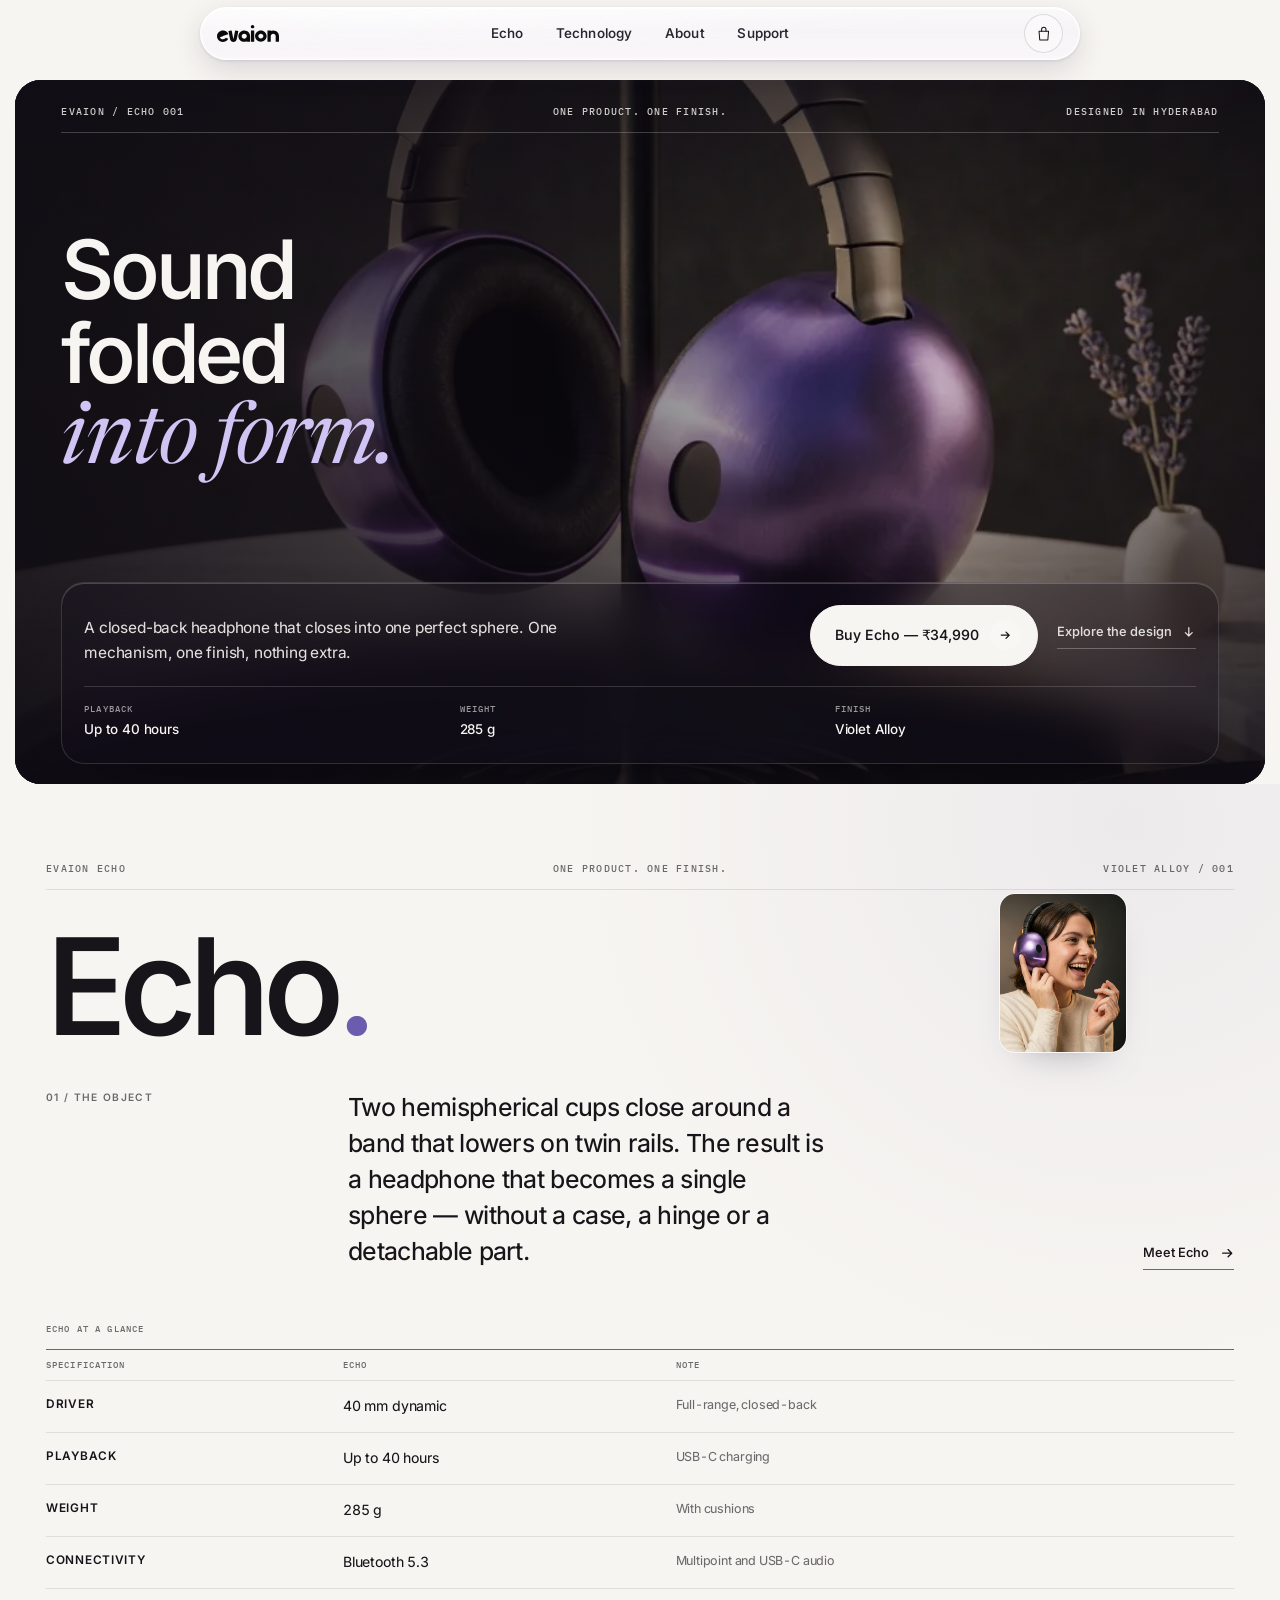
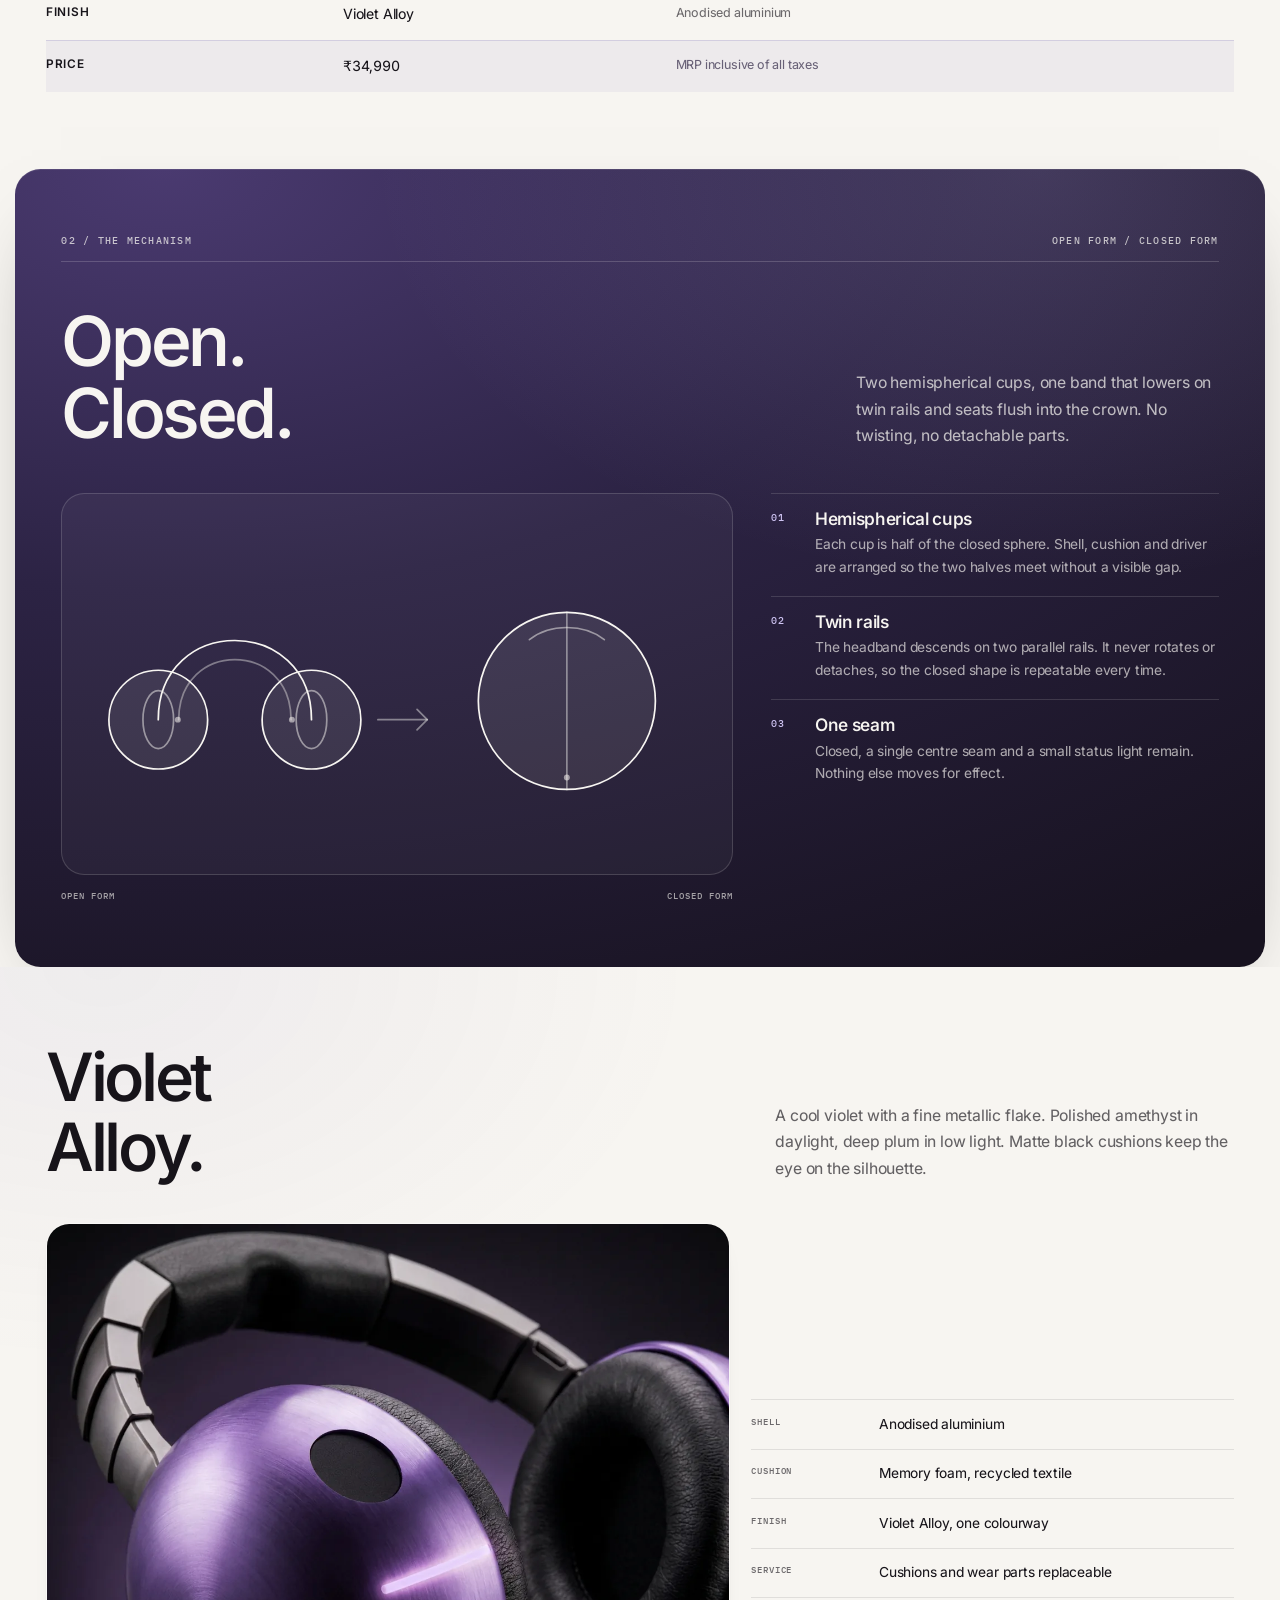
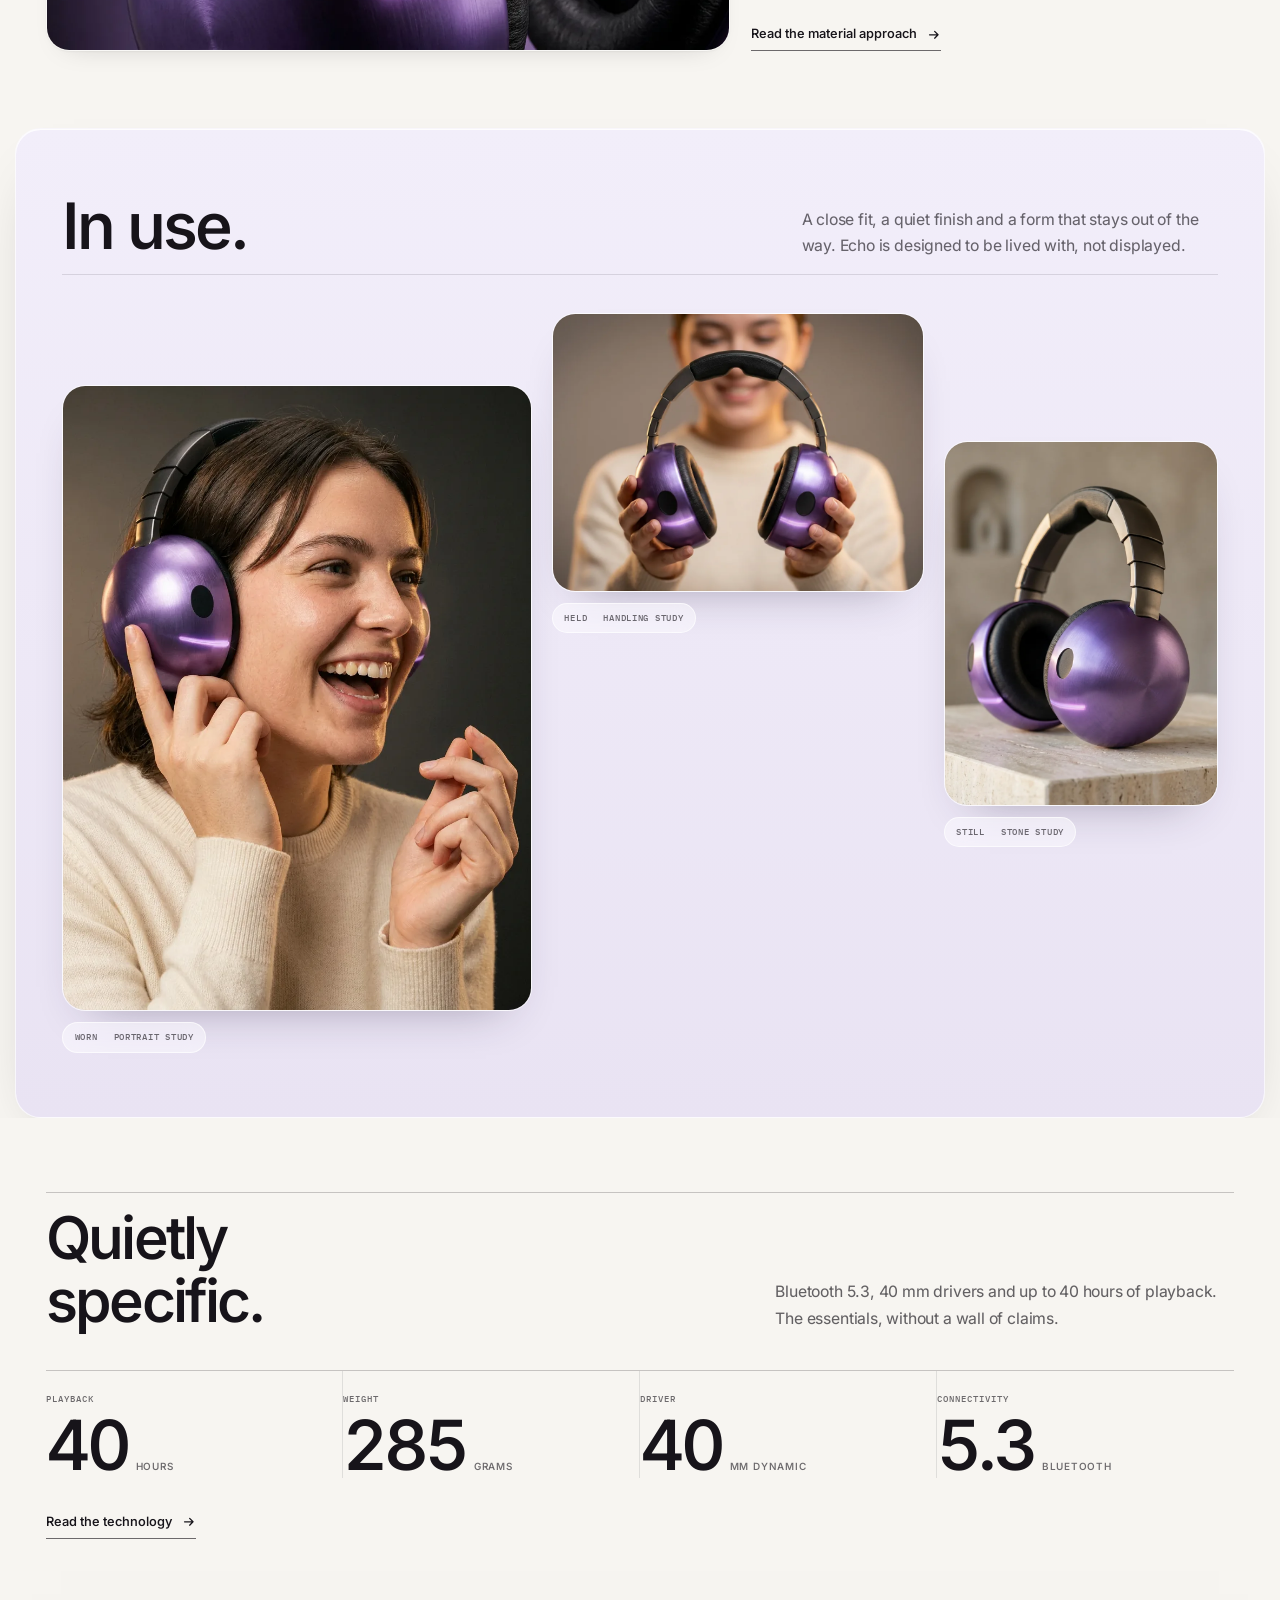
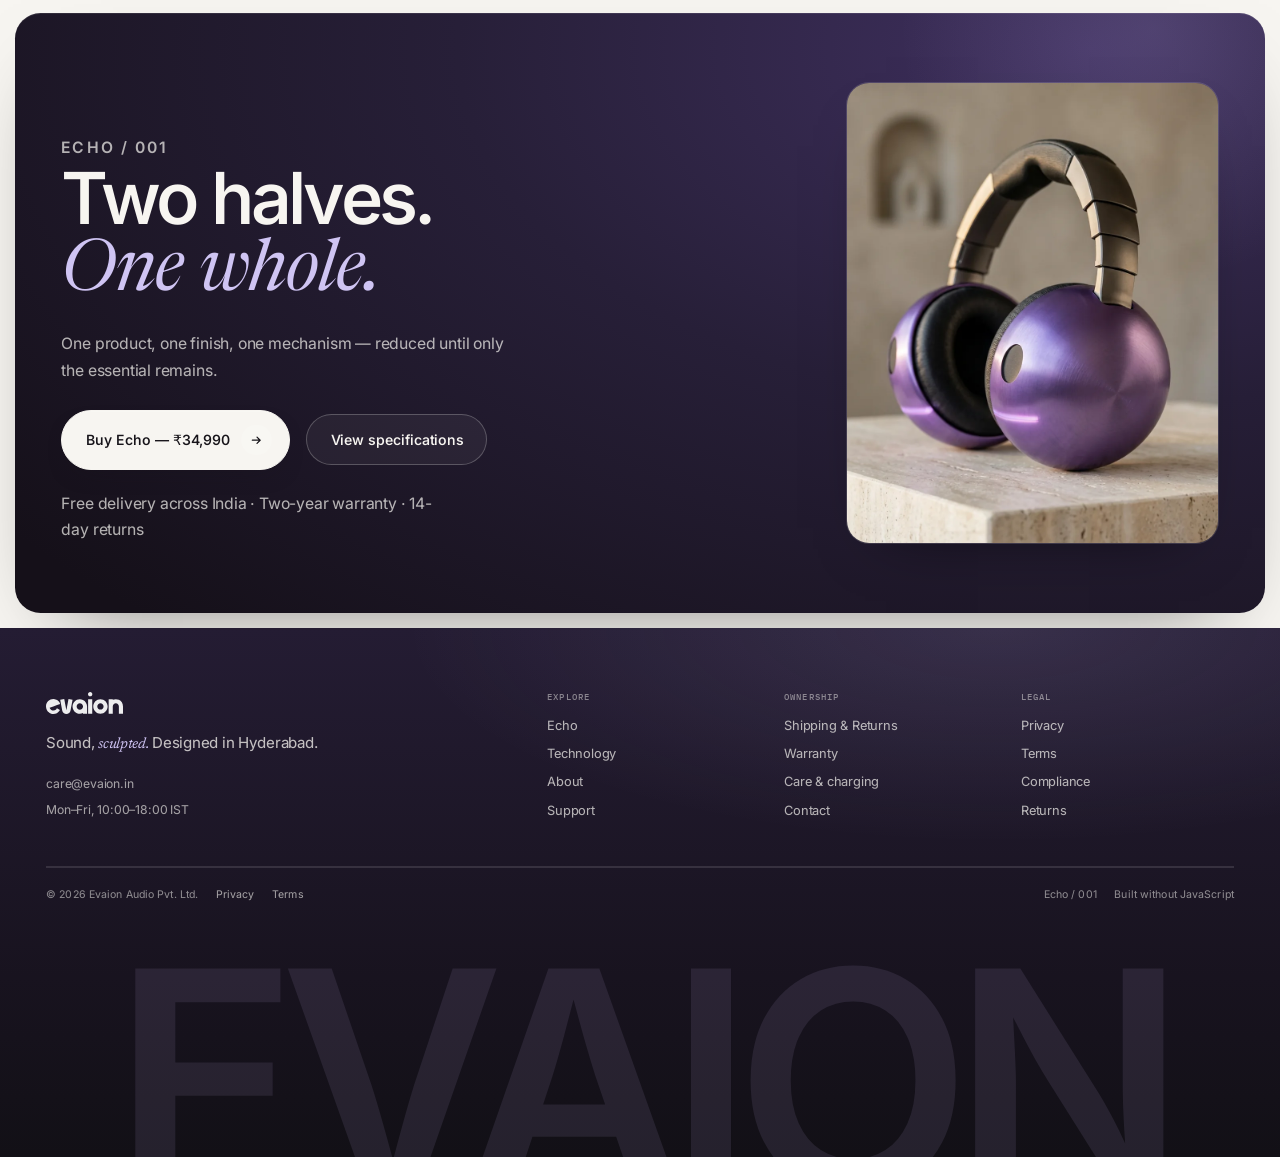
==== commit 9544a7dd: "Add files via upload" ====
--- a/index.html
+++ b/index.html
@@ -232,7 +232,7 @@
 
 
 
-        <div class="ed-ledger__display">
+        <div class="ed-ledger__display home-reveal">
 
           <h2 id="statement-title">Echo<span class="ed-period">.</span></h2>
 
@@ -250,7 +250,7 @@
 
 
 
-        <div class="ed-grid ed-ledger__intro">
+        <div class="ed-grid ed-ledger__intro home-reveal">
 
           <p class="ed-micro">01 / The object</p>
 
@@ -268,7 +268,7 @@
 
 
 
-        <table class="ed-table">
+        <table class="ed-table home-reveal">
 
           <caption>Echo at a glance</caption>
 
@@ -316,7 +316,7 @@
 
 
 
-        <div class="ed-mechanism__head">
+        <div class="ed-mechanism__head home-reveal">
 
           <h2 id="mechanism-title">Open.<br>Closed.</h2>
 
@@ -328,7 +328,7 @@
 
         <div class="ed-mechanism__grid">
 
-          <figure class="ed-mechanism__figure">
+          <figure class="ed-mechanism__figure home-reveal">
 
             <svg viewBox="0 0 720 380" role="img" aria-labelledby="diagram-title diagram-desc">
 
@@ -376,7 +376,7 @@
 
 
 
-          <ol class="ed-steps">
+          <ol class="ed-steps home-reveal">
 
             <li>
 
@@ -434,7 +434,7 @@
 
       <div class="shell">
 
-        <div class="ed-materials__head">
+        <div class="ed-materials__head home-reveal">
 
           <h2 id="materials-title">Violet<br>Alloy.</h2>
 
@@ -446,7 +446,7 @@
 
         <div class="ed-grid ed-materials__grid">
 
-          <figure class="ed-materials__media">
+          <figure class="ed-materials__media home-reveal">
 
             <img src="assets/derived/echo-macro.webp" width="1376" height="768"
 
@@ -458,7 +458,7 @@
 
 
 
-          <div class="ed-materials__copy">
+          <div class="ed-materials__copy home-reveal">
 
             <dl class="ed-materials__list">
 
@@ -494,7 +494,7 @@
 
       <div class="shell">
 
-        <div class="ed-gallery__head">
+        <div class="ed-gallery__head home-reveal">
 
           <h2 id="gallery-title">In use.</h2>
 
@@ -506,7 +506,7 @@
 
         <div class="ed-grid ed-gallery__grid">
 
-          <figure class="ed-gallery__item">
+          <figure class="ed-gallery__item home-reveal">
 
             <img src="assets/derived/echo-portrait.webp" width="928" height="1152"
 
@@ -518,7 +518,7 @@
 
           </figure>
 
-          <figure class="ed-gallery__item">
+          <figure class="ed-gallery__item home-reveal">
 
             <img src="assets/derived/echo-holding.webp" width="1376" height="768"
 
@@ -530,7 +530,7 @@
 
           </figure>
 
-          <figure class="ed-gallery__item">
+          <figure class="ed-gallery__item home-reveal">
 
             <img src="assets/derived/echo-stone.webp" width="928" height="1152"
 
@@ -554,7 +554,7 @@
 
       <div class="shell">
 
-        <div class="ed-numbers__head">
+        <div class="ed-numbers__head home-reveal">
 
           <h2 id="numbers-title">Quietly<br>specific.</h2>
 
@@ -564,7 +564,7 @@
 
 
 
-        <dl class="ed-numbers__grid">
+        <dl class="ed-numbers__grid home-reveal">
 
           <div><dt>Playback</dt><dd>40 <span>hours</span></dd></div>
 
@@ -600,7 +600,7 @@
 
       <div class="shell ed-grid ed-close__grid">
 
-        <div class="ed-close__copy">
+        <div class="ed-close__copy home-reveal">
 
           <p class="ed-micro">Echo / 001</p>
 
@@ -626,7 +626,7 @@
 
         </div>
 
-        <figure class="ed-close__media">
+        <figure class="ed-close__media home-reveal">
 
           <img src="assets/derived/echo-stone.webp" width="928" height="1152"
 
--- a/css/style.css
+++ b/css/style.css
@@ -269,10 +269,15 @@
   overflow-x: clip;
 }
 
-body:has(#nav-open:checked),
 body:has(#cart-open:checked),
 body:has(#cart-filled:checked) {
   overflow: hidden;
+}
+
+@media (width < 56.25rem) {
+  body:has(#nav-open:checked) {
+    overflow: hidden;
+  }
 }
 
 img,
@@ -1374,11 +1379,15 @@
 }
 
 .menu-btn {
+  --menu-line-gap: 0.3rem;
+  --menu-line-height: 1px;
+  --menu-line-offset: calc(var(--menu-line-gap) + var(--menu-line-height));
+
   display: inline-flex;
   flex-direction: column;
   align-items: center;
   justify-content: center;
-  gap: 0.3rem;
+  gap: var(--menu-line-gap);
   width: 2.75rem;
   height: 2.75rem;
   border: 1px solid rgba(243, 240, 251, 0.16);
@@ -1391,7 +1400,7 @@
 .menu-btn span {
   display: block;
   width: 0.95rem;
-  height: 1px;
+  height: var(--menu-line-height);
   background: currentColor;
   transition: transform var(--dur-2) var(--ease), opacity var(--dur-1) var(--ease);
 }
@@ -1407,16 +1416,16 @@
   outline-offset: 3px;
 }
 
-body:has(#nav-open:checked) .menu-btn span:first-child {
-  transform: translateY(0.2rem) rotate(45deg);
-}
-
-body:has(#nav-open:checked) .menu-btn span:nth-child(2) {
+#nav-open:checked + .menu-btn span:first-child {
+  transform: translateY(var(--menu-line-offset)) rotate(45deg);
+}
+
+#nav-open:checked + .menu-btn span:nth-child(2) {
   opacity: 0;
 }
 
-body:has(#nav-open:checked) .menu-btn span:last-child {
-  transform: translateY(-0.2rem) rotate(-45deg);
+#nav-open:checked + .menu-btn span:last-child {
+  transform: translateY(calc(-1 * var(--menu-line-offset))) rotate(-45deg);
 }
 
 .nav-sheet {
@@ -4391,9 +4400,14 @@
   gap: 0.45rem;
 }
 
+.buy-actions,
+.buy-actions .mode-buy,
+.buy-actions__secondary {
+  gap: 0.65rem;
+}
+
 .buy-actions {
   display: grid;
-  gap: 0.55rem;
 }
 
 .buy-actions .btn {
@@ -4403,7 +4417,6 @@
 .buy-actions__secondary {
   display: grid;
   grid-template-columns: 1fr 1fr;
-  gap: 0.55rem;
 }
 
 .stock-line {
@@ -4537,7 +4550,7 @@
   font-size: 0.66rem;
 }
 
-.panel-trust div {
+.panel-trust a {
   display: flex;
   align-items: center;
   gap: 0.5rem;
@@ -4595,6 +4608,29 @@
 
 [data-sales-mode="waitlist"] .mode-waitlist.btn {
   display: inline-flex;
+}
+
+/* Hide actions for the other sales modes, including shared closing controls. */
+[data-sales-mode="buy"] :is(.mode-preorder, .mode-waitlist),
+[data-sales-mode="preorder"] :is(.mode-buy, .mode-waitlist, .qty-row.purchase-only, .p-total.purchase-only),
+[data-sales-mode="waitlist"] :is(.mode-buy, .mode-preorder, .purchase-only),
+.waitlist-result:not(:target) {
+  display: none;
+}
+
+/* Echo reads the selected radio; the static checkout reads the URL fragment. */
+.page-product:not(:has(#pq2:checked, #pq3:checked)) .quantity-link:not(.quantity-1),
+.page-product:has(#pq2:checked) .quantity-link:not(.quantity-2),
+.page-product:has(#pq3:checked) .quantity-link:not(.quantity-3),
+.checkout-main .quantity-value:not(.quantity-1),
+body:has(#quantity-2:target) .checkout-main .quantity-value:not(.quantity-2),
+body:has(#quantity-3:target) .checkout-main .quantity-value:not(.quantity-3) {
+  display: none;
+}
+
+body:has(#quantity-2:target) .checkout-main .quantity-2,
+body:has(#quantity-3:target) .checkout-main .quantity-3 {
+  display: inline;
 }
 
 .waitlist-form {
@@ -10542,11 +10578,6 @@
   font-size: 0.8rem;
 }
 
-.policy-contact {
-  border-radius: 0.5rem;
-  background: #ffffff;
-}
-
 /* 43. Checkout
    ========================================================================== */
 .page-checkout {
--- a/css/editorial.css
+++ b/css/editorial.css
@@ -1,2549 +1,2549 @@
-/* ==========================================================================
-   Evaion — editorial bold layer
-
-   Loaded after css/style.css. This layer turns the storefront from a quiet
-   product catalogue into a large-format editorial object: viewport-scale
-   display type, full-bleed colour fields, a strict 12-column grid and
-   ledger-like data tables.
-
-   Rules
-   - 12 columns, fluid gutter, max 100rem.
-   - One accent: Violet Alloy. Paper and ink carry the page.
-   - Display type is Inter 650–700, uppercase, tight tracking, line-height
-     between 0.78 and 0.9.
-   - Body copy never exceeds 38rem. Micro labels stay at 0.62rem / 0.14em.
-   - No new animation. Only state feedback that already exists.
-   ========================================================================== */
-
-/* 01. Tokens and page frame
-   ========================================================================== */
-:root {
-  --ed-ink: #0c0c0e;
-  --ed-ink-soft: #1b1b1f;
-  --ed-paper: #f6f5f1;
-  --ed-paper-deep: #eceae4;
-  --ed-violet: #6c5fae;
-  --ed-violet-deep: #2b2340;
-  --ed-violet-light: #c9bdf4;
-  --ed-line: rgba(12, 12, 14, 0.14);
-  --ed-line-strong: rgba(12, 12, 14, 0.3);
-  --ed-line-light: rgba(246, 245, 241, 0.26);
-  --ed-gap: clamp(0.85rem, 1.5vw, 1.5rem);
-  --ed-gut: clamp(1.1rem, 3.4vw, 3.25rem);
-  --ed-max: 100rem;
-  --ed-display: clamp(3.2rem, 12.5vw, 11.5rem);
-  --ed-title: clamp(2.8rem, 8.4vw, 8rem);
-  --ed-heading: clamp(2rem, 4.8vw, 4.4rem);
-  --ed-micro: 0.62rem;
-  --ed-body: clamp(0.95rem, 1.05vw, 1.06rem);
-  --gut: var(--ed-gut);
-  --max: var(--ed-max);
-}
-
-body {
-  background: var(--ed-paper);
-  color: var(--ed-ink);
-}
-
-.shell {
-  width: min(100% - (var(--ed-gut) * 2), var(--ed-max));
-}
-
-::selection {
-  background: var(--ed-violet);
-  color: var(--ed-paper);
-}
-
-:where(h1, h2, h3, h4) {
-  font-family: var(--font-display);
-}
-
-.ed-grid {
-  display: grid;
-  grid-template-columns: minmax(0, 1fr);
-  gap: var(--ed-gap);
-}
-
-.ed-grid > * {
-  min-width: 0;
-  grid-column: 1 / -1;
-}
-
-.ed-micro {
-  margin: 0;
-  font-family: var(--font-body);
-  font-size: var(--ed-micro);
-  font-weight: 600;
-  line-height: 1.4;
-  letter-spacing: 0.14em;
-  text-transform: uppercase;
-}
-
-.ed-display {
-  margin: 0;
-  font-family: var(--font-display);
-  font-size: var(--ed-display);
-  font-weight: 700;
-  line-height: 0.8;
-  letter-spacing: -0.07em;
-  text-transform: uppercase;
-}
-
-.ed-arrow-link {
-  display: inline-flex;
-  gap: 0.65rem;
-  align-items: center;
-  padding-bottom: 0.35rem;
-  border-bottom: 1px solid currentColor;
-  color: inherit;
-  font-size: 0.68rem;
-  font-weight: 600;
-  letter-spacing: 0.12em;
-  text-transform: uppercase;
-  text-decoration: none;
-}
-
-.ed-arrow-link svg {
-  width: 0.8rem;
-  height: 0.8rem;
-  transition: transform 180ms ease;
-}
-
-.ed-arrow-link:hover svg {
-  transform: translateX(0.2rem);
-}
-
-/* 02. Header
-   ========================================================================== */
-.site-head,
-.site-head.checkout-head,
-body.page-product .site-head,
-body.page-checkout .site-head,
-body.page-confirm .site-head {
-  border-bottom: 1px solid var(--ed-ink);
-  background: var(--ed-paper);
-  color: var(--ed-ink);
-  box-shadow: none;
-  backdrop-filter: none;
-  -webkit-backdrop-filter: none;
-}
-
-.headbar,
-.checkout-head .headbar {
-  height: clamp(3.4rem, 4.2vw, 4.2rem);
-  gap: 1.25rem;
-}
-
-.brand__plate,
-.foot-brand .brand__plate {
-  padding: 0;
-  background: transparent;
-  box-shadow: none;
-}
-
-.brand__word {
-  width: clamp(4.2rem, 5vw, 5.2rem);
-  filter: none;
-  opacity: 1;
-}
-
-.brand:hover .brand__plate {
-  box-shadow: none;
-  transform: none;
-}
-
-.nav {
-  gap: clamp(1rem, 2.2vw, 2.4rem);
-}
-
-.nav__link {
-  padding: 0.55rem 0;
-  border-radius: 0;
-  color: rgba(12, 12, 14, 0.6);
-  font-size: var(--ed-micro);
-  font-weight: 600;
-  letter-spacing: 0.14em;
-  text-transform: uppercase;
-}
-
-.nav__link:hover {
-  background: transparent;
-  color: var(--ed-ink);
-}
-
-.nav__link[aria-current="page"] {
-  color: var(--ed-ink);
-}
-
-.nav__link[aria-current="page"]::before {
-  display: none;
-}
-
-.nav__link[aria-current="page"]::after {
-  position: absolute;
-  right: 0;
-  bottom: -0.18rem;
-  left: 0;
-  height: 2px;
-  background: var(--ed-violet);
-  content: "";
-  opacity: 1;
-}
-
-.site-head .icon-btn,
-.site-head .cart-trigger,
-.site-head .menu-btn {
-  border-color: rgba(12, 12, 14, 0.18);
-  color: var(--ed-ink);
-  background: transparent;
-}
-
-.site-head .icon-btn:hover,
-.site-head .cart-trigger:hover,
-.site-head .menu-btn:hover {
-  border-color: var(--ed-ink);
-  background: rgba(12, 12, 14, 0.05);
-}
-
-.site-head .cart-trigger {
-  border-radius: 0;
-}
-
-.site-head .menu-btn {
-  border-radius: 0;
-}
-
-.cart-drawer .icon-btn {
-  border-radius: 0;
-}
-
-.site-head .cart-count {
-  border-color: var(--ed-ink);
-  background: var(--ed-ink);
-  color: var(--ed-paper);
-  font-family: var(--font-body);
-  font-weight: 600;
-}
-
-.site-head .menu-btn span {
-  background: currentColor;
-}
-
-/* Full-screen menu: paper, type-led, no decoration. */
-.nav-sheet {
-  background: var(--ed-paper);
-  color: var(--ed-ink);
-}
-
-.nav-sheet::before {
-  display: none;
-}
-
-.nav-sheet__top {
-  border-bottom-color: var(--ed-line-strong);
-  color: var(--ed-ink);
-}
-
-.nav-sheet__top .mono {
-  color: rgba(12, 12, 14, 0.58);
-}
-
-.nav-sheet__top .mono[style] {
-  color: var(--ed-violet-deep) !important;
-}
-
-.nav-sheet__links a {
-  padding-block: clamp(0.55rem, 1.25vw, 0.85rem);
-  border-bottom-color: var(--ed-line-strong);
-  color: var(--ed-ink);
-  font-size: clamp(2rem, 8.4vw, 4.4rem);
-  font-weight: 700;
-  line-height: 0.9;
-  letter-spacing: -0.06em;
-  text-transform: uppercase;
-}
-
-.nav-sheet__links a span:first-child {
-  color: var(--ed-violet);
-  font-family: var(--font-body);
-  font-size: 0.62rem;
-  font-weight: 600;
-  letter-spacing: 0.14em;
-}
-
-.nav-sheet__links a:hover {
-  color: var(--ed-violet-deep);
-}
-
-.nav-sheet__links a svg {
-  color: var(--ed-violet-deep);
-  opacity: 0.8;
-}
-
-.nav-sheet__foot {
-  border-top-color: var(--ed-line-strong);
-  color: var(--ed-ink);
-}
-
-.nav-sheet__foot-links a,
-.nav-sheet__note {
-  color: rgba(12, 12, 14, 0.68);
-}
-
-/* 03. Footer: a solid violet block with a cropped wordmark.
-   ========================================================================== */
-.site-foot {
-  position: relative;
-  overflow: hidden;
-  padding-top: clamp(2.6rem, 4vw, 4rem);
-  padding-bottom: 0;
-  background: var(--ed-violet);
-  color: var(--ed-paper);
-}
-
-.site-foot::before {
-  display: none;
-}
-
-.site-foot::after {
-  position: static;
-  z-index: auto;
-  display: block;
-  height: auto;
-  margin-top: clamp(2.4rem, 4.5vw, 4rem);
-  margin-bottom: -0.12em;
-  background: none;
-  color: var(--ed-ink);
-  font-family: var(--font-display);
-  font-size: clamp(6.5rem, 30vw, 30rem);
-  font-weight: 700;
-  line-height: 0.68;
-  letter-spacing: -0.075em;
-  text-align: center;
-  text-transform: uppercase;
-  content: "EVAION";
-  opacity: 1;
-  pointer-events: none;
-}
-
-.foot-top {
-  padding-bottom: clamp(2rem, 4vw, 3rem);
-  border-bottom: 1px solid var(--ed-line-light);
-}
-
-.foot-brand__line {
-  color: var(--ed-paper);
-  font-size: 0.94rem;
-}
-
-.foot-brand__line .serif {
-  color: inherit;
-}
-
-.foot-contact {
-  color: var(--ed-paper);
-  font-size: 0.76rem;
-}
-
-.foot-brand .brand__word {
-  width: 5rem;
-  filter: invert(1);
-}
-
-.foot-col h2 {
-  color: var(--ed-paper);
-  font-size: 0.62rem;
-  font-weight: 600;
-  letter-spacing: 0.14em;
-}
-
-.foot-col a {
-  color: var(--ed-paper);
-  font-size: 0.8rem;
-}
-
-.foot-col a:hover {
-  color: var(--ed-paper);
-}
-
-.foot-bottom {
-  border-top-color: var(--ed-line-light);
-  color: var(--ed-paper);
-  font-size: 0.66rem;
-}
-
-.foot-bottom__legal a {
-  color: var(--ed-paper);
-}
-
-.foot-bottom__legal a:hover {
-  color: var(--ed-paper);
-}
-
-/* 04. Controls
-   ========================================================================== */
-.btn {
-  min-height: 3.15rem;
-  padding: 0.85rem 1.2rem;
-  border-width: 1px;
-  border-radius: 0;
-  font-family: var(--font-body);
-  font-size: 0.66rem;
-  font-weight: 650;
-  letter-spacing: 0.13em;
-  text-transform: uppercase;
-}
-
-.btn--primary {
-  border-color: var(--ed-ink);
-  background: var(--ed-ink);
-  color: var(--ed-paper);
-  box-shadow: none;
-}
-
-.btn--primary:hover {
-  border-color: var(--ed-violet-deep);
-  background: var(--ed-violet-deep);
-  opacity: 1;
-  box-shadow: none;
-}
-
-.theme-dark .btn--primary,
-.ed-hero .btn--primary,
-.ed-close .btn--primary {
-  border-color: var(--ed-paper);
-  background: var(--ed-paper);
-  color: var(--ed-ink);
-}
-
-.theme-dark .btn--primary:hover,
-.ed-hero .btn--primary:hover,
-.ed-close .btn--primary:hover {
-  border-color: var(--ed-violet-light);
-  background: var(--ed-violet-light);
-  color: var(--ed-ink);
-}
-
-.btn--ghost {
-  border-color: currentColor;
-  background: transparent;
-  color: inherit;
-  backdrop-filter: none;
-  -webkit-backdrop-filter: none;
-}
-
-.btn--ghost:hover {
-  border-color: currentColor;
-  background: rgba(127, 127, 127, 0.1);
-}
-
-.btn--outline {
-  border-color: var(--ed-line-strong);
-  color: var(--ed-ink);
-}
-
-.btn--outline:hover {
-  border-color: var(--ed-ink);
-  background: transparent;
-  color: var(--ed-ink);
-}
-
-.btn__icon {
-  border-radius: 0;
-}
-
-.tag {
-  min-height: 1.75rem;
-  border-radius: 0;
-  font-size: 0.6rem;
-  font-weight: 600;
-  letter-spacing: 0.1em;
-  text-transform: uppercase;
-}
-
-.eyebrow {
-  font-family: var(--font-body);
-  font-size: 0.62rem;
-  font-weight: 600;
-  letter-spacing: 0.14em;
-}
-
-.eyebrow::before {
-  background: var(--ed-violet);
-  opacity: 1;
-}
-
-.text-link {
-  font-size: 0.68rem;
-  font-weight: 600;
-  letter-spacing: 0.1em;
-  text-transform: uppercase;
-}
-
-.field input,
-.field select,
-.field textarea {
-  min-height: 3.15rem;
-  border-color: var(--ed-line-strong);
-  border-radius: 0;
-  background: #fff;
-}
-
-.field input:focus-visible,
-.field select:focus-visible,
-.field textarea:focus-visible {
-  border-color: var(--ed-violet-deep);
-  outline: 2px solid var(--ed-violet-deep);
-  outline-offset: 2px;
-}
-
-/* 05. Home — hero
-   ========================================================================== */
-.ed-hero {
-  position: relative;
-  overflow: clip;
-  min-height: calc(100svh - 4.2rem);
-  background: var(--ed-ink);
-  color: var(--ed-paper);
-}
-
-.ed-hero__media {
-  position: absolute;
-  inset: 0;
-  margin: 0;
-}
-
-.ed-hero__media img {
-  width: 100%;
-  height: 100%;
-  object-fit: cover;
-  object-position: 61% 44%;
-  filter: saturate(0.9) contrast(1.04);
-}
-
-.ed-hero::before {
-  position: absolute;
-  z-index: 1;
-  inset: 0;
-  background:
-    linear-gradient(90deg, rgba(12, 12, 14, 0.94) 0%, rgba(12, 12, 14, 0.76) 38%, rgba(12, 12, 14, 0.2) 72%, rgba(12, 12, 14, 0.58) 100%),
-    linear-gradient(0deg, rgba(12, 12, 14, 0.86) 0%, rgba(12, 12, 14, 0) 46%);
-  content: "";
-  pointer-events: none;
-}
-
-.ed-hero__grid {
-  position: relative;
-  z-index: 2;
-  display: flex;
-  flex-direction: column;
-  justify-content: space-between;
-  min-height: calc(100svh - 4.2rem);
-  padding-block: clamp(1rem, 2vw, 1.6rem);
-}
-
-.ed-hero__top {
-  display: grid;
-  grid-template-columns: repeat(3, minmax(0, 1fr));
-  gap: 1rem;
-  padding-bottom: 0.9rem;
-  border-bottom: 1px solid rgba(246, 245, 241, 0.35);
-  color: rgba(246, 245, 241, 0.88);
-  font-size: var(--ed-micro);
-  font-weight: 600;
-  letter-spacing: 0.14em;
-  text-transform: uppercase;
-}
-
-.ed-hero__top span:nth-child(2) {
-  text-align: center;
-}
-
-.ed-hero__top span:last-child {
-  text-align: right;
-}
-
-.ed-hero__title {
-  margin: clamp(1.5rem, 3vw, 2.5rem) 0 0;
-  color: var(--ed-paper);
-  font-family: var(--font-display);
-  font-size: var(--ed-display);
-  font-weight: 700;
-  line-height: 0.78;
-  letter-spacing: -0.075em;
-  text-transform: uppercase;
-}
-
-.ed-hero__title span {
-  display: block;
-}
-
-.ed-hero__title span:last-child {
-  color: var(--ed-violet-light);
-}
-
-/* Below 1280px the narrower hero crop puts the brightest part of the cup
-   behind the last display line. Paper and a deeper scrim keep that large text
-   above the 3:1 threshold; violet-light returns at 1280px, where the wider
-   composition measures 3.29:1. */
-@media (max-width: 79.99rem) {
-  .ed-hero::before {
-    background:
-      linear-gradient(90deg, rgba(12, 12, 14, 0.94) 0%, rgba(12, 12, 14, 0.78) 38%, rgba(12, 12, 14, 0.34) 72%, rgba(12, 12, 14, 0.6) 100%),
-      linear-gradient(0deg, rgba(12, 12, 14, 0.9) 0%, rgba(12, 12, 14, 0) 46%);
-  }
-
-  .ed-hero__title span:last-child {
-    color: var(--ed-paper);
-  }
-}
-
-.ed-hero__foot {
-  display: grid;
-  grid-template-columns: minmax(0, 1.2fr) minmax(0, 0.8fr);
-  gap: 1.4rem 2rem;
-  align-items: end;
-  margin-top: clamp(1.4rem, 3vw, 2.5rem);
-  padding-top: 1.1rem;
-  border-top: 1px solid rgba(246, 245, 241, 0.35);
-}
-
-.ed-hero__lede {
-  max-width: 31rem;
-  color: rgba(246, 245, 241, 0.92);
-  font-size: var(--ed-body);
-  line-height: 1.6;
-}
-
-.ed-hero__actions {
-  display: flex;
-  flex-wrap: wrap;
-  gap: 0.75rem 1.2rem;
-  align-items: center;
-  justify-content: flex-end;
-}
-
-.ed-hero__actions .btn--primary {
-  border-color: var(--ed-violet);
-  background: var(--ed-violet);
-  color: var(--ed-paper);
-}
-
-.ed-hero__actions .btn--primary:hover {
-  border-color: var(--ed-paper);
-  background: var(--ed-paper);
-  color: var(--ed-ink);
-}
-
-.ed-hero__actions .ed-arrow-link {
-  color: var(--ed-paper);
-}
-
-.ed-hero__facts {
-  grid-column: 1 / -1;
-  display: grid;
-  grid-template-columns: repeat(3, minmax(0, 1fr));
-  gap: 1rem;
-  margin: 0;
-  padding-top: 1rem;
-  border-top: 1px solid rgba(246, 245, 241, 0.24);
-}
-
-.ed-hero__facts dt {
-  color: rgba(246, 245, 241, 0.7);
-  font-size: 0.6rem;
-  font-weight: 600;
-  letter-spacing: 0.14em;
-  text-transform: uppercase;
-}
-
-.ed-hero__facts dd {
-  margin: 0.3rem 0 0;
-  color: var(--ed-paper);
-  font-size: 0.82rem;
-}
-
-/* 06. Home — ledger
-   ========================================================================== */
-.ed-ledger {
-  padding-block: clamp(3.4rem, 5.8vw, 6rem);
-  background: var(--ed-paper);
-  color: var(--ed-ink);
-}
-
-.ed-bar {
-  display: grid;
-  grid-template-columns: repeat(3, minmax(0, 1fr));
-  gap: 1rem;
-  padding-bottom: 0.85rem;
-  border-bottom: 1px solid var(--ed-ink);
-  font-size: var(--ed-micro);
-  font-weight: 600;
-  letter-spacing: 0.14em;
-  text-transform: uppercase;
-}
-
-.ed-bar span:nth-child(2) {
-  text-align: center;
-}
-
-.ed-bar span:last-child {
-  text-align: right;
-}
-
-.ed-ledger__display {
-  position: relative;
-  display: flex;
-  align-items: flex-start;
-  padding-top: clamp(1.6rem, 3vw, 2.8rem);
-}
-
-.ed-ledger__display h2 {
-  position: relative;
-  z-index: 0;
-  margin: 0;
-  font-family: var(--font-display);
-  font-size: clamp(6rem, 25vw, 22rem);
-  font-weight: 700;
-  line-height: 0.66;
-  letter-spacing: -0.085em;
-  text-transform: uppercase;
-}
-
-.ed-period {
-  color: var(--ed-violet);
-}
-
-.ed-ledger__card {
-  position: absolute;
-  z-index: 1;
-  top: 0;
-  right: 18%;
-  width: clamp(5.5rem, 10.5vw, 9.5rem);
-  margin: 0;
-  aspect-ratio: 4 / 5;
-  overflow: hidden;
-  border: 1px solid var(--ed-ink);
-  background: var(--ed-paper-deep);
-}
-
-.ed-ledger__card img {
-  width: 100%;
-  height: 100%;
-  object-fit: cover;
-}
-
-.ed-ledger__intro {
-  margin-top: clamp(1.6rem, 3vw, 2.6rem);
-}
-
-.ed-ledger__intro .ed-micro {
-  align-self: start;
-}
-
-.ed-ledger__lede {
-  margin: 0;
-  max-width: 35rem;
-  font-size: clamp(1.1rem, 1.8vw, 1.5rem);
-  line-height: 1.35;
-  letter-spacing: -0.025em;
-}
-
-.ed-ledger__intro .ed-arrow-link {
-  justify-self: start;
-  align-self: end;
-}
-
-.ed-ledger__intro .ed-arrow-link svg {
-  width: 0.9rem;
-  height: 0.9rem;
-}
-
-.ed-table {
-  width: 100%;
-  margin-top: clamp(2.4rem, 4.4vw, 4rem);
-  border-collapse: collapse;
-  font-variant-numeric: tabular-nums;
-}
-
-.ed-table caption {
-  padding-bottom: 0.7rem;
-  color: rgba(12, 12, 14, 0.6);
-  font-size: var(--ed-micro);
-  font-weight: 600;
-  letter-spacing: 0.14em;
-  text-align: left;
-  text-transform: uppercase;
-}
-
-.ed-table th,
-.ed-table td {
-  padding: 0.85rem 0.75rem 0.85rem 0;
-  border-top: 1px solid var(--ed-line-strong);
-  text-align: left;
-  vertical-align: top;
-}
-
-.ed-table thead th {
-  padding-block: 0.5rem;
-  border-top: 1px solid var(--ed-ink);
-  color: rgba(12, 12, 14, 0.58);
-  font-size: 0.58rem;
-  font-weight: 600;
-  letter-spacing: 0.14em;
-  text-transform: uppercase;
-}
-
-.ed-table tbody th {
-  width: 26%;
-  font-size: 0.76rem;
-  font-weight: 650;
-  letter-spacing: 0.08em;
-  text-transform: uppercase;
-}
-
-.ed-table tbody td {
-  font-size: clamp(0.9rem, 1.05vw, 1.02rem);
-}
-
-.ed-table tbody td:nth-child(2) {
-  width: 28%;
-}
-
-.ed-table tbody td:last-child {
-  color: rgba(12, 12, 14, 0.62);
-  font-size: 0.78rem;
-}
-
-.ed-table__key th,
-.ed-table__key td {
-  border-color: var(--ed-ink);
-  background: var(--ed-ink);
-  color: var(--ed-paper);
-}
-
-.ed-table__key th {
-  padding-left: 0.8rem;
-}
-
-.ed-table tbody tr.ed-table__key td:last-child {
-  color: rgba(246, 245, 241, 0.78);
-}
-
-/* 07. Home — mechanism
-   ========================================================================== */
-.ed-mechanism {
-  padding-block: clamp(3.6rem, 6.4vw, 6.5rem);
-  background: var(--ed-violet);
-  color: var(--ed-paper);
-}
-
-.ed-section-top {
-  display: flex;
-  flex-wrap: wrap;
-  gap: 0.5rem 1.5rem;
-  align-items: center;
-  justify-content: space-between;
-  padding-bottom: 0.9rem;
-  border-bottom: 1px solid rgba(246, 245, 241, 0.45);
-  color: var(--ed-paper);
-  font-size: var(--ed-micro);
-  font-weight: 600;
-  letter-spacing: 0.14em;
-  text-transform: uppercase;
-}
-
-.ed-mechanism__head {
-  display: grid;
-  grid-template-columns: minmax(0, 1.35fr) minmax(0, 0.65fr);
-  gap: 1.5rem 2.5rem;
-  align-items: end;
-  margin-block: clamp(2rem, 4vw, 3.4rem);
-}
-
-.ed-mechanism__head h2 {
-  margin: 0;
-  font-family: var(--font-display);
-  font-size: clamp(3.6rem, 9.4vw, 9rem);
-  font-weight: 700;
-  line-height: 0.8;
-  letter-spacing: -0.075em;
-  text-transform: uppercase;
-}
-
-.ed-mechanism__head p {
-  max-width: 30rem;
-  margin: 0;
-  color: var(--ed-paper);
-  font-size: var(--ed-body);
-  line-height: 1.6;
-}
-
-.ed-mechanism__grid {
-  display: grid;
-  grid-template-columns: minmax(0, 1.2fr) minmax(0, 0.8fr);
-  gap: clamp(1.5rem, 3vw, 3rem);
-  align-items: start;
-}
-
-.ed-mechanism__figure {
-  margin: 0;
-}
-
-.ed-mechanism__figure svg {
-  display: block;
-  width: 100%;
-  max-width: none;
-  height: auto;
-  padding: clamp(1rem, 2.4vw, 2rem);
-  border: 1px solid rgba(246, 245, 241, 0.55);
-  border-radius: 0;
-  background: transparent;
-  color: var(--ed-paper);
-}
-
-.ed-mechanism__figure svg circle[fill="#efeafb"] {
-  fill: rgba(246, 245, 241, 0.08);
-}
-
-.ed-mechanism__figure svg g {
-  stroke-width: 2;
-}
-
-.ed-mechanism__figure figcaption {
-  display: flex;
-  flex-wrap: wrap;
-  gap: 0.4rem 1rem;
-  align-items: center;
-  justify-content: space-between;
-  margin-top: 0.7rem;
-  color: var(--ed-paper);
-  font-size: 0.62rem;
-  font-weight: 600;
-  letter-spacing: 0.12em;
-  text-transform: uppercase;
-}
-
-.ed-steps {
-  display: grid;
-  gap: 1.2rem;
-  margin: 0;
-  padding: 0;
-  list-style: none;
-}
-
-.ed-steps li {
-  display: grid;
-  grid-template-columns: 2.2rem minmax(0, 1fr);
-  gap: 0.8rem;
-  padding-top: 0.9rem;
-  border-top: 1px solid rgba(246, 245, 241, 0.4);
-}
-
-.ed-steps li > span {
-  color: var(--ed-paper);
-  font-size: 0.66rem;
-  font-weight: 600;
-  letter-spacing: 0.12em;
-}
-
-.ed-steps h3 {
-  margin: 0 0 0.3rem;
-  color: var(--ed-paper);
-  font-size: 1.15rem;
-  font-weight: 600;
-  letter-spacing: -0.025em;
-}
-
-.ed-steps p {
-  max-width: 27rem;
-  margin: 0;
-  color: var(--ed-paper);
-  font-size: 0.85rem;
-  line-height: 1.6;
-}
-
-/* 08. Home — materials
-   ========================================================================== */
-.ed-materials {
-  padding-block: clamp(3.6rem, 6.4vw, 6.5rem);
-  background: var(--ed-paper);
-  color: var(--ed-ink);
-}
-
-.ed-materials__head {
-  display: grid;
-  grid-template-columns: minmax(0, 1.25fr) minmax(0, 0.75fr);
-  gap: 1.5rem 2.5rem;
-  align-items: end;
-  margin-bottom: clamp(1.8rem, 3.4vw, 3rem);
-}
-
-.ed-materials__head h2 {
-  margin: 0;
-  font-family: var(--font-display);
-  font-size: clamp(3.4rem, 8.6vw, 8.4rem);
-  font-weight: 700;
-  line-height: 0.8;
-  letter-spacing: -0.075em;
-  text-transform: uppercase;
-}
-
-.ed-materials__head p {
-  max-width: 29rem;
-  margin: 0;
-  color: rgba(12, 12, 14, 0.68);
-  font-size: var(--ed-body);
-  line-height: 1.6;
-}
-
-.ed-materials__grid {
-  margin-top: 0;
-}
-
-.ed-materials__media {
-  margin: 0;
-  overflow: hidden;
-  border: 1px solid var(--ed-ink);
-  background: var(--ed-paper-deep);
-}
-
-.ed-materials__media img {
-  display: block;
-  width: 100%;
-  height: 100%;
-  aspect-ratio: 16 / 10;
-  object-fit: cover;
-}
-
-.ed-materials__copy {
-  align-self: end;
-}
-
-.ed-materials__list {
-  margin: 1.4rem 0 0;
-  border-top: 1px solid var(--ed-ink);
-}
-
-.ed-materials__list div {
-  display: grid;
-  grid-template-columns: 7rem minmax(0, 1fr);
-  gap: 1rem;
-  padding-block: 0.8rem;
-  border-bottom: 1px solid var(--ed-line);
-}
-
-.ed-materials__list dt {
-  color: rgba(12, 12, 14, 0.58);
-  font-size: 0.6rem;
-  font-weight: 600;
-  letter-spacing: 0.12em;
-  text-transform: uppercase;
-}
-
-.ed-materials__list dd {
-  margin: 0;
-  font-size: 0.84rem;
-  line-height: 1.5;
-}
-
-.ed-materials__copy .ed-arrow-link {
-  margin-top: 1.6rem;
-}
-
-/* 09. Home — gallery
-   ========================================================================== */
-.ed-gallery {
-  padding-block: clamp(3.6rem, 6.4vw, 6.5rem);
-  background: var(--ed-ink);
-  color: var(--ed-paper);
-}
-
-.ed-gallery__head {
-  display: flex;
-  flex-wrap: wrap;
-  gap: 1rem 2rem;
-  align-items: end;
-  justify-content: space-between;
-  padding-bottom: 1rem;
-  border-bottom: 1px solid var(--ed-line-light);
-}
-
-.ed-gallery__head h2 {
-  margin: 0;
-  font-family: var(--font-display);
-  font-size: clamp(3rem, 7.6vw, 7.4rem);
-  font-weight: 700;
-  line-height: 0.8;
-  letter-spacing: -0.07em;
-  text-transform: uppercase;
-}
-
-.ed-gallery__head p {
-  max-width: 27rem;
-  margin: 0;
-  color: rgba(246, 245, 241, 0.82);
-  font-size: var(--ed-body);
-  line-height: 1.6;
-}
-
-.ed-gallery__grid {
-  margin-top: clamp(1.6rem, 3vw, 2.4rem);
-  align-items: start;
-}
-
-.ed-gallery__item {
-  margin: 0;
-}
-
-.ed-gallery__item img {
-  display: block;
-  width: 100%;
-  height: auto;
-  aspect-ratio: 4 / 5;
-  object-fit: cover;
-  filter: saturate(0.92);
-}
-
-.ed-gallery__item figcaption {
-  display: flex;
-  flex-wrap: wrap;
-  gap: 0.35rem 1rem;
-  align-items: center;
-  justify-content: space-between;
-  margin-top: 0.65rem;
-  color: rgba(246, 245, 241, 0.82);
-  font-size: 0.6rem;
-  font-weight: 600;
-  letter-spacing: 0.12em;
-  text-transform: uppercase;
-}
-
-/* 10. Home — numbers
-   ========================================================================== */
-.ed-numbers {
-  padding-block: clamp(3.4rem, 5.8vw, 6rem);
-  background: var(--ed-paper);
-  color: var(--ed-ink);
-}
-
-.ed-numbers__head {
-  display: grid;
-  grid-template-columns: minmax(0, 1.2fr) minmax(0, 0.8fr);
-  gap: 1.4rem 2.5rem;
-  align-items: end;
-  padding-top: 0.9rem;
-  border-top: 1px solid var(--ed-ink);
-}
-
-.ed-numbers__head h2 {
-  margin: 0;
-  font-family: var(--font-display);
-  font-size: clamp(2.8rem, 7.4vw, 7rem);
-  font-weight: 700;
-  line-height: 0.82;
-  letter-spacing: -0.07em;
-  text-transform: uppercase;
-}
-
-.ed-numbers__head p {
-  max-width: 29rem;
-  margin: 0;
-  color: rgba(12, 12, 14, 0.68);
-  font-size: var(--ed-body);
-  line-height: 1.6;
-}
-
-.ed-numbers__grid {
-  display: grid;
-  grid-template-columns: repeat(4, minmax(0, 1fr));
-  gap: 0;
-  margin: clamp(1.8rem, 3.4vw, 3rem) 0 0;
-  border-top: 1px solid var(--ed-ink);
-}
-
-.ed-numbers__grid div {
-  padding: 1.1rem 1rem 0 0;
-  border-right: 1px solid var(--ed-line);
-}
-
-.ed-numbers__grid div:last-child {
-  border-right: 0;
-}
-
-.ed-numbers__grid dt {
-  color: rgba(12, 12, 14, 0.58);
-  font-size: 0.6rem;
-  font-weight: 600;
-  letter-spacing: 0.13em;
-  text-transform: uppercase;
-}
-
-.ed-numbers__grid dd {
-  display: flex;
-  gap: 0.45rem;
-  align-items: baseline;
-  margin: 0.4rem 0 0;
-  font-family: var(--font-display);
-  font-size: clamp(2.8rem, 6.4vw, 6.6rem);
-  font-weight: 700;
-  line-height: 0.86;
-  letter-spacing: -0.07em;
-  font-variant-numeric: tabular-nums;
-}
-
-.ed-numbers__grid dd span {
-  color: rgba(12, 12, 14, 0.6);
-  font-family: var(--font-body);
-  font-size: 0.66rem;
-  font-weight: 600;
-  letter-spacing: 0.08em;
-  text-transform: uppercase;
-}
-
-.ed-numbers__foot {
-  margin-top: 1.8rem;
-}
-
-/* 11. Home — closing
-   ========================================================================== */
-.ed-close {
-  padding-block: clamp(3.8rem, 6.5vw, 6.8rem);
-  background: var(--ed-ink);
-  color: var(--ed-paper);
-}
-
-.ed-close__copy {
-  align-self: end;
-}
-
-.ed-close h2 {
-  margin: 0;
-  font-family: var(--font-display);
-  font-size: clamp(3.6rem, 9.6vw, 9.6rem);
-  font-weight: 700;
-  line-height: 0.8;
-  letter-spacing: -0.075em;
-  text-transform: uppercase;
-}
-
-.ed-close h2 span {
-  display: block;
-  color: var(--ed-violet-light);
-}
-
-.ed-close p {
-  max-width: 29rem;
-  margin: 1.3rem 0 0;
-  color: rgba(246, 245, 241, 0.86);
-  font-size: var(--ed-body);
-  line-height: 1.6;
-}
-
-.ed-close__actions {
-  display: flex;
-  flex-wrap: wrap;
-  gap: 0.75rem 1rem;
-  align-items: center;
-  margin-top: 1.7rem;
-}
-
-.ed-close__fine {
-  margin-top: 1.2rem;
-  color: rgba(246, 245, 241, 0.8);
-  font-size: 0.68rem;
-}
-
-.ed-close__media {
-  align-self: stretch;
-  margin: 0;
-  overflow: hidden;
-  border: 1px solid var(--ed-line-light);
-}
-
-.ed-close__media img {
-  display: block;
-  width: 100%;
-  height: 100%;
-  object-fit: cover;
-}
-
-/* 12. Product page
-   ========================================================================== */
-.page-product,
-.page-product main {
-  background: var(--ed-paper);
-}
-
-.breadcrumb {
-  padding-block: 1.1rem 0.8rem;
-  border-bottom: 1px solid var(--ed-line);
-  color: rgba(12, 12, 14, 0.6);
-  font-family: var(--font-body);
-  font-size: 0.6rem;
-  font-weight: 600;
-  letter-spacing: 0.13em;
-  text-transform: uppercase;
-}
-
-.ed-product-display {
-  display: flex;
-  flex-wrap: wrap;
-  gap: 0.4rem 1.5rem;
-  align-items: flex-end;
-  justify-content: space-between;
-  margin: 0;
-  padding-block: clamp(1.2rem, 2.6vw, 2.2rem) clamp(0.4rem, 1vw, 0.8rem);
-  border-bottom: 1px solid var(--ed-ink);
-  color: var(--ed-ink);
-  font-family: var(--font-display);
-  font-size: clamp(5.5rem, 18vw, 17rem);
-  font-weight: 700;
-  line-height: 0.66;
-  letter-spacing: -0.085em;
-  text-transform: uppercase;
-}
-
-.ed-product-display span {
-  padding-bottom: 0.45em;
-  color: rgba(12, 12, 14, 0.62);
-  font-family: var(--font-body);
-  font-size: 0.6rem;
-  font-weight: 600;
-  letter-spacing: 0.14em;
-  white-space: nowrap;
-}
-
-.product-grid {
-  grid-template-columns: minmax(0, 7fr) minmax(19rem, 5fr);
-  gap: clamp(1.4rem, 2.8vw, 3rem);
-  padding-top: clamp(1.2rem, 2.4vw, 2rem);
-}
-
-.p-gallery__stage {
-  border: 1px solid var(--ed-ink);
-  border-radius: 0;
-  background: var(--ed-paper-deep);
-}
-
-.p-gallery__frame {
-  border-radius: 0;
-}
-
-.p-gallery__frame img {
-  border-radius: 0;
-}
-
-.p-gallery__cap {
-  border-radius: 0;
-  font-size: 0.58rem;
-  letter-spacing: 0.12em;
-}
-
-.p-gallery__thumbs {
-  gap: 0.45rem;
-  grid-template-columns: repeat(4, minmax(0, 1fr));
-}
-
-.p-gallery__thumb {
-  border: 1px solid var(--ed-line-strong);
-  border-radius: 0;
-}
-
-.p-gallery__thumb:hover {
-  border-color: var(--ed-ink);
-}
-
-.product-panel {
-  padding: clamp(1.2rem, 2.3vw, 1.8rem);
-  border: 1px solid var(--ed-ink);
-  border-radius: 0;
-  background: #fff;
-  box-shadow: none;
-}
-
-.product-panel__title {
-  font-family: var(--font-display);
-  font-size: clamp(2.7rem, 3.8vw, 4.1rem);
-  font-weight: 700;
-  line-height: 0.86;
-  letter-spacing: -0.07em;
-  text-transform: uppercase;
-}
-
-.product-panel__title span {
-  display: block;
-  margin-top: 0.5rem;
-  color: var(--ed-violet-deep);
-  font-family: var(--font-body);
-  font-size: 0.64rem;
-  font-weight: 600;
-  letter-spacing: 0.13em;
-  text-transform: uppercase;
-}
-
-.product-panel__desc {
-  color: rgba(12, 12, 14, 0.7);
-  font-size: 0.88rem;
-  line-height: 1.6;
-}
-
-.price {
-  font-family: var(--font-display);
-  font-size: clamp(2.2rem, 3.2vw, 3.4rem);
-  font-weight: 700;
-  letter-spacing: -0.06em;
-}
-
-.price small {
-  font-family: var(--font-body);
-  font-size: 0.58rem;
-  letter-spacing: 0.08em;
-}
-
-.finish,
-.qty-row {
-  border-top: 1px solid var(--ed-line);
-  padding-top: 0.9rem;
-}
-
-.finish__label,
-.qty-row__label {
-  font-size: 0.6rem;
-  font-weight: 600;
-  letter-spacing: 0.12em;
-  text-transform: uppercase;
-}
-
-.qty label {
-  border-radius: 0;
-}
-
-.p-total {
-  color: rgba(12, 12, 14, 0.64);
-  font-size: 0.68rem;
-}
-
-.qty,
-.price-flag,
-.finish__option,
-.pay-opt {
-  border-radius: 0;
-}
-
-.buy-actions .btn {
-  border-radius: 0;
-}
-
-.mobile-buy__price span {
-  color: rgba(246, 245, 241, 0.78);
-}
-
-.stock-line,
-.panel-trust {
-  border-top-color: var(--ed-line);
-}
-
-.product-section {
-  padding-block: clamp(3.2rem, 5.6vw, 5.6rem);
-}
-
-.product-head {
-  display: grid;
-  grid-template-columns: repeat(12, minmax(0, 1fr));
-  gap: 0.7rem 1rem;
-  align-items: end;
-  margin-bottom: clamp(1.6rem, 3vw, 2.6rem);
-  padding-top: 0.9rem;
-  border-top: 1px solid var(--ed-ink);
-}
-
-.product-head .eyebrow {
-  grid-column: 1 / span 3;
-  align-self: start;
-}
-
-.product-head h2 {
-  grid-column: 4 / span 7;
-  max-width: none;
-  margin: 0;
-  font-family: var(--font-display);
-  font-size: clamp(2.5rem, 5.4vw, 5.1rem);
-  font-weight: 700;
-  line-height: 0.9;
-  letter-spacing: -0.065em;
-  text-transform: uppercase;
-}
-
-.product-head p:last-child {
-  grid-column: 4 / span 6;
-  margin: 0.6rem 0 0;
-}
-
-.box-grid {
-  gap: 0;
-  border-top: 1px solid var(--ed-ink);
-}
-
-.box-item {
-  padding: 1.1rem 1rem 1.5rem 0;
-  border: 0;
-  border-right: 1px solid var(--ed-line);
-  border-bottom: 1px solid var(--ed-line);
-  border-radius: 0;
-  background: transparent;
-  box-shadow: none;
-}
-
-.box-item:last-child {
-  border-right: 0;
-}
-
-.box-item__num {
-  font-family: var(--font-display);
-  font-size: clamp(1.6rem, 2.4vw, 2.4rem);
-  font-weight: 700;
-  letter-spacing: -0.06em;
-  color: var(--ed-ink);
-}
-
-.box-item__icon {
-  color: var(--ed-violet);
-}
-
-.box-item h3 {
-  font-size: 1.02rem;
-  font-weight: 600;
-}
-
-.box-item p {
-  color: rgba(12, 12, 14, 0.64);
-  font-size: 0.8rem;
-}
-
-.feature-grid {
-  gap: 0;
-  border-top: 1px solid var(--ed-ink);
-}
-
-.feature-card {
-  padding: 1.1rem 1.1rem 1.5rem 0;
-  border: 0;
-  border-right: 1px solid var(--ed-line);
-  border-bottom: 1px solid var(--ed-line);
-  border-radius: 0;
-  background: transparent;
-  box-shadow: none;
-}
-
-.feature-card:last-child {
-  border-right: 0;
-}
-
-.feature-card__icon {
-  color: var(--ed-violet);
-}
-
-.feature-card h3 {
-  font-size: 1.12rem;
-  font-weight: 600;
-  letter-spacing: -0.025em;
-}
-
-.feature-card p {
-  color: rgba(12, 12, 14, 0.66);
-  font-size: 0.84rem;
-  line-height: 1.6;
-}
-
-.specs-grid {
-  grid-template-columns: minmax(0, 4fr) minmax(0, 8fr);
-  gap: clamp(1.8rem, 4vw, 4rem);
-}
-
-.specs-aside .sec-head__title {
-  font-size: clamp(2.6rem, 4.6vw, 4.6rem);
-  text-transform: uppercase;
-}
-
-.spec-table {
-  border-collapse: collapse;
-  font-variant-numeric: tabular-nums;
-}
-
-.spec-table caption {
-  color: rgba(12, 12, 14, 0.58);
-  font-size: 0.6rem;
-  font-weight: 600;
-  letter-spacing: 0.12em;
-  text-align: left;
-  text-transform: uppercase;
-}
-
-.spec-table th,
-.spec-table td {
-  padding: 0.85rem 0.6rem 0.85rem 0;
-  border-top: 1px solid var(--ed-line);
-  vertical-align: top;
-}
-
-.spec-table tr:first-child th,
-.spec-table tr:first-child td {
-  border-top-color: var(--ed-ink);
-}
-
-.spec-table th {
-  width: 28%;
-  color: rgba(12, 12, 14, 0.62);
-  font-size: 0.66rem;
-  font-weight: 600;
-  letter-spacing: 0.08em;
-  text-transform: uppercase;
-}
-
-.spec-table td {
-  font-size: 0.84rem;
-}
-
-.care-grid {
-  gap: clamp(1.4rem, 3vw, 3rem);
-}
-
-.care-photo {
-  border: 1px solid var(--ed-ink);
-  border-radius: 0;
-}
-
-.care-photo figcaption {
-  font-size: 0.58rem;
-  letter-spacing: 0.12em;
-}
-
-.care-panel h2 {
-  font-size: clamp(2.2rem, 4.4vw, 4.4rem);
-  font-weight: 700;
-  line-height: 0.92;
-  letter-spacing: -0.06em;
-  text-transform: uppercase;
-}
-
-.care-list dt {
-  font-size: 0.6rem;
-  font-weight: 600;
-  letter-spacing: 0.12em;
-  text-transform: uppercase;
-}
-
-.care-list dd {
-  font-size: 0.84rem;
-  line-height: 1.6;
-}
-
-.faq-item {
-  border-top-color: var(--ed-line-strong);
-}
-
-.faq-item summary {
-  padding-block: 1rem;
-  font-size: clamp(1.05rem, 1.6vw, 1.35rem);
-  font-weight: 550;
-  letter-spacing: -0.025em;
-}
-
-.faq-item__body p {
-  color: rgba(12, 12, 14, 0.7);
-  font-size: 0.9rem;
-}
-
-.compliance {
-  border-radius: 0;
-}
-
-.compliance h2 {
-  font-size: clamp(2rem, 3.6vw, 3.6rem);
-  font-weight: 700;
-  letter-spacing: -0.055em;
-  text-transform: uppercase;
-}
-
-.compliance-grid div {
-  border-top-color: var(--ed-line);
-}
-
-.cta-band {
-  background: var(--ed-violet);
-  color: var(--ed-paper);
-}
-
-.cta-band::before,
-.cta-band__rings {
-  display: none;
-}
-
-.cta-band__title {
-  font-size: clamp(3.4rem, 8vw, 8rem);
-  font-weight: 700;
-  line-height: 0.8;
-  letter-spacing: -0.075em;
-  text-transform: uppercase;
-}
-
-.cta-band__copy .eyebrow {
-  color: var(--ed-paper);
-}
-
-.cta-band .eyebrow--dot::before {
-  background: var(--ed-ink);
-  box-shadow: 0 0 0 0.28rem rgba(12, 12, 14, 0.18);
-}
-
-.cta-band__copy p {
-  color: var(--ed-paper);
-}
-
-.cta-band__title .serif {
-  color: var(--ed-ink);
-}
-
-.cta-band__price span {
-  color: var(--ed-paper);
-}
-
-.cta-band__box {
-  border: 1px solid rgba(246, 245, 241, 0.55);
-  border-radius: 0;
-  background: transparent;
-  box-shadow: none;
-}
-
-.cta-band__price strong {
-  font-family: var(--font-display);
-  font-weight: 700;
-  letter-spacing: -0.05em;
-}
-
-.cta-band__list {
-  color: var(--ed-paper);
-}
-
-.cta-band .btn--primary {
-  border-color: var(--ed-paper);
-  background: var(--ed-paper);
-  color: var(--ed-ink);
-}
-
-.cta-band .btn--primary:hover {
-  border-color: var(--ed-ink);
-  background: var(--ed-ink);
-  color: var(--ed-paper);
-}
-
-/* 13. Editorial and policy pages
-   ========================================================================== */
-.page-hero,
-.page-hero.policy-hero {
-  padding-block: clamp(2.2rem, 4vw, 3.8rem) clamp(1.8rem, 3.2vw, 2.8rem);
-  border-bottom: 1px solid var(--ed-ink);
-  background: var(--ed-paper);
-  color: var(--ed-ink);
-}
-
-.page-hero__inner,
-.page-hero--art .page-hero__inner {
-  display: grid;
-  grid-template-columns: repeat(12, minmax(0, 1fr));
-  gap: 0.8rem 1rem;
-  max-width: none;
-  margin-inline: auto;
-}
-
-.policy-hero .page-hero__inner {
-  max-width: none;
-}
-
-.page-hero__copy {
-  display: contents;
-}
-
-.page-hero__inner > .eyebrow,
-.page-hero__copy > .eyebrow,
-.page-hero__title,
-.page-hero__lede,
-.page-hero__meta {
-  grid-column: 1 / -1;
-}
-
-.page-hero__title {
-  max-width: none;
-  margin: 0.5rem 0 0;
-  font-family: var(--font-display);
-  font-size: clamp(3.1rem, 9.2vw, 8.8rem);
-  font-weight: 700;
-  line-height: 0.82;
-  letter-spacing: -0.075em;
-  text-transform: uppercase;
-}
-
-.page-hero__title .serif {
-  color: inherit;
-  font: inherit;
-  letter-spacing: inherit;
-}
-
-.policy-hero .page-hero__title {
-  font-size: clamp(2.8rem, 7.6vw, 7rem);
-}
-
-.page-hero__lede {
-  max-width: 40rem;
-  margin-top: 0.7rem;
-  color: rgba(12, 12, 14, 0.7);
-  font-size: var(--ed-body);
-  line-height: 1.65;
-}
-
-.page-hero__meta {
-  gap: 0.55rem 1.4rem;
-  padding-top: 1rem;
-  border-top: 1px solid var(--ed-line-strong);
-  color: rgba(12, 12, 14, 0.62);
-  font-family: var(--font-body);
-  font-size: 0.6rem;
-  font-weight: 600;
-  letter-spacing: 0.12em;
-  text-transform: uppercase;
-}
-
-.page-hero__art {
-  display: none;
-}
-
-.section {
-  padding-block: clamp(3.2rem, 6vw, 5.4rem);
-}
-
-.section--tight {
-  padding-block: clamp(2.4rem, 4.4vw, 4rem);
-}
-
-.sec-head {
-  display: grid;
-  grid-template-columns: repeat(12, minmax(0, 1fr));
-  gap: 0.7rem 1rem;
-  margin-bottom: clamp(1.8rem, 3.4vw, 3rem);
-  padding-top: 0.9rem;
-  border-top: 1px solid var(--ed-ink);
-}
-
-.sec-head__meta {
-  grid-column: 1 / span 3;
-  align-self: start;
-}
-
-.sec-head__title {
-  grid-column: 4 / span 6;
-  max-width: none;
-  margin: 0;
-  font-family: var(--font-display);
-  font-size: clamp(2.4rem, 5.4vw, 5rem);
-  font-weight: 700;
-  line-height: 0.9;
-  letter-spacing: -0.065em;
-  text-transform: uppercase;
-}
-
-.sec-head__aside {
-  grid-column: 10 / -1;
-  align-self: end;
-}
-
-.sec-head__copy {
-  color: rgba(12, 12, 14, 0.68);
-  font-size: 0.9rem;
-  line-height: 1.65;
-}
-
-.sec-head > .link-row,
-.sec-head > .btn {
-  grid-column: 1 / -1;
-}
-
-.manifesto__quote {
-  font-family: var(--font-display);
-  font-size: clamp(2.3rem, 5vw, 4.8rem);
-  font-weight: 650;
-  line-height: 1;
-  letter-spacing: -0.06em;
-}
-
-.manifesto__quote .serif {
-  color: var(--ed-violet-deep);
-}
-
-.principle {
-  border-top: 1px solid var(--ed-line-strong);
-  border-radius: 0;
-}
-
-.principle__num {
-  color: var(--ed-violet);
-  font-size: 0.66rem;
-  font-weight: 600;
-  letter-spacing: 0.12em;
-}
-
-.principle h2 {
-  font-size: clamp(1.35rem, 2.2vw, 2rem);
-  font-weight: 600;
-  letter-spacing: -0.035em;
-}
-
-.support-card {
-  border: 1px solid var(--ed-line-strong);
-  border-radius: 0;
-  background: transparent;
-  box-shadow: none;
-}
-
-.support-card:hover {
-  border-color: var(--ed-ink);
-}
-
-.support-card__num {
-  color: var(--ed-violet);
-  font-size: 0.64rem;
-  font-weight: 600;
-  letter-spacing: 0.12em;
-}
-
-.support-card h2 {
-  font-size: clamp(1.4rem, 2.2vw, 2rem);
-  font-weight: 600;
-  letter-spacing: -0.04em;
-}
-
-.support-hours {
-  border-radius: 0;
-  background: var(--ed-paper-deep);
-}
-
-.policy-layout {
-  max-width: 58rem;
-}
-
-.policy-section h2,
-.policy-layout h2 {
-  font-family: var(--font-display);
-  font-weight: 650;
-  letter-spacing: -0.04em;
-}
-
-.policy-contact,
-.policy-table,
-.policy-section {
-  border-radius: 0;
-}
-
-.policy-table th {
-  font-size: 0.6rem;
-  letter-spacing: 0.12em;
-}
-
-/* 14. Checkout and confirmation
-   ========================================================================== */
-.checkout-intro {
-  max-width: 64rem;
-  margin-bottom: clamp(1.6rem, 3vw, 2.4rem);
-  padding-bottom: clamp(1rem, 2vw, 1.5rem);
-  border-bottom: 1px solid var(--ed-ink);
-}
-
-.checkout-intro h1 {
-  font-family: var(--font-display);
-  font-size: clamp(2.8rem, 6.4vw, 6.2rem);
-  font-weight: 700;
-  line-height: 0.9;
-  letter-spacing: -0.06em;
-  text-transform: uppercase;
-}
-
-.checkout-intro > p:not(.eyebrow) {
-  max-width: 38rem;
-  color: rgba(12, 12, 14, 0.7);
-  font-size: var(--ed-body);
-  line-height: 1.6;
-}
-
-.form-card,
-.summary-card,
-.confirm-card,
-.order-note,
-.checkout-note {
-  border-radius: 0;
-  box-shadow: none;
-}
-
-.form-card {
-  border-color: var(--ed-line-strong);
-}
-
-.form-card__num {
-  color: var(--ed-violet);
-  font-size: 0.64rem;
-  font-weight: 600;
-  letter-spacing: 0.12em;
-}
-
-.form-card h2,
-.summary-card h2,
-.confirm-card h1 {
-  font-family: var(--font-display);
-  font-weight: 650;
-  letter-spacing: -0.045em;
-}
-
-.checkout-cta .btn {
-  border-radius: 0;
-}
-
-.confirm-wrap {
-  padding-block: clamp(2.4rem, 4.4vw, 4rem) clamp(4rem, 7vw, 6rem);
-}
-
-.confirm-card {
-  max-width: 58rem;
-  gap: 1.5rem;
-  border: 1px solid var(--ed-ink);
-  background: #fff;
-}
-
-.confirm-mark {
-  width: 4.4rem;
-  margin-bottom: 0;
-  border: 1px solid var(--ed-ink);
-  border-radius: 0;
-  background: var(--ed-paper-deep);
-  color: var(--ed-violet-deep);
-}
-
-.confirm-mark::before,
-.confirm-mark::after {
-  display: none;
-}
-
-.confirm-mark svg {
-  width: 1.6rem;
-  height: 1.6rem;
-}
-
-.confirm-title {
-  font-family: var(--font-display);
-  font-size: clamp(2.8rem, 5.6vw, 5.4rem);
-  font-weight: 700;
-  line-height: 0.9;
-  letter-spacing: -0.06em;
-  text-transform: uppercase;
-}
-
-.confirm-title .serif {
-  color: var(--ed-violet-deep);
-  font: inherit;
-  letter-spacing: inherit;
-}
-
-.confirm-lede {
-  max-width: 40rem;
-  color: rgba(12, 12, 14, 0.7);
-  font-size: var(--ed-body);
-  line-height: 1.6;
-}
-
-.order-meta {
-  gap: 1rem;
-  padding-block: 1rem;
-  border-block-color: var(--ed-line-strong);
-}
-
-.order-meta dt {
-  color: rgba(12, 12, 14, 0.6);
-  font-family: var(--font-body);
-  font-size: 0.6rem;
-  font-weight: 600;
-  letter-spacing: 0.12em;
-  text-transform: uppercase;
-}
-
-.order-meta dd {
-  font-size: 0.8rem;
-}
-
-.confirm-summary {
-  gap: 0;
-  margin-top: 1.4rem;
-  padding: 0;
-  border: 0;
-  border-top: 1px solid var(--ed-line-strong);
-  border-radius: 0;
-  background: transparent;
-}
-
-.confirm-summary__line {
-  padding-block: 0.7rem;
-  border-bottom: 1px solid var(--ed-line);
-  color: rgba(12, 12, 14, 0.68);
-  font-size: 0.8rem;
-}
-
-.confirm-summary__line--total {
-  padding: 0.85rem 0.8rem;
-  border-top: 1px solid var(--ed-ink);
-  border-bottom: 0;
-  background: var(--ed-ink);
-  color: var(--ed-paper);
-  font-weight: 600;
-}
-
-.confirm-summary__line--total span:last-child {
-  font-family: var(--font-display);
-  font-size: 1.15rem;
-  font-weight: 700;
-  letter-spacing: -0.03em;
-}
-
-.confirm-note {
-  border-radius: 0;
-}
-
-.next-step h2 {
-  font-family: var(--font-display);
-  font-weight: 650;
-  letter-spacing: -0.035em;
-}
-
-@media (min-width: 40rem) {
-  .order-meta {
-    grid-template-columns: repeat(4, minmax(0, 1fr));
-  }
-}
-
-/* 15. Responsive grid rules
-   ========================================================================== */
-@media (min-width: 40rem) {
-  .ed-grid {
-    grid-template-columns: repeat(12, minmax(0, 1fr));
-  }
-
-  .ed-ledger__intro .ed-micro {
-    grid-column: 1 / span 3;
-  }
-
-  .ed-ledger__lede {
-    grid-column: 4 / span 6;
-  }
-
-  .ed-ledger__intro .ed-arrow-link {
-    grid-column: 11 / -1;
-    justify-self: end;
-  }
-
-  .ed-materials__media {
-    grid-column: 1 / span 7;
-  }
-
-  .ed-materials__copy {
-    grid-column: 9 / -1;
-  }
-
-  .ed-gallery__item:nth-child(1) {
-    grid-column: 1 / span 5;
-    margin-top: 3.5rem;
-  }
-
-  .ed-gallery__item:nth-child(2) {
-    grid-column: 6 / span 4;
-  }
-
-  .ed-gallery__item:nth-child(3) {
-    grid-column: 10 / span 3;
-    margin-top: 5.5rem;
-  }
-
-  .ed-gallery__item:nth-child(3) img {
-    aspect-ratio: 4 / 5;
-  }
-
-  .ed-close__copy {
-    grid-column: 1 / span 7;
-  }
-
-  .ed-close__media {
-    grid-column: 9 / -1;
-  }
-
-  .product-head .eyebrow {
-    grid-column: 1 / span 3;
-  }
-
-  .product-head h2 {
-    grid-column: 4 / span 7;
-  }
-
-  .product-head p:last-child {
-    grid-column: 4 / span 6;
-  }
-}
-
-@media (min-width: 48rem) {
-  .ed-hero__grid,
-  .ed-hero {
-    min-height: min(52rem, calc(100svh - 4.2rem));
-  }
-
-  .ed-ledger__intro .ed-micro {
-    grid-column: 1 / span 2;
-  }
-
-  .ed-ledger__lede {
-    grid-column: 4 / span 5;
-  }
-
-  .ed-ledger__intro .ed-arrow-link {
-    grid-column: 11 / -1;
-  }
-
-  .ed-materials__media {
-    grid-column: 1 / span 7;
-  }
-
-  .ed-materials__copy {
-    grid-column: 8 / -1;
-  }
-
-  .ed-gallery__item:nth-child(1) {
-    grid-column: 1 / span 5;
-    margin-top: 4.5rem;
-  }
-
-  .ed-gallery__item:nth-child(2) {
-    grid-column: 6 / span 4;
-    margin-top: 0;
-  }
-
-  .ed-gallery__item:nth-child(3) {
-    grid-column: 10 / span 3;
-    margin-top: 8rem;
-  }
-
-  .ed-gallery__item:nth-child(1) img {
-    aspect-ratio: 3 / 4;
-  }
-
-  .ed-gallery__item:nth-child(2) img {
-    aspect-ratio: 4 / 3;
-  }
-
-  .ed-gallery__item:nth-child(3) img {
-    aspect-ratio: 3 / 4;
-  }
-
-  .ed-close__copy {
-    grid-column: 1 / span 7;
-  }
-
-  .ed-close__media {
-    grid-column: 9 / -1;
-  }
-
-  .product-head .eyebrow {
-    grid-column: 1 / span 2;
-  }
-
-  .product-head h2 {
-    grid-column: 3 / span 8;
-  }
-
-  .product-head p:last-child {
-    grid-column: 3 / span 7;
-  }
-
-  .specs-grid {
-    grid-template-columns: minmax(0, 4fr) minmax(0, 8fr);
-  }
-}
-
-@media (min-width: 56.25rem) {
-  .ed-hero__grid {
-    min-height: calc(100svh - 4.2rem);
-  }
-
-  .ed-mechanism__head {
-    grid-template-columns: minmax(0, 1.35fr) minmax(0, 0.65fr);
-  }
-
-  .ed-materials__head {
-    grid-template-columns: minmax(0, 1.2fr) minmax(0, 0.8fr);
-  }
-
-  .ed-numbers__head {
-    grid-template-columns: minmax(0, 1.2fr) minmax(0, 0.8fr);
-  }
-
-  .product-grid {
-    grid-template-columns: minmax(0, 7fr) minmax(19rem, 5fr);
-  }
-}
-
-@media (min-width: 64rem) {
-  .ed-ledger__intro .ed-micro {
-    grid-column: 1 / span 2;
-  }
-
-  .ed-ledger__lede {
-    grid-column: 4 / span 5;
-  }
-
-  .ed-materials__media {
-    grid-column: 1 / span 7;
-  }
-
-  .ed-materials__copy {
-    grid-column: 8 / -1;
-  }
-
-  .ed-gallery__item:nth-child(1) {
-    grid-column: 1 / span 5;
-  }
-
-  .ed-gallery__item:nth-child(2) {
-    grid-column: 6 / span 4;
-  }
-
-  .ed-gallery__item:nth-child(3) {
-    grid-column: 10 / span 3;
-  }
-
-  .ed-close__copy {
-    grid-column: 1 / span 7;
-  }
-
-  .ed-close__media {
-    grid-column: 9 / -1;
-  }
-}
-
-@media (max-width: 47.99rem) {
-  .ed-hero {
-    min-height: 0;
-  }
-
-  .ed-hero__grid {
-    min-height: 0;
-    gap: 2rem;
-  }
-
-  .ed-hero__top {
-    grid-template-columns: 1fr auto;
-  }
-
-  .ed-hero__top span:nth-child(2) {
-    display: none;
-  }
-
-  .ed-hero__title {
-    font-size: clamp(3.3rem, 14.4vw, 6rem);
-  }
-
-  .ed-hero__foot {
-    grid-template-columns: 1fr;
-  }
-
-  .ed-hero__actions {
-    justify-content: flex-start;
-  }
-
-  .ed-hero__facts {
-    grid-template-columns: 1fr;
-    gap: 0.6rem;
-  }
-
-  .ed-hero__facts div {
-    display: flex;
-    gap: 1rem;
-    align-items: baseline;
-    justify-content: space-between;
-    padding-top: 0.6rem;
-    border-top: 1px solid rgba(246, 245, 241, 0.18);
-  }
-
-  .ed-hero__facts dd {
-    margin: 0;
-  }
-
-  .ed-ledger__display {
-    padding-top: 1.4rem;
-  }
-
-  .ed-ledger__display h2 {
-    font-size: clamp(5.2rem, 25vw, 8rem);
-  }
-
-  .ed-ledger__card {
-    top: 0.2rem;
-    right: 0;
-    width: 4.8rem;
-  }
-
-  .ed-bar {
-    grid-template-columns: 1fr auto;
-  }
-
-  .ed-bar span:nth-child(2) {
-    display: none;
-  }
-
-  .ed-mechanism__head,
-  .ed-materials__head,
-  .ed-numbers__head {
-    grid-template-columns: 1fr;
-    align-items: start;
-  }
-
-  .ed-mechanism__grid {
-    grid-template-columns: 1fr;
-  }
-
-  .ed-steps li {
-    grid-template-columns: 1.9rem minmax(0, 1fr);
-  }
-
-  .ed-gallery__item:nth-child(2) img {
-    aspect-ratio: 4 / 3;
-  }
-
-  .ed-gallery__item:nth-child(3) img {
-    aspect-ratio: 4 / 5;
-  }
-
-  .ed-numbers__grid {
-    grid-template-columns: repeat(2, minmax(0, 1fr));
-  }
-
-  .ed-numbers__grid div:nth-child(2) {
-    border-right: 0;
-  }
-
-  .ed-numbers__grid div:nth-child(-n + 2) {
-    padding-bottom: 1.2rem;
-    border-bottom: 1px solid var(--ed-line);
-  }
-
-  .ed-numbers__grid dd {
-    font-size: clamp(2.6rem, 12vw, 4rem);
-  }
-
-  .ed-close__media {
-    order: -1;
-  }
-
-  .ed-product-display {
-    font-size: clamp(4.2rem, 18vw, 7rem);
-    line-height: 0.7;
-  }
-
-  .ed-product-display span {
-    padding-bottom: 0.25em;
-    white-space: normal;
-  }
-
-  .product-grid {
-    grid-template-columns: 1fr;
-  }
-
-  .product-panel {
-    position: static;
-  }
-
-  .product-head h2 {
-    grid-column: 1 / -1;
-  }
-
-  .product-head .eyebrow,
-  .product-head p:last-child {
-    grid-column: 1 / -1;
-  }
-
-  .product-head {
-    grid-template-columns: 1fr;
-  }
-
-  .specs-grid {
-    grid-template-columns: 1fr;
-  }
-
-  .sec-head {
-    grid-template-columns: 1fr;
-  }
-
-  .sec-head__meta,
-  .sec-head__title,
-  .sec-head__aside {
-    grid-column: 1 / -1;
-  }
-
-  .page-hero__inner {
-    display: block;
-  }
-
-  .page-hero__copy {
-    display: block;
-  }
-
-  .page-hero__title {
-    margin-top: 0.8rem;
-    font-size: clamp(3rem, 13vw, 5.4rem);
-  }
-
-  .ed-table thead th:last-child,
-  .ed-table tbody td:last-child {
-    display: none;
-  }
-
-  .ed-table tbody th {
-    width: 34%;
-  }
-
-  .ed-table tbody td:nth-child(2) {
-    width: auto;
-  }
-
-  .ed-numbers__grid div {
-    padding-right: 0.8rem;
-  }
-
-  .ed-gallery__head,
-  .ed-gallery__head h2 {
-    align-items: flex-start;
-  }
-}
-
-@media (min-width: 90rem) {
-  :root {
-    --ed-gut: clamp(2.2rem, 3.2vw, 3.4rem);
-  }
-
-  .ed-hero__title {
-    font-size: clamp(9rem, 12.5vw, 12rem);
-  }
-}
-
-/* 16. Reduced motion stays static
-   ========================================================================== */
-@media (prefers-reduced-motion: reduce) {
-  .ed-hero__media img {
-    transform: none;
-  }
-
-  .ed-arrow-link svg {
-    transition: none;
-  }
-}
+/* ==========================================================================
+   Evaion — editorial bold layer
+
+   Loaded after css/style.css. This layer turns the storefront from a quiet
+   product catalogue into a large-format editorial object: viewport-scale
+   display type, full-bleed colour fields, a strict 12-column grid and
+   ledger-like data tables.
+
+   Rules
+   - 12 columns, fluid gutter, max 100rem.
+   - One accent: Violet Alloy. Paper and ink carry the page.
+   - Display type is Inter 650–700, uppercase, tight tracking, line-height
+     between 0.78 and 0.9.
+   - Body copy never exceeds 38rem. Micro labels stay at 0.62rem / 0.14em.
+   - No new animation. Only state feedback that already exists.
+   ========================================================================== */
+
+/* 01. Tokens and page frame
+   ========================================================================== */
+:root {
+  --ed-ink: #0c0c0e;
+  --ed-ink-soft: #1b1b1f;
+  --ed-paper: #f6f5f1;
+  --ed-paper-deep: #eceae4;
+  --ed-violet: #6c5fae;
+  --ed-violet-deep: #2b2340;
+  --ed-violet-light: #c9bdf4;
+  --ed-line: rgba(12, 12, 14, 0.14);
+  --ed-line-strong: rgba(12, 12, 14, 0.3);
+  --ed-line-light: rgba(246, 245, 241, 0.26);
+  --ed-gap: clamp(0.85rem, 1.5vw, 1.5rem);
+  --ed-gut: clamp(1.1rem, 3.4vw, 3.25rem);
+  --ed-max: 100rem;
+  --ed-display: clamp(3.2rem, 12.5vw, 11.5rem);
+  --ed-title: clamp(2.8rem, 8.4vw, 8rem);
+  --ed-heading: clamp(2rem, 4.8vw, 4.4rem);
+  --ed-micro: 0.62rem;
+  --ed-body: clamp(0.95rem, 1.05vw, 1.06rem);
+  --gut: var(--ed-gut);
+  --max: var(--ed-max);
+}
+
+body {
+  background: var(--ed-paper);
+  color: var(--ed-ink);
+}
+
+.shell {
+  width: min(100% - (var(--ed-gut) * 2), var(--ed-max));
+}
+
+::selection {
+  background: var(--ed-violet);
+  color: var(--ed-paper);
+}
+
+:where(h1, h2, h3, h4) {
+  font-family: var(--font-display);
+}
+
+.ed-grid {
+  display: grid;
+  grid-template-columns: minmax(0, 1fr);
+  gap: var(--ed-gap);
+}
+
+.ed-grid > * {
+  min-width: 0;
+  grid-column: 1 / -1;
+}
+
+.ed-micro {
+  margin: 0;
+  font-family: var(--font-body);
+  font-size: var(--ed-micro);
+  font-weight: 600;
+  line-height: 1.4;
+  letter-spacing: 0.14em;
+  text-transform: uppercase;
+}
+
+.ed-display {
+  margin: 0;
+  font-family: var(--font-display);
+  font-size: var(--ed-display);
+  font-weight: 700;
+  line-height: 0.8;
+  letter-spacing: -0.07em;
+  text-transform: uppercase;
+}
+
+.ed-arrow-link {
+  display: inline-flex;
+  gap: 0.65rem;
+  align-items: center;
+  padding-bottom: 0.35rem;
+  border-bottom: 1px solid currentColor;
+  color: inherit;
+  font-size: 0.68rem;
+  font-weight: 600;
+  letter-spacing: 0.12em;
+  text-transform: uppercase;
+  text-decoration: none;
+}
+
+.ed-arrow-link svg {
+  width: 0.8rem;
+  height: 0.8rem;
+  transition: transform 180ms ease;
+}
+
+.ed-arrow-link:hover svg {
+  transform: translateX(0.2rem);
+}
+
+/* 02. Header
+   ========================================================================== */
+.site-head,
+.site-head.checkout-head,
+body.page-product .site-head,
+body.page-checkout .site-head,
+body.page-confirm .site-head {
+  border-bottom: 1px solid var(--ed-ink);
+  background: var(--ed-paper);
+  color: var(--ed-ink);
+  box-shadow: none;
+  backdrop-filter: none;
+  -webkit-backdrop-filter: none;
+}
+
+.headbar,
+.checkout-head .headbar {
+  height: clamp(3.4rem, 4.2vw, 4.2rem);
+  gap: 1.25rem;
+}
+
+.brand__plate,
+.foot-brand .brand__plate {
+  padding: 0;
+  background: transparent;
+  box-shadow: none;
+}
+
+.brand__word {
+  width: clamp(4.2rem, 5vw, 5.2rem);
+  filter: none;
+  opacity: 1;
+}
+
+.brand:hover .brand__plate {
+  box-shadow: none;
+  transform: none;
+}
+
+.nav {
+  gap: clamp(1rem, 2.2vw, 2.4rem);
+}
+
+.nav__link {
+  padding: 0.55rem 0;
+  border-radius: 0;
+  color: rgba(12, 12, 14, 0.6);
+  font-size: var(--ed-micro);
+  font-weight: 600;
+  letter-spacing: 0.14em;
+  text-transform: uppercase;
+}
+
+.nav__link:hover {
+  background: transparent;
+  color: var(--ed-ink);
+}
+
+.nav__link[aria-current="page"] {
+  color: var(--ed-ink);
+}
+
+.nav__link[aria-current="page"]::before {
+  display: none;
+}
+
+.nav__link[aria-current="page"]::after {
+  position: absolute;
+  right: 0;
+  bottom: -0.18rem;
+  left: 0;
+  height: 2px;
+  background: var(--ed-violet);
+  content: "";
+  opacity: 1;
+}
+
+.site-head .icon-btn,
+.site-head .cart-trigger,
+.site-head .menu-btn {
+  border-color: rgba(12, 12, 14, 0.18);
+  color: var(--ed-ink);
+  background: transparent;
+}
+
+.site-head .icon-btn:hover,
+.site-head .cart-trigger:hover,
+.site-head .menu-btn:hover {
+  border-color: var(--ed-ink);
+  background: rgba(12, 12, 14, 0.05);
+}
+
+.site-head .cart-trigger {
+  border-radius: 0;
+}
+
+.site-head .menu-btn {
+  border-radius: 0;
+}
+
+.cart-drawer .icon-btn {
+  border-radius: 0;
+}
+
+.site-head .cart-count {
+  border-color: var(--ed-ink);
+  background: var(--ed-ink);
+  color: var(--ed-paper);
+  font-family: var(--font-body);
+  font-weight: 600;
+}
+
+.site-head .menu-btn span {
+  background: currentColor;
+}
+
+/* Full-screen menu: paper, type-led, no decoration. */
+.nav-sheet {
+  background: var(--ed-paper);
+  color: var(--ed-ink);
+}
+
+.nav-sheet::before {
+  display: none;
+}
+
+.nav-sheet__top {
+  border-bottom-color: var(--ed-line-strong);
+  color: var(--ed-ink);
+}
+
+.nav-sheet__top .mono {
+  color: rgba(12, 12, 14, 0.58);
+}
+
+.nav-sheet__top .mono[style] {
+  color: var(--ed-violet-deep) !important;
+}
+
+.nav-sheet__links a {
+  padding-block: clamp(0.55rem, 1.25vw, 0.85rem);
+  border-bottom-color: var(--ed-line-strong);
+  color: var(--ed-ink);
+  font-size: clamp(2rem, 8.4vw, 4.4rem);
+  font-weight: 700;
+  line-height: 0.9;
+  letter-spacing: -0.06em;
+  text-transform: uppercase;
+}
+
+.nav-sheet__links a span:first-child {
+  color: var(--ed-violet);
+  font-family: var(--font-body);
+  font-size: 0.62rem;
+  font-weight: 600;
+  letter-spacing: 0.14em;
+}
+
+.nav-sheet__links a:hover {
+  color: var(--ed-violet-deep);
+}
+
+.nav-sheet__links a svg {
+  color: var(--ed-violet-deep);
+  opacity: 0.8;
+}
+
+.nav-sheet__foot {
+  border-top-color: var(--ed-line-strong);
+  color: var(--ed-ink);
+}
+
+.nav-sheet__foot-links a,
+.nav-sheet__note {
+  color: rgba(12, 12, 14, 0.68);
+}
+
+/* 03. Footer: a solid violet block with a cropped wordmark.
+   ========================================================================== */
+.site-foot {
+  position: relative;
+  overflow: hidden;
+  padding-top: clamp(2.6rem, 4vw, 4rem);
+  padding-bottom: 0;
+  background: var(--ed-violet);
+  color: var(--ed-paper);
+}
+
+.site-foot::before {
+  display: none;
+}
+
+.site-foot::after {
+  position: static;
+  z-index: auto;
+  display: block;
+  height: auto;
+  margin-top: clamp(2.4rem, 4.5vw, 4rem);
+  margin-bottom: -0.12em;
+  background: none;
+  color: var(--ed-ink);
+  font-family: var(--font-display);
+  font-size: clamp(6.5rem, 30vw, 30rem);
+  font-weight: 700;
+  line-height: 0.68;
+  letter-spacing: -0.075em;
+  text-align: center;
+  text-transform: uppercase;
+  content: "EVAION";
+  opacity: 1;
+  pointer-events: none;
+}
+
+.foot-top {
+  padding-bottom: clamp(2rem, 4vw, 3rem);
+  border-bottom: 1px solid var(--ed-line-light);
+}
+
+.foot-brand__line {
+  color: var(--ed-paper);
+  font-size: 0.94rem;
+}
+
+.foot-brand__line .serif {
+  color: inherit;
+}
+
+.foot-contact {
+  color: var(--ed-paper);
+  font-size: 0.76rem;
+}
+
+.foot-brand .brand__word {
+  width: 5rem;
+  filter: invert(1);
+}
+
+.foot-col h2 {
+  color: var(--ed-paper);
+  font-size: 0.62rem;
+  font-weight: 600;
+  letter-spacing: 0.14em;
+}
+
+.foot-col a {
+  color: var(--ed-paper);
+  font-size: 0.8rem;
+}
+
+.foot-col a:hover {
+  color: var(--ed-paper);
+}
+
+.foot-bottom {
+  border-top-color: var(--ed-line-light);
+  color: var(--ed-paper);
+  font-size: 0.66rem;
+}
+
+.foot-bottom__legal a {
+  color: var(--ed-paper);
+}
+
+.foot-bottom__legal a:hover {
+  color: var(--ed-paper);
+}
+
+/* 04. Controls
+   ========================================================================== */
+.btn {
+  min-height: 3.15rem;
+  padding: 0.85rem 1.2rem;
+  border-width: 1px;
+  border-radius: 0;
+  font-family: var(--font-body);
+  font-size: 0.66rem;
+  font-weight: 650;
+  letter-spacing: 0.13em;
+  text-transform: uppercase;
+}
+
+.btn--primary {
+  border-color: var(--ed-ink);
+  background: var(--ed-ink);
+  color: var(--ed-paper);
+  box-shadow: none;
+}
+
+.btn--primary:hover {
+  border-color: var(--ed-violet-deep);
+  background: var(--ed-violet-deep);
+  opacity: 1;
+  box-shadow: none;
+}
+
+.theme-dark .btn--primary,
+.ed-hero .btn--primary,
+.ed-close .btn--primary {
+  border-color: var(--ed-paper);
+  background: var(--ed-paper);
+  color: var(--ed-ink);
+}
+
+.theme-dark .btn--primary:hover,
+.ed-hero .btn--primary:hover,
+.ed-close .btn--primary:hover {
+  border-color: var(--ed-violet-light);
+  background: var(--ed-violet-light);
+  color: var(--ed-ink);
+}
+
+.btn--ghost {
+  border-color: currentColor;
+  background: transparent;
+  color: inherit;
+  backdrop-filter: none;
+  -webkit-backdrop-filter: none;
+}
+
+.btn--ghost:hover {
+  border-color: currentColor;
+  background: rgba(127, 127, 127, 0.1);
+}
+
+.btn--outline {
+  border-color: var(--ed-line-strong);
+  color: var(--ed-ink);
+}
+
+.btn--outline:hover {
+  border-color: var(--ed-ink);
+  background: transparent;
+  color: var(--ed-ink);
+}
+
+.btn__icon {
+  border-radius: 0;
+}
+
+.tag {
+  min-height: 1.75rem;
+  border-radius: 0;
+  font-size: 0.6rem;
+  font-weight: 600;
+  letter-spacing: 0.1em;
+  text-transform: uppercase;
+}
+
+.eyebrow {
+  font-family: var(--font-body);
+  font-size: 0.62rem;
+  font-weight: 600;
+  letter-spacing: 0.14em;
+}
+
+.eyebrow::before {
+  background: var(--ed-violet);
+  opacity: 1;
+}
+
+.text-link {
+  font-size: 0.68rem;
+  font-weight: 600;
+  letter-spacing: 0.1em;
+  text-transform: uppercase;
+}
+
+.field input,
+.field select,
+.field textarea {
+  min-height: 3.15rem;
+  border-color: var(--ed-line-strong);
+  border-radius: 0;
+  background: #fff;
+}
+
+.field input:focus-visible,
+.field select:focus-visible,
+.field textarea:focus-visible {
+  border-color: var(--ed-violet-deep);
+  outline: 2px solid var(--ed-violet-deep);
+  outline-offset: 2px;
+}
+
+/* 05. Home — hero
+   ========================================================================== */
+.ed-hero {
+  position: relative;
+  overflow: clip;
+  min-height: calc(100svh - 4.2rem);
+  background: var(--ed-ink);
+  color: var(--ed-paper);
+}
+
+.ed-hero__media {
+  position: absolute;
+  inset: 0;
+  margin: 0;
+}
+
+.ed-hero__media img {
+  width: 100%;
+  height: 100%;
+  object-fit: cover;
+  object-position: 61% 44%;
+  filter: saturate(0.9) contrast(1.04);
+}
+
+.ed-hero::before {
+  position: absolute;
+  z-index: 1;
+  inset: 0;
+  background:
+    linear-gradient(90deg, rgba(12, 12, 14, 0.94) 0%, rgba(12, 12, 14, 0.76) 38%, rgba(12, 12, 14, 0.2) 72%, rgba(12, 12, 14, 0.58) 100%),
+    linear-gradient(0deg, rgba(12, 12, 14, 0.86) 0%, rgba(12, 12, 14, 0) 46%);
+  content: "";
+  pointer-events: none;
+}
+
+.ed-hero__grid {
+  position: relative;
+  z-index: 2;
+  display: flex;
+  flex-direction: column;
+  justify-content: space-between;
+  min-height: calc(100svh - 4.2rem);
+  padding-block: clamp(1rem, 2vw, 1.6rem);
+}
+
+.ed-hero__top {
+  display: grid;
+  grid-template-columns: repeat(3, minmax(0, 1fr));
+  gap: 1rem;
+  padding-bottom: 0.9rem;
+  border-bottom: 1px solid rgba(246, 245, 241, 0.35);
+  color: rgba(246, 245, 241, 0.88);
+  font-size: var(--ed-micro);
+  font-weight: 600;
+  letter-spacing: 0.14em;
+  text-transform: uppercase;
+}
+
+.ed-hero__top span:nth-child(2) {
+  text-align: center;
+}
+
+.ed-hero__top span:last-child {
+  text-align: right;
+}
+
+.ed-hero__title {
+  margin: clamp(1.5rem, 3vw, 2.5rem) 0 0;
+  color: var(--ed-paper);
+  font-family: var(--font-display);
+  font-size: var(--ed-display);
+  font-weight: 700;
+  line-height: 0.78;
+  letter-spacing: -0.075em;
+  text-transform: uppercase;
+}
+
+.ed-hero__title span {
+  display: block;
+}
+
+.ed-hero__title span:last-child {
+  color: var(--ed-violet-light);
+}
+
+/* Below 1280px the narrower hero crop puts the brightest part of the cup
+   behind the last display line. Paper and a deeper scrim keep that large text
+   above the 3:1 threshold; violet-light returns at 1280px, where the wider
+   composition measures 3.29:1. */
+@media (max-width: 79.99rem) {
+  .ed-hero::before {
+    background:
+      linear-gradient(90deg, rgba(12, 12, 14, 0.94) 0%, rgba(12, 12, 14, 0.78) 38%, rgba(12, 12, 14, 0.34) 72%, rgba(12, 12, 14, 0.6) 100%),
+      linear-gradient(0deg, rgba(12, 12, 14, 0.9) 0%, rgba(12, 12, 14, 0) 46%);
+  }
+
+  .ed-hero__title span:last-child {
+    color: var(--ed-paper);
+  }
+}
+
+.ed-hero__foot {
+  display: grid;
+  grid-template-columns: minmax(0, 1.2fr) minmax(0, 0.8fr);
+  gap: 1.4rem 2rem;
+  align-items: end;
+  margin-top: clamp(1.4rem, 3vw, 2.5rem);
+  padding-top: 1.1rem;
+  border-top: 1px solid rgba(246, 245, 241, 0.35);
+}
+
+.ed-hero__lede {
+  max-width: 31rem;
+  color: rgba(246, 245, 241, 0.92);
+  font-size: var(--ed-body);
+  line-height: 1.6;
+}
+
+.ed-hero__actions {
+  display: flex;
+  flex-wrap: wrap;
+  gap: 0.75rem 1.2rem;
+  align-items: center;
+  justify-content: flex-end;
+}
+
+.ed-hero__actions .btn--primary {
+  border-color: var(--ed-violet);
+  background: var(--ed-violet);
+  color: var(--ed-paper);
+}
+
+.ed-hero__actions .btn--primary:hover {
+  border-color: var(--ed-paper);
+  background: var(--ed-paper);
+  color: var(--ed-ink);
+}
+
+.ed-hero__actions .ed-arrow-link {
+  color: var(--ed-paper);
+}
+
+.ed-hero__facts {
+  grid-column: 1 / -1;
+  display: grid;
+  grid-template-columns: repeat(3, minmax(0, 1fr));
+  gap: 1rem;
+  margin: 0;
+  padding-top: 1rem;
+  border-top: 1px solid rgba(246, 245, 241, 0.24);
+}
+
+.ed-hero__facts dt {
+  color: rgba(246, 245, 241, 0.7);
+  font-size: 0.6rem;
+  font-weight: 600;
+  letter-spacing: 0.14em;
+  text-transform: uppercase;
+}
+
+.ed-hero__facts dd {
+  margin: 0.3rem 0 0;
+  color: var(--ed-paper);
+  font-size: 0.82rem;
+}
+
+/* 06. Home — ledger
+   ========================================================================== */
+.ed-ledger {
+  padding-block: clamp(3.4rem, 5.8vw, 6rem);
+  background: var(--ed-paper);
+  color: var(--ed-ink);
+}
+
+.ed-bar {
+  display: grid;
+  grid-template-columns: repeat(3, minmax(0, 1fr));
+  gap: 1rem;
+  padding-bottom: 0.85rem;
+  border-bottom: 1px solid var(--ed-ink);
+  font-size: var(--ed-micro);
+  font-weight: 600;
+  letter-spacing: 0.14em;
+  text-transform: uppercase;
+}
+
+.ed-bar span:nth-child(2) {
+  text-align: center;
+}
+
+.ed-bar span:last-child {
+  text-align: right;
+}
+
+.ed-ledger__display {
+  position: relative;
+  display: flex;
+  align-items: flex-start;
+  padding-top: clamp(1.6rem, 3vw, 2.8rem);
+}
+
+.ed-ledger__display h2 {
+  position: relative;
+  z-index: 0;
+  margin: 0;
+  font-family: var(--font-display);
+  font-size: clamp(6rem, 25vw, 22rem);
+  font-weight: 700;
+  line-height: 0.66;
+  letter-spacing: -0.085em;
+  text-transform: uppercase;
+}
+
+.ed-period {
+  color: var(--ed-violet);
+}
+
+.ed-ledger__card {
+  position: absolute;
+  z-index: 1;
+  top: 0;
+  right: 18%;
+  width: clamp(5.5rem, 10.5vw, 9.5rem);
+  margin: 0;
+  aspect-ratio: 4 / 5;
+  overflow: hidden;
+  border: 1px solid var(--ed-ink);
+  background: var(--ed-paper-deep);
+}
+
+.ed-ledger__card img {
+  width: 100%;
+  height: 100%;
+  object-fit: cover;
+}
+
+.ed-ledger__intro {
+  margin-top: clamp(1.6rem, 3vw, 2.6rem);
+}
+
+.ed-ledger__intro .ed-micro {
+  align-self: start;
+}
+
+.ed-ledger__lede {
+  margin: 0;
+  max-width: 35rem;
+  font-size: clamp(1.1rem, 1.8vw, 1.5rem);
+  line-height: 1.35;
+  letter-spacing: -0.025em;
+}
+
+.ed-ledger__intro .ed-arrow-link {
+  justify-self: start;
+  align-self: end;
+}
+
+.ed-ledger__intro .ed-arrow-link svg {
+  width: 0.9rem;
+  height: 0.9rem;
+}
+
+.ed-table {
+  width: 100%;
+  margin-top: clamp(2.4rem, 4.4vw, 4rem);
+  border-collapse: collapse;
+  font-variant-numeric: tabular-nums;
+}
+
+.ed-table caption {
+  padding-bottom: 0.7rem;
+  color: rgba(12, 12, 14, 0.6);
+  font-size: var(--ed-micro);
+  font-weight: 600;
+  letter-spacing: 0.14em;
+  text-align: left;
+  text-transform: uppercase;
+}
+
+.ed-table th,
+.ed-table td {
+  padding: 0.85rem 0.75rem 0.85rem 0;
+  border-top: 1px solid var(--ed-line-strong);
+  text-align: left;
+  vertical-align: top;
+}
+
+.ed-table thead th {
+  padding-block: 0.5rem;
+  border-top: 1px solid var(--ed-ink);
+  color: rgba(12, 12, 14, 0.58);
+  font-size: 0.58rem;
+  font-weight: 600;
+  letter-spacing: 0.14em;
+  text-transform: uppercase;
+}
+
+.ed-table tbody th {
+  width: 26%;
+  font-size: 0.76rem;
+  font-weight: 650;
+  letter-spacing: 0.08em;
+  text-transform: uppercase;
+}
+
+.ed-table tbody td {
+  font-size: clamp(0.9rem, 1.05vw, 1.02rem);
+}
+
+.ed-table tbody td:nth-child(2) {
+  width: 28%;
+}
+
+.ed-table tbody td:last-child {
+  color: rgba(12, 12, 14, 0.62);
+  font-size: 0.78rem;
+}
+
+.ed-table__key th,
+.ed-table__key td {
+  border-color: var(--ed-ink);
+  background: var(--ed-ink);
+  color: var(--ed-paper);
+}
+
+.ed-table__key th {
+  padding-left: 0.8rem;
+}
+
+.ed-table tbody tr.ed-table__key td:last-child {
+  color: rgba(246, 245, 241, 0.78);
+}
+
+/* 07. Home — mechanism
+   ========================================================================== */
+.ed-mechanism {
+  padding-block: clamp(3.6rem, 6.4vw, 6.5rem);
+  background: var(--ed-violet);
+  color: var(--ed-paper);
+}
+
+.ed-section-top {
+  display: flex;
+  flex-wrap: wrap;
+  gap: 0.5rem 1.5rem;
+  align-items: center;
+  justify-content: space-between;
+  padding-bottom: 0.9rem;
+  border-bottom: 1px solid rgba(246, 245, 241, 0.45);
+  color: var(--ed-paper);
+  font-size: var(--ed-micro);
+  font-weight: 600;
+  letter-spacing: 0.14em;
+  text-transform: uppercase;
+}
+
+.ed-mechanism__head {
+  display: grid;
+  grid-template-columns: minmax(0, 1.35fr) minmax(0, 0.65fr);
+  gap: 1.5rem 2.5rem;
+  align-items: end;
+  margin-block: clamp(2rem, 4vw, 3.4rem);
+}
+
+.ed-mechanism__head h2 {
+  margin: 0;
+  font-family: var(--font-display);
+  font-size: clamp(3.6rem, 9.4vw, 9rem);
+  font-weight: 700;
+  line-height: 0.8;
+  letter-spacing: -0.075em;
+  text-transform: uppercase;
+}
+
+.ed-mechanism__head p {
+  max-width: 30rem;
+  margin: 0;
+  color: var(--ed-paper);
+  font-size: var(--ed-body);
+  line-height: 1.6;
+}
+
+.ed-mechanism__grid {
+  display: grid;
+  grid-template-columns: minmax(0, 1.2fr) minmax(0, 0.8fr);
+  gap: clamp(1.5rem, 3vw, 3rem);
+  align-items: start;
+}
+
+.ed-mechanism__figure {
+  margin: 0;
+}
+
+.ed-mechanism__figure svg {
+  display: block;
+  width: 100%;
+  max-width: none;
+  height: auto;
+  padding: clamp(1rem, 2.4vw, 2rem);
+  border: 1px solid rgba(246, 245, 241, 0.55);
+  border-radius: 0;
+  background: transparent;
+  color: var(--ed-paper);
+}
+
+.ed-mechanism__figure svg circle[fill="#efeafb"] {
+  fill: rgba(246, 245, 241, 0.08);
+}
+
+.ed-mechanism__figure svg g {
+  stroke-width: 2;
+}
+
+.ed-mechanism__figure figcaption {
+  display: flex;
+  flex-wrap: wrap;
+  gap: 0.4rem 1rem;
+  align-items: center;
+  justify-content: space-between;
+  margin-top: 0.7rem;
+  color: var(--ed-paper);
+  font-size: 0.62rem;
+  font-weight: 600;
+  letter-spacing: 0.12em;
+  text-transform: uppercase;
+}
+
+.ed-steps {
+  display: grid;
+  gap: 1.2rem;
+  margin: 0;
+  padding: 0;
+  list-style: none;
+}
+
+.ed-steps li {
+  display: grid;
+  grid-template-columns: 2.2rem minmax(0, 1fr);
+  gap: 0.8rem;
+  padding-top: 0.9rem;
+  border-top: 1px solid rgba(246, 245, 241, 0.4);
+}
+
+.ed-steps li > span {
+  color: var(--ed-paper);
+  font-size: 0.66rem;
+  font-weight: 600;
+  letter-spacing: 0.12em;
+}
+
+.ed-steps h3 {
+  margin: 0 0 0.3rem;
+  color: var(--ed-paper);
+  font-size: 1.15rem;
+  font-weight: 600;
+  letter-spacing: -0.025em;
+}
+
+.ed-steps p {
+  max-width: 27rem;
+  margin: 0;
+  color: var(--ed-paper);
+  font-size: 0.85rem;
+  line-height: 1.6;
+}
+
+/* 08. Home — materials
+   ========================================================================== */
+.ed-materials {
+  padding-block: clamp(3.6rem, 6.4vw, 6.5rem);
+  background: var(--ed-paper);
+  color: var(--ed-ink);
+}
+
+.ed-materials__head {
+  display: grid;
+  grid-template-columns: minmax(0, 1.25fr) minmax(0, 0.75fr);
+  gap: 1.5rem 2.5rem;
+  align-items: end;
+  margin-bottom: clamp(1.8rem, 3.4vw, 3rem);
+}
+
+.ed-materials__head h2 {
+  margin: 0;
+  font-family: var(--font-display);
+  font-size: clamp(3.4rem, 8.6vw, 8.4rem);
+  font-weight: 700;
+  line-height: 0.8;
+  letter-spacing: -0.075em;
+  text-transform: uppercase;
+}
+
+.ed-materials__head p {
+  max-width: 29rem;
+  margin: 0;
+  color: rgba(12, 12, 14, 0.68);
+  font-size: var(--ed-body);
+  line-height: 1.6;
+}
+
+.ed-materials__grid {
+  margin-top: 0;
+}
+
+.ed-materials__media {
+  margin: 0;
+  overflow: hidden;
+  border: 1px solid var(--ed-ink);
+  background: var(--ed-paper-deep);
+}
+
+.ed-materials__media img {
+  display: block;
+  width: 100%;
+  height: 100%;
+  aspect-ratio: 16 / 10;
+  object-fit: cover;
+}
+
+.ed-materials__copy {
+  align-self: end;
+}
+
+.ed-materials__list {
+  margin: 1.4rem 0 0;
+  border-top: 1px solid var(--ed-ink);
+}
+
+.ed-materials__list div {
+  display: grid;
+  grid-template-columns: 7rem minmax(0, 1fr);
+  gap: 1rem;
+  padding-block: 0.8rem;
+  border-bottom: 1px solid var(--ed-line);
+}
+
+.ed-materials__list dt {
+  color: rgba(12, 12, 14, 0.58);
+  font-size: 0.6rem;
+  font-weight: 600;
+  letter-spacing: 0.12em;
+  text-transform: uppercase;
+}
+
+.ed-materials__list dd {
+  margin: 0;
+  font-size: 0.84rem;
+  line-height: 1.5;
+}
+
+.ed-materials__copy .ed-arrow-link {
+  margin-top: 1.6rem;
+}
+
+/* 09. Home — gallery
+   ========================================================================== */
+.ed-gallery {
+  padding-block: clamp(3.6rem, 6.4vw, 6.5rem);
+  background: var(--ed-ink);
+  color: var(--ed-paper);
+}
+
+.ed-gallery__head {
+  display: flex;
+  flex-wrap: wrap;
+  gap: 1rem 2rem;
+  align-items: end;
+  justify-content: space-between;
+  padding-bottom: 1rem;
+  border-bottom: 1px solid var(--ed-line-light);
+}
+
+.ed-gallery__head h2 {
+  margin: 0;
+  font-family: var(--font-display);
+  font-size: clamp(3rem, 7.6vw, 7.4rem);
+  font-weight: 700;
+  line-height: 0.8;
+  letter-spacing: -0.07em;
+  text-transform: uppercase;
+}
+
+.ed-gallery__head p {
+  max-width: 27rem;
+  margin: 0;
+  color: rgba(246, 245, 241, 0.82);
+  font-size: var(--ed-body);
+  line-height: 1.6;
+}
+
+.ed-gallery__grid {
+  margin-top: clamp(1.6rem, 3vw, 2.4rem);
+  align-items: start;
+}
+
+.ed-gallery__item {
+  margin: 0;
+}
+
+.ed-gallery__item img {
+  display: block;
+  width: 100%;
+  height: auto;
+  aspect-ratio: 4 / 5;
+  object-fit: cover;
+  filter: saturate(0.92);
+}
+
+.ed-gallery__item figcaption {
+  display: flex;
+  flex-wrap: wrap;
+  gap: 0.35rem 1rem;
+  align-items: center;
+  justify-content: space-between;
+  margin-top: 0.65rem;
+  color: rgba(246, 245, 241, 0.82);
+  font-size: 0.6rem;
+  font-weight: 600;
+  letter-spacing: 0.12em;
+  text-transform: uppercase;
+}
+
+/* 10. Home — numbers
+   ========================================================================== */
+.ed-numbers {
+  padding-block: clamp(3.4rem, 5.8vw, 6rem);
+  background: var(--ed-paper);
+  color: var(--ed-ink);
+}
+
+.ed-numbers__head {
+  display: grid;
+  grid-template-columns: minmax(0, 1.2fr) minmax(0, 0.8fr);
+  gap: 1.4rem 2.5rem;
+  align-items: end;
+  padding-top: 0.9rem;
+  border-top: 1px solid var(--ed-ink);
+}
+
+.ed-numbers__head h2 {
+  margin: 0;
+  font-family: var(--font-display);
+  font-size: clamp(2.8rem, 7.4vw, 7rem);
+  font-weight: 700;
+  line-height: 0.82;
+  letter-spacing: -0.07em;
+  text-transform: uppercase;
+}
+
+.ed-numbers__head p {
+  max-width: 29rem;
+  margin: 0;
+  color: rgba(12, 12, 14, 0.68);
+  font-size: var(--ed-body);
+  line-height: 1.6;
+}
+
+.ed-numbers__grid {
+  display: grid;
+  grid-template-columns: repeat(4, minmax(0, 1fr));
+  gap: 0;
+  margin: clamp(1.8rem, 3.4vw, 3rem) 0 0;
+  border-top: 1px solid var(--ed-ink);
+}
+
+.ed-numbers__grid div {
+  padding: 1.1rem 1rem 0 0;
+  border-right: 1px solid var(--ed-line);
+}
+
+.ed-numbers__grid div:last-child {
+  border-right: 0;
+}
+
+.ed-numbers__grid dt {
+  color: rgba(12, 12, 14, 0.58);
+  font-size: 0.6rem;
+  font-weight: 600;
+  letter-spacing: 0.13em;
+  text-transform: uppercase;
+}
+
+.ed-numbers__grid dd {
+  display: flex;
+  gap: 0.45rem;
+  align-items: baseline;
+  margin: 0.4rem 0 0;
+  font-family: var(--font-display);
+  font-size: clamp(2.8rem, 6.4vw, 6.6rem);
+  font-weight: 700;
+  line-height: 0.86;
+  letter-spacing: -0.07em;
+  font-variant-numeric: tabular-nums;
+}
+
+.ed-numbers__grid dd span {
+  color: rgba(12, 12, 14, 0.6);
+  font-family: var(--font-body);
+  font-size: 0.66rem;
+  font-weight: 600;
+  letter-spacing: 0.08em;
+  text-transform: uppercase;
+}
+
+.ed-numbers__foot {
+  margin-top: 1.8rem;
+}
+
+/* 11. Home — closing
+   ========================================================================== */
+.ed-close {
+  padding-block: clamp(3.8rem, 6.5vw, 6.8rem);
+  background: var(--ed-ink);
+  color: var(--ed-paper);
+}
+
+.ed-close__copy {
+  align-self: end;
+}
+
+.ed-close h2 {
+  margin: 0;
+  font-family: var(--font-display);
+  font-size: clamp(3.6rem, 9.6vw, 9.6rem);
+  font-weight: 700;
+  line-height: 0.8;
+  letter-spacing: -0.075em;
+  text-transform: uppercase;
+}
+
+.ed-close h2 span {
+  display: block;
+  color: var(--ed-violet-light);
+}
+
+.ed-close p {
+  max-width: 29rem;
+  margin: 1.3rem 0 0;
+  color: rgba(246, 245, 241, 0.86);
+  font-size: var(--ed-body);
+  line-height: 1.6;
+}
+
+.ed-close__actions {
+  display: flex;
+  flex-wrap: wrap;
+  gap: 0.75rem 1rem;
+  align-items: center;
+  margin-top: 1.7rem;
+}
+
+.ed-close__fine {
+  margin-top: 1.2rem;
+  color: rgba(246, 245, 241, 0.8);
+  font-size: 0.68rem;
+}
+
+.ed-close__media {
+  align-self: stretch;
+  margin: 0;
+  overflow: hidden;
+  border: 1px solid var(--ed-line-light);
+}
+
+.ed-close__media img {
+  display: block;
+  width: 100%;
+  height: 100%;
+  object-fit: cover;
+}
+
+/* 12. Product page
+   ========================================================================== */
+.page-product,
+.page-product main {
+  background: var(--ed-paper);
+}
+
+.breadcrumb {
+  padding-block: 1.1rem 0.8rem;
+  border-bottom: 1px solid var(--ed-line);
+  color: rgba(12, 12, 14, 0.6);
+  font-family: var(--font-body);
+  font-size: 0.6rem;
+  font-weight: 600;
+  letter-spacing: 0.13em;
+  text-transform: uppercase;
+}
+
+.ed-product-display {
+  display: flex;
+  flex-wrap: wrap;
+  gap: 0.4rem 1.5rem;
+  align-items: flex-end;
+  justify-content: space-between;
+  margin: 0;
+  padding-block: clamp(1.2rem, 2.6vw, 2.2rem) clamp(0.4rem, 1vw, 0.8rem);
+  border-bottom: 1px solid var(--ed-ink);
+  color: var(--ed-ink);
+  font-family: var(--font-display);
+  font-size: clamp(5.5rem, 18vw, 17rem);
+  font-weight: 700;
+  line-height: 0.66;
+  letter-spacing: -0.085em;
+  text-transform: uppercase;
+}
+
+.ed-product-display span {
+  padding-bottom: 0.45em;
+  color: rgba(12, 12, 14, 0.62);
+  font-family: var(--font-body);
+  font-size: 0.6rem;
+  font-weight: 600;
+  letter-spacing: 0.14em;
+  white-space: nowrap;
+}
+
+.product-grid {
+  grid-template-columns: minmax(0, 7fr) minmax(19rem, 5fr);
+  gap: clamp(1.4rem, 2.8vw, 3rem);
+  padding-top: clamp(1.2rem, 2.4vw, 2rem);
+}
+
+.p-gallery__stage {
+  border: 1px solid var(--ed-ink);
+  border-radius: 0;
+  background: var(--ed-paper-deep);
+}
+
+.p-gallery__frame {
+  border-radius: 0;
+}
+
+.p-gallery__frame img {
+  border-radius: 0;
+}
+
+.p-gallery__cap {
+  border-radius: 0;
+  font-size: 0.58rem;
+  letter-spacing: 0.12em;
+}
+
+.p-gallery__thumbs {
+  gap: 0.45rem;
+  grid-template-columns: repeat(4, minmax(0, 1fr));
+}
+
+.p-gallery__thumb {
+  border: 1px solid var(--ed-line-strong);
+  border-radius: 0;
+}
+
+.p-gallery__thumb:hover {
+  border-color: var(--ed-ink);
+}
+
+.product-panel {
+  padding: clamp(1.2rem, 2.3vw, 1.8rem);
+  border: 1px solid var(--ed-ink);
+  border-radius: 0;
+  background: #fff;
+  box-shadow: none;
+}
+
+.product-panel__title {
+  font-family: var(--font-display);
+  font-size: clamp(2.7rem, 3.8vw, 4.1rem);
+  font-weight: 700;
+  line-height: 0.86;
+  letter-spacing: -0.07em;
+  text-transform: uppercase;
+}
+
+.product-panel__title span {
+  display: block;
+  margin-top: 0.5rem;
+  color: var(--ed-violet-deep);
+  font-family: var(--font-body);
+  font-size: 0.64rem;
+  font-weight: 600;
+  letter-spacing: 0.13em;
+  text-transform: uppercase;
+}
+
+.product-panel__desc {
+  color: rgba(12, 12, 14, 0.7);
+  font-size: 0.88rem;
+  line-height: 1.6;
+}
+
+.price {
+  font-family: var(--font-display);
+  font-size: clamp(2.2rem, 3.2vw, 3.4rem);
+  font-weight: 700;
+  letter-spacing: -0.06em;
+}
+
+.price small {
+  font-family: var(--font-body);
+  font-size: 0.58rem;
+  letter-spacing: 0.08em;
+}
+
+.finish,
+.qty-row {
+  border-top: 1px solid var(--ed-line);
+  padding-top: 0.9rem;
+}
+
+.finish__label,
+.qty-row__label {
+  font-size: 0.6rem;
+  font-weight: 600;
+  letter-spacing: 0.12em;
+  text-transform: uppercase;
+}
+
+.qty label {
+  border-radius: 0;
+}
+
+.p-total {
+  color: rgba(12, 12, 14, 0.64);
+  font-size: 0.68rem;
+}
+
+.qty,
+.price-flag,
+.finish__option,
+.pay-opt {
+  border-radius: 0;
+}
+
+.buy-actions .btn {
+  border-radius: 0;
+}
+
+.mobile-buy__price span {
+  color: rgba(246, 245, 241, 0.78);
+}
+
+.stock-line,
+.panel-trust {
+  border-top-color: var(--ed-line);
+}
+
+.product-section {
+  padding-block: clamp(3.2rem, 5.6vw, 5.6rem);
+}
+
+.product-head {
+  display: grid;
+  grid-template-columns: repeat(12, minmax(0, 1fr));
+  gap: 0.7rem 1rem;
+  align-items: end;
+  margin-bottom: clamp(1.6rem, 3vw, 2.6rem);
+  padding-top: 0.9rem;
+  border-top: 1px solid var(--ed-ink);
+}
+
+.product-head .eyebrow {
+  grid-column: 1 / span 3;
+  align-self: start;
+}
+
+.product-head h2 {
+  grid-column: 4 / span 7;
+  max-width: none;
+  margin: 0;
+  font-family: var(--font-display);
+  font-size: clamp(2.5rem, 5.4vw, 5.1rem);
+  font-weight: 700;
+  line-height: 0.9;
+  letter-spacing: -0.065em;
+  text-transform: uppercase;
+}
+
+.product-head p:last-child {
+  grid-column: 4 / span 6;
+  margin: 0.6rem 0 0;
+}
+
+.box-grid {
+  gap: 0;
+  border-top: 1px solid var(--ed-ink);
+}
+
+.box-item {
+  padding: 1.1rem 1rem 1.5rem 0;
+  border: 0;
+  border-right: 1px solid var(--ed-line);
+  border-bottom: 1px solid var(--ed-line);
+  border-radius: 0;
+  background: transparent;
+  box-shadow: none;
+}
+
+.box-item:last-child {
+  border-right: 0;
+}
+
+.box-item__num {
+  font-family: var(--font-display);
+  font-size: clamp(1.6rem, 2.4vw, 2.4rem);
+  font-weight: 700;
+  letter-spacing: -0.06em;
+  color: var(--ed-ink);
+}
+
+.box-item__icon {
+  color: var(--ed-violet);
+}
+
+.box-item h3 {
+  font-size: 1.02rem;
+  font-weight: 600;
+}
+
+.box-item p {
+  color: rgba(12, 12, 14, 0.64);
+  font-size: 0.8rem;
+}
+
+.feature-grid {
+  gap: 0;
+  border-top: 1px solid var(--ed-ink);
+}
+
+.feature-card {
+  padding: 1.1rem 1.1rem 1.5rem 0;
+  border: 0;
+  border-right: 1px solid var(--ed-line);
+  border-bottom: 1px solid var(--ed-line);
+  border-radius: 0;
+  background: transparent;
+  box-shadow: none;
+}
+
+.feature-card:last-child {
+  border-right: 0;
+}
+
+.feature-card__icon {
+  color: var(--ed-violet);
+}
+
+.feature-card h3 {
+  font-size: 1.12rem;
+  font-weight: 600;
+  letter-spacing: -0.025em;
+}
+
+.feature-card p {
+  color: rgba(12, 12, 14, 0.66);
+  font-size: 0.84rem;
+  line-height: 1.6;
+}
+
+.specs-grid {
+  grid-template-columns: minmax(0, 4fr) minmax(0, 8fr);
+  gap: clamp(1.8rem, 4vw, 4rem);
+}
+
+.specs-aside .sec-head__title {
+  font-size: clamp(2.6rem, 4.6vw, 4.6rem);
+  text-transform: uppercase;
+}
+
+.spec-table {
+  border-collapse: collapse;
+  font-variant-numeric: tabular-nums;
+}
+
+.spec-table caption {
+  color: rgba(12, 12, 14, 0.58);
+  font-size: 0.6rem;
+  font-weight: 600;
+  letter-spacing: 0.12em;
+  text-align: left;
+  text-transform: uppercase;
+}
+
+.spec-table th,
+.spec-table td {
+  padding: 0.85rem 0.6rem 0.85rem 0;
+  border-top: 1px solid var(--ed-line);
+  vertical-align: top;
+}
+
+.spec-table tr:first-child th,
+.spec-table tr:first-child td {
+  border-top-color: var(--ed-ink);
+}
+
+.spec-table th {
+  width: 28%;
+  color: rgba(12, 12, 14, 0.62);
+  font-size: 0.66rem;
+  font-weight: 600;
+  letter-spacing: 0.08em;
+  text-transform: uppercase;
+}
+
+.spec-table td {
+  font-size: 0.84rem;
+}
+
+.care-grid {
+  gap: clamp(1.4rem, 3vw, 3rem);
+}
+
+.care-photo {
+  border: 1px solid var(--ed-ink);
+  border-radius: 0;
+}
+
+.care-photo figcaption {
+  font-size: 0.58rem;
+  letter-spacing: 0.12em;
+}
+
+.care-panel h2 {
+  font-size: clamp(2.2rem, 4.4vw, 4.4rem);
+  font-weight: 700;
+  line-height: 0.92;
+  letter-spacing: -0.06em;
+  text-transform: uppercase;
+}
+
+.care-list dt {
+  font-size: 0.6rem;
+  font-weight: 600;
+  letter-spacing: 0.12em;
+  text-transform: uppercase;
+}
+
+.care-list dd {
+  font-size: 0.84rem;
+  line-height: 1.6;
+}
+
+.faq-item {
+  border-top-color: var(--ed-line-strong);
+}
+
+.faq-item summary {
+  padding-block: 1rem;
+  font-size: clamp(1.05rem, 1.6vw, 1.35rem);
+  font-weight: 550;
+  letter-spacing: -0.025em;
+}
+
+.faq-item__body p {
+  color: rgba(12, 12, 14, 0.7);
+  font-size: 0.9rem;
+}
+
+.compliance {
+  border-radius: 0;
+}
+
+.compliance h2 {
+  font-size: clamp(2rem, 3.6vw, 3.6rem);
+  font-weight: 700;
+  letter-spacing: -0.055em;
+  text-transform: uppercase;
+}
+
+.compliance-grid div {
+  border-top-color: var(--ed-line);
+}
+
+.cta-band {
+  background: var(--ed-violet);
+  color: var(--ed-paper);
+}
+
+.cta-band::before,
+.cta-band__rings {
+  display: none;
+}
+
+.cta-band__title {
+  font-size: clamp(3.4rem, 8vw, 8rem);
+  font-weight: 700;
+  line-height: 0.8;
+  letter-spacing: -0.075em;
+  text-transform: uppercase;
+}
+
+.cta-band__copy .eyebrow {
+  color: var(--ed-paper);
+}
+
+.cta-band .eyebrow--dot::before {
+  background: var(--ed-ink);
+  box-shadow: 0 0 0 0.28rem rgba(12, 12, 14, 0.18);
+}
+
+.cta-band__copy p {
+  color: var(--ed-paper);
+}
+
+.cta-band__title .serif {
+  color: var(--ed-ink);
+}
+
+.cta-band__price span {
+  color: var(--ed-paper);
+}
+
+.cta-band__box {
+  border: 1px solid rgba(246, 245, 241, 0.55);
+  border-radius: 0;
+  background: transparent;
+  box-shadow: none;
+}
+
+.cta-band__price strong {
+  font-family: var(--font-display);
+  font-weight: 700;
+  letter-spacing: -0.05em;
+}
+
+.cta-band__list {
+  color: var(--ed-paper);
+}
+
+.cta-band .btn--primary {
+  border-color: var(--ed-paper);
+  background: var(--ed-paper);
+  color: var(--ed-ink);
+}
+
+.cta-band .btn--primary:hover {
+  border-color: var(--ed-ink);
+  background: var(--ed-ink);
+  color: var(--ed-paper);
+}
+
+/* 13. Editorial and policy pages
+   ========================================================================== */
+.page-hero,
+.page-hero.policy-hero {
+  padding-block: clamp(2.2rem, 4vw, 3.8rem) clamp(1.8rem, 3.2vw, 2.8rem);
+  border-bottom: 1px solid var(--ed-ink);
+  background: var(--ed-paper);
+  color: var(--ed-ink);
+}
+
+.page-hero__inner,
+.page-hero--art .page-hero__inner {
+  display: grid;
+  grid-template-columns: repeat(12, minmax(0, 1fr));
+  gap: 0.8rem 1rem;
+  max-width: none;
+  margin-inline: auto;
+}
+
+.policy-hero .page-hero__inner {
+  max-width: none;
+}
+
+.page-hero__copy {
+  display: contents;
+}
+
+.page-hero__inner > .eyebrow,
+.page-hero__copy > .eyebrow,
+.page-hero__title,
+.page-hero__lede,
+.page-hero__meta {
+  grid-column: 1 / -1;
+}
+
+.page-hero__title {
+  max-width: none;
+  margin: 0.5rem 0 0;
+  font-family: var(--font-display);
+  font-size: clamp(3.1rem, 9.2vw, 8.8rem);
+  font-weight: 700;
+  line-height: 0.82;
+  letter-spacing: -0.075em;
+  text-transform: uppercase;
+}
+
+.page-hero__title .serif {
+  color: inherit;
+  font: inherit;
+  letter-spacing: inherit;
+}
+
+.policy-hero .page-hero__title {
+  font-size: clamp(2.8rem, 7.6vw, 7rem);
+}
+
+.page-hero__lede {
+  max-width: 40rem;
+  margin-top: 0.7rem;
+  color: rgba(12, 12, 14, 0.7);
+  font-size: var(--ed-body);
+  line-height: 1.65;
+}
+
+.page-hero__meta {
+  gap: 0.55rem 1.4rem;
+  padding-top: 1rem;
+  border-top: 1px solid var(--ed-line-strong);
+  color: rgba(12, 12, 14, 0.62);
+  font-family: var(--font-body);
+  font-size: 0.6rem;
+  font-weight: 600;
+  letter-spacing: 0.12em;
+  text-transform: uppercase;
+}
+
+.page-hero__art {
+  display: none;
+}
+
+.section {
+  padding-block: clamp(3.2rem, 6vw, 5.4rem);
+}
+
+.section--tight {
+  padding-block: clamp(2.4rem, 4.4vw, 4rem);
+}
+
+.sec-head {
+  display: grid;
+  grid-template-columns: repeat(12, minmax(0, 1fr));
+  gap: 0.7rem 1rem;
+  margin-bottom: clamp(1.8rem, 3.4vw, 3rem);
+  padding-top: 0.9rem;
+  border-top: 1px solid var(--ed-ink);
+}
+
+.sec-head__meta {
+  grid-column: 1 / span 3;
+  align-self: start;
+}
+
+.sec-head__title {
+  grid-column: 4 / span 6;
+  max-width: none;
+  margin: 0;
+  font-family: var(--font-display);
+  font-size: clamp(2.4rem, 5.4vw, 5rem);
+  font-weight: 700;
+  line-height: 0.9;
+  letter-spacing: -0.065em;
+  text-transform: uppercase;
+}
+
+.sec-head__aside {
+  grid-column: 10 / -1;
+  align-self: end;
+}
+
+.sec-head__copy {
+  color: rgba(12, 12, 14, 0.68);
+  font-size: 0.9rem;
+  line-height: 1.65;
+}
+
+.sec-head > .link-row,
+.sec-head > .btn {
+  grid-column: 1 / -1;
+}
+
+.manifesto__quote {
+  font-family: var(--font-display);
+  font-size: clamp(2.3rem, 5vw, 4.8rem);
+  font-weight: 650;
+  line-height: 1;
+  letter-spacing: -0.06em;
+}
+
+.manifesto__quote .serif {
+  color: var(--ed-violet-deep);
+}
+
+.principle {
+  border-top: 1px solid var(--ed-line-strong);
+  border-radius: 0;
+}
+
+.principle__num {
+  color: var(--ed-violet);
+  font-size: 0.66rem;
+  font-weight: 600;
+  letter-spacing: 0.12em;
+}
+
+.principle h2 {
+  font-size: clamp(1.35rem, 2.2vw, 2rem);
+  font-weight: 600;
+  letter-spacing: -0.035em;
+}
+
+.support-card {
+  border: 1px solid var(--ed-line-strong);
+  border-radius: 0;
+  background: transparent;
+  box-shadow: none;
+}
+
+.support-card:hover {
+  border-color: var(--ed-ink);
+}
+
+.support-card__num {
+  color: var(--ed-violet);
+  font-size: 0.64rem;
+  font-weight: 600;
+  letter-spacing: 0.12em;
+}
+
+.support-card h2 {
+  font-size: clamp(1.4rem, 2.2vw, 2rem);
+  font-weight: 600;
+  letter-spacing: -0.04em;
+}
+
+.support-hours {
+  border-radius: 0;
+  background: var(--ed-paper-deep);
+}
+
+.policy-layout {
+  max-width: 58rem;
+}
+
+.policy-section h2,
+.policy-layout h2 {
+  font-family: var(--font-display);
+  font-weight: 650;
+  letter-spacing: -0.04em;
+}
+
+.policy-contact,
+.policy-table,
+.policy-section {
+  border-radius: 0;
+}
+
+.policy-table th {
+  font-size: 0.6rem;
+  letter-spacing: 0.12em;
+}
+
+/* 14. Checkout and confirmation
+   ========================================================================== */
+.checkout-intro {
+  max-width: 64rem;
+  margin-bottom: clamp(1.6rem, 3vw, 2.4rem);
+  padding-bottom: clamp(1rem, 2vw, 1.5rem);
+  border-bottom: 1px solid var(--ed-ink);
+}
+
+.checkout-intro h1 {
+  font-family: var(--font-display);
+  font-size: clamp(2.8rem, 6.4vw, 6.2rem);
+  font-weight: 700;
+  line-height: 0.9;
+  letter-spacing: -0.06em;
+  text-transform: uppercase;
+}
+
+.checkout-intro > p:not(.eyebrow) {
+  max-width: 38rem;
+  color: rgba(12, 12, 14, 0.7);
+  font-size: var(--ed-body);
+  line-height: 1.6;
+}
+
+.form-card,
+.summary-card,
+.confirm-card,
+.order-note,
+.checkout-note {
+  border-radius: 0;
+  box-shadow: none;
+}
+
+.form-card {
+  border-color: var(--ed-line-strong);
+}
+
+.form-card__num {
+  color: var(--ed-violet);
+  font-size: 0.64rem;
+  font-weight: 600;
+  letter-spacing: 0.12em;
+}
+
+.form-card h2,
+.summary-card h2,
+.confirm-card h1 {
+  font-family: var(--font-display);
+  font-weight: 650;
+  letter-spacing: -0.045em;
+}
+
+.checkout-cta .btn {
+  border-radius: 0;
+}
+
+.confirm-wrap {
+  padding-block: clamp(2.4rem, 4.4vw, 4rem) clamp(4rem, 7vw, 6rem);
+}
+
+.confirm-card {
+  max-width: 58rem;
+  gap: 1.5rem;
+  border: 1px solid var(--ed-ink);
+  background: #fff;
+}
+
+.confirm-mark {
+  width: 4.4rem;
+  margin-bottom: 0;
+  border: 1px solid var(--ed-ink);
+  border-radius: 0;
+  background: var(--ed-paper-deep);
+  color: var(--ed-violet-deep);
+}
+
+.confirm-mark::before,
+.confirm-mark::after {
+  display: none;
+}
+
+.confirm-mark svg {
+  width: 1.6rem;
+  height: 1.6rem;
+}
+
+.confirm-title {
+  font-family: var(--font-display);
+  font-size: clamp(2.8rem, 5.6vw, 5.4rem);
+  font-weight: 700;
+  line-height: 0.9;
+  letter-spacing: -0.06em;
+  text-transform: uppercase;
+}
+
+.confirm-title .serif {
+  color: var(--ed-violet-deep);
+  font: inherit;
+  letter-spacing: inherit;
+}
+
+.confirm-lede {
+  max-width: 40rem;
+  color: rgba(12, 12, 14, 0.7);
+  font-size: var(--ed-body);
+  line-height: 1.6;
+}
+
+.order-meta {
+  gap: 1rem;
+  padding-block: 1rem;
+  border-block-color: var(--ed-line-strong);
+}
+
+.order-meta dt {
+  color: rgba(12, 12, 14, 0.6);
+  font-family: var(--font-body);
+  font-size: 0.6rem;
+  font-weight: 600;
+  letter-spacing: 0.12em;
+  text-transform: uppercase;
+}
+
+.order-meta dd {
+  font-size: 0.8rem;
+}
+
+.confirm-summary {
+  gap: 0;
+  margin-top: 1.4rem;
+  padding: 0;
+  border: 0;
+  border-top: 1px solid var(--ed-line-strong);
+  border-radius: 0;
+  background: transparent;
+}
+
+.confirm-summary__line {
+  padding-block: 0.7rem;
+  border-bottom: 1px solid var(--ed-line);
+  color: rgba(12, 12, 14, 0.68);
+  font-size: 0.8rem;
+}
+
+.confirm-summary__line--total {
+  padding: 0.85rem 0.8rem;
+  border-top: 1px solid var(--ed-ink);
+  border-bottom: 0;
+  background: var(--ed-ink);
+  color: var(--ed-paper);
+  font-weight: 600;
+}
+
+.confirm-summary__line--total span:last-child {
+  font-family: var(--font-display);
+  font-size: 1.15rem;
+  font-weight: 700;
+  letter-spacing: -0.03em;
+}
+
+.confirm-note {
+  border-radius: 0;
+}
+
+.next-step h2 {
+  font-family: var(--font-display);
+  font-weight: 650;
+  letter-spacing: -0.035em;
+}
+
+@media (min-width: 40rem) {
+  .order-meta {
+    grid-template-columns: repeat(4, minmax(0, 1fr));
+  }
+}
+
+/* 15. Responsive grid rules
+   ========================================================================== */
+@media (min-width: 40rem) {
+  .ed-grid {
+    grid-template-columns: repeat(12, minmax(0, 1fr));
+  }
+
+  .ed-ledger__intro .ed-micro {
+    grid-column: 1 / span 3;
+  }
+
+  .ed-ledger__lede {
+    grid-column: 4 / span 6;
+  }
+
+  .ed-ledger__intro .ed-arrow-link {
+    grid-column: 11 / -1;
+    justify-self: end;
+  }
+
+  .ed-materials__media {
+    grid-column: 1 / span 7;
+  }
+
+  .ed-materials__copy {
+    grid-column: 9 / -1;
+  }
+
+  .ed-gallery__item:nth-child(1) {
+    grid-column: 1 / span 5;
+    margin-top: 3.5rem;
+  }
+
+  .ed-gallery__item:nth-child(2) {
+    grid-column: 6 / span 4;
+  }
+
+  .ed-gallery__item:nth-child(3) {
+    grid-column: 10 / span 3;
+    margin-top: 5.5rem;
+  }
+
+  .ed-gallery__item:nth-child(3) img {
+    aspect-ratio: 4 / 5;
+  }
+
+  .ed-close__copy {
+    grid-column: 1 / span 7;
+  }
+
+  .ed-close__media {
+    grid-column: 9 / -1;
+  }
+
+  .product-head .eyebrow {
+    grid-column: 1 / span 3;
+  }
+
+  .product-head h2 {
+    grid-column: 4 / span 7;
+  }
+
+  .product-head p:last-child {
+    grid-column: 4 / span 6;
+  }
+}
+
+@media (min-width: 48rem) {
+  .ed-hero__grid,
+  .ed-hero {
+    min-height: min(52rem, calc(100svh - 4.2rem));
+  }
+
+  .ed-ledger__intro .ed-micro {
+    grid-column: 1 / span 2;
+  }
+
+  .ed-ledger__lede {
+    grid-column: 4 / span 5;
+  }
+
+  .ed-ledger__intro .ed-arrow-link {
+    grid-column: 11 / -1;
+  }
+
+  .ed-materials__media {
+    grid-column: 1 / span 7;
+  }
+
+  .ed-materials__copy {
+    grid-column: 8 / -1;
+  }
+
+  .ed-gallery__item:nth-child(1) {
+    grid-column: 1 / span 5;
+    margin-top: 4.5rem;
+  }
+
+  .ed-gallery__item:nth-child(2) {
+    grid-column: 6 / span 4;
+    margin-top: 0;
+  }
+
+  .ed-gallery__item:nth-child(3) {
+    grid-column: 10 / span 3;
+    margin-top: 8rem;
+  }
+
+  .ed-gallery__item:nth-child(1) img {
+    aspect-ratio: 3 / 4;
+  }
+
+  .ed-gallery__item:nth-child(2) img {
+    aspect-ratio: 4 / 3;
+  }
+
+  .ed-gallery__item:nth-child(3) img {
+    aspect-ratio: 3 / 4;
+  }
+
+  .ed-close__copy {
+    grid-column: 1 / span 7;
+  }
+
+  .ed-close__media {
+    grid-column: 9 / -1;
+  }
+
+  .product-head .eyebrow {
+    grid-column: 1 / span 2;
+  }
+
+  .product-head h2 {
+    grid-column: 3 / span 8;
+  }
+
+  .product-head p:last-child {
+    grid-column: 3 / span 7;
+  }
+
+  .specs-grid {
+    grid-template-columns: minmax(0, 4fr) minmax(0, 8fr);
+  }
+}
+
+@media (min-width: 56.25rem) {
+  .ed-hero__grid {
+    min-height: calc(100svh - 4.2rem);
+  }
+
+  .ed-mechanism__head {
+    grid-template-columns: minmax(0, 1.35fr) minmax(0, 0.65fr);
+  }
+
+  .ed-materials__head {
+    grid-template-columns: minmax(0, 1.2fr) minmax(0, 0.8fr);
+  }
+
+  .ed-numbers__head {
+    grid-template-columns: minmax(0, 1.2fr) minmax(0, 0.8fr);
+  }
+
+  .product-grid {
+    grid-template-columns: minmax(0, 7fr) minmax(19rem, 5fr);
+  }
+}
+
+@media (min-width: 64rem) {
+  .ed-ledger__intro .ed-micro {
+    grid-column: 1 / span 2;
+  }
+
+  .ed-ledger__lede {
+    grid-column: 4 / span 5;
+  }
+
+  .ed-materials__media {
+    grid-column: 1 / span 7;
+  }
+
+  .ed-materials__copy {
+    grid-column: 8 / -1;
+  }
+
+  .ed-gallery__item:nth-child(1) {
+    grid-column: 1 / span 5;
+  }
+
+  .ed-gallery__item:nth-child(2) {
+    grid-column: 6 / span 4;
+  }
+
+  .ed-gallery__item:nth-child(3) {
+    grid-column: 10 / span 3;
+  }
+
+  .ed-close__copy {
+    grid-column: 1 / span 7;
+  }
+
+  .ed-close__media {
+    grid-column: 9 / -1;
+  }
+}
+
+@media (max-width: 47.99rem) {
+  .ed-hero {
+    min-height: 0;
+  }
+
+  .ed-hero__grid {
+    min-height: 0;
+    gap: 2rem;
+  }
+
+  .ed-hero__top {
+    grid-template-columns: 1fr auto;
+  }
+
+  .ed-hero__top span:nth-child(2) {
+    display: none;
+  }
+
+  .ed-hero__title {
+    font-size: clamp(3.3rem, 14.4vw, 6rem);
+  }
+
+  .ed-hero__foot {
+    grid-template-columns: 1fr;
+  }
+
+  .ed-hero__actions {
+    justify-content: flex-start;
+  }
+
+  .ed-hero__facts {
+    grid-template-columns: 1fr;
+    gap: 0.6rem;
+  }
+
+  .ed-hero__facts div {
+    display: flex;
+    gap: 1rem;
+    align-items: baseline;
+    justify-content: space-between;
+    padding-top: 0.6rem;
+    border-top: 1px solid rgba(246, 245, 241, 0.18);
+  }
+
+  .ed-hero__facts dd {
+    margin: 0;
+  }
+
+  .ed-ledger__display {
+    padding-top: 1.4rem;
+  }
+
+  .ed-ledger__display h2 {
+    font-size: clamp(5.2rem, 25vw, 8rem);
+  }
+
+  .ed-ledger__card {
+    top: 0.2rem;
+    right: 0;
+    width: 4.8rem;
+  }
+
+  .ed-bar {
+    grid-template-columns: 1fr auto;
+  }
+
+  .ed-bar span:nth-child(2) {
+    display: none;
+  }
+
+  .ed-mechanism__head,
+  .ed-materials__head,
+  .ed-numbers__head {
+    grid-template-columns: 1fr;
+    align-items: start;
+  }
+
+  .ed-mechanism__grid {
+    grid-template-columns: 1fr;
+  }
+
+  .ed-steps li {
+    grid-template-columns: 1.9rem minmax(0, 1fr);
+  }
+
+  .ed-gallery__item:nth-child(2) img {
+    aspect-ratio: 4 / 3;
+  }
+
+  .ed-gallery__item:nth-child(3) img {
+    aspect-ratio: 4 / 5;
+  }
+
+  .ed-numbers__grid {
+    grid-template-columns: repeat(2, minmax(0, 1fr));
+  }
+
+  .ed-numbers__grid div:nth-child(2) {
+    border-right: 0;
+  }
+
+  .ed-numbers__grid div:nth-child(-n + 2) {
+    padding-bottom: 1.2rem;
+    border-bottom: 1px solid var(--ed-line);
+  }
+
+  .ed-numbers__grid dd {
+    font-size: clamp(2.6rem, 12vw, 4rem);
+  }
+
+  .ed-close__media {
+    order: -1;
+  }
+
+  .ed-product-display {
+    font-size: clamp(4.2rem, 18vw, 7rem);
+    line-height: 0.7;
+  }
+
+  .ed-product-display span {
+    padding-bottom: 0.25em;
+    white-space: normal;
+  }
+
+  .product-grid {
+    grid-template-columns: 1fr;
+  }
+
+  .product-panel {
+    position: static;
+  }
+
+  .product-head h2 {
+    grid-column: 1 / -1;
+  }
+
+  .product-head .eyebrow,
+  .product-head p:last-child {
+    grid-column: 1 / -1;
+  }
+
+  .product-head {
+    grid-template-columns: 1fr;
+  }
+
+  .specs-grid {
+    grid-template-columns: 1fr;
+  }
+
+  .sec-head {
+    grid-template-columns: 1fr;
+  }
+
+  .sec-head__meta,
+  .sec-head__title,
+  .sec-head__aside {
+    grid-column: 1 / -1;
+  }
+
+  .page-hero__inner {
+    display: block;
+  }
+
+  .page-hero__copy {
+    display: block;
+  }
+
+  .page-hero__title {
+    margin-top: 0.8rem;
+    font-size: clamp(3rem, 13vw, 5.4rem);
+  }
+
+  .ed-table thead th:last-child,
+  .ed-table tbody td:last-child {
+    display: none;
+  }
+
+  .ed-table tbody th {
+    width: 34%;
+  }
+
+  .ed-table tbody td:nth-child(2) {
+    width: auto;
+  }
+
+  .ed-numbers__grid div {
+    padding-right: 0.8rem;
+  }
+
+  .ed-gallery__head,
+  .ed-gallery__head h2 {
+    align-items: flex-start;
+  }
+}
+
+@media (min-width: 90rem) {
+  :root {
+    --ed-gut: clamp(2.2rem, 3.2vw, 3.4rem);
+  }
+
+  .ed-hero__title {
+    font-size: clamp(9rem, 12.5vw, 12rem);
+  }
+}
+
+/* 16. Reduced motion stays static
+   ========================================================================== */
+@media (prefers-reduced-motion: reduce) {
+  .ed-hero__media img {
+    transform: none;
+  }
+
+  .ed-arrow-link svg {
+    transition: none;
+  }
+}
--- a/css/premium.css
+++ b/css/premium.css
@@ -318,6 +318,75 @@
   color: rgba(23, 20, 26, 0.66);
 }
 
+@media (min-width: 56.25rem) {
+  body .site-head:not(.checkout-head) {
+    padding-block: 0.45rem;
+    border: 0;
+    background: transparent;
+    box-shadow: none;
+    backdrop-filter: none;
+    -webkit-backdrop-filter: none;
+  }
+
+  .site-head:not(.checkout-head) .headbar {
+    display: grid;
+    grid-template-columns: minmax(0, 1fr) auto minmax(0, 1fr);
+    max-width: 55rem;
+    height: calc(var(--header-h) - 0.9rem);
+    padding-inline: 1rem;
+    border: 1px solid rgba(255, 255, 255, 0.82);
+    border-radius: 100vmax;
+    background:
+      radial-gradient(ellipse at 19% 0%, rgba(255, 255, 255, 0.68), transparent 57%),
+      linear-gradient(180deg, rgba(255, 255, 255, 0.36), transparent 42%, rgba(255, 255, 255, 0.18))
+      var(--pm-violet-soft);
+    box-shadow:
+      inset 0 1px 1px rgba(255, 255, 255, 0.94),
+      inset 0 -1px 3px rgba(255, 255, 255, 0.55),
+      0 1px 3px rgba(42, 33, 64, 0.12),
+      0 10px 28px rgba(42, 33, 64, 0.14);
+  }
+
+  @supports ((backdrop-filter: blur(1px)) or (-webkit-backdrop-filter: blur(1px))) {
+    .site-head:not(.checkout-head) .headbar {
+      background-color: rgba(246, 243, 252, 0.61);
+      backdrop-filter: blur(12px) saturate(170%);
+      -webkit-backdrop-filter: blur(12px) saturate(170%);
+    }
+  }
+
+  @media (prefers-reduced-transparency: reduce) {
+    .site-head:not(.checkout-head) .headbar {
+      background-color: var(--pm-violet-soft);
+      backdrop-filter: none;
+      -webkit-backdrop-filter: none;
+    }
+  }
+
+  .site-head:not(.checkout-head) .brand {
+    justify-self: start;
+  }
+
+  .headbar .head-actions {
+    justify-self: end;
+  }
+
+  .nav {
+    gap: 0.25rem;
+  }
+
+  .nav__link {
+    min-height: 2.25rem;
+    padding-inline: 0.9rem;
+    color: var(--pm-ink-soft);
+    font-size: 0.84rem;
+  }
+
+  .nav__link[aria-current="page"] {
+    background: rgba(107, 92, 173, 0.14);
+  }
+}
+
 /* 04. Controls
    ========================================================================== */
 .btn {
@@ -1235,7 +1304,7 @@
   overflow: hidden;
   border: 1px solid var(--pm-line);
   border-radius: 0.75rem;
-  opacity: 0.55;
+  opacity: 0.84;
   transition: opacity var(--dur-2) var(--ease), border-color var(--dur-2) var(--ease),
     box-shadow var(--dur-2) var(--ease), transform var(--dur-2) var(--ease);
 }
@@ -1258,14 +1327,20 @@
 #pg-3:checked ~ .p-gallery__thumbs label[for="pg-3"],
 #pg-4:checked ~ .p-gallery__thumbs label[for="pg-4"],
 #pg-5:checked ~ .p-gallery__thumbs label[for="pg-5"] {
-  border-color: rgba(107, 92, 173, 0.6);
+  border-color: var(--pm-violet);
   opacity: 1;
-  box-shadow: 0 0 0 3px rgba(107, 92, 173, 0.14);
+  box-shadow: 0 0 0 2px var(--pm-violet);
 }
 
 .p-gallery__note {
   color: rgba(23, 20, 26, 0.62);
   font-size: 0.68rem;
+}
+
+@media (min-width: 48rem) {
+  .p-gallery__thumb {
+    max-height: 7rem;
+  }
 }
 
 /* Buy panel: a restrained glass card, not a dark billboard. */
@@ -1298,6 +1373,28 @@
   padding-top: 0.75rem;
 }
 
+.finish--single {
+  display: flex;
+  flex-wrap: wrap;
+  align-items: center;
+  justify-content: space-between;
+  gap: 0.45rem 1rem;
+}
+
+.finish__swatch {
+  display: inline-flex;
+  align-items: center;
+  gap: 0.5rem;
+  color: var(--pm-violet-deep);
+  font-size: 0.875rem;
+  font-weight: 530;
+}
+
+.finish__swatch .finish__chip {
+  width: 1rem;
+  height: 1rem;
+}
+
 .product-panel::before,
 .product-panel::after {
   display: none;
@@ -1446,6 +1543,28 @@
   letter-spacing: 0.04em;
 }
 
+.panel-trust a {
+  min-height: 2.5rem;
+  font-size: 0.82rem;
+  text-decoration: underline;
+  text-decoration-color: var(--pm-line-strong);
+  text-underline-offset: 0.18em;
+}
+
+.panel-trust a:hover,
+.checkout-perk a:hover {
+  color: var(--pm-violet-deep);
+  text-decoration-color: currentColor;
+}
+
+.waitlist-result {
+  padding: 0.7rem 0.85rem;
+  border-radius: var(--pm-radius-sm);
+  background: var(--pm-violet-soft);
+  color: var(--pm-violet-deep);
+  font-size: 0.875rem;
+}
+
 /* 14. Product content
    ========================================================================== */
 .product-section {
@@ -2091,6 +2210,41 @@
   background: rgba(255, 255, 255, 0.42);
 }
 
+.jump-nav {
+  display: flex;
+  flex-wrap: wrap;
+  align-items: center;
+  gap: 0.25rem 0.5rem;
+  padding: 0.45rem;
+  border: 1px solid var(--pm-line);
+  border-radius: var(--pm-radius-md);
+  background: var(--pm-paper-2);
+}
+
+.jump-nav--policy {
+  margin-block: 1.5rem;
+}
+
+.jump-nav a {
+  display: inline-flex;
+  align-items: center;
+  min-height: 2.75rem;
+  padding-inline: 0.8rem;
+  border-radius: var(--pm-radius-sm);
+  color: var(--pm-violet-deep);
+  font-size: 0.875rem;
+  font-weight: 530;
+  text-decoration: underline;
+  text-decoration-color: transparent;
+  text-underline-offset: 0.2em;
+}
+
+.jump-nav a:hover,
+.jump-nav a:focus-visible {
+  background: var(--pm-violet-soft);
+  text-decoration-color: currentColor;
+}
+
 /* 17. Checkout
    ========================================================================== */
 .checkout-main {
@@ -2120,6 +2274,48 @@
 
 .checkout-grid {
   gap: 1.6rem;
+}
+
+.checkout-mobile-total {
+  display: none;
+}
+
+@media (max-width: 47.99rem) {
+  .checkout-mobile-total {
+    display: flex;
+    flex-wrap: wrap;
+    justify-content: space-between;
+    align-items: baseline;
+    gap: 0.3rem 1rem;
+    order: -2;
+    margin: 0;
+    padding: 0.8rem 1rem;
+    border: 1px solid var(--pm-line);
+    border-radius: var(--pm-radius-md);
+    background: var(--pm-violet-soft);
+    color: var(--pm-violet-deep);
+    font-size: 0.875rem;
+  }
+
+  .checkout-mobile-total strong {
+    font-size: 1.125rem;
+    font-variant-numeric: tabular-nums;
+  }
+}
+
+.checkout-perk a {
+  text-decoration: underline;
+  text-decoration-color: var(--pm-line-strong);
+  text-underline-offset: 0.18em;
+}
+
+.checkout-form .field__label {
+  font-size: 0.875rem;
+}
+
+.checkout-form .field :is(input, select) {
+  min-height: 2.75rem;
+  font-size: 1rem;
 }
 
 .form-card,
@@ -2432,6 +2628,29 @@
 .ed-gallery__item,
 .p-gallery__frame {
   backface-visibility: hidden;
+}
+
+/* Below-the-fold homepage content comes into view without shifting the layout. */
+@keyframes home-reveal {
+  from {
+    opacity: 0.28;
+    translate: 0 0.85rem;
+  }
+
+  to {
+    opacity: 1;
+    translate: none;
+  }
+}
+
+@supports (animation-timeline: view()) and (animation-range: entry 0% entry min(80%, 10rem)) {
+  @media screen and (prefers-reduced-motion: no-preference) {
+    .home-reveal:not(:focus-within) {
+      animation: home-reveal 1ms var(--ease) both;
+      animation-timeline: view();
+      animation-range: entry 0% entry min(80%, 10rem);
+    }
+  }
 }
 
 @supports (animation-timeline: view()) {
@@ -2486,8 +2705,8 @@
 
   .site-head .cart-trigger,
   .site-head .menu-btn {
-    width: 2.3rem;
-    height: 2.3rem;
+    width: 2.75rem;
+    height: 2.75rem;
   }
 
   .ed-hero {
@@ -2754,6 +2973,14 @@
     border-radius: 0;
   }
 
+  .jump-nav {
+    gap: 0.15rem;
+  }
+
+  .jump-nav a {
+    padding-inline: 0.6rem;
+  }
+
   .mobile-buy {
     right: 0.5rem;
     left: 0.5rem;
